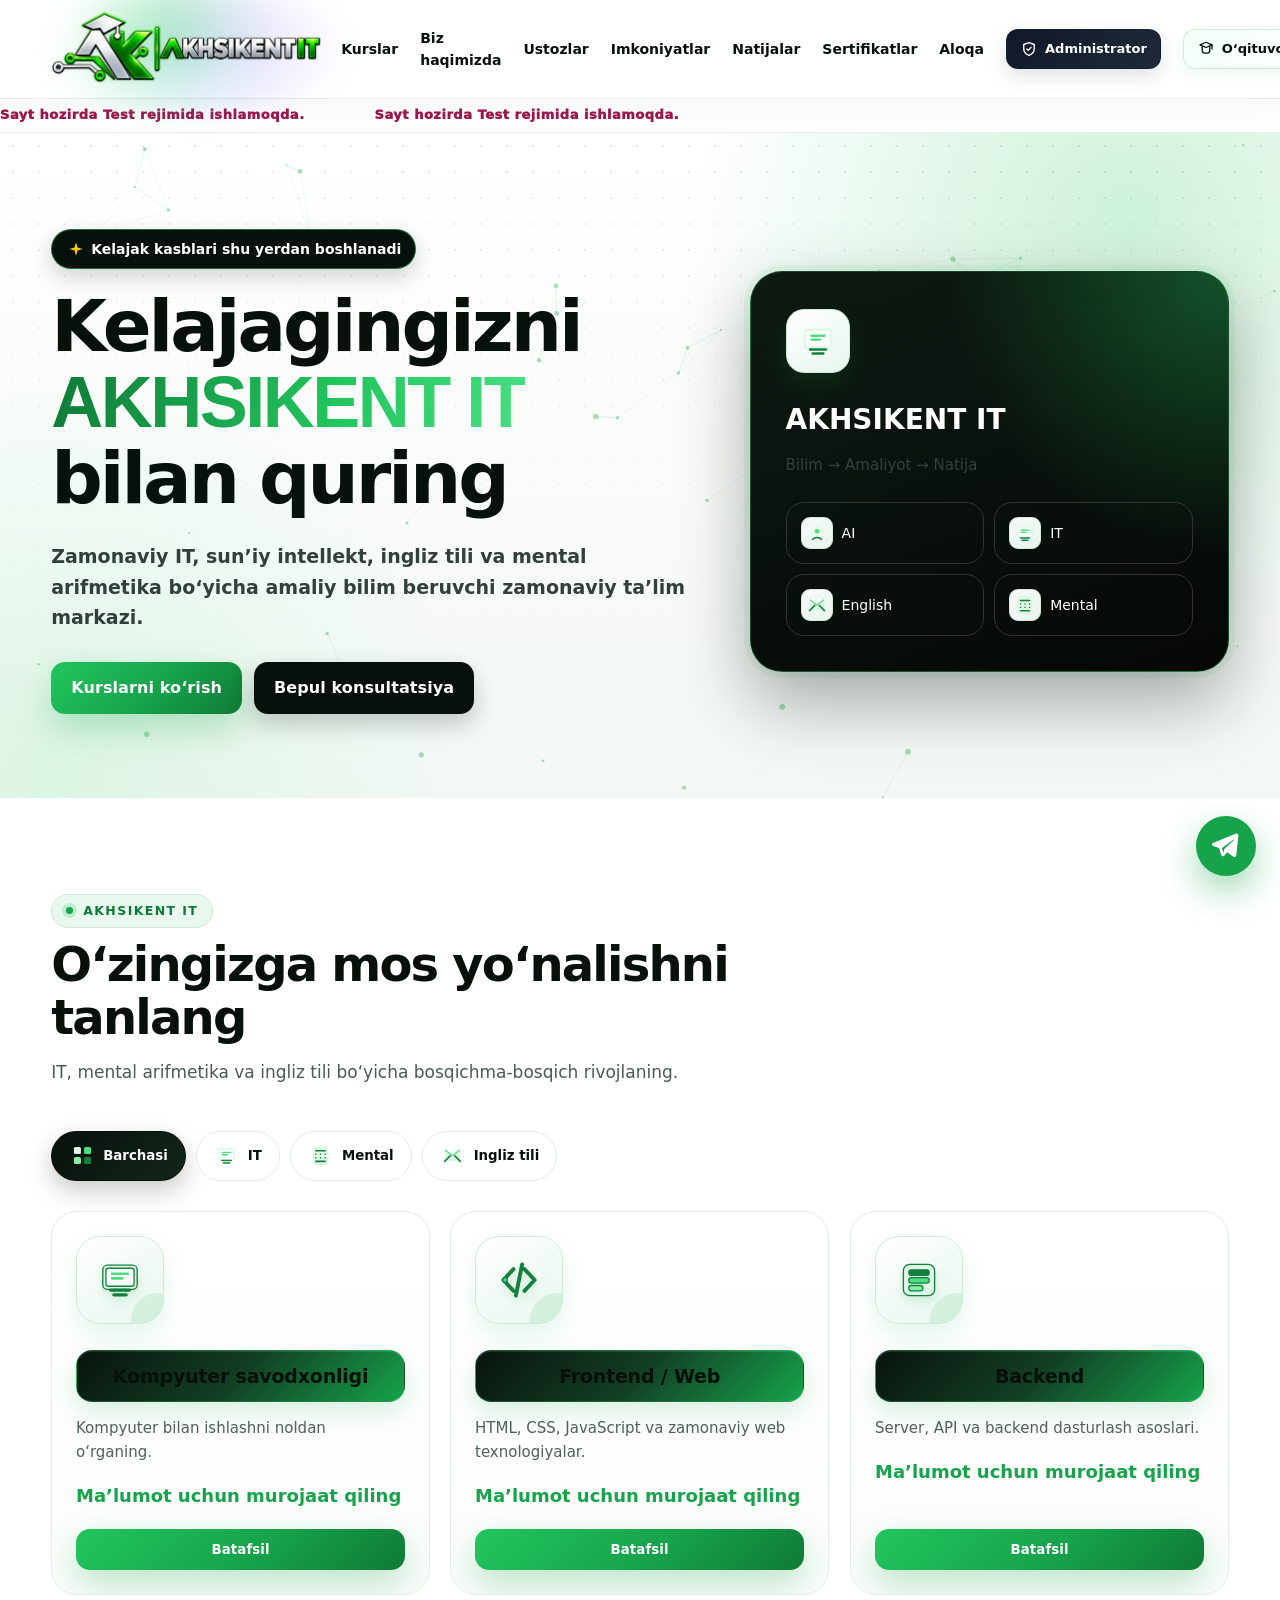
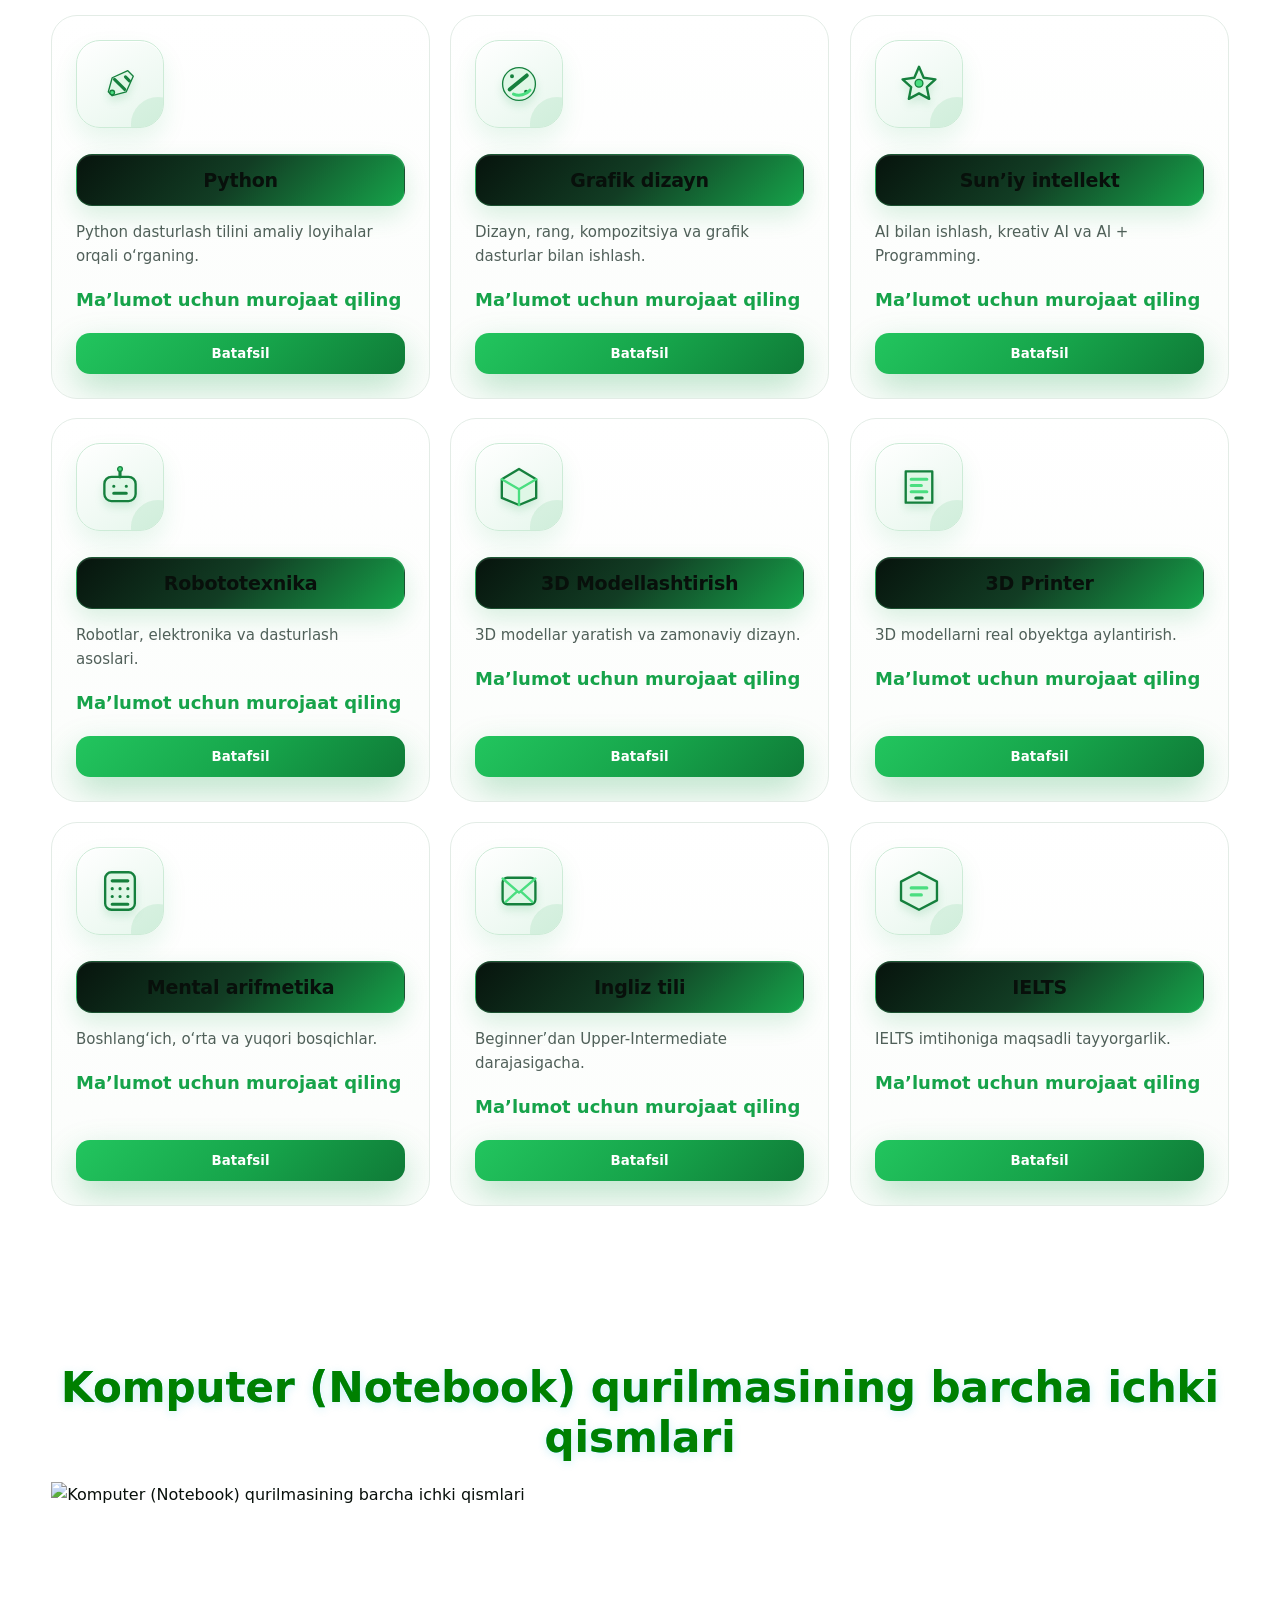
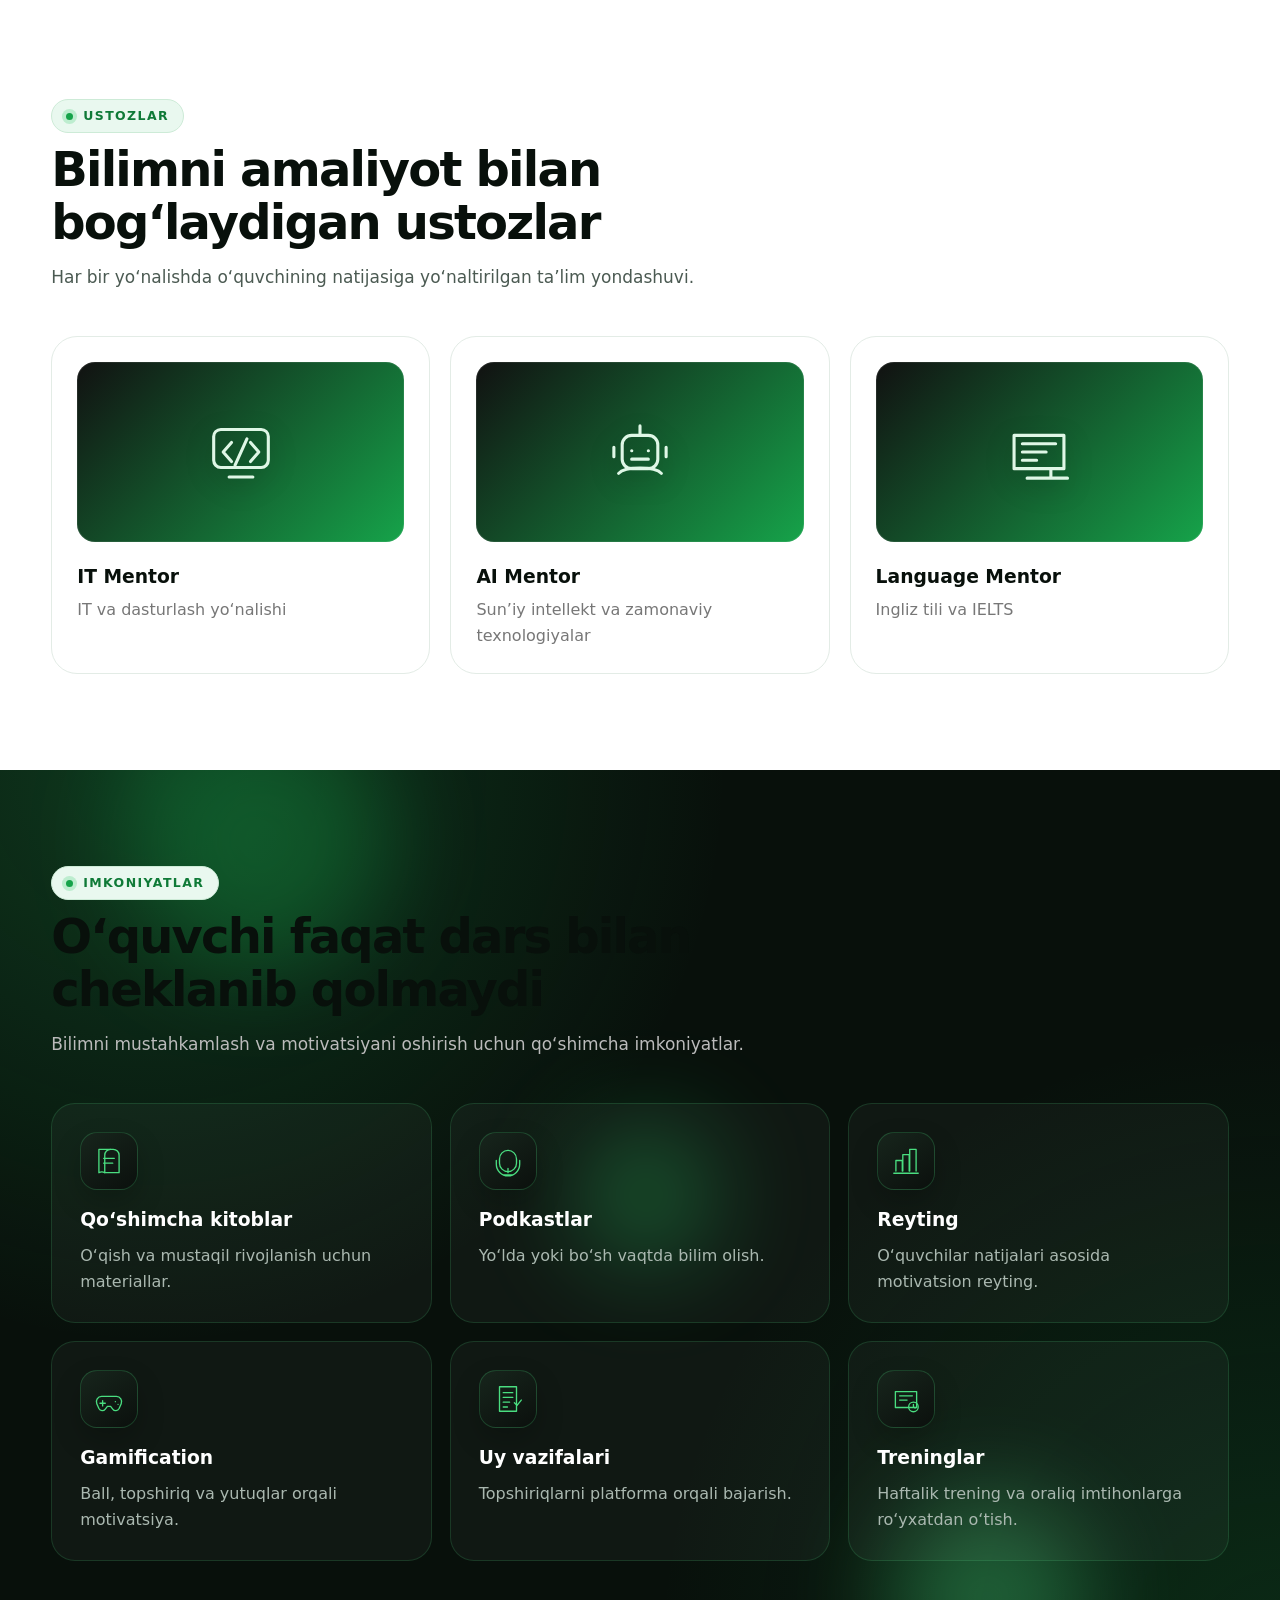
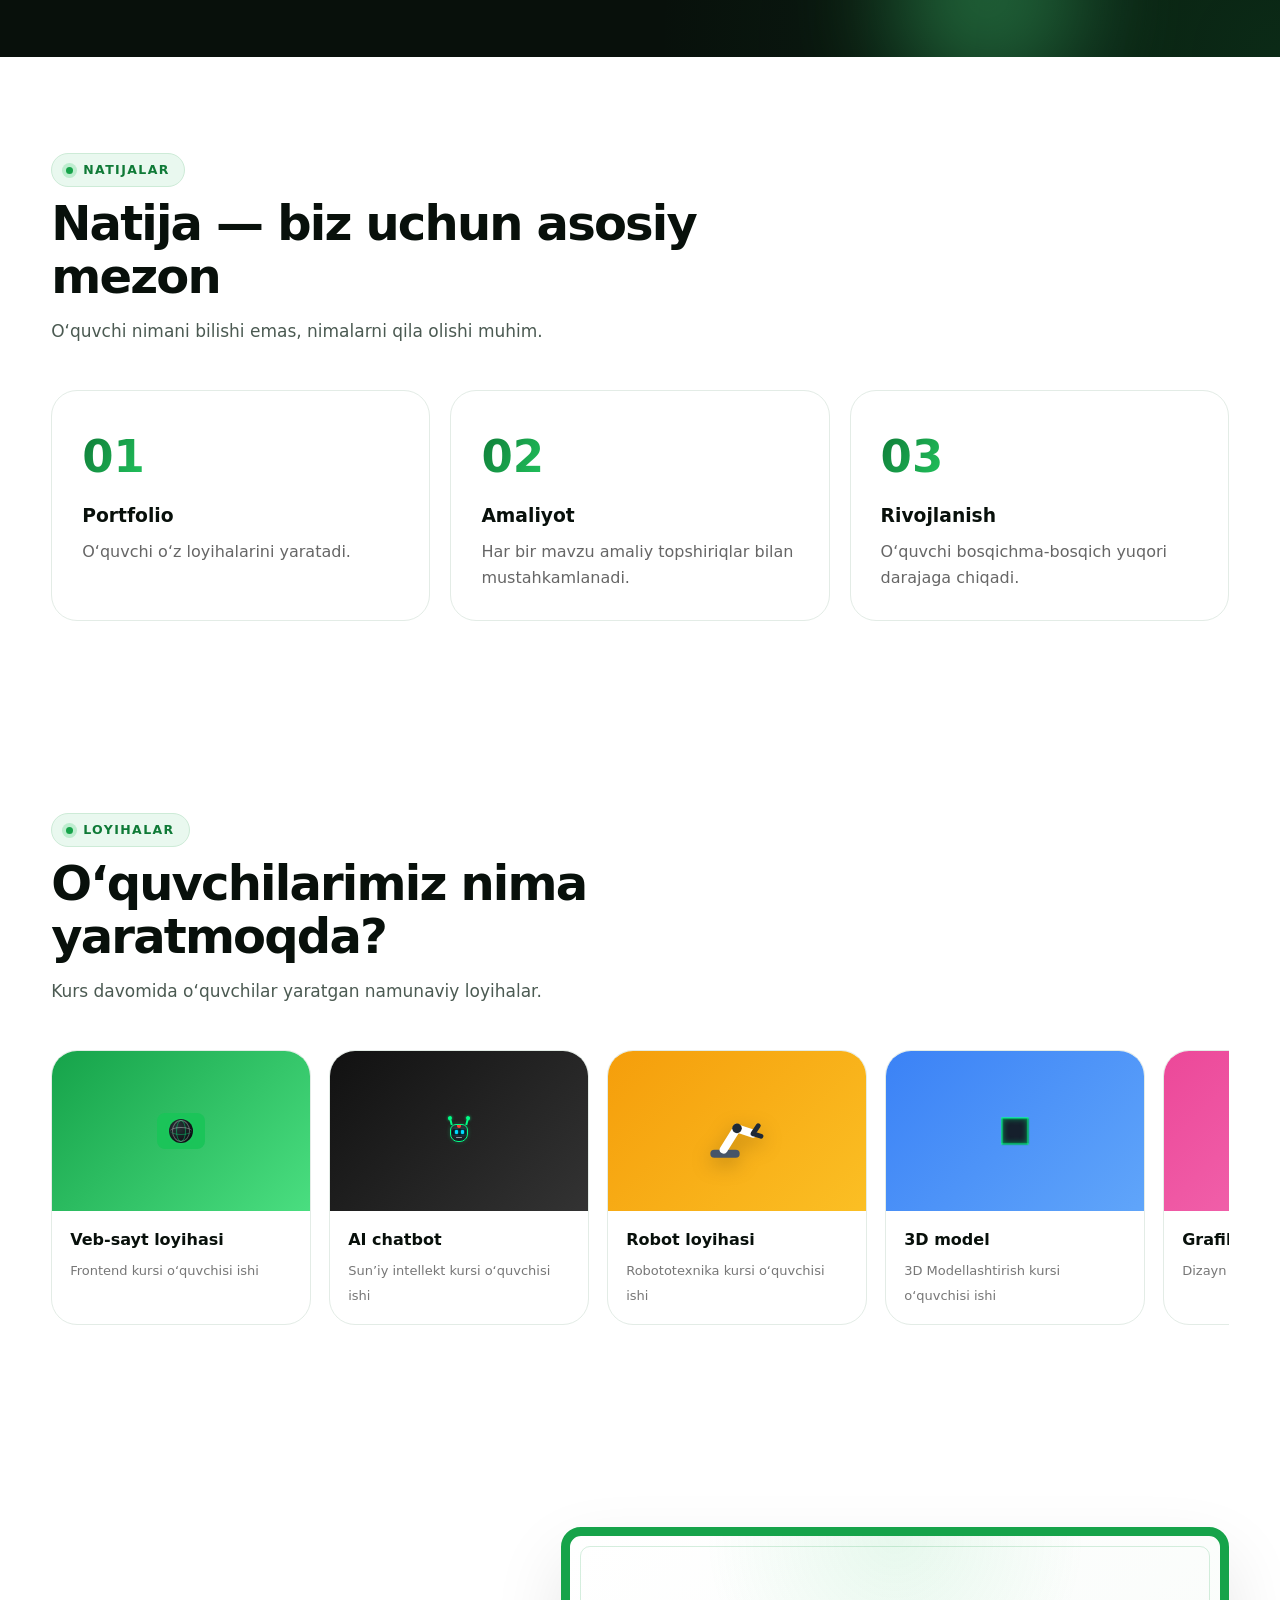
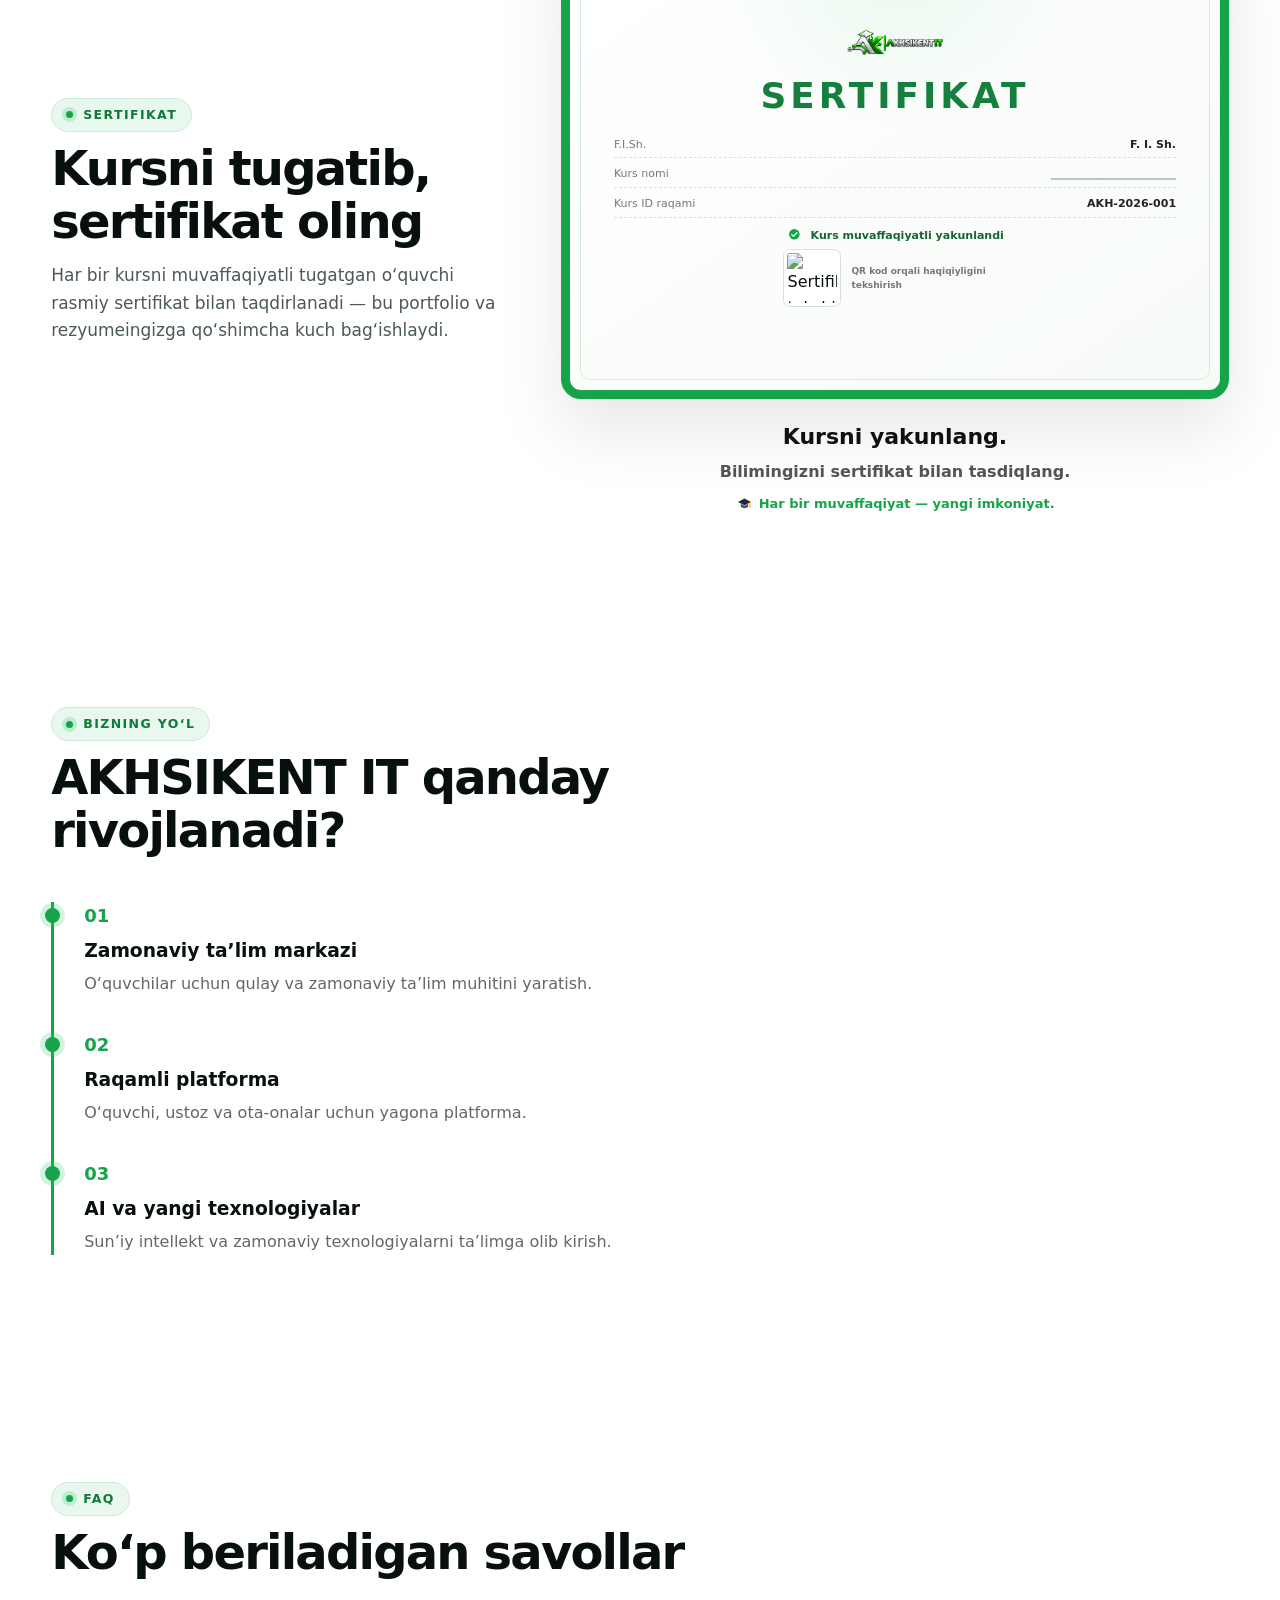
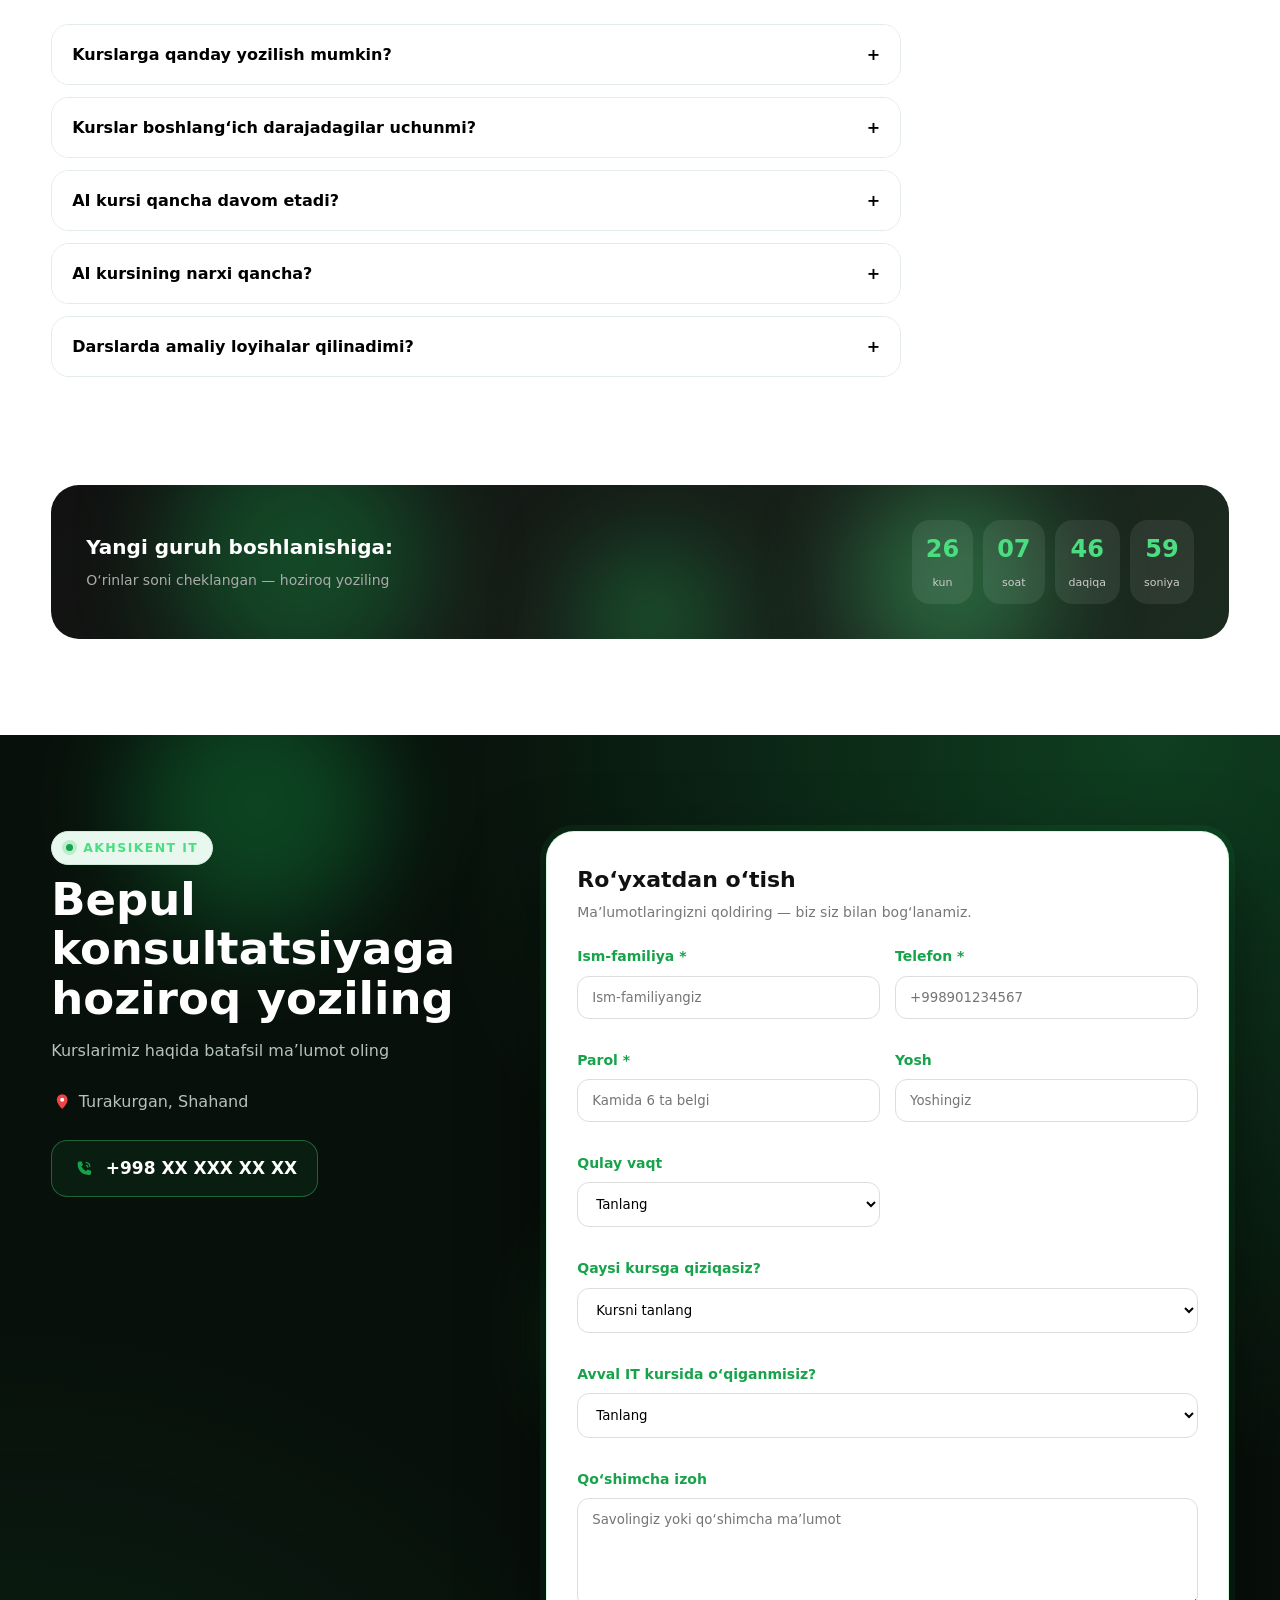
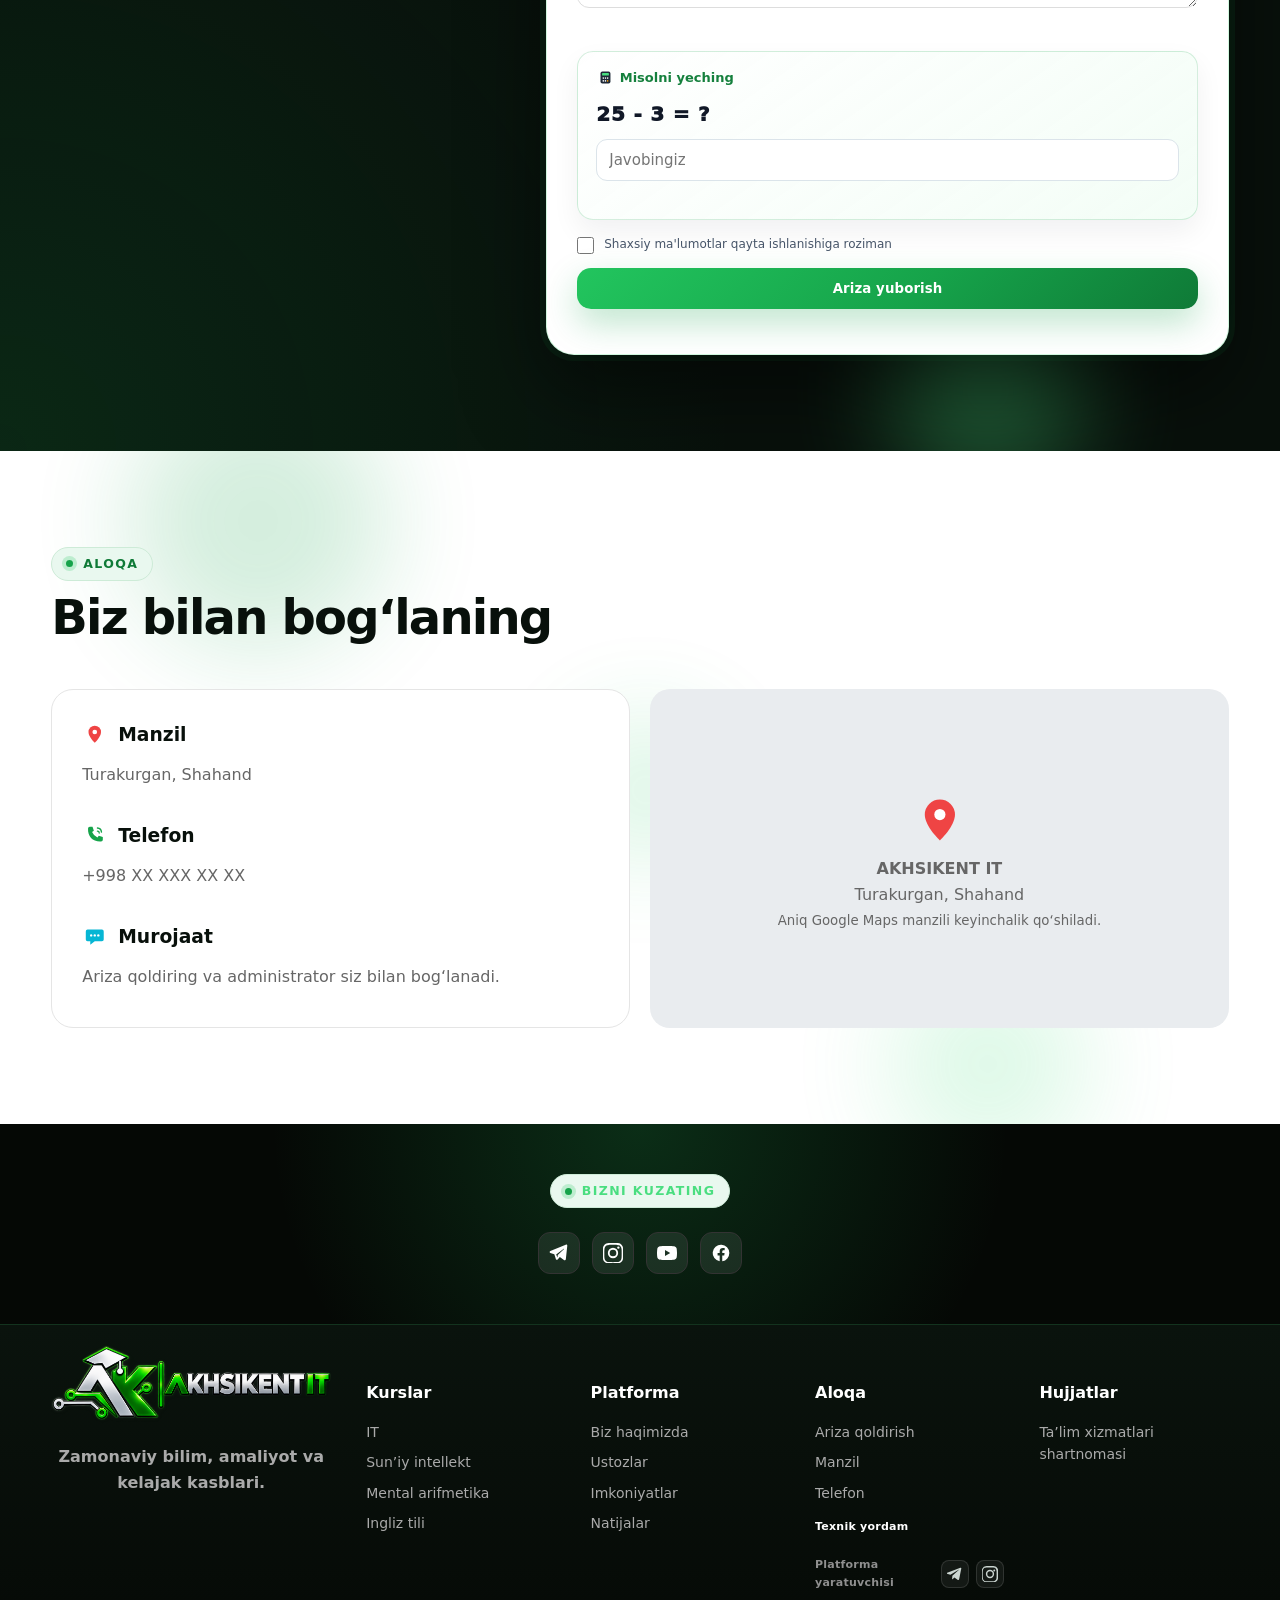
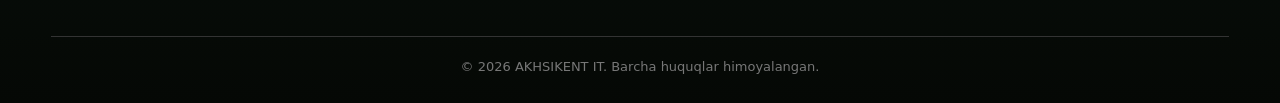
==== frontend/index.html @ efff83a0 "Add professional Ota-onalar navigation button after O‘qituvchilar" ====
<!DOCTYPE html>
<html lang="uz">
<head>
    <meta charset="UTF-8">
    <meta name="viewport" content="width=device-width, initial-scale=1.0">

    <title>AKHSIKENT IT — Zamonaviy ta'lim markazi</title>

    <meta
        name="description"
        content="AKHSIKENT IT — IT, sun’iy intellekt, ingliz tili va mental arifmetika bo‘yicha zamonaviy ta’lim markazi."
    >

    
    <style>

        .desktop-login-btn {
    display: inline-flex;
}

/* =========================
   STAFF ACCESS NAV BUTTONS
========================= */
.nav-role-link {
    display: inline-flex;
    align-items: center;
    justify-content: center;
    gap: 7px;
    min-height: 40px;
    padding: 9px 13px;
    border: 1px solid rgba(22,163,74,.20);
    border-radius: 12px;
    background: linear-gradient(135deg, #f4fff7, #ffffff);
    color: #14532d;
    font-size: 13px;
    font-weight: 800;
    box-shadow: 0 5px 16px rgba(22,163,74,.07);
    transition: transform .2s ease, border-color .2s ease, background .2s ease, box-shadow .2s ease, color .2s ease;
}
.nav-role-link:hover {
    transform: translateY(-1px);
    border-color: rgba(22,163,74,.42);
    background: linear-gradient(135deg, #eaf8ef, #ffffff);
    color: #15803d;
    box-shadow: 0 9px 22px rgba(22,163,74,.13);
}
.nav-role-link:active { transform: translateY(1px) scale(.985); }
.nav-role-link.parent{border-color:rgba(93,224,145,.2);background:rgba(39,184,103,.07)}
.nav-role-link.admin {
    border-color: rgba(17,24,39,.16);
    background: linear-gradient(135deg, #111827, #202a38);
    color: #fff;
    box-shadow: 0 7px 20px rgba(17,24,39,.13);
}
.nav-role-link.admin:hover {
    border-color: rgba(34,197,94,.42);
    background: linear-gradient(135deg, #0f172a, #17251b);
    color: #dcfce7;
}
.nav-role-icon {
    width: 18px;
    height: 18px;
    display: inline-flex;
    align-items: center;
    justify-content: center;
    flex: 0 0 18px;
}
.nav-role-icon svg { width: 18px; height: 18px; display: block; }
.mobile-nav-role {
    display: flex;
    align-items: center;
    gap: 9px;
    margin: 2px 0;
    padding: 12px 14px;
    border-radius: 11px;
    font-size: 15px;
    font-weight: 800;
    color: #14532d;
    border: 1px solid rgba(22,163,74,.14);
    background: #f7fff9;
}
.mobile-nav-role:hover { background: #eaf8ef; color: #15803d; }
.mobile-nav-role.admin {
    color: #fff;
    background: #111827;
    border-color: #111827;
}
.mobile-nav-role.admin:hover { background: #17251b; color: #dcfce7; }

@media (max-width: 1000px) {
    .desktop-login-btn { display: none; }
}
        * {
            margin: 0;
            padding: 0;
            box-sizing: border-box;
        }

        html {
            scroll-behavior: smooth;
        }

        body {
            font-family: Arial, Helvetica, sans-serif;
            background: #f7f8fc;
            color: #151515;
            line-height: 1.6;
        }

        a {
            text-decoration: none;
            color: inherit;
        }

        button,
        input,
        select,
        textarea {
            font-family: inherit;
        }

        .container {
            width: min(1180px, 92%);
            margin: auto;
        }

        /* =========================
           NAVBAR
        ========================= */

        header {
            position: sticky;
            top: 0;
            z-index: 1000;
            background: rgba(255,255,255,.88);
            backdrop-filter: blur(14px);
            border-bottom: 1px solid rgba(22,163,74,.10);
            overflow: visible;
        }

        header::before {
            content: "";
            position: absolute;
            width: 250px;
            height: 90px;
            left: max(2%, calc((100vw - 1180px) / 2));
            top: -18px;
            border-radius: 50%;
            background:
                radial-gradient(circle, rgba(34,197,94,.18) 0%, rgba(6,182,212,.10) 38%, rgba(124,58,237,.08) 58%, transparent 76%);
            filter: blur(13px);
            pointer-events: none;
            animation: headerLogoAura 7s ease-in-out infinite;
        }

        @keyframes headerLogoAura {
            0%,100% { transform: translate3d(-4px,0,0) scale(1); opacity:.72; }
            50% { transform: translate3d(24px,6px,0) scale(1.10); opacity:1; }
        }

        .navbar {
            min-height: 76px;
            display: flex;
            align-items: center;
            justify-content: space-between;
            gap: 20px;
            position: relative;
        }

        .logo {
            font-size: 24px;
            font-weight: 900;
            letter-spacing: -1px;
            color: #111;
        }

        .logo span {
            color: #16a34a;
        }

        .nav-links {
            display: flex;
            align-items: center;
            gap: 22px;
            font-size: 14px;
            font-weight: 600;
        }

        .nav-links a {
            transition: 0.2s;
        }

        .nav-links a:hover,
        .nav-certificate-link:hover {
            color: #16a34a;
        }

        .nav-certificate-link {
            border: none;
            background: transparent;
            padding: 0;
            color: inherit;
            font: inherit;
            font-weight: 600;
            cursor: pointer;
        }

        .mobile-nav-certificate {
            border: none;
            background: transparent;
            text-align: left;
            padding: 12px 14px;
            border-radius: 10px;
            font-weight: 700;
            font-size: 15px;
            color: #151515;
            cursor: pointer;
        }

        .mobile-nav-certificate:hover {
            background: #eaf8ef;
            color: #16a34a;
        }

        .nav-actions {
            display: flex;
            align-items: center;
            gap: 10px;
        }

        .language {
            border: 1px solid #ddd;
            border-radius: 10px;
            padding: 9px 10px;
            background: white;
            cursor: pointer;
        }

        .btn {
            display: inline-flex;
            align-items: center;
            justify-content: center;
            border: none;
            cursor: pointer;
            border-radius: 12px;
            padding: 13px 20px;
            font-weight: 700;
            transition: 0.2s;
            -webkit-tap-highlight-color: transparent;
        }

        button,
        a,
        .course-tab,
        .language-custom-btn,
        .language-custom-menu button {
            -webkit-tap-highlight-color: transparent;
        }

        .btn:focus,
        .btn:focus-visible,
        button:focus,
        button:focus-visible,
        .course-tab:focus,
        .course-tab:focus-visible,
        a:focus-visible {
            outline: none;
            box-shadow: 0 0 0 3px rgba(22,163,74,.18), 0 0 0 6px rgba(124,58,237,.10);
        }

        .btn:active {
            transform: translateY(1px) scale(.985);
            filter: brightness(.94);
        }

        .btn-primary:focus,
        .btn-primary:focus-visible {
            background: #16a34a;
        }

        .btn-dark:focus,
        .btn-dark:focus-visible {
            background: #111;
        }

        .btn-primary {
            background: #16a34a;
            color: white;
        }

        .btn-primary:hover {
            background: #12813c;
            transform: translateY(-1px);
        }

        .btn-dark {
            background: #111;
            color: white;
        }

        .btn-dark:hover {
            background: #222;
        }

        .mobile-menu {
            display: none;
            width: 48px;
            height: 48px;
            border: none;
            background: transparent;
            color: #111827;
            cursor: pointer;
            line-height: 1;
            padding: 0;
            border-radius: 20px;
            align-items: center;
            justify-content: center;
            box-shadow: none;
            transition: transform .2s ease;
            grid-template-columns: repeat(2, 9px);
            grid-template-rows: repeat(2, 9px);
            gap: 5px;
        }

        .mobile-menu:hover {
            background: transparent;
            color: #111827;
            box-shadow: none;
            transform: scale(1.06);
        }

        .mobile-menu:active {
            background: transparent;
            color: #111827;
            transform: scale(.96);
        }

        .mobile-menu {
            position: relative;
            isolation: isolate;
        }

        .mobile-menu::before {
            content: "";
            position: absolute;
            inset: -14px;
            border-radius: 50%;
            background: radial-gradient(circle, rgba(34,197,94,.20) 0%, rgba(6,182,212,.10) 35%, rgba(124,58,237,.07) 55%, transparent 74%);
            filter: blur(8px);
            z-index: -1;
            pointer-events: none;
            animation: gridMenuAura 7s ease-in-out infinite;
        }

        @keyframes gridMenuAura {
            0%,100% { transform: translate(-3px,0) scale(.96); opacity:.65; }
            50% { transform: translate(4px,2px) scale(1.08); opacity:1; }
        }

        .grid-menu-dot {
            width: 9px;
            height: 9px;
            display: block;
            background: linear-gradient(135deg, #22c55e, #4ade80 55%, #86efac);
            border-radius: 3.5px;
            position: relative;
            z-index: 1;
            box-shadow: 0 0 9px rgba(34,197,94,.42), 0 0 18px rgba(74,222,128,.18);
            transition: transform .2s ease, box-shadow .2s ease;
        }

        .mobile-menu:hover .grid-menu-dot {
            box-shadow: 0 0 10px rgba(34,197,94,.35);
        }

        .language-custom-btn {
            min-width: 48px;
            width: 48px;
            height: 48px;
            gap: 0;
            padding: 0;
            border: none;
            border-radius: 20px;
            background: transparent;
            color: #111827;
            box-shadow: none;
            transition: transform .2s ease, color .2s ease;
            justify-content: center;
            position: relative;
            font-size: 13px;
            font-weight: 900;
            letter-spacing: .3px;
        }

        .language-custom-btn:active,
        .language-custom-btn:hover,
        .language-custom.open .language-custom-btn {
            border-color: transparent;
            background: transparent;
            box-shadow: none;
            color: #16a34a;
            transform: scale(1.05);
        }

        .language-switch-icon {
            width: 34px;
            height: 34px;
            display: block;
            fill: none;
            stroke: currentColor;
            stroke-width: 2.8;
            stroke-linecap: round;
            stroke-linejoin: round;
            transition: transform .42s cubic-bezier(.22,.61,.36,1);
        }

        .language-switch-icon.is-spinning {
            transform: rotate(360deg);
        }

        .language-custom-label {
            position: static;
            width: auto;
            height: auto;
            overflow: visible;
            clip: auto;
            white-space: nowrap;
            display: inline-block;
            font-size: 13px;
            font-weight: 900;
            letter-spacing: .3px;
        }

        /* Mobile dropdown menu (opens under navbar, top-right, like najottalim.uz) */
        .mobile-nav-dropdown {
            display: none;
            position: absolute;
            top: calc(100% + 10px);
            right: 0;
            background: white;
            border: 1px solid #eee;
            border-radius: 16px;
            box-shadow: 0 20px 45px rgba(0,0,0,.12);
            padding: 10px;
            min-width: 230px;
            flex-direction: column;
            gap: 2px;
            z-index: 1001;
        }

        .mobile-nav-dropdown.active {
            display: flex;
        }

        .mobile-nav-dropdown a {
            padding: 12px 14px;
            border-radius: 10px;
            font-weight: 700;
            font-size: 15px;
            color: #151515;
        }

        .mobile-nav-dropdown a:hover {
            background: #eaf8ef;
            color: #16a34a;
        }

        .mobile-nav-dropdown .mobile-nav-divider {
            height: 1px;
            background: #eee;
            margin: 6px 4px;
        }

        .mobile-nav-dropdown .mobile-nav-apply {
            margin: 4px;
            text-align: center;
            background: #16a34a;
            color: white;
            border-radius: 10px;
        }

        .mobile-nav-dropdown .mobile-nav-apply:hover {
            background: #12813c;
            color: white;
        }

        /* =========================
           HERO
        ========================= */

        .hero {
            padding: 80px 0 70px;
            background:
                radial-gradient(circle at 85% 20%, rgba(22,163,74,.15), transparent 30%),
                linear-gradient(135deg, #ffffff, #f4f8f5);
        }

        .hero-grid {
            display: grid;
            grid-template-columns: 1.15fr .85fr;
            gap: 50px;
            align-items: center;
        }

        .hero-badge {
            display: inline-block;
            background: #e9f8ef;
            color: #12813c;
            padding: 8px 14px;
            border-radius: 30px;
            font-size: 14px;
            font-weight: 700;
            margin-bottom: 20px;
        }

        .hero h1 {
            font-size: clamp(42px, 6vw, 72px);
            line-height: 1.05;
            letter-spacing: -3px;
            margin-bottom: 25px;
            color: #16a34a;
        }

        .hero h1 span {
            color: #16a34a;
        }

        .footer-logo-image {
            width: 280px;
            height: auto;
            display: block;
            object-fit: contain;
            margin: -42px auto 0;
        }

        .footer-desc {
            color: #fff;
            font-weight: 700;
            text-align: center;
            margin: 8px auto 0;
        }

        .hero h1 .hero-title-brand {
            color: #2563eb;
            font-family: Arial, Helvetica, sans-serif;
            font-weight: 900;
            letter-spacing: -2.5px;
            text-transform: uppercase;
            -webkit-text-fill-color: #2563eb;
        }

        .hero p[data-i18n="hero_text"] {
            color: #111;
            font-weight: 600;
        }

        .hero p {
            max-width: 650px;
            color: #666;
            font-size: 19px;
            margin-bottom: 30px;
        }

        .hero-buttons {
            display: flex;
            gap: 12px;
            flex-wrap: wrap;
        }

        .hero-card {
            background: #111;
            color: white;
            border-radius: 28px;
            padding: 35px;
            box-shadow: 0 25px 60px rgba(0,0,0,.15);
        }

        .hero-card-top {
            font-size: 48px;
            margin-bottom: 15px;
        }

        .hero-course-icon {
            width: 64px;
            height: 64px;
            display: inline-flex;
            align-items: center;
            justify-content: center;
            border-radius: 18px;
            background: linear-gradient(145deg, #f8faf9, #e7f5eb);
            border: 1px solid #d8e9dc;
            box-shadow: 0 12px 24px rgba(22,163,74,.14);
        }

        .hero-course-icon svg {
            width: 42px;
            height: 42px;
        }

        .hero-mini {
            display: flex;
            align-items: center;
            gap: 9px;
        }

        .hero-mini-icon {
            width: 32px;
            height: 32px;
            min-width: 32px;
            display: inline-flex;
            align-items: center;
            justify-content: center;
            border-radius: 9px;
            background: linear-gradient(145deg, #f8faf9, #e7f5eb);
            border: 1px solid #d8e9dc;
        }

        .hero-mini-icon svg {
            width: 24px;
            height: 24px;
        }

        .tab-modern-icon {
            width: 26px;
            height: 26px;
            min-width: 26px;
            display: inline-flex;
            align-items: center;
            justify-content: center;
            vertical-align: middle;
            margin-right: 6px;
        }

        .tab-modern-icon svg {
            width: 25px;
            height: 25px;
            display: block;
        }

        .course-tab {
            display: inline-flex;
            align-items: center;
            gap: 2px;
        }

        .hero-card h3 {
            font-size: 28px;
            margin-bottom: 10px;
        }

        .hero-card p {
            color: #ccc;
            font-size: 15px;
            margin-bottom: 25px;
        }

        .hero-mini-grid {
            display: grid;
            grid-template-columns: repeat(2, 1fr);
            gap: 10px;
        }

        .hero-mini {
            padding: 14px;
            border: 1px solid #333;
            border-radius: 14px;
            font-size: 14px;
        }

        /* =========================
           STATS
        ========================= */

        .stats {
            padding: 25px 0;
            background: #111;
            color: white;
        }

        .stats-grid {
            display: grid;
            grid-template-columns: repeat(4, 1fr);
            gap: 20px;
        }

        .stat {
            text-align: center;
            padding: 15px;
        }

        .stat strong {
            display: block;
            font-size: 32px;
            color: #4ade80;
        }

        .stat span {
            color: #ccc;
            font-size: 14px;
        }

        /* =========================
           SECTION
        ========================= */

        section {
            padding: 90px 0;
        }

        .section-head {
            max-width: 720px;
            margin-bottom: 45px;
        }

        .section-label {
            color: #16a34a;
            font-weight: 800;
            font-size: 14px;
            text-transform: uppercase;
            letter-spacing: 1px;
            margin-bottom: 10px;
        }

        .section-title {
            font-size: clamp(32px, 5vw, 48px);
            line-height: 1.1;
            letter-spacing: -1.5px;
            margin-bottom: 15px;
        }

        .section-text {
            color: #666;
            font-size: 17px;
        }

        /* =========================
           ABOUT
        ========================= */

        .about-grid {
            display: grid;
            grid-template-columns: 1fr 1fr;
            gap: 50px;
            align-items: center;
        }

        .about-box {
            background: white;
            border-radius: 24px;
            padding: 35px;
            border: 1px solid #e8e8e8;
        }

        .about-box h3 {
            font-size: 26px;
            margin-bottom: 15px;
        }

        .about-box p {
            color: #666;
            margin-bottom: 20px;
        }

        .check-list {
            list-style: none;
        }

        .check-list li {
            margin: 12px 0;
            font-weight: 600;
        }

        .check-list li::before {
            content: "✓";
            color: #16a34a;
            font-weight: 900;
            margin-right: 10px;
        }

        .about-visual {
            background: #16a34a;
            color: white;
            min-height: 400px;
            border-radius: 30px;
            padding: 35px;
            display: flex;
            flex-direction: column;
            justify-content: space-between;
        }

        .about-visual .big-number {
            font-size: 100px;
            font-weight: 900;
            line-height: .9;        }

        /* =========================
           COURSES
        ========================= */

        .course-tabs {
            display: flex;
            flex-wrap: wrap;
            gap: 10px;
            margin-bottom: 30px;
        }

        .course-tab {
            border: 1px solid #ddd;
            background: white;
            border-radius: 12px;
            padding: 11px 17px;
            cursor: pointer;
            font-weight: 700;
        }

        .course-tab.active {
            background: #111;
            color: white;
            border-color: #111;
        }

        .courses-grid {
            display: grid;
            grid-template-columns: repeat(3, 1fr);
            gap: 20px;
        }

        .course-card {
            position: relative;
            background: #fff;
            border: 1px solid #e8ece9;
            border-radius: 24px;
            padding: 24px;
            display: flex;
            flex-direction: column;
            min-height: 330px;
            overflow: hidden;
            transition: transform .25s ease, box-shadow .25s ease, border-color .25s ease;
        }

        .course-card:hover {
            transform: translateY(-7px);
            border-color: #d5e8db;
            box-shadow: 0 20px 45px rgba(15, 23, 42, .10);
        }

        .course-icon {
            width: 88px;
            height: 88px;
            min-width: 88px;
            margin-bottom: 22px;
            border-radius: 24px;
            display: flex;
            align-items: center;
            justify-content: center;
            position: relative;
            overflow: hidden;
            background: linear-gradient(145deg, #f8faf9 0%, #e7f5eb 100%);
            border: 1px solid #d8e9dc;
            box-shadow: 0 12px 25px rgba(22, 163, 74, .10), inset 0 1px 0 rgba(255,255,255,.95);
            color: #15803d;
        }

        .course-icon::after {
            content: "";
            position: absolute;
            width: 54px;
            height: 54px;
            right: -22px;
            bottom: -24px;
            border-radius: 50%;
            background: rgba(22,163,74,.10);
        }

        .course-icon svg {
            width: 50px;
            height: 50px;
            fill: none;
            stroke: currentColor;
            stroke-width: 1.7;
            stroke-linecap: round;
            stroke-linejoin: round;
            filter: drop-shadow(0 5px 4px rgba(22,163,74,.15));
            position: relative;
            z-index: 1;
        }

        .course-card h3 {
            font-size: 22px;
            line-height: 1.2;
            margin-bottom: 10px;
        }

        .course-card p {
            color: #666;
            font-size: 15px;
            margin-bottom: 18px;
        }

        .course-price {
            color: #16a34a;
            font-weight: 800;
            margin-bottom: 18px;
        }

        .course-card .btn {
            margin-top: auto;
            width: 100%;
        }

        /* =========================
           TEACHERS
        ========================= */

        .teachers-grid {
            display: grid;
            grid-template-columns: repeat(3, 1fr);
            gap: 20px;
        }

        .teacher-card {
            background: white;
            border: 1px solid #e8e8e8;
            border-radius: 22px;
            padding: 25px;
        }

        .teacher-avatar {
            height: 180px;
            border-radius: 18px;
            background: linear-gradient(135deg, #0b1510, #16a34a);
            display: flex;
            align-items: center;
            justify-content: center;
            margin-bottom: 20px;
            overflow: hidden;
            box-shadow: inset 0 0 0 1px rgba(255,255,255,.08);
        }

        .teacher-avatar svg {
            width: 76px;
            height: 76px;
            fill: none;
            stroke: #dff7e6;
            stroke-width: 2.6;
            stroke-linecap: round;
            stroke-linejoin: round;
            filter: drop-shadow(0 8px 12px rgba(0,0,0,.25));
        }

        .teacher-avatar {
            height: 180px;
            border-radius: 18px;
            background: linear-gradient(135deg, #111, #16a34a);
            display: flex;
            align-items: center;
            justify-content: center;
            font-size: 60px;
            margin-bottom: 20px;
        }

        .teacher-card h3 {
            margin-bottom: 5px;
        }

        .teacher-card p {
            color: #777;
        }

        /* =========================
           OPPORTUNITIES
        ========================= */

        .opportunities {
            background: #111;
            color: white;
            position: relative;
            overflow: hidden;
        }

        .opportunities .container {
            position: relative;
            z-index: 1;
        }

        .opportunities .section-text {
            color: #bbb;
        }

        .opportunity-grid {
            display: grid;
            grid-template-columns: repeat(3, 1fr);
            gap: 18px;
        }

        .opportunity-card {
            border: 1px solid #333;
            border-radius: 20px;
            padding: 28px;
        }

        .opportunity-card .icon {
            width: 58px;
            height: 58px;
            margin-bottom: 15px;
            display: flex;
            align-items: center;
            justify-content: center;
            border-radius: 17px;
            background: linear-gradient(145deg, #17251c, #0b100d);
            border: 1px solid rgba(74,222,128,.22);
            box-shadow: 0 12px 28px rgba(0,0,0,.20);
        }

        .opportunity-card .icon svg {
            width: 34px;
            height: 34px;
            fill: none;
            stroke: #4ade80;
            stroke-width: 2.5;
            stroke-linecap: round;
            stroke-linejoin: round;
        }

        .opportunity-card p {
            color: #aaa;
            margin-top: 8px;
        }

        /* =========================
           RESULTS
        ========================= */

        .results-grid {
            display: grid;
            grid-template-columns: repeat(3, 1fr);
            gap: 20px;
        }

        .result-card {
            background: white;
            border-radius: 22px;
            border: 1px solid #e8e8e8;
            padding: 30px;
        }

        .result-card strong {
            font-size: 45px;
            color: #16a34a;
        }

        .result-card h3 {
            margin: 8px 0;
        }

        .result-card p {
            color: #666;
        }

        /* =========================
           HISTORY
        ========================= */

        .timeline {
            border-left: 3px solid #16a34a;
            padding-left: 30px;
        }

        .timeline-item {
            position: relative;
            margin-bottom: 35px;
        }

        .timeline-item::before {
            content: "";
            position: absolute;
            width: 15px;
            height: 15px;
            background: #16a34a;
            border-radius: 50%;
            left: -39px;
            top: 6px;
        }

        .timeline-item strong {
            font-size: 18px;
            color: #16a34a;
        }

        .timeline-item h3 {
            margin: 5px 0;
        }

        .timeline-item p {
            color: #666;
        }

        /* =========================
           FAQ
        ========================= */

        .faq {
            max-width: 850px;
        }

        .faq-item {
            background: white;
            border: 1px solid #e5e5e5;
            border-radius: 16px;
            margin-bottom: 12px;
            overflow: hidden;
        }

        .faq-question {
            width: 100%;
            border: none;
            background: white;
            padding: 20px;
            text-align: left;
            font-weight: 800;
            font-size: 16px;
            cursor: pointer;
            display: flex;
            justify-content: space-between;
            gap: 15px;
        }

        .faq-answer {
            display: none;
            padding: 0 20px 20px;
            color: #666;
        }

        .faq-item.open .faq-answer {
            display: block;
        }

        /* =========================
           APPLICATION
        ========================= */

        .application {
            background: #111;
            color: white;
        }

        .application .section-label {
            color: #4ade80;
        }

        .application-grid {
            display: grid;
            grid-template-columns: .8fr 1.2fr;
            gap: 40px;
            align-items: start;
        }

        .application-info h2 {
            font-size: 45px;
            line-height: 1.1;
            margin-bottom: 15px;
            color: white;
        }

        .application-info p {
            color: #bbb;
        }

        .application-phone {
            display: inline-flex;
            align-items: center;
            gap: 10px;
            margin-top: 25px;
            padding: 14px 20px;
            border: 1px solid #333;
            border-radius: 14px;
            font-weight: 800;
            font-size: 17px;
            color: white;
            transition: .2s;
        }

        .application-phone:hover {
            border-color: #16a34a;
            color: #4ade80;
        }

        .application-form {
            background: white;
            padding: 30px;
            border-radius: 25px;
            border: 1px solid #ddd;
            box-shadow: 0 30px 70px rgba(0,0,0,.35);
        }

        .application-form-title {
            font-size: 22px;
            font-weight: 900;
            margin-bottom: 4px;
            color: #111;
        }

        .application-form-subtitle {
            color: #777;
            font-size: 14px;
            margin-bottom: 22px;
        }

        .form-grid {
            display: grid;
            grid-template-columns: 1fr 1fr;
            gap: 15px;
        }

        .form-group {
            margin-bottom: 15px;
        }

        .form-group.full {
            grid-column: 1 / -1;
        }

        .form-group label {
            display: block;
            font-size: 14px;
            font-weight: 800;
            margin-bottom: 8px;
            color: #16a34a;
        }

        .form-group input,
        .form-group select,
        .form-group textarea {
            width: 100%;
            padding: 13px 14px;
            border: 1px solid #ddd;
            border-radius: 11px;
            outline: none;
            background: white;
        }

        .form-group textarea {
            min-height: 110px;
            resize: vertical;
        }

        .form-group input:focus,
        .form-group select:focus,
        .form-group textarea:focus {
            border-color: #16a34a;
        }

        .form-message {
            margin-top: 15px;
            font-weight: 700;
        }

        /* =========================
           CONTACT
        ========================= */

        .contact-grid {
            display: grid;
            grid-template-columns: 1fr 1fr;
            gap: 20px;
        }

        .contact-card {
            background: white;
            border: 1px solid #e5e5e5;
            border-radius: 22px;
            padding: 30px;
        }

        .contact-card h3 {
            margin-bottom: 12px;
        }

        .contact-card p {
            color: #666;
            margin-bottom: 8px;
        }

        .map-placeholder {
            min-height: 250px;
            background: #e9ecef;
            border-radius: 20px;
            display: flex;
            align-items: center;
            justify-content: center;
            text-align: center;
            color: #666;
            padding: 20px;        }


        /* =========================
           FOOTER SUPPORT
        ========================= */

        .footer-support-btn {
            border: 0;
            background: transparent;
            color: #fff;
            font: inherit;
            font-size: 11px;
            font-weight: 600;
            padding: 0;
            cursor: pointer;
            letter-spacing: .25px;
        }

        .footer-support-btn:hover {
            color: #4ade80;
        }

        .support-modal {
            position: fixed;
            inset: 0;
            z-index: 3000;
            display: none;
            align-items: center;
            justify-content: center;
            padding: 20px;
            background: rgba(0,0,0,.55);
            backdrop-filter: blur(6px);
        }

        .support-modal.active {
            display: flex;
        }

        .support-modal-card {
            width: min(360px, 100%);
            background: #111;
            color: #fff;
            border: 1px solid rgba(255,255,255,.14);
            border-radius: 18px;
            padding: 22px;
            box-shadow: 0 24px 70px rgba(0,0,0,.35);
        }

        .support-modal-card h3 {
            margin: 0 0 16px;
            color: #fff;
            font-size: 19px;
        }

        .support-contact {
            display: block;
            color: #fff;
            padding: 11px 12px;
            margin-bottom: 9px;
            border: 1px solid rgba(255,255,255,.10);
            border-radius: 11px;
            background: rgba(255,255,255,.045);
            font-size: 13px;
        }

        .support-contact:hover {
            border-color: rgba(74,222,128,.35);
            background: rgba(74,222,128,.08);
        }

        .support-close-btn {
            width: 100%;
            margin-top: 7px;
            padding: 10px 14px;
            border: 1px solid rgba(255,255,255,.14);
            border-radius: 10px;
            background: #fff;
            color: #111;
            font-weight: 700;
            cursor: pointer;
        }

        .support-close-btn:hover {
            background: #e8e8e8;
        }

        /* =========================
           BACK TO TOP
        ========================= */

        .back-to-top-btn {
            position: fixed;
            left: 18px;
            bottom: 18px;
            width: 44px;
            height: 44px;
            border: 1px solid rgba(22,163,74,.28);
            border-radius: 14px;
            background: #111;
            color: #4ade80;
            font-size: 24px;
            font-weight: 800;
            line-height: 1;
            display: none;
            align-items: center;
            justify-content: center;
            cursor: pointer;
            z-index: 1200;
            box-shadow: 0 12px 30px rgba(0,0,0,.20);
            transition: .2s ease;
        }

        .back-to-top-btn:hover {
            background: #16a34a;
            color: white;
            transform: translateY(-2px);
        }

        /* =========================
           FOOTER DEVELOPER
        ========================= */

        .footer-developer {
            display: flex;
            flex-direction: row;
            align-items: center;
            justify-content: flex-start;
            gap: 9px;
            margin: 14px 0 0;
            color: #8f8f8f;
            font-size: 11px;
            font-weight: 600;
            letter-spacing: .25px;
        }

        .footer-developer-links {
            display: flex;
            align-items: center;
            gap: 7px;
        }

        .footer-developer-links a {
            width: 28px;
            height: 28px;
            padding: 0;
            margin: 0;
            border-radius: 8px;
            display: inline-flex;
            align-items: center;
            justify-content: center;
            line-height: 0;
            background: rgba(255,255,255,.055);
            border: 1px solid rgba(255,255,255,.12);
            transition: .2s ease;
        }

        .footer-developer-links a:hover {
            background: rgba(34,197,94,.16);
            border-color: rgba(74,222,128,.35);
            transform: translateY(-2px);
        }

        .footer-developer-links a {
            position: relative;
        }

        .footer-developer-links svg {
            width: 16px;
            height: 16px;
            display: block;
            fill: #cbd5d1;
            position: absolute;
            left: 50%;
            top: 50%;
            transform: translate(-50%, -50%);
            margin: 0;
        }

        @media (max-width: 600px) {
            .footer-developer {
                margin-top: 14px;
                margin-bottom: 20px;
                font-size: 10px;
            }

            .footer-developer-links a {
                width: 27px;
                height: 27px;
                border-radius: 7px;
            }

            .footer-developer-links svg {
                width: 15px;
                height: 15px;
            }
        }

        /* =========================
           FOOTER
        ========================= */

        footer {
            background: #111;
            color: white;
            padding: 55px 0 25px;
        }

        .footer-grid {
            display: grid;
            grid-template-columns: 1.4fr repeat(4, 1fr);
            gap: 35px;
            margin-bottom: 40px;
        }

        .footer-brand p {
            color: #aaa;
            max-width: 330px;
            margin-top: 12px;
        }

        .footer-column h4 {
            margin-bottom: 15px;
        }

        .footer-column a {
            display: block;
            color: #aaa;
            margin: 8px 0;
            font-size: 14px;
        }

        .footer-column a:hover {
            color: white;
        }

        .footer-bottom {
            border-top: 1px solid #333;
            padding-top: 20px;
            color: #777;
            font-size: 13px;
            text-align: center;
        }

        /* =========================
           MODAL
        ========================= */

        .modal {
            display: none;
            position: fixed;
            inset: 0;
            background: rgba(0,0,0,.65);
            z-index: 2000;
            padding: 20px;
            overflow-y: auto;
        }

        .modal.active {
            display: flex;
            align-items: center;
            justify-content: center;
        }

        .modal-content {
            background: white;
            width: min(800px, 100%);
            max-height: 90vh;
            overflow-y: auto;
            border-radius: 25px;
            padding: 35px;
            position: relative;
        }

        .modal-close {
            position: absolute;
            right: 20px;
            top: 15px;
            border: none;
            background: #f1f1f1;
            width: 38px;
            height: 38px;
            border-radius: 50%;
            cursor: pointer;
            font-size: 20px;
        }

        .modal-course-heading {
            display: flex;
            align-items: center;
            gap: 16px;
            padding-right: 45px;
            margin-bottom: 10px;
        }

        .modal-course-icon {
            width: 76px;
            height: 76px;
            min-width: 76px;
            border-radius: 22px;
            display: flex;
            align-items: center;
            justify-content: center;
            position: relative;
            overflow: hidden;
            background: linear-gradient(145deg, #f8faf9 0%, #e7f5eb 100%);
            border: 1px solid #d8e9dc;
            box-shadow: 0 12px 25px rgba(22, 163, 74, .10), inset 0 1px 0 rgba(255,255,255,.95);
            color: #15803d;
        }

        .modal-course-icon::after {
            content: "";
            position: absolute;
            width: 48px;
            height: 48px;
            right: -18px;
            bottom: -20px;
            border-radius: 50%;
            background: rgba(22,163,74,.10);
        }

        .modal-course-icon svg {
            width: 46px;
            height: 46px;
            position: relative;
            z-index: 1;
        }

        .modal-content h2 {
            font-size: 34px;
            line-height: 1.1;
            margin: 0;
        }

        .modal-price {
            color: #16a34a;
            font-size: 21px;
            font-weight: 900;
            margin-bottom: 25px;
        }

        .course-info-grid {
            display: grid;
            grid-template-columns: repeat(3, 1fr);
            gap: 12px;
            margin: 25px 0;
        }

        .course-info-card {
            background: #f5f7f6;
            border-radius: 16px;
            padding: 18px;
            text-align: center;
        }

        .course-info-card span {
            display: block;
            font-size: 28px;
            margin-bottom: 5px;
        }

        .course-info-card strong {
            display: block;
            font-size: 18px;
        }

        .course-info-card small {
            color: #777;
        }

        .modal-content h3 {
            margin-top: 25px;
            margin-bottom: 7px;
            font-size: 22px;
        }

        .modal-content p {
            color: #666;
        }

        .modal-content ul {
            padding-left: 22px;
            margin-top: 10px;
            color: #555;
        }

        /* =========================
           RESPONSIVE
        ========================= */

        @media (max-width: 1000px) {
            .nav-links {
                display: none;
            }

            .mobile-menu {
                display: grid;
            }

            .hero-grid,
            .about-grid,
            .application-grid {
                grid-template-columns: 1fr;
            }

            .courses-grid,
            .teachers-grid,
            .opportunity-grid,
            .results-grid {
                grid-template-columns: repeat(2, 1fr);
            }

            .footer-grid {
                grid-template-columns: repeat(2, 1fr);
            }
        }

        @media (max-width: 650px) {
            section {
                padding: 65px 0;
            }

            .hero {
                padding: 55px 0;
            }

            .hero h1 {
                letter-spacing: -2px;
            }

            .hero p {
                font-size: 16px;
            }

            .stats-grid {
                grid-template-columns: repeat(2, 1fr);
            }

            .courses-grid,
            .teachers-grid,
            .opportunity-grid,
            .results-grid,
            .contact-grid,
            .footer-grid {
                grid-template-columns: 1fr;
            }

            .form-grid {
                grid-template-columns: 1fr;
            }

            .form-group.full {
                grid-column: auto;
            }

            .course-info-grid {
                grid-template-columns: 1fr;
            }

            .navbar {
                min-height: 65px;
            }

            .logo {
                font-size: 20px;
            }

            .nav-actions .btn {
                display: inline-flex;
            }
            

            .modal-content {
                padding: 25px 20px;
            }

            .mobile-nav-dropdown {
                min-width: 200px;
            }
        }
        /* =========================
           HERO — PARTICLES & 3D BADGES
        ========================= */

        .hero {
            position: relative;
            overflow: hidden;
        }

        #heroParticles {
            position: absolute;
            inset: 0;
            width: 100%;
            height: 100%;
            z-index: 0;
            pointer-events: none;
        }

        .hero .container.hero-grid {
            position: relative;
            z-index: 1;
        }

        .hero-3d-badges {
            position: absolute;
            inset: 0;
            z-index: 1;
            pointer-events: none;
        }

        .hero-3d-badge {
            position: absolute;
            width: 64px;
            height: 64px;
            border-radius: 18px;
            background: white;
            box-shadow: 0 20px 45px rgba(0,0,0,.12);
            display: flex;
            align-items: center;
            justify-content: center;
            font-size: 28px;
            animation: badgeFloat 6s ease-in-out infinite, badgeSpin 12s linear infinite;
            transform-style: preserve-3d;
        }

        .hero-3d-badge.b1 { top: 6%;  left: 46%; animation-delay: 0s, 0s; }
        .hero-3d-badge.b2 { top: 62%; left: 40%; animation-delay: 1.2s, .5s; }
        .hero-3d-badge.b3 { top: 30%; left: 6%;  animation-delay: 2.4s, 1s; }
        .hero-3d-badge.b4 { top: 78%; left: 12%; animation-delay: 3.6s, 1.5s; }

        @keyframes badgeFloat {
            0%, 100% { transform: translateY(0px); }
            50% { transform: translateY(-18px); }
        }

        @keyframes badgeSpin {
            0% { transform: rotateY(0deg); }
            100% { transform: rotateY(360deg); }
        }

        @media (max-width: 1000px) {
            .hero-3d-badges {
                display: none;
            }
        }

        /* =========================
           COURSE CARD TILT
        ========================= */

        .courses-grid {
            perspective: 1200px;
        }

        .course-card {
            will-change: transform;
        }

        /* =========================
           STAT COUNT ANIMATION
        ========================= */

        .stat strong {
            display: inline-block;
        }

        /* =========================
           QUIZ SECTION
        ========================= */

        .quiz-box {
            background: white;
            border: 1px solid #e8e8e8;
            border-radius: 28px;
            padding: 40px;
            box-shadow: 0 25px 60px rgba(0,0,0,.06);
            max-width: 780px;
            margin: 0 auto;
        }

        .quiz-progress {
            display: flex;
            gap: 6px;
            margin-bottom: 28px;
        }

        .quiz-progress-step {
            height: 6px;
            flex: 1;
            border-radius: 6px;
            background: #eee;
            transition: .3s;
        }

        .quiz-progress-step.done {
            background: #16a34a;
        }

        .quiz-question-title {
            font-size: 24px;
            font-weight: 800;
            margin-bottom: 22px;
            display: flex;
            align-items: center;
            gap: 12px;
        }

        .quiz-question-modern-icon {
            width: 48px;
            height: 48px;
            min-width: 48px;
            display: inline-flex;
            align-items: center;
            justify-content: center;
            border-radius: 14px;
            background: linear-gradient(145deg, #f5fff8, #dff7e6);
            border: 1px solid #ccebd5;
            box-shadow: 0 8px 18px rgba(22,163,74,.10);
        }

        .quiz-question-modern-icon svg {
            width: 30px;
            height: 30px;
            fill: none;
            stroke: #15803d;
            stroke-width: 1.8;
            stroke-linecap: round;
            stroke-linejoin: round;
        }

        @media (max-width: 600px) {
            .quiz-question-title {
                gap: 10px;
            }

            .quiz-question-modern-icon {
                width: 42px;
                height: 42px;
                min-width: 42px;
            }

            .quiz-question-modern-icon svg {
                width: 26px;
                height: 26px;
            }
        }

        .quiz-options {
            display: grid;
            gap: 12px;
        }

        .quiz-option {
            text-align: left;
            padding: 16px 20px;
            border: 2px solid #eee;
            border-radius: 14px;
            background: white;
            font-weight: 700;
            font-size: 15px;
            cursor: pointer;
            transition: .2s;
        }

        .quiz-option:hover {
            border-color: #16a34a;
            background: #f3fbf5;
        }

        .quiz-option {
            display: flex;
            align-items: center;
            gap: 12px;
        }

        .quiz-modern-icon {
            width: 48px !important;
            height: 48px !important;
            min-width: 48px !important;
            flex: 0 0 48px;
            display: inline-flex !important;
            align-items: center;
            justify-content: center;
            margin: 0 !important;
            border-radius: 14px;
            background: linear-gradient(145deg, #f5fff8, #dff7e6);
            border: 1px solid #ccebd5;
            box-shadow: 0 8px 18px rgba(22,163,74,.10);
            vertical-align: middle;
        }

        .quiz-modern-icon svg {
            width: 30px !important;
            height: 30px !important;
            display: block;
            fill: none;
            stroke: #15803d;
            stroke-width: 1.8;
            stroke-linecap: round;
            stroke-linejoin: round;
        }

        .quiz-result-icon {
            width: 76px;
            height: 76px;
            margin: 0 auto 14px;
            display: inline-flex;
            align-items: center;
            justify-content: center;
            border-radius: 22px;
            background: linear-gradient(145deg, #f5fff8, #dff7e6);
            border: 1px solid #bde5c8;
            box-shadow: 0 14px 30px rgba(22,163,74,.14);
        }

        .quiz-result-icon svg {
            width: 46px;
            height: 46px;
            fill: none;
            stroke: #15803d;
            stroke-width: 1.8;
            stroke-linecap: round;
            stroke-linejoin: round;
        }

        .quiz-option:hover .quiz-modern-icon {
            transform: translateY(-1px) scale(1.04);
            border-color: #86d69d;
            box-shadow: 0 10px 22px rgba(22,163,74,.16);
        }

        .quiz-result {
            display: none;
            text-align: center;
        }

        .quiz-result.active {
            display: block;        }

        .quiz-question.hidden {
            display: none;
        }

        .quiz-result-icon {
            font-size: 60px;
            margin-bottom: 10px;
        }

        .quiz-result-course {
            font-size: 28px;
            font-weight: 900;
            color: #16a34a;
            margin: 10px 0;
        }

        .quiz-restart {
            background: none;
            border: none;
            color: #888;
            font-weight: 700;
            cursor: pointer;
            margin-top: 14px;
            text-decoration: underline;
        }

        /* =========================
           PORTFOLIO / STUDENT PROJECTS
        ========================= */

        .portfolio-scroll {
            display: flex;
            gap: 18px;
            overflow-x: auto;
            padding-bottom: 10px;
            scroll-snap-type: x mandatory;
        }

        .portfolio-scroll::-webkit-scrollbar {
            height: 8px;
        }

        .portfolio-scroll::-webkit-scrollbar-thumb {
            background: #ddd;
            border-radius: 10px;
        }

        .portfolio-card {
            flex: 0 0 260px;
            scroll-snap-align: start;
            border-radius: 22px;
            overflow: hidden;
            border: 1px solid #e8e8e8;
            background: white;
        }

        .portfolio-thumb {
            height: 160px;
            display: flex;
            align-items: center;
            justify-content: center;
            font-size: 50px;
        }

        .portfolio-info {
            padding: 16px 18px;
        }

        .portfolio-info strong {
            display: block;
            margin-bottom: 4px;
        }

        .portfolio-info span {
            color: #777;
            font-size: 13px;
        }

        /* =========================
           TESTIMONIALS
        ========================= */

        .testimonials-grid {
            display: grid;
            grid-template-columns: repeat(3, 1fr);
            gap: 20px;
        }

        .testimonial-card {
            background: white;
            border: 1px solid #e8e8e8;
            border-radius: 22px;
            padding: 26px;
        }

        .testimonial-stars {
            color: #f5a623;
            font-size: 15px;
            margin-bottom: 12px;
        }

        .testimonial-text {
            color: #444;
            font-size: 15px;
            margin-bottom: 18px;
        }

        .testimonial-author {
            display: flex;
            align-items: center;
            gap: 12px;
        }

        .testimonial-avatar {
            width: 42px;
            height: 42px;
            border-radius: 50%;
            background: linear-gradient(135deg, #111, #16a34a);
            display: flex;
            align-items: center;
            justify-content: center;
            color: white;
            font-weight: 800;
        }

        .testimonial-author strong {
            display: block;
            font-size: 14px;
        }

        .testimonial-author span {
            color: #888;
            font-size: 12px;
        }

        /* =========================
           CERTIFICATE
        ========================= */

        .certificate-wrap {
            display: grid;
            grid-template-columns: .82fr 1.18fr;
            gap: 46px;
            align-items: center;
        }

        .certificate-showcase {
            width: 100%;
            max-width: 920px;
            margin: 0 auto;
        }

        .certificate-mockup {
            aspect-ratio: 1.414 / 1;
            width: 100%;
            min-height: 430px;
            background: radial-gradient(circle at 50% 0%, rgba(34,197,94,.10), transparent 34%), linear-gradient(145deg, #ffffff, #f7fbf8);
            border: 9px solid #16a34a;
            border-radius: 20px;
            padding: 30px 42px;
            box-shadow: 0 30px 70px rgba(0,0,0,.1);
            text-align: center;
            position: relative;
            overflow: hidden;
            display: flex;
            flex-direction: column;
            justify-content: center;
        }

        .certificate-mockup::after {
            content: "";
            position: absolute;
            inset: 10px;
            border: 1px solid rgba(22,163,74,.18);
            border-radius: 10px;
            pointer-events: none;
        }

        .certificate-logo {
            width: 116px;
            height: 58px;
            object-fit: contain;
            margin: 0 auto 4px;
            position: relative;
            z-index: 1;
        }

        .certificate-title {
            font-size: clamp(30px, 3.2vw, 44px);
            font-weight: 900;
            letter-spacing: 4px;
            color: #15803d;
            margin-bottom: 14px;
            position: relative;
            z-index: 1;
        }

        .certificate-fields {
            display: grid;
            gap: 9px;
            text-align: left;
            margin: 0 auto 12px;
            width: min(620px, 94%);
            position: relative;
            z-index: 1;
        }

        .certificate-field {
            display: flex;
            justify-content: space-between;
            align-items: center;
            gap: 24px;
            padding: 7px 0;
            border-bottom: 1px dashed #d8e2da;
            font-size: 14px;
        }

        .certificate-field span {
            color: #777;
        }

        .certificate-field strong {
            color: #222;
            text-align: right;
        }

        .certificate-field-sample {
            min-width: 190px;
            height: 16px;
            border-bottom: 2px solid #b8c6bb;
        }

        .certificate-complete {
            color: #166534;
            font-size: 15px;
            font-weight: 900;
            margin: 9px 0 11px;
            position: relative;
            z-index: 1;
        }

        .certificate-verification-row {
            display: flex;
            align-items: center;
            justify-content: center;
            gap: 20px;
            position: relative;
            z-index: 1;
        }

        .certificate-qr {
            width: 96px;
            height: 96px;
            padding: 5px;
            background: #fff;
            border: 1px solid #d8e2da;
            border-radius: 7px;
            object-fit: contain;
        }

        .certificate-qr-note {
            color: #777;
            font-size: 12px;
            font-weight: 700;
            text-align: left;
            max-width: 230px;
        }

        .certificate-caption {
            text-align: center;
            margin-top: 20px;
        }

        .certificate-caption strong {
            display: block;
            color: #111;
            font-size: 22px;
            margin-bottom: 5px;
        }

        .certificate-caption span {
            display: block;
            color: #555;
            font-size: 16px;
            font-weight: 600;
            margin-bottom: 5px;
        }

        .certificate-caption small {
            color: #16a34a;
            font-size: 13px;
            font-weight: 800;
        }

        .certificate-verify-modal {
            position: fixed;
            inset: 0;
            z-index: 5000;
            display: none;
            align-items: center;
            justify-content: center;
            padding: 22px;
            background: rgba(8,15,10,.62);
            backdrop-filter: blur(12px);
        }

        .certificate-verify-modal.active {
            display: flex;
        }

        .certificate-verify-card {
            width: min(560px, 100%);
            max-height: min(88vh, 760px);
            overflow: auto;
            background: rgba(255,255,255,.96);
            border: 1px solid rgba(22,163,74,.16);
            border-radius: 24px;
            padding: 30px;
            box-shadow: 0 35px 90px rgba(0,0,0,.25);
            position: relative;
        }

        .certificate-verify-logo {
            width: 110px;
            height: 55px;
            object-fit: contain;
            display: block;
            margin: 0 auto 12px;
        }

        .certificate-verify-card h3 {
            text-align: center;
            font-size: 25px;
            margin-bottom: 8px;
        }

        .certificate-verify-card > p {
            text-align: center;
            color: #666;
            margin-bottom: 22px;
        }

        .certificate-id-box {
            display: flex;
            gap: 10px;
            align-items: stretch;
            margin-bottom: 12px;
        }

        .certificate-id-box input {
            flex: 1;
            min-width: 0;
            border: 1px solid #d9e4dc;
            border-radius: 12px;
            padding: 13px 14px;
            font-size: 15px;
            font-weight: 700;
            outline: none;
        }

        .certificate-id-box input:focus {
            border-color: #16a34a;
            box-shadow: 0 0 0 4px rgba(22,163,74,.10);
        }

        .certificate-verify-btn {
            border: none;
            border-radius: 12px;
            padding: 0 18px;
            background: linear-gradient(135deg, #16a34a, #7c3aed);
            color: white;
            font-weight: 800;
            cursor: pointer;
            white-space: nowrap;
        }

        .certificate-verify-status {
            min-height: 22px;
            color: #777;
            font-size: 13px;
            margin-bottom: 12px;
        }

        .certificate-result {
            display: none;
            border: 1px solid #d9e8dd;
            border-radius: 18px;
            padding: 20px;
            background: #f8fcf9;
        }

        .certificate-result.active {
            display: block;
        }

        .certificate-result-head {
            display: flex;
            align-items: center;
            gap: 14px;
            margin-bottom: 15px;
        }

        .certificate-result-logo {
            width: 70px;
            height: 45px;
            object-fit: contain;
        }

        .certificate-result h4 {
            font-size: 18px;
            margin: 0;
        }

        .certificate-result-list {
            display: grid;
            gap: 8px;
        }

        .certificate-result-item {
            display: flex;
            justify-content: space-between;
            gap: 15px;
            padding: 9px 0;
            border-bottom: 1px solid #e4ece6;
            font-size: 14px;
        }

        .certificate-result-item span {
            color: #777;
        }

        .certificate-result-item strong {
            text-align: right;
        }

        .certificate-verify-close {
            position: absolute;
            top: 12px;
            right: 14px;
            width: 38px;
            height: 38px;
            border: none;
            border-radius: 50%;
            background: #f0f5f1;
            cursor: pointer;
            font-size: 22px;
            color: #222;
        }

        @media (max-width: 700px) {
            .certificate-mockup {
                padding: 18px;
                border-width: 6px;
            }

            .certificate-logo {
                width: 74px;
                height: 38px;
            }

            .certificate-title {
                font-size: 22px;
                letter-spacing: 2px;
                margin-bottom: 9px;
            }

            .certificate-field {
                font-size: 10px;
            }

            .certificate-field-sample {
                min-width: 80px;
            }

            .certificate-qr {
                width: 62px;
                height: 62px;
            }

            .certificate-qr-note {
                font-size: 9px;
            }

            .certificate-caption strong {
                font-size: 19px;
            }

            .certificate-caption span {
                font-size: 14px;
            }

            .certificate-id-box {
                flex-direction: column;
            }

            .certificate-verify-btn {
                min-height: 46px;
            }
        }

        /* =========================
           COUNTDOWN BANNER
        ========================= */

        .countdown-banner {
            background: linear-gradient(135deg, #111, #1c2b1f);
            color: white;
            border-radius: 28px;
            padding: 35px;
            display: flex;
            align-items: center;
            justify-content: space-between;
            flex-wrap: wrap;
            gap: 20px;
            position: relative;
            overflow: hidden;
        }

        .countdown-text,
        .countdown-timer {
            position: relative;
            z-index: 1;
        }

        .countdown-text strong {
            display: block;
            font-size: 20px;
            margin-bottom: 4px;
        }

        .countdown-text span {
            color: #aaa;
            font-size: 14px;
        }

        .countdown-timer {
            display: flex;
            gap: 10px;
        }

        .countdown-box {
            background: rgba(255,255,255,.08);
            border-radius: 12px;
            padding: 10px 14px;
            text-align: center;
            min-width: 60px;
        }

        .countdown-box strong {
            display: block;
            font-size: 24px;
            color: #4ade80;
        }

        .countdown-box small {
            color: #ccc;
            font-size: 11px;
        }

        /* =========================
           CTA FLOATING ORBS
        ========================= */

        .application {
            position: relative;
            overflow: hidden;
        }

        .application-orb {
            position: absolute;
            border-radius: 50%;
            filter: blur(50px);
            opacity: .35;
            pointer-events: none;            animation: orbDrift 14s ease-in-out infinite;
        }

        .application-orb.o1 {
            width: 260px;
            height: 260px;
            background: #16a34a;
            top: -60px;
            left: 10%;
        }

        .application-orb.o2 {
            width: 200px;
            height: 200px;
            background: #4ade80;
            bottom: -40px;
            right: 15%;
            animation-delay: 3s;
        }

        .application-orb.o3 {
            width: 140px;
            height: 140px;
            background: #22c55e;
            top: 40%;
            left: 45%;
            animation-delay: 6s;
        }

        @keyframes orbDrift {
            0%, 100% { transform: translate(0, 0) scale(1); }
            33% { transform: translate(30px, -25px) scale(1.1); }
            66% { transform: translate(-20px, 20px) scale(0.95); }
        }

        .application-orb.light {
            opacity: .18;
        }

        #contact {
            position: relative;
            overflow: hidden;
        }

        #contact .container {
            position: relative;
            z-index: 1;
        }

        .application-grid,
        .application .section-label,
        .application-info {
            position: relative;
            z-index: 1;
        }

        .application-form {
            position: relative;
            z-index: 1;
        }

        /* =========================
           SOCIAL ICONS
        ========================= */

        .social-icons {
            display: flex;
            gap: 12px;
            margin-top: 18px;
        }

        .social-icon {
            width: 42px;
            height: 42px;
            border-radius: 12px;
            background: rgba(255,255,255,.08);
            border: 1px solid #333;
            display: flex;
            align-items: center;
            justify-content: center;
            transition: .2s;
        }

        .social-icon svg {
            width: 20px;
            height: 20px;
            fill: white;
        }

        .social-icon:hover {
            background: #16a34a;
            border-color: #16a34a;
            transform: translateY(-3px);
        }

        /* =========================
           FLOATING TELEGRAM BUTTON
        ========================= */

        .floating-tg-btn {
            position: fixed;
            bottom: 24px;
            right: 24px;
            width: 60px;
            height: 60px;
            border-radius: 50%;
            background: #16a34a;
            display: flex;
            align-items: center;
            justify-content: center;
            box-shadow: 0 15px 35px rgba(22,163,74,.4);
            z-index: 1500;
            animation: tgPulse 2.5s ease-in-out infinite;
        }

        .floating-tg-btn svg {
            width: 30px;
            height: 30px;
            fill: white;
        }

        @keyframes tgPulse {
            0%, 100% { box-shadow: 0 15px 35px rgba(22,163,74,.4), 0 0 0 0 rgba(22,163,74,.5); }
            50% { box-shadow: 0 15px 35px rgba(22,163,74,.4), 0 0 0 12px rgba(22,163,74,0); }
        }

        @media (max-width: 650px) {
            .testimonials-grid {
                grid-template-columns: 1fr;
            }

            .certificate-wrap {
                grid-template-columns: 1fr;
                gap: 30px;
            }

            .certificate-mockup {
                min-height: 0;
                padding: 22px 18px;
                border-width: 7px;
            }

            .certificate-fields {
                width: 96%;
            }

            .certificate-field {
                gap: 10px;
                font-size: 11px;
            }

            .certificate-field-sample {
                min-width: 105px;
            }

            .countdown-banner {
                flex-direction: column;
                text-align: center;
            }

            .floating-tg-btn {
                width: 52px;
                height: 52px;
                bottom: 16px;
                right: 16px;
            }
        }

    .login-modal {
    display: none;
    position: fixed;
    inset: 0;
    z-index: 9999;
    background: rgba(0, 0, 0, 0.55);
    align-items: center;
    justify-content: center;
    padding: 20px;
}

.login-modal.active {
    display: flex;
}

.login-box {
    position: relative;
    width: 100%;
    max-width: 420px;
    background: white;
    border-radius: 20px;
    padding: 30px;
    box-shadow: 0 20px 60px rgba(0, 0, 0, 0.25);
}

.login-box h2 {
    margin: 0 0 8px;
}

.login-box p {
    margin-bottom: 22px;
    color: #666;
}

.login-box input {
    width: 100%;
    box-sizing: border-box;
    padding: 14px;
    margin-bottom: 12px;
    border: 1px solid #ddd;
    border-radius: 10px;
    font-size: 16px;
}

.login-submit {
    width: 100%;
}

.login-close {
    position: absolute;
    top: 12px;
    right: 15px;
    border: none;
    background: none;
    font-size: 28px;
    cursor: pointer;
    color: #666;
}

#loginMessage {
    margin-top: 15px;
    text-align: center;
}
        /* =========================
   STUDENT DASHBOARD
========================= */

.student-dashboard {
    display: none;
    background: #f5f7f6;
    padding: 70px 0;
    border-top: 1px solid #e5e7eb;
}

.dashboard-header {
    background: #111;
    color: white;
    border-radius: 28px;
    padding: 35px;
    margin-bottom: 25px;
    position: relative;
    overflow: hidden;
}

.dashboard-header::after {
    content: "";
    position: absolute;
    width: 220px;
    height: 220px;
    right: -70px;
    top: -90px;
    background: #16a34a;    border-radius: 50%;
    opacity: .25;
}

.dashboard-header-content {
    position: relative;
    z-index: 1;
}

.dashboard-label {
    color: #4ade80;
    font-size: 13px;
    font-weight: 800;
    text-transform: uppercase;
    letter-spacing: 1px;
    margin-bottom: 8px;
}

.dashboard-header h2 {
    font-size: 34px;
    margin-bottom: 8px;
}

.dashboard-header p {
    color: #bbb;
}

.dashboard-grid {
    display: grid;
    grid-template-columns: repeat(4, 1fr);
    gap: 18px;
    margin-bottom: 25px;
}

.dashboard-stat {
    background: white;
    border: 1px solid #e5e7eb;
    border-radius: 20px;
    padding: 25px;
}

.dashboard-stat-icon {
    font-size: 30px;
    margin-bottom: 10px;
}

.dashboard-stat strong {
    display: block;
    font-size: 28px;
    margin-bottom: 3px;
}

.dashboard-stat span {
    color: #777;
    font-size: 14px;
}

.dashboard-panels {
    display: grid;
    grid-template-columns: 1.4fr .6fr;
    gap: 20px;
}

.dashboard-panel {
    background: white;
    border: 1px solid #e5e7eb;
    border-radius: 22px;
    padding: 28px;
}

.dashboard-panel h3 {
    margin-bottom: 18px;
    font-size: 21px;
}

.dashboard-course {
    display: flex;
    align-items: center;
    gap: 15px;
    padding: 15px;
    border: 1px solid #eee;
    border-radius: 15px;
    margin-bottom: 10px;
}

.dashboard-course-icon {
    width: 48px;
    height: 48px;
    border-radius: 14px;
    background: #eaf8ef;
    display: flex;
    align-items: center;
    justify-content: center;
    font-size: 24px;
}

.dashboard-course-info {
    flex: 1;
}

.dashboard-course-info strong {
    display: block;
    margin-bottom: 3px;
}

.dashboard-course-info span {
    color: #777;
    font-size: 13px;
}

.dashboard-progress {
    width: 100%;
    height: 7px;
    background: #eee;
    border-radius: 20px;
    margin-top: 8px;
    overflow: hidden;
}

.dashboard-progress span {
    display: block;
    height: 100%;
    width: 65%;
    background: #16a34a;
    border-radius: 20px;
}

.dashboard-menu {
    display: grid;
    gap: 10px;
}

.dashboard-menu button {
    width: 100%;
    border: 1px solid #eee;
    background: white;
    border-radius: 14px;
    padding: 14px;
    text-align: left;
    cursor: pointer;
    font-weight: 700;
    transition: .2s;
}

.dashboard-menu button:hover {
    background: #eaf8ef;
    border-color: #16a34a;
    transform: translateX(3px);
}

.dashboard-logout {
    margin-top: 18px;
    width: 100%;
}

/* DASHBOARD MOBILE */

@media (max-width: 900px) {
    .dashboard-grid {
        grid-template-columns: repeat(2, 1fr);
    }

    .dashboard-panels {
        grid-template-columns: 1fr;
    }
}

@media (max-width: 600px) {
    .student-dashboard {
        padding: 45px 0;
    }

    .dashboard-header {
        padding: 25px;
        border-radius: 22px;
    }

    .dashboard-header h2 {
        font-size: 27px;
    }

    .dashboard-grid {
        grid-template-columns: 1fr 1fr;
        gap: 10px;
    }

    .dashboard-stat {
        padding: 18px;
    }

    .dashboard-stat strong {
        font-size: 23px;
    }

    .dashboard-panel {
        padding: 20px;
    }
}
        /* =========================================
   LOGIN → REGISTRATION
   ========================================= */

.login-register-box {
    margin: 14px 0 12px;
    text-align: center;
}

.login-register-text {
    color: #64748b;
    font-size: 12px;
    margin-bottom: 8px;
}

.login-register-btn {
    width: 100%;
    padding: 11px 15px;

    border-radius: 11px;

    border: 1px solid rgba(34,197,94,.35);

    background:
        linear-gradient(
            135deg,
            rgba(34,197,94,.08),
            rgba(34,197,94,.03)
        );

    color: #15803d;

    font-weight: 800;
    cursor: pointer;

    transition: .2s ease;
}

.login-register-btn:hover {
    background:
        linear-gradient(
            135deg,
            #22c55e,
            #15803d
        );

    color: white;

    transform: translateY(-1px);

    box-shadow:
        0 8px 22px rgba(34,197,94,.20);
}


/* =========================================
   TURNSTILE — REGISTRATION BOTTOM
   ========================================= */

.application-math-check{
    margin-top:20px;
    padding:16px 18px;
    border-radius:16px;
    background:linear-gradient(145deg,rgba(255,255,255,.86),rgba(240,253,244,.78));
    border:1px solid rgba(22,163,74,.18);
    box-shadow:0 12px 28px rgba(15,23,42,.06);
}
.application-math-title{font-size:13px;font-weight:900;color:#15803d;margin-bottom:9px}
.application-math-question{font-size:20px;font-weight:950;letter-spacing:.04em;color:#111827;margin-bottom:9px}
.application-math-input{width:100%;box-sizing:border-box;border:1px solid #dbe4ea;border-radius:11px;padding:11px 12px;background:#fff;color:#111827;font-size:15px;outline:none;transition:.2s}
.application-math-input:focus{border-color:#16a34a;box-shadow:0 0 0 3px rgba(22,163,74,.10)}
.application-math-hint{min-height:16px;margin-top:6px;font-size:11px;font-weight:800;color:#be185d}
.application-privacy-consent{display:flex;align-items:flex-start;gap:10px;margin:16px 0 14px;color:#475569;font-size:12px;line-height:1.45;cursor:pointer}
.application-privacy-consent input{width:17px;height:17px;min-width:17px;margin:1px 0 0;accent-color:#16a34a;cursor:pointer}

 /* ===== PREMIUM AXSikent IT LOGO ===== */

 .site-logo-image {
    width: 270px;
    height: 98px;
    object-fit: contain;
    display: block;
}

@media (max-width: 600px) {
    .navbar {
        position: relative;
    }

    .premium-brand {
        position: static;
        transform: none;
        margin-left: 0;
        z-index: 2;
        flex: 0 0 auto;
    }

    .site-logo-image {
        width: 215px;
        height: 84px;
    }

    .nav-actions {
        margin-left: auto;
        position: relative;
        z-index: 3;
        flex: 0 0 auto;
    }

    .premium-brand:hover .site-logo-image {
        transform: none;
    }
}

.premium-brand {
    display: flex;
    align-items: center;
    gap: 11px;
    margin-left: 0;
    padding: 0;
    background: transparent;
    border-radius: 0;
    text-decoration: none;
    user-select: none;
    flex: 0 0 auto;
    position: relative;
    z-index: 2;
}

.premium-brand::before {
    content: "";
    position: absolute;
    inset: -18px -24px;
    border-radius: 50%;
    background:
        radial-gradient(circle at 35% 50%, rgba(34,197,94,.18), transparent 42%),
        radial-gradient(circle at 70% 45%, rgba(124,58,237,.12), transparent 48%),
        radial-gradient(circle at 52% 70%, rgba(6,182,212,.10), transparent 58%);
    filter: blur(12px);
    pointer-events: none;
    z-index: -1;
    animation: logoAuraFloat 8s ease-in-out infinite;
}

@keyframes logoAuraFloat {
    0%,100% { transform: translate3d(-5px,0,0) scale(.98); opacity:.72; }
    50% { transform: translate3d(16px,-4px,0) scale(1.08); opacity:1; }
}

.premium-brand-icon {
    width: 42px;
    height: 42px;

    display: flex;
    align-items: center;
    justify-content: center;

    color: #16a34a;

    background:
        linear-gradient(
            145deg,
            rgba(34, 197, 94, 0.14),
            rgba(34, 197, 94, 0.03)
        );

    border: 1px solid rgba(34, 197, 94, 0.28);

    border-radius: 12px;

    box-shadow:
        0 8px 24px rgba(22, 163, 74, 0.12),
        inset 0 1px 0 rgba(255, 255, 255, 0.8);

    transition: 0.25s ease;
}

.premium-brand-icon svg {
    width: 27px;
    height: 27px;
    display: block;
}

.premium-brand-name {
    display: flex;
    align-items: baseline;
    gap: 5px;

    font-size: 21px;
    line-height: 1;
    font-weight: 900;
    letter-spacing: -0.8px;

    color: #111827;
}

.premium-brand-name span {
    color: #111827;
}

.premium-brand-name strong {
    color: #16a34a;
    font-weight: 950;
    letter-spacing: -0.5px;
}

.premium-brand:hover .premium-brand-icon {
    transform: translateY(-2px) scale(1.03);

    box-shadow:
        0 12px 30px rgba(22, 163, 74, 0.20),
        inset 0 1px 0 rgba(255, 255, 255, 0.9);
}

.premium-brand:hover .premium-brand-name {
    transform: translateX(1px);
}

@media (max-width: 600px) {

    .premium-brand {
        gap: 8px;
    }

    .premium-brand-icon {
        width: 37px;
        height: 37px;
        border-radius: 10px;
    }

    .premium-brand-icon svg {
        width: 24px;
        height: 24px;
    }

    .premium-brand-name {
        font-size: 18px;
    }
}
   .mobile-nav-login {
    width: 100%;
    margin-top: 10px;
    padding: 12px 16px;
    border: none;
    border-radius: 10px;
    background: #22c55e;
    color: #ffffff;
    font-size: 15px;
    font-weight: 800;
    cursor: pointer;
}

.mobile-nav-login:active {
    transform: scale(0.98);
}         
    
    
        .nav-apply-link {
            color: #16a34a;
            font-weight: 800;
        }

        .nav-login-link {
            border: 1px solid rgba(124,58,237,.20);
            background: linear-gradient(135deg,#16a34a 0%,#0f9f55 42%,#6d28d9 100%);
            color: #fff;
            border-radius: 13px;
            padding: 10px 17px;
            font-size: 14px;
            font-weight: 900;
            cursor: pointer;
            transition: .22s ease;
            box-shadow: 0 10px 28px rgba(22,163,74,.18), 0 5px 20px rgba(109,40,217,.10);
            -webkit-tap-highlight-color: transparent;
        }

        .nav-login-link:hover {
            transform: translateY(-2px);
            filter: brightness(1.06);
            box-shadow: 0 14px 34px rgba(22,163,74,.22), 0 8px 24px rgba(109,40,217,.14);
        }

        .nav-login-link:active {
            transform: translateY(0) scale(.98);
        }

        .mobile-nav-login {
            width: calc(100% - 8px);
            margin: 4px;
            border: 1px solid rgba(124,58,237,.20);
            background: linear-gradient(135deg,#16a34a 0%,#0f9f55 42%,#6d28d9 100%);
            color: #fff;
            border-radius: 10px;
            padding: 12px 14px;
            font-weight: 800;
            font-size: 15px;
            cursor: pointer;
            box-shadow: 0 10px 24px rgba(22,163,74,.16), 0 5px 18px rgba(109,40,217,.10);
        }

        .mobile-nav-login:hover {
            background: #16a34a;
            border-color: #16a34a;
        }

        .login-modal {
            display: none;
            position: fixed;
            inset: 0;
            background: rgba(0,0,0,.68);
            z-index: 2500;
            padding: 20px;
            align-items: center;
            justify-content: center;
        }

        .login-modal.active {
            display: flex;
        }

        .login-card {
            width: min(420px, 100%);
            background: #fff;
            border-radius: 22px;
            padding: 28px;
            position: relative;
            box-shadow: 0 28px 80px rgba(0,0,0,.35);
        }

        .login-card h2 {
            margin: 0 0 7px;
            font-size: 27px;
        }

        .login-card > p {
            margin: 0 0 22px;
            color: #777;
            font-size: 14px;
        }

        .login-close {
            position: absolute;
            right: 15px;
            top: 13px;
            width: 36px;
            height: 36px;
            border: 0;
            border-radius: 50%;
            background: #f1f1f1;
            font-size: 21px;
            cursor: pointer;
        }

        .login-field {
            margin-bottom: 14px;
        }

        .login-field label {
            display: block;
            margin-bottom: 6px;
            font-size: 13px;
            font-weight: 800;
        }

        .login-field input {
            width: 100%;
            border: 1px solid #ddd;
            border-radius: 11px;
            padding: 12px 13px;
            outline: none;
        }

        .login-field input:focus {
            border-color: #16a34a;
            box-shadow: 0 0 0 3px rgba(22,163,74,.10);
        }

        .login-submit {
            width: 100%;
            margin-top: 4px;
        }

        .login-message {
            min-height: 20px;
            margin-top: 10px;
            font-size: 13px;
            text-align: center;
            color: #dc2626;
        }

        .login-register {
            margin-top: 17px;
            padding-top: 16px;
            border-top: 1px solid #eee;
            text-align: center;
            font-size: 14px;
            color: #666;
        }

        .login-register button {
            border: 0;
            background: transparent;
            color: #16a34a;
            font-weight: 800;
            cursor: pointer;
            padding: 0;
        }

        @media (max-width: 1000px) {
            .nav-apply-link,
            .nav-login-link { display: none; }
        }
        /* =========================
           PREMIUM LOGIN / CERTIFICATE / TEST MODE
        ========================= */
        .login-password-wrap{position:relative}
        .login-password-wrap input{padding-right:52px!important}
        .login-password-eye{position:absolute;right:8px;top:50%;transform:translateY(-50%);width:38px;height:38px;border:0;border-radius:10px;background:linear-gradient(135deg,rgba(22,163,74,.08),rgba(109,40,217,.08));color:#5b21b6;display:grid;place-items:center;cursor:pointer;transition:.2s}
        .login-password-eye:hover{background:linear-gradient(135deg,rgba(22,163,74,.15),rgba(109,40,217,.15));color:#16a34a}
        .login-password-eye svg{width:20px;height:20px;fill:none;stroke:currentColor;stroke-width:1.8;stroke-linecap:round;stroke-linejoin:round}
         .login-submit{background:linear-gradient(135deg,#16a34a,#15803d 45%,#6d28d9)!important;box-shadow:0 14px 30px rgba(22,163,74,.16),0 7px 22px rgba(109,40,217,.10);font-weight:900!important}.login-message-loading{color:#7c3aed!important;font-weight:900!important}.login-message-success{color:#15803d!important;font-weight:900!important}.login-message-error{color:#be185d!important;font-weight:800!important}
        .login-submit:disabled{opacity:.82;cursor:wait;transform:none!important}
        .login-submit.is-loading{background:linear-gradient(135deg,#15803d,#6d28d9)!important}
        .login-message{font-weight:900!important;letter-spacing:.1px}
        .login-message-loading{color:#6d28d9!important}
        .login-message-success{color:#15803d!important}
        .login-message-error{color:#dc2626!important}
        .test-mode-banner{position:relative;width:100%;max-width:100%;height:34px;overflow:hidden;background:rgba(255,255,255,.72);border-bottom:1px solid rgba(15,23,42,.07);backdrop-filter:blur(10px);pointer-events:none}
        .test-mode-track{width:max-content;white-space:nowrap;display:flex;align-items:center;height:100%;animation:testModeMarquee 24s linear infinite;will-change:transform}
        .test-mode-text{font-size:13px;font-weight:950;color:#9d174d;letter-spacing:.04em;padding-right:70px}
        @keyframes testModeMarquee{from{transform:translateX(100vw)}to{transform:translateX(-100%)}}
        @media (max-width:700px){html,body{max-width:100%;overflow-x:hidden}.test-mode-banner{width:100%;max-width:100%}.test-mode-text{font-size:12px}}

        /* GRID MENU — aligned with UZ + premium glow */
        .nav-actions { align-items: center; }
        .mobile-menu {
            transform: translateY(7px);
        }
        .language-custom {
            transform: translateY(0);
        }
        .language-custom-btn {
            position: relative;
        }
        .language-custom-btn::before {
            content: ""; width: 18px; height: 18px; background: url("data:image/svg+xml,%3Csvg xmlns='http://www.w3.org/2000/svg' viewBox='0 0 24 24'%3E%3Ccircle cx='12' cy='12' r='9.5' fill='%2306b6d4'/%3E%3Cellipse cx='12' cy='12' rx='4.2' ry='9.5' fill='none' stroke='%23fff' stroke-width='1.4'/%3E%3Cpath d='M3 12h18M5 7h14M5 17h14' stroke='%23fff' stroke-width='1.2' fill='none'/%3E%3C/svg%3E") center/contain no-repeat; animation: aeFloat 3s ease-in-out infinite;
            display: inline-block;
            font-size: 16px;
            line-height: 1;
            margin-right: 6px;
            filter: drop-shadow(0 0 5px rgba(34,197,94,.28));
        }

        /* CERTIFICATE — keep all content comfortably inside the paper */
        .certificate-mockup {
            box-sizing: border-box;
            min-height: 0;
            height: auto;
            padding: 26px 38px 24px;
        }
        .certificate-logo { width: 108px; height: 52px; margin-bottom: 2px; }
        .certificate-title { font-size: clamp(28px, 3vw, 40px); margin-bottom: 10px; }
        .certificate-fields { gap: 5px; margin-bottom: 8px; width: min(590px, 96%); }
        .certificate-field { gap: 16px; padding: 5px 0; font-size: 12px; }
        .certificate-field-sample { min-width: 150px; }
        .certificate-complete { font-size: 12px; margin: 5px 0 7px; }
        .certificate-verification-row { gap: 14px; }
        .certificate-qr { width: 74px; height: 74px; }
        .certificate-qr-note { font-size: 10px; max-width: 190px; }

        @media (max-width: 650px) {
            .mobile-menu { transform: translateY(6px); }
            .certificate-mockup { padding: 20px 14px 18px; }
            .certificate-logo { width: 92px; height: 44px; }
            .certificate-title { font-size: 27px; margin-bottom: 8px; }
            .certificate-fields { width: 98%; gap: 4px; }
            .certificate-field { font-size: 10px; gap: 8px; padding: 4px 0; }
            .certificate-field-sample { min-width: 90px; }
            .certificate-complete { font-size: 11px; }
            .certificate-qr { width: 64px; height: 64px; }
            .certificate-qr-note { font-size: 9px; max-width: 155px; }
        }

</style>
<script>
function initLanguageSelector(){
 const root=document.getElementById("languageCustom"),btn=document.getElementById("languageCustomBtn"),menu=document.getElementById("languageCustomMenu"),select=document.getElementById("languageSelect"),label=document.getElementById("languageCustomLabel");
 if(!root||!btn||!menu||!select||!label)return;
 const setLanguage=(lang)=>{ select.value=lang; label.textContent=lang.toUpperCase(); menu.querySelectorAll("[data-language]").forEach(x=>x.classList.toggle("active",x.dataset.language===lang)); select.dispatchEvent(new Event("change",{bubbles:true})); root.classList.remove("open"); btn.setAttribute("aria-expanded","false"); };
 btn.addEventListener("click",(e)=>{e.stopPropagation();const open=!root.classList.contains("open");root.classList.toggle("open",open);btn.setAttribute("aria-expanded",String(open));});
 menu.querySelectorAll("[data-language]").forEach(x=>x.addEventListener("click",()=>setLanguage(x.dataset.language)));
 document.addEventListener("click",(e)=>{if(!root.contains(e.target)){root.classList.remove("open");btn.setAttribute("aria-expanded","false");}});
 setLanguage(select.value||"uz");
}
document.addEventListener("DOMContentLoaded", initLanguageSelector);
</script>

<style>
#studentApprovalBanner{
    position:relative;
    z-index:1000;
    width:100%;
    background:linear-gradient(135deg,#07140d,#0b2417);
    border-bottom:1px solid rgba(54,211,116,.28);
    box-shadow:0 12px 30px rgba(0,0,0,.18);
}
.student-approval-inner{
    max-width:1180px;
    margin:0 auto;
    min-height:72px;
    padding:12px 20px;
    display:flex;
    align-items:center;
    gap:14px;
}
.student-approval-icon{
    width:42px;height:42px;border-radius:50%;
    display:grid;place-items:center;
    background:#16a34a;color:#fff;font-weight:900;font-size:22px;
    flex:0 0 auto;
}
.student-approval-text{display:flex;flex-direction:column;gap:3px;flex:1;color:#dffbe9}
.student-approval-text strong{font-size:17px;color:#86efac}
.student-approval-text span{font-size:14px;color:#d1fae5}
#studentApprovalLoginBtn{
    border:0;border-radius:12px;padding:11px 16px;
    background:#16a34a;color:#fff;font-weight:800;cursor:pointer;
    box-shadow:0 8px 20px rgba(22,163,74,.25);
}
#studentApprovalCloseBtn{
    border:0;background:transparent;color:#9ca3af;
    font-size:25px;cursor:pointer;padding:6px 9px;
}
@media(max-width:700px){
    .student-approval-inner{align-items:flex-start;flex-wrap:wrap;padding:12px 14px}
    .student-approval-text{min-width:calc(100% - 58px)}
    #studentApprovalLoginBtn{width:100%}
}

        /* COURSE TITLE — premium gradient label inside each card */
        .course-card h3 {
            display: inline-flex;
            align-items: center;
            justify-content: center;
            width: 100%;
            min-height: 52px;
            box-sizing: border-box;
            margin: 4px 0 14px;
            padding: 10px 16px;
            border-radius: 16px;
            color: #ffffff;
            font-size: 19px;
            font-weight: 900;
            line-height: 1.2;
            text-align: center;
            letter-spacing: -.2px;
            background: linear-gradient(135deg, #07140d 0%, #123d24 48%, #16a34a 100%);
            border: 1px solid rgba(74,222,128,.28);
            box-shadow: 0 10px 24px rgba(22,163,74,.16), inset 0 1px 0 rgba(255,255,255,.10);
            position: relative;
            overflow: hidden;
        }

        .course-card h3::before {
            content: "";
            position: absolute;
            inset: 0;
            background: linear-gradient(110deg, transparent 20%, rgba(255,255,255,.13) 50%, transparent 80%);
            transform: translateX(-100%);
            transition: transform .5s ease;
        }

        .course-card:hover h3::before {
            transform: translateX(100%);
        }

        .course-card h3 span {
            position: relative;            z-index: 1;
        }

        .course-card:hover h3 {
            box-shadow: 0 14px 30px rgba(22,163,74,.23), inset 0 1px 0 rgba(255,255,255,.14);
        }

        /* COURSE ICONS — 3D-inspired Najot-style presentation */
        .course-icon svg{width:50px;height:50px}
        @media(max-width:650px){
            .course-icon{width:72px;height:72px;min-width:72px;border-radius:20px;margin-bottom:18px}
            .course-icon svg{width:42px;height:42px}
            .course-card h3 {
                min-height: 48px;
                margin-top: 2px;
                margin-bottom: 12px;
                padding: 9px 12px;
                border-radius: 14px;
                font-size: 17px;
            }
            .course-card{min-height:315px;padding:20px;border-radius:21px}
            .course-card h3{font-size:20px}
        }
        /* RESTORED MODERN LANGUAGE SELECTOR */
        .language-custom { position: relative; display: inline-flex; align-items: center; }
        .language-native { position: absolute; width: 1px; height: 1px; opacity: 0; pointer-events: none; }
        .language-custom-btn {
            min-width: 48px; width: 48px; height: 48px;
            display: inline-flex; align-items: center; justify-content: center;
            gap: 0; padding: 0; border: none; border-radius: 20px;
            background: transparent; color: #15803d; font-size: 13px; font-weight: 900;
            letter-spacing: .3px; cursor: pointer; transition: transform .2s ease, color .2s ease;
            box-shadow: none;
        }
        .language-custom-btn:hover, .language-custom.open .language-custom-btn { border-color: transparent; background: transparent; box-shadow: none; color: #16a34a; transform: scale(1.05); }
        .language-custom-label { color: inherit; text-shadow: 0 0 10px rgba(34,197,94,.22); }
        .language-chevron { font-size: 15px; line-height: 1; color: #64748b; transition: transform .2s ease; }
        .language-custom.open .language-chevron { transform: rotate(180deg); }
        .language-custom-menu {
            position: absolute; top: calc(100% + 8px); right: 0; width: 170px; padding: 7px; display: none;
            flex-direction: column; gap: 3px; background: rgba(255,255,255,.98); border: 1px solid #e5e7eb;
            border-radius: 14px; box-shadow: 0 18px 45px rgba(15,23,42,.14); backdrop-filter: blur(12px); z-index: 3000;
        }
        .language-custom.open .language-custom-menu { display: flex; }
        .language-custom-menu button {
            width: 100%; border: 0; background: transparent; border-radius: 10px; padding: 10px 11px;
            text-align: left; color: #1f2937; font-size: 13px; font-weight: 700; cursor: pointer;
        }
        .language-custom-menu button:hover, .language-custom-menu button.active { background: #edf8f1; color: #15803d; }
        @media (max-width: 650px) {
            .course-icon { width: 72px; height: 72px; min-width: 72px; border-radius: 20px; margin-bottom: 18px; }
            .course-icon svg { width: 42px; height: 42px; }
        }

/* FINAL NAV + CERTIFICATE FIT */
.mobile-menu {
    transform: translateY(8px);
}
.mobile-menu:hover {
    transform: translateY(8px) scale(1.06);
}
.mobile-menu:active {
    transform: translateY(8px) scale(.96);
}
.language-custom-btn {
    transform: none !important;
}
.language-custom-btn:hover,
.language-custom.open .language-custom-btn,
.language-custom-btn:active {
    transform: none !important;
}
.language-custom-btn::before {
    content: ""; width: 18px; height: 18px; background: url("data:image/svg+xml,%3Csvg xmlns='http://www.w3.org/2000/svg' viewBox='0 0 24 24'%3E%3Ccircle cx='12' cy='12' r='9.5' fill='%2306b6d4'/%3E%3Cellipse cx='12' cy='12' rx='4.2' ry='9.5' fill='none' stroke='%23fff' stroke-width='1.4'/%3E%3Cpath d='M3 12h18M5 7h14M5 17h14' stroke='%23fff' stroke-width='1.2' fill='none'/%3E%3C/svg%3E") center/contain no-repeat; animation: aeFloat 3s ease-in-out infinite;
    display: inline-block;
    font-size: 16px;
    line-height: 1;
    margin-right: 5px;
    filter: drop-shadow(0 0 5px rgba(34,197,94,.28));
}
.certificate-mockup {
    box-sizing: border-box;
    min-height: 0;
    height: auto;
    padding: 22px 32px 20px;
}
.certificate-logo {
    width: 96px;
    height: 46px;
    margin-bottom: 1px;
}
.certificate-title {
    font-size: clamp(25px, 2.8vw, 36px);
    margin-bottom: 7px;
}
.certificate-fields {
    gap: 3px;
    margin-bottom: 5px;
    width: min(570px, 96%);
}
.certificate-field {
    gap: 12px;
    padding: 4px 0;
    font-size: 11px;
}
.certificate-field-sample {
    min-width: 125px;
    height: 12px;
}
.certificate-complete {
    font-size: 11px;
    margin: 4px 0 5px;
}
.certificate-verification-row {
    gap: 10px;
}
.certificate-qr {
    width: 58px;
    height: 58px;
    padding: 3px;
}
.certificate-qr-note {
    font-size: 9px;
    max-width: 155px;
}
@media (max-width: 650px) {
    .mobile-menu {
        transform: translateY(7px);
    }
    .mobile-menu:hover,
    .mobile-menu:active {
        transform: translateY(7px);
    }
    .certificate-mockup {
        padding: 16px 12px 14px;
    }
    .certificate-logo {
        width: 82px;
        height: 40px;
    }
    .certificate-title {
        font-size: 24px;
        margin-bottom: 6px;
        letter-spacing: 2px;
    }
    .certificate-fields {
        width: 98%;
        gap: 2px;
    }
    .certificate-field {
        font-size: 9px;
        gap: 7px;
        padding: 3px 0;
    }
    .certificate-field-sample {
        min-width: 82px;
        height: 9px;
    }
    .certificate-complete {
        font-size: 9px;
        margin: 3px 0 4px;
    }
    .certificate-verification-row {
        gap: 7px;
    }
    .certificate-qr {
        width: 48px;
        height: 48px;
    }
    .certificate-qr-note {
        font-size: 8px;
        max-width: 130px;
    }
}

.lang-btn {
  background-color: #1bc459;
  
  border-radius: 8px;
  padding: 6px 12px;
  display: inline-flex;
  align-items: center;
  gap: 8px;
  color: #e6edf3;
  font-size: 14px;
  font-weight: 600;
  cursor: pointer;
  transition: border-color 0.2s ease, background-color 0.2s ease;
}



.lang-emoji {
  display: inline-block;
  width: 24px;
  height: 24px;
  position: relative;
  border-radius: 50%;
  background: radial-gradient(circle at 35% 35%, #2a3439 0%, #11161a 60%, #050709 100%);
  
  box-shadow: 0 0 4px rgba(0, 255, 135, 0.2);
  box-sizing: border-box;
  overflow: hidden;
  flex-shrink: 0;
}


.lang-emoji .line {
  position: absolute;
  top: 50%;
  left: 50%;
  transform: translate(-50%, -50%);
  border-radius: 50%;
  border: 1px solid rgba(255, 255, 255, 0.3);
  box-sizing: border-box;
}

.lang-emoji .v1 {
  width: 10px;
  height: 22px;
  border-color: rgba(0, 255, 135, 0.4);
  animation: spin 4s linear infinite;
}

.lang-emoji .v2 {
  width: 18px;
  height: 22px;
  animation: spin 4s linear infinite -2s;
}

.lang-emoji .h1 {
  width: 22px;
  height: 8px;
  border-left: none;
  border-right: none;
  border-top-color: rgba(255, 255, 255, 0.35);
  border-bottom-color: rgba(0, 255, 135, 0.35);
}


.lang-emoji .badge {
  position: absolute;
  bottom: 1px;
  right: 1px;
  font-size: 6px;
  line-height: 1;
  font-weight: 900;
  color: #00ff87;
  letter-spacing: -0.5px;
  opacity: 0.85;
}


@keyframes spin {
  0% {
    transform: translate(-50%, -50%) rotateY(0deg) scaleX(1);
  }
  50% {
    transform: translate(-50%, -50%) rotateY(90deg) scaleX(0.15);
  }
  100% {
    transform: translate(-50%, -50%) rotateY(180deg) scaleX(1);
  }
}



/* Oddiy <p> tegi uchun stil */
.text-with-emoji {
  font-size: 18px;
  line-height: 1.5;
  display: flex;
  align-items: center;
  gap: 6px;
}

/* Bot Emoji idish-konteyneri (24px hajmda, transparent fon) */
.bot-emoji {
  display: inline-block;
  width: 24px;
  height: 24px;
  position: relative;
  vertical-align: middle;
  background: transparent; /* Orqa foni yo'q */
  flex-shrink: 0;
}

/* Robot boshi */
.bot-emoji .head {
  position: absolute;
  bottom: 1px;
  left: 3px;
  width: 18px;
  height: 18px;
  background: linear-gradient(180deg, #2a3439 0%, #161b22 100%);
  border: 1.5px solid #00ff87; /* Kamroq yashil neon urg'u */
  border-radius: 6px 6px 8px 8px;
  box-sizing: border-box;
  box-shadow: 0 0 4px rgba(0, 255, 135, 0.25);
  display: flex;
  flex-direction: column;
  align-items: center;
  overflow: hidden;
}

/* Antennalar */
.bot-emoji .antenna {
  position: absolute;
  top: 0px;
  width: 2px;
  height: 6px;
  background-color: #00ff87;
  border-radius: 2px 2px 0 0;
}

.bot-emoji .antenna::before {
  content: '';
  position: absolute;
  top: -3px;
  left: -1px;
  width: 4px;
  height: 4px;
  background-color: #00ff87;
  border-radius: 50%;
  box-shadow: 0 0 3px rgba(0, 255, 135, 0.8);
}

.bot-emoji .antenna.left {
  left: 3px;
  transform: rotate(-15deg);
}

.bot-emoji .antenna.right {
  right: 3px;
  transform: rotate(15deg);
}

/* Boshining yuqori qismidagi qizil chiziq (rasmdagidek) */
.bot-emoji .stripe {
  width: 4px;
  height: 3px;
  background-color: #ff3b30;
  border-radius: 0 0 2px 2px;
}

/* Ko'zlar paneli (Visor) */
.bot-emoji .visor {
  width: 14px;
  height: 6px;
  background-color: #050709;
  border-radius: 3px;
  margin-top: 1px;
  display: flex;
  justify-content: space-around;
  align-items: center;
  padding: 0 1px;
  box-sizing: border-box;
}

/* Ko'zlar (rasmdagidek ko'k tusda va miltillaydi) */
.bot-emoji .eye {
  width: 3px;
  height: 4px;
  background-color: #00d8ff;
  border-radius: 1px;
  box-shadow: 0 0 3px #00d8ff;
  animation: blink 4s infinite;
}

/* Og'iz chizig'i */
.bot-emoji .mouth {
  width: 6px;
  height: 1.5px;
  background-color: #8b949e;
  margin-top: 2px;
  border-radius: 1px;
}

/* Ko'z miltillashi animasiyasi */
@keyframes blink {
  0%, 96%, 100% {
    transform: scaleY(1);
  }
  98% {
    transform: scaleY(0.1);
  }
}



/* Matn va emoji joylashuvi */
.text-with-emoji {
  font-size: 22px;
  font-weight: 500;
  display: flex;
  align-items: center;
  gap: 12px;
}

/* 3D Emoji konteyneri (48px - ko'rinishi juda aniq va ko'rkam) */
.model3d-emoji {
  display: inline-block;
  width: 48px;
  height: 48px;
  position: relative;
  vertical-align: middle;
  background: transparent; /* Shaffof fon */
  perspective: 300px;
  flex-shrink: 0;
}

/* 3D Kubik ob'ekti va uning aylanish animatsiyasi */
.model3d-emoji .cube {
  width: 100%;
  height: 100%;
  position: absolute;
  transform-style: preserve-3d;
  /* Animatsiya yoqildi: 4 soniyada doimiy 360 daraja aylanadi */
  animation: spin3D 4s infinite linear;
}

/* Kubikning har bir yuzi (3D Polygon / Wireframe mesh) */
.model3d-emoji .face {
  position: absolute;
  width: 26px;
  height: 26px;
  top: 11px;
  left: 11px;
  background: rgba(18, 24, 31, 0.75);
  border: 1.5px solid #00ff87; /* Yashil polygon chiziqlari */
  box-shadow: inset 0 0 6px rgba(0, 255, 135, 0.4);
  box-sizing: border-box;
  backface-visibility: visible;
}

/* 3D fazodagi yuzlar o'rni (13px offset) */
.model3d-emoji .front  { transform: translateZ(13px); }
.model3d-emoji .back   { transform: rotateY(180deg) translateZ(13px); }
.model3d-emoji .right  { transform: rotateY(90deg) translateZ(13px); border-color: rgba(255, 255, 255, 0.6); }
.model3d-emoji .left   { transform: rotateY(-90deg) translateZ(13px); border-color: rgba(255, 255, 255, 0.6); }
.model3d-emoji .top    { transform: rotateX(90deg) translateZ(13px); background: rgba(0, 255, 135, 0.25); }
.model3d-emoji .bottom { transform: rotateX(-90deg) translateZ(13px); }

/* --- ANIMATSIYA --- */

/* Aniqlik bilan 3D o'qlar bo mezonida aylantirish */
@keyframes spin3D {
  0% {
    transform: rotateX(-25deg) rotateY(0deg);
  }
  50% {
    transform: rotateX(25deg) rotateY(180deg);
  }
  100% {
    transform: rotateX(-25deg) rotateY(360deg);
  }
}


/* Matn va emoji joylashuvi */
.text-with-emoji {
  font-size: 22px;
  font-weight: 500;
  display: flex;
  align-items: center;
  gap: 12px;
}

/* Dizayner Emoji konteyneri (48px, shaffof fon) */
.designer-emoji {
  display: inline-block;
  width: 48px;
  height: 48px;
  position: relative;
  vertical-align: middle;
  background: transparent;
  flex-shrink: 0;
}

/* Umumiy tebranish animatsiyasi */
.designer-emoji .pen-wrapper {
  width: 100%;
  height: 100%;
  position: relative;
  animation: floatPen 3.5s ease-in-out infinite;
}

/* Vektor chizig'i (Path) */
.designer-emoji .vector-line {
  position: absolute;
  top: 12px;
  left: 8px;
  width: 30px;
  height: 24px;
  border: 1.5px dashed rgba(255, 255, 255, 0.35);
  border-bottom: none;
  border-right: none;
  border-radius: 12px 0 0 0;
  box-sizing: border-box;
}

/* Vektor nuqtalari (Anchor Points) */
.designer-emoji .anchor-point {
  position: absolute;
  width: 6px;
  height: 6px;
  background-color: #0b0e14;
  border: 1.5px solid #00ff87;
  box-shadow: 0 0 5px #00ff87;
  box-sizing: border-box;
}

.designer-emoji .anchor-point.p1 {
  top: 9px;
  left: 20px;
}

.designer-emoji .anchor-point.p2 {
  top: 22px;
  left: 5px;
}

/* Qalam korpusi */
.designer-emoji .pen-body {
  position: absolute;
  top: 12px;
  left: 18px;
  width: 12px;
  height: 22px;
  background: linear-gradient(135deg, #2a3439 0%, #11161a 100%);
  border: 1.5px solid #1f2933;
  border-radius: 3px 3px 1px 1px;
  transform: rotate(-35deg);
  box-shadow: 0 4px 8px rgba(0, 0, 0, 0.5);
  box-sizing: border-box;
}

/* Qalam uchi (Pen Nib) */
.designer-emoji .pen-nib {
  position: absolute;
  bottom: -7px;
  left: 1px;
  width: 0;
  height: 0;
  border-left: 3.5px solid transparent;
  border-right: 3.5px solid transparent;
  border-top: 7px solid #2a3439;
}

/* Qalam uchidagi neon-yashil nur (Miltillaydi) */
.designer-emoji .pen-glow {
  position: absolute;
  bottom: -9px;
  left: 3px;
  width: 3px;
  height: 3px;
  background-color: #00ff87;
  border-radius: 50%;
  box-shadow: 0 0 6px #00ff87;
  animation: pulseGlow 1.8s ease-in-out infinite alternate;
}

/* --- ANIMATSIYALAR --- */

/* Qalamning sekin va silliq tebranishi */
@keyframes floatPen {
  0%, 100% {
    transform: translateY(0px) rotate(0deg);
  }
  50% {
    transform: translateY(-3px) rotate(2deg);
  }
}

/* Neon nuqtaning miltillashi */
@keyframes pulseGlow {
  0% {
    opacity: 0.5;
    box-shadow: 0 0 3px #00ff87;
  }
  100% {
    opacity: 1;
    box-shadow: 0 0 8px #00ff87, 0 0 12px rgba(0, 255, 135, 0.8);
  }
}




/* Mətn və emoji düzülüşü */
.text-with-emoji {
  font-size: 22px;
  font-weight: 500;
  display: flex;
  align-items: center;
  gap: 12px;
}

/* Backend Emoji konteyneri (48px, şəffaf fon) */
.backend-emoji {
  display: inline-block;
  width: 48px;
  height: 48px;
  position: relative;
  vertical-align: middle;
  background: transparent;
  flex-shrink: 0;
}

/* Server rəfi */
.backend-emoji .server-rack {
  width: 100%;
  height: 100%;
  position: relative;
  display: flex;
  flex-direction: column;
  justify-content: center;
  align-items: center;
  gap: 6px;
}

/* Server blokları (Server units) */
.backend-emoji .server-unit {
  width: 36px;
  height: 14px;
  background: linear-gradient(180deg, #2a3439 0%, #11161a 100%);
  border: 1.5px solid #1f2933;
  border-radius: 4px;
  position: relative;
  display: flex;
  align-items: center;
  padding: 0 4px;
  box-sizing: border-box;
  box-shadow: 0 3px 6px rgba(0, 0, 0, 0.4);
}

/* Server LED indikatoru */
.backend-emoji .led-light {
  width: 4px;
  height: 4px;
  background-color: #00ff87;
  border-radius: 50%;
  box-shadow: 0 0 5px #00ff87;
  animation: blinkLED 1.5s infinite alternate;
}

.backend-emoji .bottom-unit .led-light {
  animation-delay: 0.75s; /* İkinci blok üçün fərqli yanıb-sönmə vaxtı */
}

/* Serverdəki məlumat xətti (Data slot) */
.backend-emoji .data-line {
  width: 18px;
  height: 2px;
  background-color: #2f3b47;
  border-radius: 1px;
  margin-left: auto;
  position: relative;
  overflow: hidden;
}

/* Məlumat xəttində hərəkət edən işıq (Pulse) */
.backend-emoji .data-line::after {
  content: '';
  position: absolute;
  top: 0;
  left: -100%;
  width: 100%;
  height: 100%;
  background: linear-gradient(90deg, transparent, #00ff87, transparent);
  animation: dataPulse 2s infinite linear;
}

/* Bloklar arası bağlantı xətti (API Connection) */
.backend-emoji .connection-line {
  position: absolute;
  right: 10px;
  top: 15px;
  width: 2px;
  height: 18px;
  background-color: rgba(0, 255, 135, 0.3);
  z-index: -1;
}

/* --- ANIMASIYALAR --- */

/* Indikatorun mütəmadi yanıb-sönməsi */
@keyframes blinkLED {
  0% {
    opacity: 0.3;
    box-shadow: 0 0 1px #00ff87;
  }
  100% {
    opacity: 1;
    box-shadow: 0 0 6px #00ff87, 0 0 10px rgba(0, 255, 135, 0.8);
  }
}

/* Server içindəki məlumat axını */
@keyframes dataPulse {
  0% {
    left: -100%;
  }
  100% {
    left: 100%;
  }
}

/* =====================================================
   ANIMATSION IKONKALAR (CSS + SVG orqali yasalgan emojilar)
   Oddiy emojilar o'rniga professional animatsion ikonkalar
===================================================== */

.ae {
    display: inline-block;
    width: 1.15em;
    height: 1.15em;
    vertical-align: -0.22em;
    flex-shrink: 0;
    overflow: visible;
    margin: 0 2px;
}

.ae * {
    transform-box: fill-box;
    transform-origin: center;
}

.ae-f {
    width: 1.5em;
    height: 1em;
    vertical-align: -0.15em;
    border-radius: 3px;
    overflow: hidden;
    box-shadow: 0 0 0 1px rgba(0, 0, 0, .14);
    animation: aeWave 2.6s ease-in-out infinite;
}

.portfolio-thumb .ae {
    width: 64px;
    height: 64px;
    filter: drop-shadow(0 6px 10px rgba(0, 0, 0, .25));
}

.back-to-top-btn .ae,
.language-menu .ae {
    margin: 0 4px 0 0;
}

/* ---------- Umumiy keyframes ---------- */

@keyframes aeFloat {
    0%, 100% { transform: translateY(0); }
    50% { transform: translateY(-9%); }
}

@keyframes aeSpin {
    to { transform: rotate(360deg); }
}

@keyframes aePulse {
    0%, 100% { transform: scale(1); opacity: 1; }
    50% { transform: scale(1.22); opacity: .78; }
}

@keyframes aeShake {
    0%, 55%, 100% { transform: rotate(0); }
    10%, 30% { transform: rotate(-13deg); }
    20%, 40% { transform: rotate(13deg); }
}

@keyframes aeBlink {
    0%, 92%, 100% { transform: scaleY(1); }
    96% { transform: scaleY(.1); }
}

@keyframes aeBounce {
    0%, 100% { transform: translateY(0); }
    40% { transform: translateY(-14%); }
    60% { transform: translateY(0); }
}

@keyframes aeWave {
    0%, 100% { transform: skewY(0); }
    50% { transform: skewY(-3deg); }
}

@keyframes aeFlip {
    0%, 70% { transform: rotate(0); }
    100% { transform: rotate(180deg); }
}

@keyframes aeDraw {
    0% { stroke-dasharray: 0 1; }
    60%, 100% { stroke-dasharray: 1 1; }
}

@keyframes aeFlame {
    0%, 100% { transform: scaleY(1); }
    50% { transform: scaleY(1.45); }
}

@keyframes aeMeridian {
    0%, 100% { transform: scaleX(1); }
    50% { transform: scaleX(.12); }
}

@keyframes aeLift {
    0%, 55%, 100% { transform: translateY(0); }
    70%, 85% { transform: translateY(-14%); }
}

@keyframes aeSlide {
    0%, 100% { transform: translateY(0); }
    50% { transform: translateY(18%); }
}

@keyframes aeWrite {
    0%, 100% { transform: translate(0, 0); }
    50% { transform: translate(-12%, 12%); }
}

@keyframes aeArm {
    0%, 100% { transform: rotate(-8deg); }
    50% { transform: rotate(10deg); }
}

/* ---------- Har bir ikonka animatsiyasi ---------- */

.ae-globe .m { animation: aeMeridian 3.2s ease-in-out infinite; }
.ae-gear { animation: aeSpin 7s linear infinite; }
.ae-timer .h { transform-box: view-box; transform-origin: 12px 13.5px; animation: aeSpin 4s linear infinite; }
.ae-hourglass { animation: aeFlip 2.6s ease-in-out infinite; }
.ae-rocket { animation: aeFloat 2s ease-in-out infinite; }
.ae-rocket .f { transform-origin: top; animation: aeFlame .45s ease-in-out infinite; }
.ae-cube { animation: aeFloat 3s ease-in-out infinite; }
.ae-pin { animation: aeBounce 1.7s ease-in-out infinite; }
.ae-phone { animation: aeShake 2.2s ease-in-out infinite; }
.ae-mail .fl { animation: aePulse 2.4s ease-in-out infinite; }
.ae-lock .sh { animation: aeLift 3s ease-in-out infinite; }
.ae-party .s { animation: aePulse 1s ease-in-out infinite; }
.ae-laptop .c { animation: aeBlink 1.1s steps(2, jump-none) infinite; }
.ae-snake { animation: aeFloat 2.8s ease-in-out infinite; }
.ae-palette .d { animation: aePulse 1.6s ease-in-out infinite; }
.ae-cal .p { animation: aeFloat 1.8s ease-in-out infinite; }
.ae-book { animation: aeShake 4s ease-in-out infinite; }
.ae-printer .pp { animation: aeSlide 2s ease-in-out infinite; }
.ae-calc .k { animation: aePulse 1.5s ease-in-out infinite; }
.ae-cap .t { transform-origin: top; animation: aeShake 2.6s ease-in-out infinite; }
.ae-check .ck { stroke-dasharray: 1 1; animation: aeDraw 2.4s ease-out infinite; }
.ae-cross .x { animation: aeShake 1.6s ease-in-out infinite; }
.ae-note .pn { animation: aeWrite 1.4s ease-in-out infinite; }
.ae-star { animation: aePulse 1.8s ease-in-out infinite; }
.ae-spark { animation: aePulse 1.4s ease-in-out infinite; }
.ae-chat .d { animation: aeBounce 1.2s ease-in-out infinite; }
.ae-robot .e { animation: aeBlink 4s infinite; }
.ae-robot .a { animation: aePulse 1.6s ease-in-out infinite; }
.ae-rarm .ar { transform-origin: 20% 100%; animation: aeArm 2.2s ease-in-out infinite; }
.ae-up { animation: aeFloat 1.6s ease-in-out infinite; }

/* Ketma-ket kechikish */
.ae .d2 { animation-delay: .2s; }
.ae .d3 { animation-delay: .4s; }

/* Katta ko'rinishdagi ikonkalar */
.student-approval-icon .ae {
    width: 1em;
    height: 1em;
    margin: 0;
}

.certificate-complete .ae,
.contact-card .ae {
    margin-right: 6px;
}

@media (prefers-reduced-motion: reduce) {
    .ae,
    .ae *,
    .language-custom-btn::before {
        animation: none !important;
    }
}

</style>
<!-- ===== YANGI DIZAYN: Yashil • Qora • Oq (faqat vizual qatlam) ===== -->
<style id="akh-redesign">
:root{--g:#16a34a;--g2:#22c55e;--g3:#4ade80;--gd:#0f7a37;--ink:#08100b;--ink2:#0e1a12;--mist:#f3f8f4;--line:#e3ece6;--glow:0 14px 34px rgba(22,163,74,.28)}
body{font-family:"Inter","Segoe UI",system-ui,-apple-system,Arial,sans-serif;background:#fff;color:var(--ink);-webkit-font-smoothing:antialiased}
::selection{background:var(--g);color:#fff}
::-webkit-scrollbar{width:10px}::-webkit-scrollbar-track{background:#fff}::-webkit-scrollbar-thumb{background:linear-gradient(var(--g2),var(--gd));border-radius:10px;border:2px solid #fff}
section{padding:96px 0}

/* NAVBAR */
header{background:rgba(255,255,255,.82);border-bottom:1px solid var(--line);box-shadow:0 8px 30px rgba(8,16,11,.04)}
header::before{background:radial-gradient(circle,rgba(34,197,94,.22) 0%,rgba(74,222,128,.10) 45%,transparent 75%)}
.logo{color:var(--ink)}.logo span{color:var(--g)}
.nav-links a,.nav-certificate-link{position:relative;color:var(--ink);font-weight:600}
.nav-links a::after{content:"";position:absolute;left:0;bottom:-6px;height:2px;width:0;background:linear-gradient(90deg,var(--g),var(--g3));border-radius:2px;transition:width .25s}
.nav-links a:hover::after{width:100%}
.language{border-color:var(--line);border-radius:12px}

/* TUGMALAR */
.btn{border-radius:14px;letter-spacing:.1px}
.btn-primary{background:linear-gradient(135deg,var(--g2),var(--g) 55%,var(--gd));color:#fff;box-shadow:var(--glow)}
.btn-primary:hover,.btn-primary:focus,.btn-primary:focus-visible{background:linear-gradient(135deg,var(--g),var(--gd));box-shadow:0 18px 40px rgba(22,163,74,.38);transform:translateY(-2px)}
.btn-dark{background:var(--ink);color:#fff;box-shadow:0 10px 24px rgba(8,16,11,.22)}
.btn-dark:hover,.btn-dark:focus,.btn-dark:focus-visible{background:#000;box-shadow:0 0 0 2px var(--g) inset,0 14px 30px rgba(8,16,11,.3)}
.btn:focus,.btn:focus-visible,button:focus-visible,.course-tab:focus-visible,a:focus-visible{box-shadow:0 0 0 3px rgba(34,197,94,.35)}

/* HERO */
.hero{position:relative;overflow:hidden;padding:96px 0 84px;background:
 radial-gradient(circle at 88% 12%,rgba(34,197,94,.22),transparent 34%),
 radial-gradient(circle at 4% 96%,rgba(74,222,128,.14),transparent 30%),
 linear-gradient(#fff,#f3f8f4)}
.hero::before{content:"";position:absolute;inset:0;pointer-events:none;background-image:radial-gradient(rgba(8,16,11,.09) 1px,transparent 1.2px);background-size:26px 26px;-webkit-mask-image:linear-gradient(180deg,#000 0%,transparent 80%);mask-image:linear-gradient(180deg,#000 0%,transparent 80%)}
.hero .container{position:relative;z-index:1}
.hero-badge{background:var(--ink);color:#fff;border:1px solid rgba(74,222,128,.45);box-shadow:0 8px 22px rgba(8,16,11,.18)}
.hero h1,.hero h1 span{color:var(--ink);-webkit-text-fill-color:var(--ink)}
.hero h1 .hero-title-brand{background:linear-gradient(100deg,var(--gd),var(--g2) 60%,var(--g3));-webkit-background-clip:text;background-clip:text;color:transparent;-webkit-text-fill-color:transparent}
.hero p,.hero p[data-i18n="hero_text"]{color:#33403a}
.hero-card{position:relative;background:radial-gradient(circle at 100% 0,rgba(34,197,94,.35),transparent 45%),linear-gradient(160deg,#0e1a12,#050805);border:1px solid rgba(74,222,128,.28);border-radius:32px;box-shadow:0 30px 70px rgba(8,16,11,.35),0 0 0 6px rgba(34,197,94,.07)}
.hero-course-icon,.course-icon{background:linear-gradient(145deg,#fff,#e6f6ec);border:1px solid #cdebd7}

/* BO'LIM SARLAVHALARI */
.section-label{display:inline-flex;align-items:center;gap:10px;color:var(--gd);background:#e9f8ef;border:1px solid #cdebd7;padding:6px 14px;border-radius:30px;font-size:12.5px;letter-spacing:1.4px}
.section-label::before{content:"";width:7px;height:7px;border-radius:50%;background:var(--g);box-shadow:0 0 0 4px rgba(34,197,94,.22)}
.section-title{color:var(--ink);letter-spacing:-1.8px}
.section-text{color:#4b5a52}

/* KURSLAR */
#courses{background:#fff}
.course-tab{border:1px solid var(--line);border-radius:30px;color:var(--ink);transition:.2s}
.course-tab:hover{border-color:var(--g);color:var(--g)}
.course-tab.active{background:linear-gradient(135deg,var(--ink),#13261a);border-color:var(--ink);color:#fff;box-shadow:0 10px 24px rgba(8,16,11,.22)}
.course-card{border:1px solid var(--line);border-radius:26px;background:linear-gradient(#fff,#fbfdfb)}
.course-card::before{content:"";position:absolute;left:0;right:0;top:0;height:4px;background:linear-gradient(90deg,var(--g),var(--g3));transform:scaleX(0);transform-origin:left;transition:transform .35s}
.course-card:hover{border-color:var(--g);box-shadow:0 26px 50px rgba(22,163,74,.16)}
.course-card:hover::before{transform:scaleX(1)}
.course-card h3{color:var(--ink)}.course-card p{color:#51605a}
.course-price{color:var(--g);font-size:18px}

/* USTOZLAR / NATIJALAR / PORTFOLIO */
.teacher-card,.portfolio-card,.result-card{border:1px solid var(--line);border-radius:26px;background:#fff;transition:transform .25s,box-shadow .25s,border-color .25s}
.teacher-card:hover,.portfolio-card:hover,.result-card:hover{transform:translateY(-6px);border-color:var(--g);box-shadow:0 24px 48px rgba(22,163,74,.14)}
.result-card strong{background:linear-gradient(120deg,var(--gd),var(--g2));-webkit-background-clip:text;background-clip:text;color:transparent;-webkit-text-fill-color:transparent}
.timeline{border-left:3px solid var(--g)}
.timeline-item::before{box-shadow:0 0 0 5px rgba(34,197,94,.2)}

/* IMKONIYATLAR (qora bo'lim) */
.opportunities{background:radial-gradient(circle at 12% 0,rgba(34,197,94,.22),transparent 40%),radial-gradient(circle at 100% 100%,rgba(22,163,74,.18),transparent 40%),var(--ink)}
.opportunity-card{background:rgba(255,255,255,.035);border:1px solid rgba(74,222,128,.16);border-radius:24px;transition:.25s}
.opportunity-card:hover{transform:translateY(-6px);border-color:var(--g3);background:rgba(34,197,94,.08);box-shadow:0 20px 44px rgba(0,0,0,.4)}
.opportunity-card p{color:#aab8b0}

/* FAQ */
.faq-item{border:1px solid var(--line);border-radius:18px;background:#fff;transition:.2s}
.faq-item:hover,.faq-item.open{border-color:var(--g);box-shadow:0 12px 28px rgba(22,163,74,.10)}

/* ARIZA (qora) */
.application{background:radial-gradient(circle at 90% 0,rgba(34,197,94,.26),transparent 42%),radial-gradient(circle at 0 100%,rgba(22,163,74,.16),transparent 40%),var(--ink)}
.application-info h2{color:#fff}.application-info p{color:#b5c3bb}
.application-phone{border:1px solid rgba(74,222,128,.35);background:rgba(34,197,94,.08);border-radius:16px}
.application-phone:hover{background:var(--g);border-color:var(--g);color:#fff}
.application-form{border:1px solid rgba(74,222,128,.25);border-radius:28px;box-shadow:0 34px 80px rgba(0,0,0,.5),0 0 0 6px rgba(34,197,94,.08)}
.form-group input,.form-group select,.form-group textarea,.login-field input{border-radius:12px;transition:.2s}
.form-group input:focus,.form-group select:focus,.form-group textarea:focus,.login-field input:focus{outline:none;border-color:var(--g);box-shadow:0 0 0 4px rgba(34,197,94,.16)}

/* KUZATING / FOOTER */
section[style*="#111"]{background:radial-gradient(circle at 50% 0,rgba(34,197,94,.2),transparent 55%),#050805!important}
.social-icon:hover{background:var(--g);border-color:var(--g);box-shadow:var(--glow)}
footer{background:linear-gradient(180deg,#0a130d,#050805);border-top:1px solid rgba(74,222,128,.2)}
.footer-column a:hover{color:var(--g3)}

/* MODAL / LOGIN */
.login-card,.modal-content,.support-modal-card,.certificate-verify-card{border-radius:28px;box-shadow:0 40px 90px rgba(8,16,11,.4),0 0 0 1px rgba(34,197,94,.18)}
.login-submit,.certificate-verify-btn{background:linear-gradient(135deg,var(--g2),var(--g),var(--gd))!important;box-shadow:var(--glow)}

/* Binafsha/ko'k aksentlarni yashilga */
.hero-mini,.countdown-box{border-radius:18px}
@media(max-width:700px){section{padding:68px 0}.hero{padding:70px 0 60px}}
</style>

</head>

<body>


<div id="studentApprovalBanner" style="display:none;" role="status" aria-live="polite">
    <div class="student-approval-inner">
        <div class="student-approval-icon"><svg class='ae ae-check' viewBox='0 0 24 24' aria-hidden='true'><circle cx='12' cy='12' r='10' fill='#16a34a'/><path class='ck' d='M7 12.5l3.2 3.2L17 9' fill='none' stroke='#fff' stroke-width='2.4' stroke-linecap='round' stroke-linejoin='round' pathLength='1'/></svg></div>
        <div class="student-approval-text">
            <strong><svg class='ae ae-party' viewBox='0 0 24 24' aria-hidden='true'><path d='M3 21l5-13 8 8z' fill='#f59e0b'/><path d='M6 15l3 3' stroke='#fff' stroke-width='1.3'/><circle class='s' cx='14' cy='6' r='1.6' fill='#ec4899'/><circle class='s d2' cx='19' cy='11' r='1.5' fill='#06b6d4'/><path class='s d3' d='M18 4l.7 1.6 1.6.7-1.6.7L18 8.6l-.7-1.6-1.6-.7 1.6-.7z' fill='#facc15'/></svg> Tabriklaymiz!</strong>
            <span id="studentApprovalMessage">Sizning arizangiz tasdiqlandi. Endi Student panelga kirishingiz mumkin.</span>
        </div>
        <button type="button" id="studentApprovalLoginBtn"><svg class='ae ae-lock' viewBox='0 0 24 24' aria-hidden='true'><path class='sh' d='M7.5 11V8a4.5 4.5 0 019 0v3' fill='none' stroke='#475569' stroke-width='2.2'/><rect x='5' y='11' width='14' height='10' rx='3' fill='#16a34a'/><circle cx='12' cy='16' r='1.7' fill='#fff'/></svg> Student panelga kirish</button>
        <button type="button" id="studentApprovalCloseBtn" aria-label="Yopish">×</button>
    </div>
</div>

<!-- =========================
     NAVBAR
========================= -->

<header>
    <div class="container navbar">

        <a href="#home" class="premium-brand" aria-label="AKHSIKENT IT">
            <img
                class="site-logo-image"
                src="assets/Sayt%20logo3.png?v=20261002-02"
                alt="AKHSIKENT IT"
            >
        </a>

        <nav class="nav-links">
            <a href="#courses" data-i18n="nav_courses">Kurslar</a>
            <a href="#about" data-i18n="nav_about">Biz haqimizda</a>
            <a href="#teachers" data-i18n="nav_teachers">Ustozlar</a>
            <a href="#opportunities" data-i18n="nav_opportunities">Imkoniyatlar</a>
            <a href="#results" data-i18n="nav_results">Natijalar</a>
            <button type="button" class="nav-certificate-link" onclick="openCertificateVerifyModal()">Sertifikatlar</button>
            <a href="#contact" data-i18n="nav_contact">Aloqa</a>
            <a href="admin/login.html" class="nav-role-link admin" aria-label="Administrator paneliga kirish">
                <span class="nav-role-icon" aria-hidden="true">
                    <svg viewBox="0 0 24 24" fill="none">
                        <path d="M12 3.5 19 6v5.2c0 4.5-2.8 7.7-7 9.3-4.2-1.6-7-4.8-7-9.3V6l7-2.5Z" stroke="currentColor" stroke-width="1.8" stroke-linejoin="round"/>
                        <path d="m9.2 12 1.8 1.8 3.8-4" stroke="currentColor" stroke-width="1.8" stroke-linecap="round" stroke-linejoin="round"/>
                    </svg>
                </span>
                Administrator
            </a>
<a href="teacher-login.html" class="nav-role-link" aria-label="O‘qituvchilar paneliga kirish">
                <span class="nav-role-icon" aria-hidden="true">
                    <svg viewBox="0 0 24 24" fill="none">
                        <path d="M4 6.5 12 3l8 3.5L12 10 4 6.5Z" stroke="currentColor" stroke-width="1.8" stroke-linejoin="round"/>
                        <path d="M7 9v5.2c0 1.8 2.2 3.3 5 3.3s5-1.5 5-3.3V9" stroke="currentColor" stroke-width="1.8" stroke-linecap="round"/>
                        <path d="M20 7v5" stroke="currentColor" stroke-width="1.8" stroke-linecap="round"/>
                    </svg>
                </span>
                O‘qituvchilar
            </a>
<a href="parent-login.html" class="nav-role-link parent" aria-label="Ota-ona paneliga kirish"><span class="nav-role-icon" aria-hidden="true"><svg viewBox="0 0 24 24" fill="none" stroke="currentColor" stroke-width="1.9"><circle cx="9" cy="8" r="3"/><circle cx="17" cy="9" r="2.4"/><path d="M3.5 19c.5-3.2 2.2-5 5.5-5s5 1.8 5.5 5"/><path d="M14.5 15.3c2.7-.1 4.5 1.2 5 3.7"/></svg></span><span>Ota-onalar</span></a>
            <a href="#application" class="nav-apply-link">Ariza qoldirish</a>
            <button type="button" class="nav-login-link" onclick="openLoginModal()">Kirish</button>
        </nav>

        <div class="nav-actions">

            <div class="language-custom" id="languageCustom">
                <select id="languageSelect" class="language-native" aria-hidden="true" tabindex="-1">
                    <option value="uz">UZ</option>
                    <option value="ru">RU</option>
                    <option value="en">EN</option>
                </select>
                <button type="button" class="language-custom-btn" id="languageCustomBtn" aria-expanded="false" aria-label="Tilni o‘zgartirish">
                    <svg class="language-switch-icon" viewBox="0 0 64 64" aria-hidden="true">

                    </svg>
                    <span class="language-custom-label" id="languageCustomLabel">UZ</span>
                </button>
                <div class="language-custom-menu" id="languageCustomMenu">
                    <button type="button" data-language="uz"><svg class='ae ae-f ae-fuz' viewBox='0 5 24 14' aria-hidden='true'><rect y='5' width='24' height='4.7' fill='#1d9bf0'/><rect y='9.7' width='24' height='4.6' fill='#fff'/><rect y='14.3' width='24' height='4.7' fill='#16a34a'/><path d='M0 9.7h24M0 14.3h24' stroke='#ef4444' stroke-width='.7'/></svg> O‘zbek</button>
                    <button type="button" data-language="ru"><svg class='ae ae-f ae-fru' viewBox='0 5 24 14' aria-hidden='true'><rect y='5' width='24' height='4.7' fill='#fff'/><rect y='9.7' width='24' height='4.6' fill='#2563eb'/><rect y='14.3' width='24' height='4.7' fill='#ef4444'/></svg> Русский</button>
                    <button type="button" data-language="en"><svg class='ae ae-f ae-fgb' viewBox='0 5 24 14' aria-hidden='true'><rect y='5' width='24' height='14' fill='#1e3a8a'/><path d='M0 5l24 14M24 5L0 19' stroke='#fff' stroke-width='3'/><path d='M0 5l24 14M24 5L0 19' stroke='#ef4444' stroke-width='1'/><path d='M12 5v14M0 12h24' stroke='#fff' stroke-width='5'/><path d='M12 5v14M0 12h24' stroke='#ef4444' stroke-width='3'/></svg> English</button>
                </div>
            </div>


            <button class="mobile-menu" id="mobileMenuBtn" onclick="toggleMobileMenu()" aria-label="Bo‘limlar" title="Bo‘limlar">
                <span class="grid-menu-dot"></span>
                <span class="grid-menu-dot"></span>
                <span class="grid-menu-dot"></span>
                <span class="grid-menu-dot"></span>
            </button>

            <nav class="mobile-nav-dropdown" id="mobileNavDropdown">
                <a href="#courses" onclick="closeMobileMenu()">Kurslar</a>
                <a href="#about" onclick="closeMobileMenu()">Biz haqimizda</a>
                <a href="#teachers" onclick="closeMobileMenu()">Ustozlar</a>
                <a href="#opportunities" onclick="closeMobileMenu()">Imkoniyatlar</a>
                <a href="#results" onclick="closeMobileMenu()">Natijalar</a>
                <button type="button" class="mobile-nav-certificate" onclick="closeMobileMenu(); openCertificateVerifyModal()">Sertifikatlar</button>
                <a href="#contact" onclick="closeMobileMenu()">Aloqa</a>
                <div class="mobile-nav-divider"></div>
                <a href="admin/login.html" class="mobile-nav-role admin">🛡️ Administrator</a>
                <a href="teacher-login.html" class="mobile-nav-role">O‘qituvchilar</a>
                <a href="parent-login.html" class="mobile-nav-role parent">
                    <span class="nav-role-icon" aria-hidden="true">
                        <svg viewBox="0 0 24 24" fill="none">
                            <circle cx="9" cy="8" r="3" stroke="currentColor" stroke-width="1.8"/>
                            <circle cx="17" cy="9" r="2.4" stroke="currentColor" stroke-width="1.8"/>
                            <path d="M3.5 19c.5-3.2 2.2-5 5.5-5s5 1.8 5.5 5" stroke="currentColor" stroke-width="1.8" stroke-linecap="round"/>
                            <path d="M14.5 15.3c2.7-.1 4.5 1.2 5 3.7" stroke="currentColor" stroke-width="1.8" stroke-linecap="round"/>
                        </svg>
                    </span>
                    Ota-onalar
                </a>
                <a href="#application" class="mobile-nav-apply" onclick="closeMobileMenu()">Ariza qoldirish</a>
                <button type="button" class="mobile-nav-login" onclick="closeMobileMenu(); openLoginModal()">Kirish</button>

            </nav>

        </div>

    </div>
</header>

<div class="test-mode-banner" aria-label="Test rejimi"><div class="test-mode-track"><span class="test-mode-text">Sayt hozirda Test rejimida ishlamoqda.</span><span class="test-mode-text">Sayt hozirda Test rejimida ishlamoqda.</span></div></div>

<!-- =========================
     HERO
========================= -->

<main>

<section class="hero" id="home">

    <canvas id="heroParticles"></canvas>

    <div class="container hero-grid">

        <div>

            <div class="hero-badge">
                <span class="hero-badge-icon"><svg class='ae ae-spark' viewBox='0 0 24 24' aria-hidden='true'><path d='M12 2l2.2 7.8L22 12l-7.8 2.2L12 22l-2.2-7.8L2 12l7.8-2.2z' fill='#facc15'/></svg></span>
                <span data-i18n="hero_badge">Kelajak kasblari shu yerdan boshlanadi</span>
            </div>

            <h1 class="hero-title">
                <span data-i18n="hero_title_prefix">Kelajagingizni</span>
                <span class="hero-title-brand" data-i18n="hero_title_brand">AKHSIKENT IT</span>
                <span data-i18n="hero_title_suffix">bilan quring</span>
            </h1>

            <p data-i18n="hero_text">
                Zamonaviy IT, sun’iy intellekt, ingliz tili va mental arifmetika
                bo‘yicha amaliy bilim beruvchi zamonaviy ta’lim markazi.
            </p>

            <div class="hero-buttons">

                <a href="#courses" class="btn btn-primary" data-i18n="view_courses">
                    Kurslarni ko‘rish
                </a>

                <a href="#application" class="btn btn-dark" data-i18n="free_consult">
                    Bepul konsultatsiya
                </a>

            </div>

        </div>


        <div class="hero-card">

            <div class="hero-card-top">
                <span class="hero-course-icon hero-course-icon-main">
                    <svg viewBox="0 0 64 64" aria-hidden="true"><rect x="10" y="13" width="44" height="31" rx="6" fill="#dff7e6"></rect><rect x="14" y="17" width="36" height="23" rx="3" fill="#fff"></rect><path d="M24 51h16M20 45h24" stroke="#15803d" stroke-width="4" stroke-linecap="round"></path><path d="M22 24h20M22 30h13" stroke="#4ade80" stroke-width="3.5" stroke-linecap="round"></path></svg>
                </span>
            </div>

            <h3>AKHSIKENT IT</h3>

            <p data-i18n="hero_card_text">
                Bilim → Amaliyot → Natija
            </p>

            <div class="hero-mini-grid">

                <div class="hero-mini">
                    <span class="hero-mini-icon"><svg viewBox="0 0 64 64" aria-hidden="true"><path d="M32 9l5.5 12.5L50 27l-12.5 5.5L32 45l-5.5-12.5L14 27l12.5-5.5L32 9z" fill="#dff7e6"></path><circle cx="32" cy="27" r="6" fill="#4ade80"></circle><path d="M20 49c5-7 19-7 24 0" fill="none" stroke="#15803d" stroke-width="4" stroke-linecap="round"></path></svg></span>
                    <span>AI</span>
                </div>

                <div class="hero-mini">
                    <span class="hero-mini-icon"><svg viewBox="0 0 64 64" aria-hidden="true"><rect x="10" y="13" width="44" height="31" rx="6" fill="#dff7e6"></rect><rect x="14" y="17" width="36" height="23" rx="3" fill="#fff"></rect><path d="M24 51h16M20 45h24" stroke="#15803d" stroke-width="4" stroke-linecap="round"></path><path d="M22 24h20M22 30h13" stroke="#4ade80" stroke-width="3.5" stroke-linecap="round"></path></svg></span>
                    <span>IT</span>
                </div>

                <div class="hero-mini">
                    <span class="hero-mini-icon"><svg viewBox="0 0 64 64" aria-hidden="true"><path d="M12 17h40v30H12z" fill="#dff7e6"></path><path d="M12 17l20 15 20-15" fill="#fff"></path><path d="M12 47l14-14M52 47L38 33" fill="none" stroke="#15803d" stroke-width="4" stroke-linecap="round"></path><path d="M13 18l19 14 19-14" fill="none" stroke="#4ade80" stroke-width="3" stroke-linejoin="round"></path></svg></span>
                    <span>English</span>
                </div>

                <div class="hero-mini">
                    <span class="hero-mini-icon"><svg viewBox="0 0 64 64" aria-hidden="true"><rect x="12" y="8" width="40" height="48" rx="6" fill="#dff7e6"></rect><path d="M20 20h24M20 29h.1M32 29h.1M44 29h.1M20 38h.1M32 38h.1M44 38h.1M20 47h24" fill="none" stroke="#15803d" stroke-width="4" stroke-linecap="round"></path></svg></span>
                    <span>Mental</span>
                </div>

            </div>

        </div>

    </div>

</section>


<!-- =========================
     STATS
========================= -->


  <!-- =========================
     COURSES
========================= -->

<section id="courses">

    <div class="container">

        <div class="section-head premium-gradient-blog">

            <div class="section-label">
                AKHSIKENT IT
            </div>

            <h2 class="section-title" data-i18n="courses_title">
                O‘zingizga mos yo‘nalishni tanlang
            </h2>

            <p class="section-text" data-i18n="courses_text">
                IT, mental arifmetika va ingliz tili bo‘yicha
                bosqichma-bosqich rivojlaning.
            </p>

        </div>


        <div class="course-tabs">

            <button class="course-tab active" data-filter="all">
                <span class="tab-modern-icon tab-all-icon"><svg viewBox="0 0 64 64" aria-hidden="true"><rect x="10" y="10" width="18" height="18" rx="4" fill="#dff7e6"></rect><rect x="36" y="10" width="18" height="18" rx="4" fill="#4ade80"></rect><rect x="10" y="36" width="18" height="18" rx="4" fill="#86efac"></rect><rect x="36" y="36" width="18" height="18" rx="4" fill="#15803d"></rect></svg></span>
                <span data-i18n="tab_all">Barchasi</span>
            </button>

            <button class="course-tab" data-filter="it"><span class="tab-modern-icon"><svg viewBox="0 0 64 64" aria-hidden="true"><rect x="10" y="13" width="44" height="31" rx="6" fill="#dff7e6"></rect><rect x="14" y="17" width="36" height="23" rx="3" fill="#fff"></rect><path d="M24 51h16M20 45h24" stroke="#15803d" stroke-width="4" stroke-linecap="round"></path><path d="M22 24h20M22 30h13" stroke="#4ade80" stroke-width="3.5" stroke-linecap="round"></path></svg></span><span data-i18n="tab_it">IT</span></button>

            <button class="course-tab" data-filter="mental"><span class="tab-modern-icon"><svg viewBox="0 0 64 64" aria-hidden="true"><rect x="12" y="8" width="40" height="48" rx="6" fill="#dff7e6"></rect><path d="M20 20h24M20 29h.1M32 29h.1M44 29h.1M20 38h.1M32 38h.1M44 38h.1M20 47h24" fill="none" stroke="#15803d" stroke-width="4" stroke-linecap="round"></path></svg></span><span data-i18n="tab_mental">Mental</span></button>

            <button class="course-tab" data-filter="english"><span class="tab-modern-icon"><svg viewBox="0 0 64 64" aria-hidden="true"><path d="M12 17h40v30H12z" fill="#dff7e6"></path><path d="M12 17l20 15 20-15" fill="#fff"></path><path d="M12 47l14-14M52 47L38 33" fill="none" stroke="#15803d" stroke-width="4" stroke-linecap="round"></path><path d="M13 18l19 14 19-14" fill="none" stroke="#4ade80" stroke-width="3" stroke-linejoin="round"></path></svg></span><span data-i18n="tab_english">Ingliz tili</span></button>

        </div>


        <div class="courses-grid">


            <!-- COMPUTER -->

            <article class="course-card" data-category="it">

                <div class="course-icon"><svg viewBox="0 0 64 64" aria-hidden="true"><rect x="10" y="13" width="44" height="31" rx="6" fill="#dff7e6"></rect><rect x="14" y="17" width="36" height="23" rx="3" fill="#fff"></rect><path d="M24 51h16M20 45h24" stroke="#15803d" stroke-width="4" stroke-linecap="round"></path><path d="M22 24h20M22 30h13" stroke="#4ade80" stroke-width="3.5" stroke-linecap="round"></path></svg></div>

                <h3><span data-i18n="course_computer_title">Kompyuter savodxonligi</span></h3>

                <p>
                    <span data-i18n="course_computer_desc">Kompyuter bilan ishlashni noldan o‘rganing.</span>
                </p>

                <div class="course-price">
                    <span data-i18n="price_contact">Ma’lumot uchun murojaat qiling</span>
                </div>

                <button
                    class="btn btn-primary"
                    onclick="openCourse('computer')"
                >
                    <span data-i18n="details_btn">Batafsil</span>
                </button>

            </article>


            <!-- FRONTEND -->

            <article class="course-card" data-category="it">

                <div class="course-icon"><svg viewBox="0 0 64 64" aria-hidden="true"><path d="M25 18L12 32l13 14M39 18l13 14-13 14M36 12L28 52" fill="none" stroke="#15803d" stroke-width="5" stroke-linecap="round" stroke-linejoin="round"></path><circle cx="14" cy="32" r="3" fill="#4ade80"></circle></svg></div>

                <h3><span data-i18n="course_frontend_title">Frontend / Web</span></h3>

                <p>
                    <span data-i18n="course_frontend_desc">HTML, CSS, JavaScript va zamonaviy web texnologiyalar.</span>
                </p>

                <div class="course-price">
                    <span data-i18n="price_contact">Ma’lumot uchun murojaat qiling</span>
                </div>

                <button
                    class="btn btn-primary"
                    onclick="openCourse('frontend')"
                >
                    <span data-i18n="details_btn">Batafsil</span>
                </button>

            </article>


            <!-- BACKEND -->

            <article class="course-card" data-category="it">

                <div class="course-icon"><svg viewBox="0 0 64 64" aria-hidden="true"><rect x="12" y="12" width="40" height="40" rx="8" fill="#dff7e6"></rect><rect x="19" y="19" width="26" height="7" rx="3" fill="#15803d"></rect><rect x="19" y="29" width="26" height="7" rx="3" fill="#4ade80"></rect><rect x="19" y="39" width="18" height="7" rx="3" fill="#86efac"></rect></svg></div>

                <h3><span data-i18n="course_backend_title">Backend</span></h3>

                <p>
                    <span data-i18n="course_backend_desc">Server, API va backend dasturlash asoslari.</span>
                </p>

                <div class="course-price">
                    <span data-i18n="price_contact">Ma’lumot uchun murojaat qiling</span>
                </div>

                <button
                    class="btn btn-primary"
                    onclick="openCourse('backend')"
                >
                    <span data-i18n="details_btn">Batafsil</span>
                </button>

            </article>


            <!-- PYTHON -->

            <article class="course-card" data-category="it">

                <div class="course-icon"><svg viewBox="0 0 64 64" aria-hidden="true"><path d="M17 42l5-18 20-9 7 7-9 20-18 5z" fill="#dff7e6"></path><path d="M25 26l13 13M39 23l5 5" fill="none" stroke="#15803d" stroke-width="4" stroke-linecap="round"></path><circle cx="22" cy="43" r="3" fill="#4ade80"></circle></svg></div>

                <h3><span data-i18n="course_python_title">Python</span></h3>

                <p>
                    <span data-i18n="course_python_desc">Python dasturlash tilini amaliy loyihalar orqali o‘rganing.</span>
                </p>

                <div class="course-price">
                    <span data-i18n="price_contact">Ma’lumot uchun murojaat qiling</span>
                </div>

                <button
                    class="btn btn-primary"
                    onclick="openCourse('python')"
                >
                    <span data-i18n="details_btn">Batafsil</span>
                </button>

            </article>


            <!-- GRAPHIC DESIGN -->

            <article class="course-card" data-category="it">

                <div class="course-icon"><svg viewBox="0 0 64 64" aria-hidden="true"><circle cx="32" cy="32" r="21" fill="#dff7e6"></circle><path d="M20 39l22-18M23 22h.1M41 42h.1" stroke="#15803d" stroke-width="5" stroke-linecap="round"></path><path d="M25 45c7 3 16 1 21-5" fill="none" stroke="#4ade80" stroke-width="4" stroke-linecap="round"></path></svg></div>

                <h3><span data-i18n="course_design_title">Grafik dizayn</span></h3>

                <p>
                    <span data-i18n="course_design_desc">Dizayn, rang, kompozitsiya va grafik dasturlar bilan ishlash.</span>
                </p>

                <div class="course-price">
                    <span data-i18n="price_contact">Ma’lumot uchun murojaat qiling</span>
                </div>

                <button
                    class="btn btn-primary"
                    onclick="openCourse('design')"
                >
                    <span data-i18n="details_btn">Batafsil</span>
                </button>

            </article>


            <!-- AI -->

            <article class="course-card" data-category="it">

                <div class="course-icon"><svg viewBox="0 0 64 64" aria-hidden="true"><path d="M32 10l6 14 15 2-11 10 3 15-13-7-13 7 3-15-11-10 15-2z" fill="#dff7e6" stroke="#15803d" stroke-width="3" stroke-linejoin="round"></path><circle cx="32" cy="31" r="5" fill="#4ade80"></circle></svg></div>

                <h3><span data-i18n="course_ai_title">Sun’iy intellekt</span></h3>

                <p>
                    <span data-i18n="course_ai_desc">AI bilan ishlash, kreativ AI va AI + Programming.</span>
                </p>

                <div class="course-price">
                    <span data-i18n="price_contact">Ma’lumot uchun murojaat qiling</span>
                </div>

                <button
                    class="btn btn-primary"
                    onclick="openCourse('ai')"
                >
                    <span data-i18n="details_btn">Batafsil</span>
                </button>

            </article>


            <!-- ROBOT -->

            <article class="course-card" data-category="it">

                <div class="course-icon"><svg viewBox="0 0 64 64" aria-hidden="true"><rect x="12" y="19" width="40" height="31" rx="9" fill="#dff7e6" stroke="#15803d" stroke-width="3"></rect><path d="M32 12v7M24 31h.1M40 31h.1M24 40h16" stroke="#15803d" stroke-width="4" stroke-linecap="round"></path><circle cx="32" cy="9" r="3" fill="#4ade80"></circle></svg></div>

                <h3><span data-i18n="course_robot_title">Robototexnika</span></h3>

                <p>
                    <span data-i18n="course_robot_desc">Robotlar, elektronika va dasturlash asoslari.</span>
                </p>

                <div class="course-price">
                    <span data-i18n="price_contact">Ma’lumot uchun murojaat qiling</span>
                </div>

                <button
                    class="btn btn-primary"
                    onclick="openCourse('robot')"
                >
                    <span data-i18n="details_btn">Batafsil</span>
                </button>

            </article>


            <!-- 3D -->
            <article class="course-card" data-category="it">

                <div class="course-icon"><svg viewBox="0 0 64 64" aria-hidden="true"><path d="M32 9l22 13v24L32 55 10 46V22z" fill="#dff7e6" stroke="#15803d" stroke-width="3" stroke-linejoin="round"></path><path d="M10 22l22 13 22-13M32 35v20" fill="none" stroke="#4ade80" stroke-width="3"></path></svg></div>

                <h3><span data-i18n="course_3d_title">3D Modellashtirish</span></h3>

                <p>
                    <span data-i18n="course_3d_desc">3D modellar yaratish va zamonaviy dizayn.</span>
                </p>

                <div class="course-price">
                    <span data-i18n="price_contact">Ma’lumot uchun murojaat qiling</span>
                </div>

                <button
                    class="btn btn-primary"
                    onclick="openCourse('3d')"
                >
                    <span data-i18n="details_btn">Batafsil</span>
                </button>

            </article>


            <!-- 3D PRINTER -->

            <article class="course-card" data-category="it">

                <div class="course-icon"><svg viewBox="0 0 64 64" aria-hidden="true"><path d="M15 12h34v40H15z" fill="#dff7e6" stroke="#15803d" stroke-width="3" stroke-linejoin="round"></path><path d="M22 22h20M22 30h13M22 38h20" stroke="#4ade80" stroke-width="4" stroke-linecap="round"></path><path d="M28 46h8" stroke="#15803d" stroke-width="4" stroke-linecap="round"></path></svg></div>

                <h3><span data-i18n="course_printer_title">3D Printer</span></h3>

                <p>
                    <span data-i18n="course_printer_desc">3D modellarni real obyektga aylantirish.</span>
                </p>

                <div class="course-price">
                    <span data-i18n="price_contact">Ma’lumot uchun murojaat qiling</span>
                </div>

                <button
                    class="btn btn-primary"
                    onclick="openCourse('printer')"
                >
                    <span data-i18n="details_btn">Batafsil</span>
                </button>

            </article>


            <!-- MENTAL -->

            <article class="course-card" data-category="mental">

                <div class="course-icon"><svg viewBox="0 0 64 64" aria-hidden="true"><rect x="13" y="8" width="38" height="48" rx="8" fill="#dff7e6" stroke="#15803d" stroke-width="3"></rect><path d="M22 19h20M22 29h.1M32 29h.1M42 29h.1M22 39h.1M32 39h.1M42 39h.1M22 49h20" stroke="#15803d" stroke-width="4" stroke-linecap="round"></path></svg></div>

                <h3><span data-i18n="course_mental_title">Mental arifmetika</span></h3>

                <p>
                    <span data-i18n="course_mental_desc">Boshlang‘ich, o‘rta va yuqori bosqichlar.</span>
                </p>

                <div class="course-price">
                    <span data-i18n="price_contact">Ma’lumot uchun murojaat qiling</span>
                </div>

                <button
                    class="btn btn-primary"
                    onclick="openCourse('mental')"
                >
                    <span data-i18n="details_btn">Batafsil</span>
                </button>

            </article>


            <!-- ENGLISH -->

            <article class="course-card" data-category="english">

                <div class="course-icon"><svg viewBox="0 0 64 64" aria-hidden="true"><rect x="11" y="15" width="42" height="34" rx="6" fill="#dff7e6" stroke="#15803d" stroke-width="3"></rect><path d="M11 16l21 18 21-18M15 46l14-13M49 46L35 33" fill="none" stroke="#4ade80" stroke-width="3"></path></svg></div>

                <h3><span data-i18n="course_english_title">Ingliz tili</span></h3>

                <p>
                    <span data-i18n="course_english_desc">Beginner’dan Upper-Intermediate darajasigacha.</span>
                </p>

                <div class="course-price">
                    <span data-i18n="price_contact">Ma’lumot uchun murojaat qiling</span>
                </div>

                <button
                    class="btn btn-primary"
                    onclick="openCourse('english')"
                >
                    <span data-i18n="details_btn">Batafsil</span>
                </button>

            </article>


            <!-- IELTS -->

            <article class="course-card" data-category="english">

                <div class="course-icon"><svg viewBox="0 0 64 64" aria-hidden="true"><path d="M32 8l23 12v24L32 56 9 44V20z" fill="#dff7e6" stroke="#15803d" stroke-width="3" stroke-linejoin="round"></path><path d="M22 28h20M22 37h13" stroke="#4ade80" stroke-width="4" stroke-linecap="round"></path></svg></div>

                <h3><span data-i18n="course_ielts_title">IELTS</span></h3>

                <p>
                    <span data-i18n="course_ielts_desc">IELTS imtihoniga maqsadli tayyorgarlik.</span>
                </p>

                <div class="course-price">
                    <span data-i18n="price_contact">Ma’lumot uchun murojaat qiling</span>
                </div>

                <button
                    class="btn btn-primary"
                    onclick="openCourse('ielts')"
                >
                    <span data-i18n="details_btn">Batafsil</span>
                </button>

            </article>


        </div>

    </div>

</section>



<!-- =========================
     QUIZ IMAGE
========================= -->

<section id="quiz">

    <div class="container">

        <h2 style="margin:-35px 0 18px;text-align:center;font-size:clamp(24px,4vw,42px);font-weight:900;line-height:1.2;background:linear-gradient(90deg,#059669,#06b6d4,#14b8a6);-webkit-background-clip:text;background-clip:text;color:green;text-shadow:0 2px 10px rgba(6,182,212,.20);">
            Komputer (Notebook) qurilmasining barcha ichki qismlari
        </h2>

        <img
            src="https://akhsikent-it-school-vyd7.onrender.com/assets/Rasm.png"
            alt="Komputer (Notebook) qurilmasining barcha ichki qismlari"
            style="display:block;width:100%;max-width:none;height:auto;margin:0 auto;"
        >

    </div>

</section>


<!-- =========================
     TEACHERS
========================= -->

<section id="teachers">

    <div class="container">

        <div class="section-head">

            <div class="section-label" data-i18n="teachers_label">
                Ustozlar
            </div>

            <h2 class="section-title" data-i18n="teachers_title">
                Bilimni amaliyot bilan bog‘laydigan ustozlar
            </h2>

            <p class="section-text" data-i18n="teachers_text">
                Har bir yo‘nalishda o‘quvchining natijasiga yo‘naltirilgan
                ta’lim yondashuvi.
            </p>

        </div>


        <div class="teachers-grid">

            <div class="teacher-card">

                <div class="teacher-avatar"><svg viewBox="0 0 64 64" aria-hidden="true"><rect x="9" y="13" width="46" height="32" rx="6"></rect><path d="M22 53h20M18 45h28M24 24l-7 8 7 8M40 24l7 8-7 8M37 21l-10 22"></path></svg></div>

                <h3>IT Mentor</h3>

                <p data-i18n="teacher1_role">
                    IT va dasturlash yo‘nalishi
                </p>

            </div>


            <div class="teacher-card">

                <div class="teacher-avatar"><svg viewBox="0 0 64 64" aria-hidden="true"><rect x="17" y="18" width="30" height="28" rx="8"></rect><path d="M32 10v8M25 31h.1M39 31h.1M25 38h14M10 28v8M54 28v8"></path><path d="M14 50c5-6 31-6 36 0"></path></svg></div>

                <h3>AI Mentor</h3>

                <p data-i18n="teacher2_role">
                    Sun’iy intellekt va zamonaviy texnologiyalar
                </p>

            </div>


            <div class="teacher-card">

                <div class="teacher-avatar"><svg viewBox="0 0 64 64" aria-hidden="true"><path d="M11 18h42v28H11z"></path><path d="M18 25h28M18 32h20M18 39h12"></path><path d="M42 46v8M22 54h34"></path></svg></div>

                <h3>Language Mentor</h3>

                <p data-i18n="teacher3_role">
                    Ingliz tili va IELTS
                </p>

            </div>

        </div>

    </div>

</section>


<!-- =========================
     OPPORTUNITIES
========================= -->

<section id="opportunities" class="opportunities">

    <div class="application-orb o1"></div>
    <div class="application-orb o2"></div>
    <div class="application-orb o3"></div>

    <div class="container">

        <div class="section-head premium-gradient-blog">

            <div class="section-label" data-i18n="opp_label">
                Imkoniyatlar
            </div>

            <h2 class="section-title" data-i18n="opp_title">
                O‘quvchi faqat dars bilan cheklanib qolmaydi
            </h2>

            <p class="section-text" data-i18n="opp_text">
                Bilimni mustahkamlash va motivatsiyani oshirish uchun
                qo‘shimcha imkoniyatlar.
            </p>

        </div>


        <div class="opportunity-grid">

            <div class="opportunity-card">
                <div class="icon modern-opportunity-icon" data-opportunity="book"><svg viewBox="0 0 64 64" aria-hidden="true"><path d="M13 10h27a11 11 0 0 1 11 11v33H24a11 11 0 0 0-11 0z"></path><path d="M24 54V21a11 11 0 0 1 11-11M22 27h20M22 36h17"></path></svg></div>
                <h3 data-i18n="opp1_title">Qo‘shimcha kitoblar</h3>
                <p data-i18n="opp1_desc">
                    O‘qish va mustaqil rivojlanish uchun materiallar.
                </p>
            </div>

            <div class="opportunity-card">
                <div class="icon modern-opportunity-icon" data-opportunity="podcast"><svg viewBox="0 0 64 64" aria-hidden="true"><path d="M32 12a16 16 0 0 0-16 16v8a16 16 0 0 0 32 0v-8A16 16 0 0 0 32 12z"></path><path d="M10 31v7a22 22 0 0 0 44 0v-7M32 54v-8M24 58h16"></path></svg></div>
                <h3 data-i18n="opp2_title">Podkastlar</h3>
                <p data-i18n="opp2_desc">
                    Yo‘lda yoki bo‘sh vaqtda bilim olish.
                </p>
            </div>

            <div class="opportunity-card">
                <div class="icon modern-opportunity-icon" data-opportunity="rank"><svg viewBox="0 0 64 64" aria-hidden="true"><path d="M13 51V31h12v20M26 51V20h12v31M39 51V10h12v41"></path><path d="M9 55h46"></path></svg></div>
                <h3 data-i18n="opp3_title">Reyting</h3>
                <p data-i18n="opp3_desc">
                    O‘quvchilar natijalari asosida motivatsion reyting.
                </p>
            </div>

            <div class="opportunity-card">
                <div class="icon modern-opportunity-icon" data-opportunity="game"><svg viewBox="0 0 64 64" aria-hidden="true"><path d="M18 27h28a10 10 0 0 1 9 14l-4 9a7 7 0 0 1-12 1l-4-5H29l-4 5a7 7 0 0 1-12-1l-4-9a10 10 0 0 1 9-14z"></path><path d="M20 35v10M15 40h10M44 37h.1M49 42h.1"></path></svg></div>
                <h3 data-i18n="opp4_title">Gamification</h3>
                <p data-i18n="opp4_desc">
                    Ball, topshiriq va yutuqlar orqali motivatsiya.
                </p>
            </div>

            <div class="opportunity-card">
                <div class="icon modern-opportunity-icon" data-opportunity="homework"><svg viewBox="0 0 64 64" aria-hidden="true"><path d="M16 9h32v46H16z"></path><path d="M23 20h18M23 29h18M23 38h12M23 47h8"></path><path d="M44 39l5 5 8-10"></path></svg></div>
                <h3 data-i18n="opp5_title">Uy vazifalari</h3>
                <p data-i18n="opp5_desc">
                    Topshiriqlarni platforma orqali bajarish.
                </p>
            </div>

            <div class="opportunity-card">
                <div class="icon modern-opportunity-icon" data-opportunity="training"><svg viewBox="0 0 64 64" aria-hidden="true"><path d="M12 18h40v30H12z"></path><path d="M20 26h24M20 34h14"></path><circle cx="46" cy="47" r="9"></circle><path d="M46 42v5l3 2"></path></svg></div>
                <h3 data-i18n="opp6_title">Treninglar</h3>
                <p data-i18n="opp6_desc">
                    Haftalik trening va oraliq imtihonlarga ro‘yxatdan o‘tish.
                </p>
            </div>

        </div>

    </div>

</section>


<!-- =========================
     RESULTS
========================= -->

<section id="results">

    <div class="container">

        <div class="section-head">

            <div class="section-label" data-i18n="results_label">
                Natijalar
            </div>

            <h2 class="section-title" data-i18n="results_title">
                Natija — biz uchun asosiy mezon
            </h2>

            <p class="section-text" data-i18n="results_text">
                O‘quvchi nimani bilishi emas, nimalarni qila olishi muhim.
            </p>

        </div>


        <div class="results-grid">

            <div class="result-card">
                <strong>01</strong>
                <h3 data-i18n="result1_title">Portfolio</h3>
                <p data-i18n="result1_desc">
                    O‘quvchi o‘z loyihalarini yaratadi.
                </p>
            </div>

            <div class="result-card">
                <strong>02</strong>
                <h3 data-i18n="result2_title">Amaliyot</h3>
                <p data-i18n="result2_desc">
                    Har bir mavzu amaliy topshiriqlar bilan mustahkamlanadi.
                </p>
            </div>

            <div class="result-card">
                <strong>03</strong>
                <h3 data-i18n="result3_title">Rivojlanish</h3>
                <p data-i18n="result3_desc">
                    O‘quvchi bosqichma-bosqich yuqori darajaga chiqadi.
                </p>
            </div>

        </div>

    </div>

</section>


<!-- =========================
     PORTFOLIO / STUDENT PROJECTS
========================= -->

<section id="portfolio">

    <div class="container">

        <div class="section-head">

            <div class="section-label" data-i18n="portfolio_label">
                Loyihalar
            </div>

            <h2 class="section-title" data-i18n="portfolio_title">
                O‘quvchilarimiz nima yaratmoqda?
            </h2>

            <p class="section-text" data-i18n="portfolio_text">
                Kurs davomida o‘quvchilar yaratgan namunaviy loyihalar.
            </p>

        </div>


        <div class="portfolio-scroll">

            <div class="portfolio-card">
                <div class="portfolio-thumb" style="background:linear-gradient(135deg,#16a34a,#4ade80);">  <p class="lang-btn" aria-label="Выбрать язык">
    <span class="lang-emoji">
      <span class="line v1"></span>
      <span class="line v2"></span>
      <span class="line h1"></span>
      
    </span>
   
  </p></div>
                <div class="portfolio-info">
                    <strong data-i18n="portfolio1_title">Veb-sayt loyihasi</strong>
                    <span data-i18n="portfolio1_desc">Frontend kursi o‘quvchisi ishi</span>
                </div>
            </div>

            <div class="portfolio-card">
                <div class="portfolio-thumb" style="background:linear-gradient(135deg,#111,#333);"><p class="text-with-emoji">

    <span class="bot-emoji" title="Bot Emoji">
      <!-- Antennalar -->
      <span class="antenna left"></span>
      <span class="antenna right"></span>
      <!-- Bosh qismi -->
      <span class="head">
        <span class="stripe"></span>
        <span class="visor">
          <span class="eye left"></span>
          <span class="eye right"></span>
        </span>
        <span class="mouth"></span>
      </span>
    </span>
   
  </p></div>
                <div class="portfolio-info">                    <strong data-i18n="portfolio2_title">AI chatbot</strong>
                    <span data-i18n="portfolio2_desc">Sun’iy intellekt kursi o‘quvchisi ishi</span>
                </div>
            </div>

            <div class="portfolio-card">
                <div class="portfolio-thumb" style="background:linear-gradient(135deg,#f59e0b,#fbbf24);"><svg class='ae ae-rarm' viewBox='0 0 24 24' aria-hidden='true'><rect x='2' y='19' width='11' height='3' rx='1.5' fill='#475569'/><g class='ar'><path d='M7 19l5-8 6 2' stroke='#fff' stroke-width='3' stroke-linecap='round' fill='none'/><path d='M18 13l2-3M18 13l3 1' stroke='#1f2937' stroke-width='1.8' stroke-linecap='round'/></g><circle cx='12' cy='11' r='1.8' fill='#1f2937'/></svg></div>
                <div class="portfolio-info">
                    <strong data-i18n="portfolio3_title">Robot loyihasi</strong>
                    <span data-i18n="portfolio3_desc">Robototexnika kursi o‘quvchisi ishi</span>
                </div>
            </div>

            <div class="portfolio-card">
                <div class="portfolio-thumb" style="background:linear-gradient(135deg,#3b82f6,#60a5fa);">

<p class="text-with-emoji">
    
    <span class="model3d-emoji" title="3D Modeling">
      <span class="cube">
        <span class="face front"></span>
        <span class="face back"></span>
        <span class="face right"></span>
        <span class="face left"></span>
        <span class="face top"></span>
        <span class="face bottom"></span>
      </span>
    </span>
    
  </p>
                  
                </div>
                <div class="portfolio-info">
                    <strong data-i18n="portfolio4_title">3D model</strong>
                    <span data-i18n="portfolio4_desc">3D Modellashtirish kursi o‘quvchisi ishi</span>
                </div>
            </div>

            <div class="portfolio-card">
                <div class="portfolio-thumb" style="background:linear-gradient(135deg,#ec4899,#f472b6);">

<p class="text-with-emoji">
   
    <span class="designer-emoji" title="Design Pen Tool">
      <span class="pen-wrapper">
        <!-- Vektor chiziq va tugunlar -->
        <span class="vector-line"></span>
        <span class="anchor-point p1"></span>
        <span class="anchor-point p2"></span>
        
        <!-- Qalam (Pen Tool) -->
        <span class="pen-body">
          <span class="pen-nib"></span>
          <span class="pen-glow"></span>
        </span>
      </span>
    </span>
    
  </p>

                </div>
                <div class="portfolio-info">
                    <strong data-i18n="portfolio5_title">Grafik dizayn</strong>
                    <span data-i18n="portfolio5_desc">Dizayn kursi o‘quvchisi ishi</span>
                </div>
            </div>

            <div class="portfolio-card">
                <div class="portfolio-thumb" style="background:linear-gradient(135deg,#8b5cf6,#a78bfa);">

<p class="text-with-emoji">
    
    <span class="backend-emoji" title="Backend Server">
      <span class="server-rack">
        <!-- Yuxarı server bloku -->
        <span class="server-unit top-unit">
          <span class="led-light"></span>
          <span class="data-line"></span>
        </span>
        <!-- Aşağı server bloku -->
        <span class="server-unit bottom-unit">
          <span class="led-light"></span>
          <span class="data-line"></span>
        </span>
        <!-- Məlumat bağlantısı/pulse -->
        <span class="connection-line"></span>
      </span>
    </span>
    
  </p>

                </div>
                <div class="portfolio-info">
                    <strong data-i18n="portfolio6_title">Ilova prototipi</strong>
                    <span data-i18n="portfolio6_desc">Backend kursi o‘quvchisi ishi</span>
                </div>
            </div>

        </div>

    </div>

</section>


<!-- =========================
     CERTIFICATE
========================= -->

<section id="certificate">

    <div class="container">

        <div class="certificate-wrap">

            <div>

                <div class="section-label" data-i18n="certificate_label">
                    Sertifikat
                </div>

                <h2 class="section-title" data-i18n="certificate_title">
                    Kursni tugatib, sertifikat oling                </h2>

                <p class="section-text" data-i18n="certificate_text">
                    Har bir kursni muvaffaqiyatli tugatgan o‘quvchi rasmiy sertifikat bilan taqdirlanadi — bu portfolio va rezyumeingizga qo‘shimcha kuch bag‘ishlaydi.
                </p>

            </div>

            <div class="certificate-showcase">
                <div class="certificate-mockup">
                <img class="certificate-logo" src="assets/Sayt%20logo3.png?v=20261002-02" alt="AKHSIKENT IT">
                <div class="certificate-title">SERTIFIKAT</div>

                <div class="certificate-fields">
                    <div class="certificate-field">
                        <span>F.I.Sh.</span>
                        <strong>F. I. Sh.</strong>
                    </div>
                    <div class="certificate-field">
                        <span>Kurs nomi</span>
                        <span class="certificate-field-sample" aria-label="Namuna"></span>
                    </div>
                    <div class="certificate-field">
                        <span>Kurs ID raqami</span>
                        <strong>AKH-2026-001</strong>
                    </div>
                </div>

                <div class="certificate-complete"><svg class='ae ae-check' viewBox='0 0 24 24' aria-hidden='true'><circle cx='12' cy='12' r='10' fill='#16a34a'/><path class='ck' d='M7 12.5l3.2 3.2L17 9' fill='none' stroke='#fff' stroke-width='2.4' stroke-linecap='round' stroke-linejoin='round' pathLength='1'/></svg> Kurs muvaffaqiyatli yakunlandi</div>

                <div class="certificate-verification-row">
                    <img class="certificate-qr" src="https://api.qrserver.com/v1/create-qr-code/?size=180x180&data=https%3A%2F%2Fakhsikent-it-school-vyd7.onrender.com%2F%3Fcertificate%3DID-AKH26" alt="Sertifikatni tekshirish QR kodi">
                    <div class="certificate-qr-note">QR kod orqali haqiqiyligini tekshirish</div>
                </div>
            </div>

            <div class="certificate-caption">
                <strong>Kursni yakunlang.</strong>
                <span>Bilimingizni sertifikat bilan tasdiqlang.</span>
                <small><svg class='ae ae-cap' viewBox='0 0 24 24' aria-hidden='true'><path d='M12 4L1.5 9.5 12 15l10.5-5.5z' fill='#1f2937'/><path d='M6 12.5v4c0 1.5 3 3 6 3s6-1.5 6-3v-4l-6 3z' fill='#475569'/><g class='t'><path d='M21 10v6' stroke='#f59e0b' stroke-width='1.5'/><circle cx='21' cy='17' r='1.4' fill='#f59e0b'/></g></svg> Har bir muvaffaqiyat — yangi imkoniyat.</small>
            </div>

        </div>

    </div>

    </div>

</section>


<!-- =========================
     HISTORY
========================= -->

<section>

    <div class="container">

        <div class="section-head history-gradient-blog">

            <div class="section-label" data-i18n="history_label">
                Bizning yo‘l
            </div>

            <h2 class="section-title history-gradient-title" data-i18n="history_title">
                AKHSIKENT IT qanday rivojlanadi?
            </h2>

        </div>


        <div class="timeline">

            <div class="timeline-item">

                <strong>01</strong>

                <h3 data-i18n="timeline1_title">
                    Zamonaviy ta’lim markazi
                </h3>

                <p data-i18n="timeline1_desc">
                    O‘quvchilar uchun qulay va zamonaviy ta’lim muhitini yaratish.
                </p>

            </div>


            <div class="timeline-item">

                <strong>02</strong>

                <h3 data-i18n="timeline2_title">
                    Raqamli platforma
                </h3>

                <p data-i18n="timeline2_desc">
                    O‘quvchi, ustoz va ota-onalar uchun yagona platforma.
                </p>

            </div>


            <div class="timeline-item">

                <strong>03</strong>

                <h3 data-i18n="timeline3_title">
                    AI va yangi texnologiyalar
                </h3>

                <p data-i18n="timeline3_desc">
                    Sun’iy intellekt va zamonaviy texnologiyalarni ta’limga olib kirish.
                </p>

            </div>

        </div>

    </div>

</section>


<!-- =========================
     FAQ
========================= -->

<section>

    <div class="container">

        <div class="section-head">

            <div class="section-label" data-i18n="faq_label">
                FAQ
            </div>

            <h2 class="section-title" data-i18n="faq_title">
                Ko‘p beriladigan savollar
            </h2>

        </div>


        <div class="faq">

            <div class="faq-item">

                <button class="faq-question">
                    <span data-i18n="faq1_q">Kurslarga qanday yozilish mumkin?</span>
                    <span class="faq-toggle-icon">+</span>
                </button>

                <div class="faq-answer" data-i18n="faq1_a">
                    Ariza formasini to‘ldiring. Administrator siz bilan bog‘lanadi.
                </div>

            </div>


            <div class="faq-item">

                <button class="faq-question">
                    <span data-i18n="faq2_q">Kurslar boshlang‘ich darajadagilar uchunmi?</span>
                    <span class="faq-toggle-icon">+</span>
                </button>

                <div class="faq-answer" data-i18n="faq2_a">
                    Ha. Ko‘plab yo‘nalishlar boshlang‘ich darajadan boshlanadi.
                </div>

            </div>


            <div class="faq-item">

                <button class="faq-question">
                    <span data-i18n="faq3_q">AI kursi qancha davom etadi?</span>
                    <span class="faq-toggle-icon">+</span>
                </button>

                <div class="faq-answer" data-i18n="faq3_a">
                    AI kursi 3 oy davom etadi. Haftasiga 3 ta dars,
                    har bir dars 90 daqiqadan.
                </div>

            </div>


            <div class="faq-item">

                <button class="faq-question">
                    <span data-i18n="faq4_q">AI kursining narxi qancha?</span>
                    <span class="faq-toggle-icon">+</span>
                </button>

                <div class="faq-answer" data-i18n="faq4_a">
                    AI kursining narxi 350 ming so‘m / oy.
                </div>

            </div>


            <div class="faq-item">

                <button class="faq-question">
                    <span data-i18n="faq5_q">Darslarda amaliy loyihalar qilinadimi?</span>
                    <span class="faq-toggle-icon">+</span>
                </button>

                <div class="faq-answer" data-i18n="faq5_a">
                    Ha. Ta’lim jarayonida amaliy topshiriqlar va loyihalarga
                    alohida e’tibor beriladi.
                </div>

            </div>

        </div>

    </div>

</section>


<!-- =========================
     COUNTDOWN BANNER
========================= -->

<section style="padding-top: 0;">

    <div class="container">

        <div class="countdown-banner">

            <div class="application-orb o1"></div>
            <div class="application-orb o2"></div>
            <div class="application-orb o3"></div>

            <div class="countdown-text">
                <strong data-i18n="countdown_title">Yangi guruh boshlanishiga:</strong>
                <span data-i18n="countdown_subtitle">O‘rinlar soni cheklangan — hoziroq yoziling</span>
            </div>

            <div class="countdown-timer" id="countdownTimer">
                <div class="countdown-box">
                    <strong id="cdDays">00</strong>
                    <small data-i18n="countdown_days">kun</small>
                </div>
                <div class="countdown-box">
                    <strong id="cdHours">00</strong>
                    <small data-i18n="countdown_hours">soat</small>
                </div>
                <div class="countdown-box">
                    <strong id="cdMinutes">00</strong>
                    <small data-i18n="countdown_minutes">daqiqa</small>
                </div>
                <div class="countdown-box">
                    <strong id="cdSeconds">00</strong>
                    <small data-i18n="countdown_seconds">soniya</small>
                </div>
            </div>

        </div>

    </div>

</section>


<!-- =========================
     APPLICATION
========================= -->

<section id="application" class="application">

    <div class="application-orb o1"></div>
    <div class="application-orb o2"></div>
    <div class="application-orb o3"></div>

    <div class="container application-grid">

        <div class="application-info">

            <div class="section-label">
                AKHSIKENT IT
            </div>

            <h2 data-i18n="app_heading">
                Bepul konsultatsiyaga hoziroq yoziling
            </h2>

            <p data-i18n="app_subtext">
                Kurslarimiz haqida batafsil ma’lumot oling
            </p>

            <br>

            <p>
                <svg class='ae ae-pin' viewBox='0 0 24 24' aria-hidden='true'><path d='M12 22s7-6.5 7-12a7 7 0 10-14 0c0 5.5 7 12 7 12z' fill='#ef4444'/><circle cx='12' cy='10' r='2.6' fill='#fff'/></svg> Turakurgan, Shahand
            </p>

            <a href="tel:+998000000000" class="application-phone">
                <svg class='ae ae-phone' viewBox='0 0 24 24' aria-hidden='true'><path d='M6.5 3h3l1.5 4.5-2 1.5a11 11 0 006 6l1.5-2 4.5 1.5v3a2 2 0 01-2 2C10 20 4 14 4.5 5a2 2 0 012-2z' fill='#16a34a'/><path class='w' d='M15 4.5a5 5 0 014.5 4.5M15 8a2 2 0 012 2' fill='none' stroke='#16a34a' stroke-width='1.5' stroke-linecap='round'/></svg> +998 XX XXX XX XX
            </a>

        </div>


        <form class="application-form" id="applicationForm">

            <div class="application-form-title" data-i18n="form_title">
                Ro‘yxatdan o‘tish
            </div>


            <div class="application-form-subtitle" data-i18n="form_subtitle">
                Ma’lumotlaringizni qoldiring — biz siz bilan bog‘lanamiz.
                Arizangiz administrator tomonidan tasdiqlangandan keyin o‘quvchi akkauntingiz faollashadi.
            </div>

            <div class="form-grid">

                <div class="form-group">

                    <label data-i18n="label_fullname">
                        Ism-familiya *
                    </label>

                    <input
                        type="text"
                        id="full_name"
                        placeholder="Ism-familiyangiz"
                        data-i18n-placeholder="placeholder_fullname"
                        required
                    >

                </div>


                <div class="form-group">

                    <label data-i18n="label_phone">
                        Telefon *
                    </label>

                    <input
                        type="tel"
                        id="phone"
                        placeholder="+998901234567"
                        required
                    >

                </div>


                <div class="form-group">

                    <label>
                        Parol *
                    </label>

                    <input
                        type="password"
                        id="registration_password"
                        placeholder="Kamida 6 ta belgi"
                        minlength="6"
                        required
                    >

                </div>


                <div class="form-group">

                    <label data-i18n="label_age">
                        Yosh
                    </label>

                    <input
                        type="number"
                        id="age"
                        placeholder="Yoshingiz"
                        data-i18n-placeholder="placeholder_age"
                        required
                    >

                </div>


                <div class="form-group">

                    <label data-i18n="label_time">
                        Qulay vaqt
                    </label>

                    <select id="preferred_time" required>

                        <option value="" data-i18n="select_choose">
                            Tanlang
                        </option>

                        <option value="09:00-12:00">
                            09:00 — 12:00
                        </option>

                        <option value="12:00-15:00">
                            12:00 — 15:00
                        </option>

                        <option value="15:00-18:00">
                            15:00 — 18:00
                        </option>

                        <option value="18:00-21:00">
                            18:00 — 21:00
                        </option>

                    </select>

                </div>


                <div class="form-group full">

                    <label data-i18n="label_course">
                        Qaysi kursga qiziqasiz?
                    </label>

                    <select id="interested_course" required>

                        <option value="" data-i18n="select_course_placeholder">
                            Kursni tanlang
                        </option>

                        <option value="Kompyuter savodxonligi" data-i18n="course_computer_title">
                            Kompyuter savodxonligi
                        </option>

                        <option value="Frontend" data-i18n="course_frontend_title">
                            Frontend / Web
                        </option>

                        <option value="Backend" data-i18n="course_backend_title">
                            Backend
                        </option>

                        <option value="Python" data-i18n="course_python_title">
                            Python
                        </option>

                        <option value="Grafik dizayn" data-i18n="course_design_title">
                            Grafik dizayn
                        </option>

                        <option value="Sun’iy intellekt" data-i18n="course_ai_title">
                            Sun’iy intellekt
                        </option>

                        <option value="Robototexnika" data-i18n="course_robot_title">
                            Robototexnika
                        </option>

                        <option value="3D Modellashtirish" data-i18n="course_3d_title">
                            3D Modellashtirish
                        </option>
                        <option value="3D Printer" data-i18n="course_printer_title">
                            3D Printer
                        </option>

                        <option value="Mental arifmetika" data-i18n="course_mental_title">
                            Mental arifmetika
                        </option>

                        <option value="Ingliz tili" data-i18n="course_english_title">
                            Ingliz tili
                        </option>

                        <option value="IELTS" data-i18n="course_ielts_title">
                            IELTS
                        </option>

                    </select>

                </div>


                <div class="form-group full">

                    <label data-i18n="label_prev_course">
                        Avval IT kursida o‘qiganmisiz?
                    </label>

                    <select id="previous_it_course" required>

                        <option value="" data-i18n="select_choose">
                            Tanlang
                        </option>

                        <option value="Yo‘q" data-i18n="option_no">
                            Yo‘q
                        </option>

                        <option value="Ha" data-i18n="option_yes">
                            Ha
                        </option>

                    </select>

                </div>


                <div class="form-group full">

                    <label data-i18n="label_comment">
                        Qo‘shimcha izoh
                    </label>

                    <textarea
                        id="comment"
                        placeholder="Savolingiz yoki qo‘shimcha ma’lumot"
                        data-i18n-placeholder="placeholder_comment"
                    ></textarea>

                </div>

            </div>


            <div class="application-math-check">
                <div class="application-math-title"><svg class='ae ae-calc' viewBox='0 0 24 24' aria-hidden='true'><rect x='4' y='2.5' width='16' height='19' rx='3' fill='#1f2937'/><rect x='6.5' y='5' width='11' height='4' rx='1' fill='#4ade80'/><circle class='k' cx='8.5' cy='13' r='1.3' fill='#fff'/><circle class='k d2' cx='12' cy='13' r='1.3' fill='#fff'/><circle class='k d3' cx='15.5' cy='13' r='1.3' fill='#fff'/><circle class='k d2' cx='8.5' cy='17.5' r='1.3' fill='#fff'/><circle class='k d3' cx='12' cy='17.5' r='1.3' fill='#fff'/><circle class='k' cx='15.5' cy='17.5' r='1.3' fill='#f59e0b'/></svg> Misolni yeching</div>
                <div class="application-math-question" id="applicationMathQuestion" aria-live="polite"></div>
                <input
                    type="number"
                    id="applicationMathAnswer"
                    class="application-math-input"
                    placeholder="Javobingiz"
                    inputmode="numeric"
                    required
                >
                <div class="application-math-hint" id="applicationMathHint"></div>
            </div>

            <label class="application-privacy-consent">
                <input type="checkbox" id="applicationPrivacyConsent" required>
                <span>Shaxsiy ma'lumotlar qayta ishlanishiga roziman</span>
            </label>

            <button
                type="submit"
                class="btn btn-primary"
                style="width:100%;"
                data-i18n="submit_btn"
            >
                Ariza yuborish
            </button>
            
            <div
                class="form-message"
                id="formMessage"
            ></div>

        </form>

    </div>

</section>


<!-- =========================
     CONTACT
========================= -->

<section id="contact">

    <div class="application-orb o1 light"></div>
    <div class="application-orb o2 light"></div>
    <div class="application-orb o3 light"></div>

    <div class="container">

        <div class="section-head">

            <div class="section-label" data-i18n="nav_contact">
                Aloqa
            </div>

            <h2 class="section-title" data-i18n="contact_title">
                Biz bilan bog‘laning
            </h2>

        </div>


        <div class="contact-grid">

            <div class="contact-card">

                <h3><svg class='ae ae-pin' viewBox='0 0 24 24' aria-hidden='true'><path d='M12 22s7-6.5 7-12a7 7 0 10-14 0c0 5.5 7 12 7 12z' fill='#ef4444'/><circle cx='12' cy='10' r='2.6' fill='#fff'/></svg> <span data-i18n="contact_address_label">Manzil</span></h3>

                <p>
                    Turakurgan, Shahand
                </p>

                <br>

                <h3><svg class='ae ae-phone' viewBox='0 0 24 24' aria-hidden='true'><path d='M6.5 3h3l1.5 4.5-2 1.5a11 11 0 006 6l1.5-2 4.5 1.5v3a2 2 0 01-2 2C10 20 4 14 4.5 5a2 2 0 012-2z' fill='#16a34a'/><path class='w' d='M15 4.5a5 5 0 014.5 4.5M15 8a2 2 0 012 2' fill='none' stroke='#16a34a' stroke-width='1.5' stroke-linecap='round'/></svg> <span data-i18n="contact_phone_label">Telefon</span></h3>

                <p>
                    +998 XX XXX XX XX
                </p>

                <br>

                <h3><svg class='ae ae-chat' viewBox='0 0 24 24' aria-hidden='true'><path d='M4 4h16a2 2 0 012 2v9a2 2 0 01-2 2h-8l-5 4v-4H4a2 2 0 01-2-2V6a2 2 0 012-2z' fill='#06b6d4'/><circle class='d' cx='8' cy='10.5' r='1.3' fill='#fff'/><circle class='d d2' cx='12' cy='10.5' r='1.3' fill='#fff'/><circle class='d d3' cx='16' cy='10.5' r='1.3' fill='#fff'/></svg> <span data-i18n="contact_msg_label">Murojaat</span></h3>

                <p data-i18n="contact_msg_text">
                    Ariza qoldiring va administrator siz bilan bog‘lanadi.
                </p>

            </div>


            <div class="map-placeholder">

                <div>

                    <div style="font-size:45px;">
                        <svg class='ae ae-pin' viewBox='0 0 24 24' aria-hidden='true'><path d='M12 22s7-6.5 7-12a7 7 0 10-14 0c0 5.5 7 12 7 12z' fill='#ef4444'/><circle cx='12' cy='10' r='2.6' fill='#fff'/></svg>
                    </div>

                    <strong>
                        AKHSIKENT IT
                    </strong>

                    <p>
                        Turakurgan, Shahand
                    </p>

                    <small data-i18n="map_note">
                        Aniq Google Maps manzili keyinchalik qo‘shiladi.
                    </small>

                </div>

            </div>

        </div>

    </div>

</section>

</main>


<!-- =========================
     SOCIAL FOLLOW
========================= -->

<section style="background:#111; padding: 50px 0;">

    <div class="container" style="text-align:center;">

        <div class="section-label" style="color:#4ade80; justify-content:center;" data-i18n="follow_us">
            Bizni kuzating
        </div>

        <div class="social-icons" style="justify-content:center; margin-top:14px;">

            <a href="https://t.me/akhsikent_edu" target="_blank" rel="noopener" class="social-icon" aria-label="Telegram">
                <svg viewBox="0 0 24 24"><path d="M21.9 3.6c.3-1.1-.7-2-1.8-1.6L1.6 9.6c-1.1.4-1.1 1.9 0 2.3l4.8 1.6 1.9 5.9c.3.9 1.5 1.1 2.1.4l2.6-2.9 4.9 3.6c.9.6 2.1.1 2.3-1L21.9 3.6zM8.6 13.8l9.1-6.9c.3-.2.6.2.4.4l-7.6 7.2-.3 3-1.6-3.7z"/></svg>
            </a>

            <a href="https://instagram.com/akhsikent_edu" target="_blank" rel="noopener" class="social-icon" aria-label="Instagram">
                <svg viewBox="0 0 24 24"><path d="M12 2.2c3.2 0 3.6 0 4.9.1 1.2.1 2 .3 2.4.5.6.2 1 .5 1.5 1 .4.4.7.8 1 1.5.2.5.4 1.2.5 2.4.1 1.3.1 1.7.1 4.9s0 3.6-.1 4.9c-.1 1.2-.3 2-.5 2.4-.2.6-.5 1-1 1.5-.4.4-.8.7-1.5 1-.5.2-1.2.4-2.4.5-1.3.1-1.7.1-4.9.1s-3.6 0-4.9-.1c-1.2-.1-2-.3-2.4-.5-.6-.2-1-.5-1.5-1-.4-.4-.7-.8-1-1.5-.2-.5-.4-1.2-.5-2.4-.1-1.3-.1-1.7-.1-4.9s0-3.6.1-4.9c.1-1.2.3-2 .5-2.4.2-.6.5-1 1-1.5.4-.4.8-.7 1.5-1 .5-.2 1.2-.4 2.4-.5 1.3-.1 1.7-.1 4.9-.1zM12 0C8.7 0 8.3 0 7 .1c-1.3.1-2.2.3-3 .6-.8.3-1.5.7-2.2 1.4C1.1 2.8.7 3.5.4 4.3c-.3.8-.5 1.7-.6 3C-.3 8.6-.3 9 -.3 12.3s0 3.7.1 5c.1 1.3.3 2.2.6 3 .3.8.7 1.5 1.4 2.2.7.7 1.4 1.1 2.2 1.4.8.3 1.7.5 3 .6 1.3.1 1.7.1 5 .1s3.7 0 5-.1c1.3-.1 2.2-.3 3-.6.8-.3 1.5-.7 2.2-1.4.7-.7 1.1-1.4 1.4-2.2.3-.8.5-1.7.6-3 .1-1.3.1-1.7.1-5s0-3.7-.1-5c-.1-1.3-.3-2.2-.6-3-.3-.8-.7-1.5-1.4-2.2C21.2 1.1 20.5.7 19.7.4c-.8-.3-1.7-.5-3-.6C15.4 0 15 0 12 0zm0 5.8a6.2 6.2 0 1 0 0 12.4 6.2 6.2 0 0 0 0-12.4zm0 10.2a4 4 0 1 1 0-8 4 4 0 0 1 0 8zm7.9-10.5a1.4 1.4 0 1 1-2.9 0 1.4 1.4 0 0 1 2.9 0z"/></svg>
            </a>

            <a href="https://youtube.com/@akhsikent_edu" target="_blank" rel="noopener" class="social-icon" aria-label="YouTube">
                <svg viewBox="0 0 24 24"><path d="M23.5 6.2a3 3 0 0 0-2.1-2.1C19.5 3.5 12 3.5 12 3.5s-7.5 0-9.4.6A3 3 0 0 0 .5 6.2 31 31 0 0 0 0 12a31 31 0 0 0 .5 5.8 3 3 0 0 0 2.1 2.1c1.9.6 9.4.6 9.4.6s7.5 0 9.4-.6a3 3 0 0 0 2.1-2.1A31 31 0 0 0 24 12a31 31 0 0 0-.5-5.8zM9.6 15.6V8.4l6.3 3.6-6.3 3.6z"/></svg>
            </a>

            <a href="https://facebook.com/akhsikent_edu" target="_blank" rel="noopener" class="social-icon" aria-label="Facebook">
                <svg viewBox="0 0 24 24"><path d="M22 12a10 10 0 1 0-11.6 9.9v-7H7.9V12h2.5V9.8c0-2.5 1.5-3.9 3.8-3.9 1.1 0 2.2.2 2.2.2v2.5h-1.3c-1.2 0-1.6.8-1.6 1.6V12h2.8l-.4 2.9h-2.4v7A10 10 0 0 0 22 12z"/></svg>
            </a>

        </div>

    </div>

</section>


<!-- =========================
     FOOTER
========================= -->

<footer>

    <div class="container">

        <div class="footer-grid">

            <div class="footer-brand">

                <div class="logo" style="color:white;">
                    <img src="assets/Sayt%20logo3.png?v=20261002-02" alt="AKHSIKENT IT" class="footer-logo-image">
                </div>

                <p data-i18n="footer_tagline" class="footer-desc">
                    Zamonaviy bilim, amaliyot va kelajak kasblari.
                </p>

            </div>


            <div class="footer-column">

                <h4 data-i18n="nav_courses">Kurslar</h4>

                <a href="#courses" data-i18n="tab_it">
                    IT
                </a>

                <a href="#courses" data-i18n="course_ai_title">
                    Sun’iy intellekt
                </a>

                <a href="#courses" data-i18n="course_mental_title">
                    Mental arifmetika
                </a>

                <a href="#courses" data-i18n="course_english_title">
                    Ingliz tili
                </a>

            </div>


            <div class="footer-column">

                <h4 data-i18n="footer_platform_header">Platforma</h4>

                <a href="#about" data-i18n="nav_about">
                    Biz haqimizda
                </a>

                <a href="#teachers" data-i18n="nav_teachers">
                    Ustozlar
                </a>

                <a href="#opportunities" data-i18n="nav_opportunities">
                    Imkoniyatlar
                </a>

                <a href="#results" data-i18n="nav_results">
                    Natijalar
                </a>

            </div>


            <div class="footer-column">

                <h4 data-i18n="nav_contact">Aloqa</h4>

                <a href="#application" data-i18n="apply">
                    Ariza qoldirish
                </a>

                <a href="#contact" data-i18n="contact_address_label">
                    Manzil
                </a>

                <a href="#contact" data-i18n="contact_phone_label">
                    Telefon
                </a>

                <button type="button" class="footer-support-btn" onclick="openSupportModal()">
                    Texnik yordam
                </button>

                <div class="footer-developer">
                    <span>Platforma yaratuvchisi</span>
                    <div class="footer-developer-links" style="gap:7px;">
                        <a href="https://t.me/Mister_A_01" target="_blank" rel="noopener" aria-label="Telegram"><svg viewBox="0 0 24 24" aria-hidden="true"><path d="M21.5 3.5 18.2 20c-.25 1.17-.91 1.46-1.85.91l-5.15-3.8-2.49 2.4c-.28.28-.52.52-1.07.52l.38-5.24 9.54-8.62c.41-.37-.09-.58-.64-.21L5.12 13.2.08 11.63c-1.1-.35-1.12-1.1.23-1.6L20.02 2.6c.91-.34 1.71.21 1.48.9Z"/></svg></a>
                        <a href="https://www.instagram.com/adiiik_01?stkn=eGxrbDF0amhxc3Fz" target="_blank" rel="noopener" aria-label="Instagram"><svg viewBox="0 0 24 24"><path d="M12 2.2c3.2 0 3.6 0 4.9.1 1.2.1 2 .3 2.4.5.6.2 1 .5 1 1 .4.4.7.8 1 1.5.2.5.4 1.2.5 2.4.1 1.3.1 1.7.1 4.9s0 3.6-.1 4.9c-.1 1.2-.3 2-.5 2.4-.2.6-.5 1-1 1.5-.4.4-.8.7-1.5 1-.5.2-1.2.4-2.4.5-1.3.1-1.7.1-4.9.1s-3.6 0-4.9-.1c-1.2-.1-2-.3-2.4-.5-.6-.2-1-.5-1.5-1-.4-.4-.7-.8-1-1.5-.2-.5-.4-1.2-.5-2.4-.1-1.3-.1-1.7-.1-4.9s0-3.6.1-4.9c.1-1.2.3-2 .5-2.4.2-.6.5-1 1-1.5.4-.4.8-.7 1.5-1 .5-.2 1.2-.4 2.4-.5 1.3-.1 1.7-.1 4.9-.1zM12 0C8.7 0 8.3 0 7 .1c-1.3.1-2.2.3-3 .6-.8.3-1.5.7-2.2 1.4C1.1 2.8.7 3.5.4 4.3c-.3.8-.5 1.7-.6 3C-.3 8.6-.3 9-.3 12.3s0 3.7.1 5c.1 1.3.3 2.2.6 3 .3.8.7 1.5 1.4 2.2.7.7 1.4 1.1 2.2 1.4.8.3 1.7.5 3 .6 1.3.1 1.7.1 5 .1s3.7 0 5-.1c1.3-.1 2.2-.3 3-.6.8-.3 1.5-.7 2.2-1.4.7-.7 1.1-1.4 1.4-2.2.3-.8.5-1.7.6-3 .1-1.3.1-1.7.1-5s0-3.7-.1-5c-.1-1.3-.3-2.2-.6-3-.3-.8-.7-1.5-1.4-2.2-.7-.7-1.4-1.1-2.2-1.4-.8-.3-1.7-.5-3-.6C15.7 0 15.3 0 12 0zM12 5.8A6.2 6.2 0 1 0 12 18.2 6.2 6.2 0 0 0 12 5.8zm0 10.2A4 4 0 1 1 12 8a4 4 0 0 1 0 8zm6.4-10.8a1.45 1.45 0 1 0 0 2.9 1.45 1.45 0 0 0 0-2.9z"/></svg></a>
                    </div>
                </div>

            </div>


            <div class="footer-column">

                <h4>Hujjatlar</h4>

                <a href="shartnoma.html">Ta’lim xizmatlari shartnomasi</a>

            </div>

        </div>

        <div class="footer-bottom">

            © 2026 AKHSIKENT IT. <span data-i18n="footer_rights">Barcha huquqlar himoyalangan.</span>

        </div>

    </div>

</footer>

    <button type="button" id="backToTopBtn" class="back-to-top-btn" aria-label="Bosh sahifaga qaytish" title="Boshiga qaytish"><svg class='ae ae-up' viewBox='0 0 24 24' aria-hidden='true'><path d='M12 20V5M5.5 11.5L12 5l6.5 6.5' fill='none' stroke='currentColor' stroke-width='2.6' stroke-linecap='round' stroke-linejoin='round'/></svg></button>

    <div id="loginModal" class="login-modal" role="dialog" aria-modal="true" aria-labelledby="loginModalTitle" onclick="if(event.target===this) closeLoginModal()">
        <div class="login-card" onclick="event.stopPropagation()">
            <button type="button" class="login-close" onclick="closeLoginModal()" aria-label="Yopish">×</button>
            <h2 id="loginModalTitle">Kirish</h2>
            <p>Student akkauntingizga kirish uchun login va parolingizni kiriting.</p>
            <form id="loginForm">
                <div class="login-field">
                    <label for="loginPhone">Telefon raqam</label>
                    <input type="tel" id="loginPhone" placeholder="+998901234567" autocomplete="username" required>
                </div>
                <div class="login-field">
                    <label for="loginPassword">Parol</label>
                    <div class="login-password-wrap">
                        <input type="password" id="loginPassword" placeholder="Parolingiz" autocomplete="current-password" required>
                        <button type="button" class="login-password-eye" id="loginPasswordEye" aria-label="Parolni ko‘rsatish" title="Parolni ko‘rsatish">
                            <svg viewBox="0 0 24 24" aria-hidden="true"><path d="M2.5 12s3.4-6 9.5-6 9.5 6 9.5 6-3.4 6-9.5 6-9.5-6-9.5-6Z"/><circle cx="12" cy="12" r="2.5"/></svg>
                        </button>
                    </div>
                </div>
                <button type="submit" class="btn btn-primary login-submit" id="loginSubmitBtn">Kirish</button>
                <div id="loginMessage" class="login-message"></div>
            </form>
            <div class="login-register">
                Akkountingiz yo‘qmi?
                <button type="button" onclick="closeLoginModal(); document.getElementById('application').scrollIntoView({behavior:'smooth'});">Ro‘yxatdan o‘ting</button>
            </div>
        </div>
    </div>

    <div id="supportModal" class="support-modal" role="dialog" aria-modal="true" aria-labelledby="supportModalTitle">
        <div class="support-modal-card" onclick="event.stopPropagation()">
            <h3 id="supportModalTitle">Texnik yordam</h3>
            <a class="support-contact" href="tel:+998973739399"><svg class='ae ae-phone' viewBox='0 0 24 24' aria-hidden='true'><path d='M6.5 3h3l1.5 4.5-2 1.5a11 11 0 006 6l1.5-2 4.5 1.5v3a2 2 0 01-2 2C10 20 4 14 4.5 5a2 2 0 012-2z' fill='#16a34a'/><path class='w' d='M15 4.5a5 5 0 014.5 4.5M15 8a2 2 0 012 2' fill='none' stroke='#16a34a' stroke-width='1.5' stroke-linecap='round'/></svg> +998 97 373 93 99</a>
            <a class="support-contact" href="mailto:adxamjonai99@gmail.com"><svg class='ae ae-mail' viewBox='0 0 24 24' aria-hidden='true'><rect x='2.5' y='5' width='19' height='14' rx='3' fill='#3b82f6'/><path class='fl' d='M3.5 7.5l8.5 6 8.5-6' fill='none' stroke='#fff' stroke-width='1.8' stroke-linecap='round' stroke-linejoin='round'/></svg> adxamjonai99@gmail.com</a>
            <button type="button" class="support-close-btn" onclick="closeSupportModal()">Qaytish</button>
        </div>
    </div>




<!-- =========================
     COURSE MODAL
========================= -->

<a href="https://t.me/akhsikent_edu" target="_blank" rel="noopener" class="floating-tg-btn" aria-label="Telegram">
    <svg viewBox="0 0 24 24"><path d="M21.9 3.6c.3-1.1-.7-2-1.8-1.6L1.6 9.6c-1.1.4-1.1 1.9 0 2.3l4.8 1.6 1.9 5.9c.3.9 1.5 1.1 2.1.4l2.6-2.9 4.9 3.6c.9.6 2.1.1 2.3-1L21.9 3.6zM8.6 13.8l9.1-6.9c.3-.2.6.2.4.4l-7.6 7.2-.3 3-1.6-3.7z"/></svg>
</a>


<div class="modal" id="courseModal">

    <div class="modal-content">

        <button
            class="modal-close"
            onclick="closeCourse()"
        >
            ×
        </button>

        <div class="modal-course-heading">
            <div class="modal-course-icon" id="modalCourseIcon"></div>
            <h2 id="modalTitle">
                Kurs
            </h2>
        </div>

        <div
            class="modal-price"
            id="modalPrice"
        >
        </div>

        <div id="modalBody">
        </div>

        <br>

        <button
            class="btn btn-primary"
            style="width:100%;"
            onclick="enrollFromModal()"
        >
            Kursga yozilish
        </button>

    </div>

</div>


<script>
    /* Animatsion ikonkalar (CSS/SVG orqali yasalgan emojilar) */
    const AE = {"globe": "<svg class='ae ae-globe' viewBox='0 0 24 24' aria-hidden='true'><circle cx='12' cy='12' r='9.5' fill='#06b6d4'/><ellipse class='m' cx='12' cy='12' rx='4.2' ry='9.5' fill='none' stroke='#fff' stroke-width='1.4'/><path d='M3 12h18M5 7h14M5 17h14' stroke='#fff' stroke-width='1.2' fill='none'/></svg>", "party": "<svg class='ae ae-party' viewBox='0 0 24 24' aria-hidden='true'><path d='M3 21l5-13 8 8z' fill='#f59e0b'/><path d='M6 15l3 3' stroke='#fff' stroke-width='1.3'/><circle class='s' cx='14' cy='6' r='1.6' fill='#ec4899'/><circle class='s d2' cx='19' cy='11' r='1.5' fill='#06b6d4'/><path class='s d3' d='M18 4l.7 1.6 1.6.7-1.6.7L18 8.6l-.7-1.6-1.6-.7 1.6-.7z' fill='#facc15'/></svg>", "lock": "<svg class='ae ae-lock' viewBox='0 0 24 24' aria-hidden='true'><path class='sh' d='M7.5 11V8a4.5 4.5 0 019 0v3' fill='none' stroke='#475569' stroke-width='2.2'/><rect x='5' y='11' width='14' height='10' rx='3' fill='#16a34a'/><circle cx='12' cy='16' r='1.7' fill='#fff'/></svg>", "robot": "<svg class='ae ae-robot' viewBox='0 0 24 24' aria-hidden='true'><path class='a' d='M12 2.5v3' stroke='#00ff87' stroke-width='1.6'/><circle class='a' cx='12' cy='2.3' r='1.4' fill='#00ff87'/><rect x='4' y='5.5' width='16' height='14' rx='5' fill='#161b22' stroke='#00ff87' stroke-width='1.6'/><rect class='e' x='7.5' y='10.5' width='3' height='4' rx='1' fill='#00d8ff'/><rect class='e' x='13.5' y='10.5' width='3' height='4' rx='1' fill='#00d8ff'/><path d='M9.5 17h5' stroke='#8b949e' stroke-width='1.2'/></svg>", "rarm": "<svg class='ae ae-rarm' viewBox='0 0 24 24' aria-hidden='true'><rect x='2' y='19' width='11' height='3' rx='1.5' fill='#475569'/><g class='ar'><path d='M7 19l5-8 6 2' stroke='#fff' stroke-width='3' stroke-linecap='round' fill='none'/><path d='M18 13l2-3M18 13l3 1' stroke='#1f2937' stroke-width='1.8' stroke-linecap='round'/></g><circle cx='12' cy='11' r='1.8' fill='#1f2937'/></svg>", "pin": "<svg class='ae ae-pin' viewBox='0 0 24 24' aria-hidden='true'><path d='M12 22s7-6.5 7-12a7 7 0 10-14 0c0 5.5 7 12 7 12z' fill='#ef4444'/><circle cx='12' cy='10' r='2.6' fill='#fff'/></svg>", "phone": "<svg class='ae ae-phone' viewBox='0 0 24 24' aria-hidden='true'><path d='M6.5 3h3l1.5 4.5-2 1.5a11 11 0 006 6l1.5-2 4.5 1.5v3a2 2 0 01-2 2C10 20 4 14 4.5 5a2 2 0 012-2z' fill='#16a34a'/><path class='w' d='M15 4.5a5 5 0 014.5 4.5M15 8a2 2 0 012 2' fill='none' stroke='#16a34a' stroke-width='1.5' stroke-linecap='round'/></svg>", "mail": "<svg class='ae ae-mail' viewBox='0 0 24 24' aria-hidden='true'><rect x='2.5' y='5' width='19' height='14' rx='3' fill='#3b82f6'/><path class='fl' d='M3.5 7.5l8.5 6 8.5-6' fill='none' stroke='#fff' stroke-width='1.8' stroke-linecap='round' stroke-linejoin='round'/></svg>", "laptop": "<svg class='ae ae-laptop' viewBox='0 0 24 24' aria-hidden='true'><rect x='4' y='4' width='16' height='11' rx='2' fill='#1f2937'/><path d='M7.5 8l-2 2 2 2' fill='none' stroke='#4ade80' stroke-width='1.4' stroke-linecap='round'/><rect class='c' x='11' y='11' width='4' height='1.4' fill='#06b6d4'/><path d='M2 18.5h20l-1.5 2h-17z' fill='#94a3b8'/></svg>", "gear": "<svg class='ae ae-gear' viewBox='0 0 24 24' aria-hidden='true'><circle cx='12' cy='12' r='7' fill='#64748b'/><circle cx='12' cy='12' r='9.5' fill='none' stroke='#64748b' stroke-width='3.4' stroke-dasharray='3.1 3.1'/><circle cx='12' cy='12' r='3' fill='#fff'/></svg>", "snake": "<svg class='ae ae-snake' viewBox='0 0 24 24' aria-hidden='true'><path d='M12 2.5c-4 0-4 1.7-4 3V8h4.5v1H6a3 3 0 00-3 3v1a3 3 0 003 3h1.5v-2.7A2.8 2.8 0 0110.3 10H14a2 2 0 002-2V5.5c0-1.8-1.8-3-4-3z' fill='#3b82f6'/><path d='M12 21.5c4 0 4-1.7 4-3V16h-4.5v-1H18a3 3 0 003-3v-1a3 3 0 00-3-3h-1.5v2.7A2.8 2.8 0 0113.7 14H10a2 2 0 00-2 2v2.5c0 1.8 1.8 3 4 3z' fill='#facc15'/><circle cx='10' cy='5' r='.9' fill='#fff'/><circle cx='14' cy='19' r='.9' fill='#fff'/></svg>", "palette": "<svg class='ae ae-palette' viewBox='0 0 24 24' aria-hidden='true'><path d='M12 2.5a9.5 9.5 0 100 19c1.6 0 2-1.2 1.4-2.2-.7-1.2.1-2.6 1.6-2.6H18a3.5 3.5 0 003.5-3.5C21.5 6.5 17.2 2.5 12 2.5z' fill='#f59e0b'/><circle class='d' cx='7.5' cy='11' r='1.6' fill='#ef4444'/><circle class='d d2' cx='10' cy='6.8' r='1.6' fill='#3b82f6'/><circle class='d d3' cx='15' cy='7' r='1.6' fill='#16a34a'/></svg>", "cal": "<svg class='ae ae-cal' viewBox='0 0 24 24' aria-hidden='true'><rect x='3' y='4.5' width='18' height='17' rx='3' fill='#fff' stroke='#ef4444' stroke-width='1.6'/><path d='M3 10h18' stroke='#ef4444' stroke-width='3'/><path d='M8 2.5v4M16 2.5v4' stroke='#475569' stroke-width='1.8' stroke-linecap='round'/><rect class='p' x='9' y='13' width='6' height='5' rx='1' fill='#ef4444'/></svg>", "book": "<svg class='ae ae-book' viewBox='0 0 24 24' aria-hidden='true'><rect x='3' y='4' width='5' height='16' rx='1' fill='#3b82f6'/><rect x='9' y='3' width='5' height='17' rx='1' fill='#16a34a'/><rect x='15' y='5' width='5' height='15' rx='1' fill='#f59e0b'/></svg>", "timer": "<svg class='ae ae-timer' viewBox='0 0 24 24' aria-hidden='true'><circle cx='12' cy='13.5' r='8' fill='#fff' stroke='#475569' stroke-width='2'/><path d='M9.5 2h5M12 2v3.5' stroke='#475569' stroke-width='2' stroke-linecap='round'/><path class='h' d='M12 13.5V8.5' stroke='#ef4444' stroke-width='2' stroke-linecap='round'/></svg>", "rocket": "<svg class='ae ae-rocket' viewBox='0 0 24 24' aria-hidden='true'><path class='f' d='M9.5 17l2.5 5 2.5-5z' fill='#f59e0b'/><path d='M12 2c4 3 5 8 4 14H8c-1-6 0-11 4-14z' fill='#e5e7eb'/><circle cx='12' cy='9.5' r='2' fill='#06b6d4'/><path d='M8 12l-3 4 3 1zM16 12l3 4-3 1z' fill='#ef4444'/></svg>", "cube": "<svg class='ae ae-cube' viewBox='0 0 24 24' aria-hidden='true'><path d='M12 2l9 5v10l-9 5-9-5V7z' fill='#60a5fa'/><path d='M12 2l9 5-9 5-9-5z' fill='#93c5fd'/><path d='M12 12v10M3 7l9 5 9-5' stroke='#fff' stroke-width='1.3' fill='none'/></svg>", "printer": "<svg class='ae ae-printer' viewBox='0 0 24 24' aria-hidden='true'><rect x='7' y='3' width='10' height='6' rx='1' fill='#fff' stroke='#94a3b8' stroke-width='1.3'/><rect x='3' y='9' width='18' height='8' rx='2.5' fill='#475569'/><rect class='pp' x='7' y='13' width='10' height='8' rx='1' fill='#fff' stroke='#94a3b8' stroke-width='1.3'/><circle cx='18' cy='11.5' r='.9' fill='#4ade80'/></svg>", "calc": "<svg class='ae ae-calc' viewBox='0 0 24 24' aria-hidden='true'><rect x='4' y='2.5' width='16' height='19' rx='3' fill='#1f2937'/><rect x='6.5' y='5' width='11' height='4' rx='1' fill='#4ade80'/><circle class='k' cx='8.5' cy='13' r='1.3' fill='#fff'/><circle class='k d2' cx='12' cy='13' r='1.3' fill='#fff'/><circle class='k d3' cx='15.5' cy='13' r='1.3' fill='#fff'/><circle class='k d2' cx='8.5' cy='17.5' r='1.3' fill='#fff'/><circle class='k d3' cx='12' cy='17.5' r='1.3' fill='#fff'/><circle class='k' cx='15.5' cy='17.5' r='1.3' fill='#f59e0b'/></svg>", "cap": "<svg class='ae ae-cap' viewBox='0 0 24 24' aria-hidden='true'><path d='M12 4L1.5 9.5 12 15l10.5-5.5z' fill='#1f2937'/><path d='M6 12.5v4c0 1.5 3 3 6 3s6-1.5 6-3v-4l-6 3z' fill='#475569'/><g class='t'><path d='M21 10v6' stroke='#f59e0b' stroke-width='1.5'/><circle cx='21' cy='17' r='1.4' fill='#f59e0b'/></g></svg>", "hourglass": "<svg class='ae ae-hourglass' viewBox='0 0 24 24' aria-hidden='true'><path d='M6 2.5h12M6 21.5h12' stroke='#475569' stroke-width='2' stroke-linecap='round'/><path d='M7 2.5c0 5 5 6 5 9.5s-5 4.5-5 9.5h10c0-5-5-6-5-9.5s5-4.5 5-9.5z' fill='#fde68a' stroke='#f59e0b' stroke-width='1.3'/></svg>", "check": "<svg class='ae ae-check' viewBox='0 0 24 24' aria-hidden='true'><circle cx='12' cy='12' r='10' fill='#16a34a'/><path class='ck' d='M7 12.5l3.2 3.2L17 9' fill='none' stroke='#fff' stroke-width='2.4' stroke-linecap='round' stroke-linejoin='round' pathLength='1'/></svg>", "cross": "<svg class='ae ae-cross' viewBox='0 0 24 24' aria-hidden='true'><circle cx='12' cy='12' r='10' fill='#ef4444'/><path class='x' d='M8 8l8 8M16 8l-8 8' stroke='#fff' stroke-width='2.4' stroke-linecap='round'/></svg>", "note": "<svg class='ae ae-note' viewBox='0 0 24 24' aria-hidden='true'><rect x='4' y='3' width='14' height='18' rx='2.5' fill='#fff' stroke='#64748b' stroke-width='1.5'/><path d='M7.5 8h7M7.5 12h5' stroke='#94a3b8' stroke-width='1.5' stroke-linecap='round'/><path class='pn' d='M20 8l1.8 1.8-7 7-2.6.8.8-2.6z' fill='#f59e0b'/></svg>", "star": "<svg class='ae ae-star' viewBox='0 0 24 24' aria-hidden='true'><path d='M12 2l3 6.5 7 .9-5.2 4.8 1.4 7L12 17.7 5.8 21.2l1.4-7L2 9.4l7-.9z' fill='#facc15' stroke='#f59e0b' stroke-width='1'/></svg>", "chat": "<svg class='ae ae-chat' viewBox='0 0 24 24' aria-hidden='true'><path d='M4 4h16a2 2 0 012 2v9a2 2 0 01-2 2h-8l-5 4v-4H4a2 2 0 01-2-2V6a2 2 0 012-2z' fill='#06b6d4'/><circle class='d' cx='8' cy='10.5' r='1.3' fill='#fff'/><circle class='d d2' cx='12' cy='10.5' r='1.3' fill='#fff'/><circle class='d d3' cx='16' cy='10.5' r='1.3' fill='#fff'/></svg>", "spark": "<svg class='ae ae-spark' viewBox='0 0 24 24' aria-hidden='true'><path d='M12 2l2.2 7.8L22 12l-7.8 2.2L12 22l-2.2-7.8L2 12l7.8-2.2z' fill='#facc15'/></svg>", "up": "<svg class='ae ae-up' viewBox='0 0 24 24' aria-hidden='true'><path d='M12 20V5M5.5 11.5L12 5l6.5 6.5' fill='none' stroke='currentColor' stroke-width='2.6' stroke-linecap='round' stroke-linejoin='round'/></svg>", "fuz": "<svg class='ae ae-f ae-fuz' viewBox='0 5 24 14' aria-hidden='true'><rect y='5' width='24' height='4.7' fill='#1d9bf0'/><rect y='9.7' width='24' height='4.6' fill='#fff'/><rect y='14.3' width='24' height='4.7' fill='#16a34a'/><path d='M0 9.7h24M0 14.3h24' stroke='#ef4444' stroke-width='.7'/></svg>", "fru": "<svg class='ae ae-f ae-fru' viewBox='0 5 24 14' aria-hidden='true'><rect y='5' width='24' height='4.7' fill='#fff'/><rect y='9.7' width='24' height='4.6' fill='#2563eb'/><rect y='14.3' width='24' height='4.7' fill='#ef4444'/></svg>", "fgb": "<svg class='ae ae-f ae-fgb' viewBox='0 5 24 14' aria-hidden='true'><rect y='5' width='24' height='14' fill='#1e3a8a'/><path d='M0 5l24 14M24 5L0 19' stroke='#fff' stroke-width='3'/><path d='M0 5l24 14M24 5L0 19' stroke='#ef4444' stroke-width='1'/><path d='M12 5v14M0 12h24' stroke='#fff' stroke-width='5'/><path d='M12 5v14M0 12h24' stroke='#ef4444' stroke-width='3'/></svg>"};


function goToRegistration() {

    closeLoginModal();

    setTimeout(() => {

        const registration =
            document.getElementById("application");

        if (registration) {

            registration.scrollIntoView({
                behavior: "smooth",
                block: "start"
            });

        }

    }, 150);

}

    /* =========================
       API
    ========================= */

    const API_URL = "https://axsikent-it-backend.onrender.com";

    let currentLang = "uz";


    /* =========================
       COURSE DATA
    ========================= */

    const courseDetails = {

        computer: {
            uz: {
                title: "Kompyuter savodxonligi",
                price: "Ma’lumot uchun murojaat qiling",
                content: `
                    <p>Kompyuterdan foydalanishni noldan o‘rganish uchun mo‘ljallangan yo‘nalish.</p>
                    <ul>
                        <li>Kompyuter asoslari</li>
                        <li>Windows bilan ishlash</li>
                        <li>Internetdan foydalanish</li>
                        <li>Microsoft Office</li>
                        <li>Amaliy topshiriqlar</li>
                    </ul>
                `
            },
            ru: {
                title: "Компьютерная грамотность",
                price: "Цена по запросу",
                content: `
                    <p>Изучите основы работы с компьютером с нуля.</p>
                    <ul>
                        <li>Основы компьютера</li>
                        <li>Работа с Windows</li>
                        <li>Использование интернета</li>
                        <li>Microsoft Office</li>
                        <li>Практические задания</li>
                    </ul>
                `
            },
            en: {
                title: "Computer Literacy",
                price: "Contact for pricing",
                content: `
                    <p>Learn to use a computer from scratch.</p>
                    <ul>
                        <li>Computer basics</li>
                        <li>Working with Windows</li>
                        <li>Using the internet</li>
                        <li>Microsoft Office</li>
                        <li>Practical assignments</li>
                    </ul>
                `
            }
        },

        frontend: {
            uz: {
                title: "Frontend / Web",
                price: "Ma’lumot uchun murojaat qiling",
                content: `
                    <p>Zamonaviy web-saytlar yaratish uchun frontend dasturlash.</p>
                    <ul>
                        <li>HTML</li>
                        <li>CSS</li>
                        <li>JavaScript</li>
                        <li>Responsive design</li>
                        <li>Amaliy web loyihalar</li>
                    </ul>
                `
            },
            ru: {
                title: "Frontend / Web",
                price: "Цена по запросу",
                content: `
                    <p>Frontend-разработка для создания современных веб-сайтов.</p>
                    <ul>
                        <li>HTML</li>
                        <li>CSS</li>
                        <li>JavaScript</li>
                        <li>Адаптивный дизайн</li>
                        <li>Практические веб-проекты</li>
                    </ul>
                `
            },
            en: {
                title: "Frontend / Web",
                price: "Contact for pricing",
                content: `                    <p>Frontend development for building modern websites.</p>
                    <ul>
                        <li>HTML</li>
                        <li>CSS</li>
                        <li>JavaScript</li>
                        <li>Responsive design</li>
                        <li>Practical web projects</li>
                    </ul>
                `
            }
        },

        backend: {
            uz: {
                title: "Backend",
                price: "Ma’lumot uchun murojaat qiling",
                content: `
                    <p>Web-ilovalarning server qismi va API yaratish asoslari.</p>
                    <ul>
                        <li>Backend asoslari</li>
                        <li>API</li>
                        <li>Database</li>
                        <li>Server bilan ishlash</li>
                        <li>Amaliy loyihalar</li>
                    </ul>
                `
            },
            ru: {
                title: "Backend",
                price: "Цена по запросу",
                content: `
                    <p>Основы серверной части веб-приложений и создания API.</p>
                    <ul>
                        <li>Основы Backend</li>
                        <li>API</li>
                        <li>База данных</li>
                        <li>Работа с сервером</li>
                        <li>Практические проекты</li>
                    </ul>
                `
            },
            en: {
                title: "Backend",
                price: "Contact for pricing",
                content: `
                    <p>Fundamentals of the server side of web apps and building APIs.</p>
                    <ul>
                        <li>Backend basics</li>
                        <li>API</li>
                        <li>Database</li>
                        <li>Working with servers</li>
                        <li>Practical projects</li>
                    </ul>
                `
            }
        },

        python: {
            uz: {
                title: "Python",
                price: "Ma’lumot uchun murojaat qiling",
                content: `
                    <p>Python dasturlash tilini noldan o‘rganish.</p>
                    <ul>
                        <li>Python sintaksisi</li>
                        <li>O‘zgaruvchilar</li>
                        <li>Shartlar</li>
                        <li>Sikllar</li>
                        <li>Funksiyalar</li>
                        <li>Amaliy loyihalar</li>
                    </ul>
                `
            },
            ru: {
                title: "Python",
                price: "Цена по запросу",
                content: `
                    <p>Изучите язык программирования Python с нуля.</p>
                    <ul>
                        <li>Синтаксис Python</li>
                        <li>Переменные</li>
                        <li>Условия</li>
                        <li>Циклы</li>
                        <li>Функции</li>
                        <li>Практические проекты</li>
                    </ul>
                `
            },
            en: {
                title: "Python",
                price: "Contact for pricing",
                content: `
                    <p>Learn the Python programming language from scratch.</p>
                    <ul>
                        <li>Python syntax</li>
                        <li>Variables</li>
                        <li>Conditions</li>
                        <li>Loops</li>
                        <li>Functions</li>
                        <li>Practical projects</li>
                    </ul>
                `
            }
        },

        design: {
            uz: {
                title: "Grafik dizayn",
                price: "Ma’lumot uchun murojaat qiling",
                content: `
                    <p>Grafik dizayn va kreativ kontent yaratish asoslari.</p>
                    <ul>
                        <li>Dizayn asoslari</li>
                        <li>Rang va kompozitsiya</li>
                        <li>Grafik dasturlar</li>
                        <li>Logo va bannerlar</li>
                        <li>Amaliy dizayn loyihalari</li>
                    </ul>
                `
            },
            ru: {
                title: "Графический дизайн",
                price: "Цена по запросу",
                content: `
                    <p>Основы графического дизайна и создания креативного контента.</p>
                    <ul>
                        <li>Основы дизайна</li>
                        <li>Цвет и композиция</li>
                        <li>Графические программы</li>
                        <li>Логотипы и баннеры</li>
                        <li>Практические проекты по дизайну</li>
                    </ul>
                `
            },
            en: {
                title: "Graphic Design",
                price: "Contact for pricing",
                content: `
                    <p>Fundamentals of graphic design and creative content creation.</p>
                    <ul>
                        <li>Design basics</li>
                        <li>Color and composition</li>
                        <li>Graphic software</li>
                        <li>Logos and banners</li>
                        <li>Practical design projects</li>
                    </ul>
                `
            }
        },

        /* ===================================
           AI — TO‘LIQ YANGILANGAN MA’LUMOT
        =================================== */

        ai: {
            uz: {
                title: "Sun’iy intellekt",
                price: "Ma’lumot uchun murojaat qiling",
                content: `
                    <div class="course-info-grid">
                        <div class="course-info-card">
                            <span><svg class='ae ae-cal' viewBox='0 0 24 24' aria-hidden='true'><rect x='3' y='4.5' width='18' height='17' rx='3' fill='#fff' stroke='#ef4444' stroke-width='1.6'/><path d='M3 10h18' stroke='#ef4444' stroke-width='3'/><path d='M8 2.5v4M16 2.5v4' stroke='#475569' stroke-width='1.8' stroke-linecap='round'/><rect class='p' x='9' y='13' width='6' height='5' rx='1' fill='#ef4444'/></svg></span>
                            <strong>3 oy</strong>
                            <small>Davomiyligi</small>
                        </div>
                        <div class="course-info-card">
                            <span><svg class='ae ae-book' viewBox='0 0 24 24' aria-hidden='true'><rect x='3' y='4' width='5' height='16' rx='1' fill='#3b82f6'/><rect x='9' y='3' width='5' height='17' rx='1' fill='#16a34a'/><rect x='15' y='5' width='5' height='15' rx='1' fill='#f59e0b'/></svg></span>
                            <strong>3 ta dars</strong>
                            <small>Haftasiga</small>
                        </div>
                        <div class="course-info-card">
                            <span><svg class='ae ae-timer' viewBox='0 0 24 24' aria-hidden='true'><circle cx='12' cy='13.5' r='8' fill='#fff' stroke='#475569' stroke-width='2'/><path d='M9.5 2h5M12 2v3.5' stroke='#475569' stroke-width='2' stroke-linecap='round'/><path class='h' d='M12 13.5V8.5' stroke='#ef4444' stroke-width='2' stroke-linecap='round'/></svg></span>
                            <strong>90 daqiqa</strong>
                            <small>Bir dars</small>
                        </div>
                    </div>
                    <h3><svg class='ae ae-rocket' viewBox='0 0 24 24' aria-hidden='true'><path class='f' d='M9.5 17l2.5 5 2.5-5z' fill='#f59e0b'/><path d='M12 2c4 3 5 8 4 14H8c-1-6 0-11 4-14z' fill='#e5e7eb'/><circle cx='12' cy='9.5' r='2' fill='#06b6d4'/><path d='M8 12l-3 4 3 1zM16 12l3 4-3 1z' fill='#ef4444'/></svg> AI STARTER</h3>
                    <p><b>1-oy: AI Fundamentals</b></p>
                    <h3><svg class='ae ae-palette' viewBox='0 0 24 24' aria-hidden='true'><path d='M12 2.5a9.5 9.5 0 100 19c1.6 0 2-1.2 1.4-2.2-.7-1.2.1-2.6 1.6-2.6H18a3.5 3.5 0 003.5-3.5C21.5 6.5 17.2 2.5 12 2.5z' fill='#f59e0b'/><circle class='d' cx='7.5' cy='11' r='1.6' fill='#ef4444'/><circle class='d d2' cx='10' cy='6.8' r='1.6' fill='#3b82f6'/><circle class='d d3' cx='15' cy='7' r='1.6' fill='#16a34a'/></svg> AI CREATOR</h3>
                    <p><b>2-oy: Creative AI</b></p>
                    <h3><svg class='ae ae-laptop' viewBox='0 0 24 24' aria-hidden='true'><rect x='4' y='4' width='16' height='11' rx='2' fill='#1f2937'/><path d='M7.5 8l-2 2 2 2' fill='none' stroke='#4ade80' stroke-width='1.4' stroke-linecap='round'/><rect class='c' x='11' y='11' width='4' height='1.4' fill='#06b6d4'/><path d='M2 18.5h20l-1.5 2h-17z' fill='#94a3b8'/></svg> AI DEVELOPER</h3>
                    <p><b>3-oy: AI + Programming</b></p>
                `
            },
            ru: {
                title: "Искусственный интеллект",
                price: "Цена по запросу",
                content: `
                    <div class="course-info-grid">
                        <div class="course-info-card">
                            <span><svg class='ae ae-cal' viewBox='0 0 24 24' aria-hidden='true'><rect x='3' y='4.5' width='18' height='17' rx='3' fill='#fff' stroke='#ef4444' stroke-width='1.6'/><path d='M3 10h18' stroke='#ef4444' stroke-width='3'/><path d='M8 2.5v4M16 2.5v4' stroke='#475569' stroke-width='1.8' stroke-linecap='round'/><rect class='p' x='9' y='13' width='6' height='5' rx='1' fill='#ef4444'/></svg></span>
                            <strong>3 месяца</strong>
                            <small>Длительность</small>
                        </div>
                        <div class="course-info-card">
                            <span><svg class='ae ae-book' viewBox='0 0 24 24' aria-hidden='true'><rect x='3' y='4' width='5' height='16' rx='1' fill='#3b82f6'/><rect x='9' y='3' width='5' height='17' rx='1' fill='#16a34a'/><rect x='15' y='5' width='5' height='15' rx='1' fill='#f59e0b'/></svg></span>
                            <strong>3 занятия</strong>
                            <small>В неделю</small>
                        </div>
                        <div class="course-info-card">
                            <span><svg class='ae ae-timer' viewBox='0 0 24 24' aria-hidden='true'><circle cx='12' cy='13.5' r='8' fill='#fff' stroke='#475569' stroke-width='2'/><path d='M9.5 2h5M12 2v3.5' stroke='#475569' stroke-width='2' stroke-linecap='round'/><path class='h' d='M12 13.5V8.5' stroke='#ef4444' stroke-width='2' stroke-linecap='round'/></svg></span>
                            <strong>90 минут</strong>
                            <small>1 занятие</small>
                        </div>
                    </div>
                    <h3><svg class='ae ae-rocket' viewBox='0 0 24 24' aria-hidden='true'><path class='f' d='M9.5 17l2.5 5 2.5-5z' fill='#f59e0b'/><path d='M12 2c4 3 5 8 4 14H8c-1-6 0-11 4-14z' fill='#e5e7eb'/><circle cx='12' cy='9.5' r='2' fill='#06b6d4'/><path d='M8 12l-3 4 3 1zM16 12l3 4-3 1z' fill='#ef4444'/></svg> AI STARTER</h3>
                    <p><b>1-й месяц: Основы ИИ</b></p>
                    <h3><svg class='ae ae-palette' viewBox='0 0 24 24' aria-hidden='true'><path d='M12 2.5a9.5 9.5 0 100 19c1.6 0 2-1.2 1.4-2.2-.7-1.2.1-2.6 1.6-2.6H18a3.5 3.5 0 003.5-3.5C21.5 6.5 17.2 2.5 12 2.5z' fill='#f59e0b'/><circle class='d' cx='7.5' cy='11' r='1.6' fill='#ef4444'/><circle class='d d2' cx='10' cy='6.8' r='1.6' fill='#3b82f6'/><circle class='d d3' cx='15' cy='7' r='1.6' fill='#16a34a'/></svg> AI CREATOR</h3>
                    <p><b>2-й месяц: Креативный ИИ</b></p>
                    <h3><svg class='ae ae-laptop' viewBox='0 0 24 24' aria-hidden='true'><rect x='4' y='4' width='16' height='11' rx='2' fill='#1f2937'/><path d='M7.5 8l-2 2 2 2' fill='none' stroke='#4ade80' stroke-width='1.4' stroke-linecap='round'/><rect class='c' x='11' y='11' width='4' height='1.4' fill='#06b6d4'/><path d='M2 18.5h20l-1.5 2h-17z' fill='#94a3b8'/></svg> AI DEVELOPER</h3>
                    <p><b>3-й месяц: ИИ + Программирование</b></p>
                `
            },
            en: {
                title: "Artificial Intelligence",
                price: "Contact for pricing",
                content: `
                    <div class="course-info-grid">
                        <div class="course-info-card">
                            <span><svg class='ae ae-cal' viewBox='0 0 24 24' aria-hidden='true'><rect x='3' y='4.5' width='18' height='17' rx='3' fill='#fff' stroke='#ef4444' stroke-width='1.6'/><path d='M3 10h18' stroke='#ef4444' stroke-width='3'/><path d='M8 2.5v4M16 2.5v4' stroke='#475569' stroke-width='1.8' stroke-linecap='round'/><rect class='p' x='9' y='13' width='6' height='5' rx='1' fill='#ef4444'/></svg></span>
                            <strong>3 months</strong>
                            <small>Duration</small>
                        </div>
                        <div class="course-info-card">
                            <span><svg class='ae ae-book' viewBox='0 0 24 24' aria-hidden='true'><rect x='3' y='4' width='5' height='16' rx='1' fill='#3b82f6'/><rect x='9' y='3' width='5' height='17' rx='1' fill='#16a34a'/><rect x='15' y='5' width='5' height='15' rx='1' fill='#f59e0b'/></svg></span>
                            <strong>3 classes</strong>
                            <small>Per week</small>
                        </div>
                        <div class="course-info-card">
                            <span><svg class='ae ae-timer' viewBox='0 0 24 24' aria-hidden='true'><circle cx='12' cy='13.5' r='8' fill='#fff' stroke='#475569' stroke-width='2'/><path d='M9.5 2h5M12 2v3.5' stroke='#475569' stroke-width='2' stroke-linecap='round'/><path class='h' d='M12 13.5V8.5' stroke='#ef4444' stroke-width='2' stroke-linecap='round'/></svg></span>
                            <strong>90 minutes</strong>
                            <small>Per class</small>
                        </div>
                    </div>
                    <h3><svg class='ae ae-rocket' viewBox='0 0 24 24' aria-hidden='true'><path class='f' d='M9.5 17l2.5 5 2.5-5z' fill='#f59e0b'/><path d='M12 2c4 3 5 8 4 14H8c-1-6 0-11 4-14z' fill='#e5e7eb'/><circle cx='12' cy='9.5' r='2' fill='#06b6d4'/><path d='M8 12l-3 4 3 1zM16 12l3 4-3 1z' fill='#ef4444'/></svg> AI STARTER</h3>
                    <p><b>Month 1: AI Fundamentals</b></p>
                    <h3><svg class='ae ae-palette' viewBox='0 0 24 24' aria-hidden='true'><path d='M12 2.5a9.5 9.5 0 100 19c1.6 0 2-1.2 1.4-2.2-.7-1.2.1-2.6 1.6-2.6H18a3.5 3.5 0 003.5-3.5C21.5 6.5 17.2 2.5 12 2.5z' fill='#f59e0b'/><circle class='d' cx='7.5' cy='11' r='1.6' fill='#ef4444'/><circle class='d d2' cx='10' cy='6.8' r='1.6' fill='#3b82f6'/><circle class='d d3' cx='15' cy='7' r='1.6' fill='#16a34a'/></svg> AI CREATOR</h3>
                    <p><b>Month 2: Creative AI</b></p>
                    <h3><svg class='ae ae-laptop' viewBox='0 0 24 24' aria-hidden='true'><rect x='4' y='4' width='16' height='11' rx='2' fill='#1f2937'/><path d='M7.5 8l-2 2 2 2' fill='none' stroke='#4ade80' stroke-width='1.4' stroke-linecap='round'/><rect class='c' x='11' y='11' width='4' height='1.4' fill='#06b6d4'/><path d='M2 18.5h20l-1.5 2h-17z' fill='#94a3b8'/></svg> AI DEVELOPER</h3>
                    <p><b>Month 3: AI + Programming</b></p>
                `
            }
        },

        robot: {
            uz: {
                title: "Robototexnika",
                price: "Ma’lumot uchun murojaat qiling",
                content: `
                    <p>Robotlar va elektronika bilan ishlash.</p>
                    <ul>
                        <li>Robototexnika asoslari</li>
                        <li>Elektronika</li>
                        <li>Sensorlar</li>
                        <li>Dasturlash</li>
                        <li>Amaliy robot loyihalari</li>
                    </ul>
                `
            },
            ru: {
                title: "Робототехника",
                price: "Цена по запросу",
                content: `
                    <p>Работа с роботами и электроникой.</p>
                    <ul>
                        <li>Основы робототехники</li>
                        <li>Электроника</li>
                        <li>Датчики</li>
                        <li>Программирование</li>
                        <li>Практические проекты роботов</li>
                    </ul>
                `
            },
            en: {
                title: "Robotics",
                price: "Contact for pricing",
                content: `
                    <p>Working with robots and electronics.</p>
                    <ul>
                        <li>Robotics basics</li>
                        <li>Electronics</li>
                        <li>Sensors</li>
                        <li>Programming</li>
                        <li>Practical robot projects</li>
                    </ul>
                `
            }
        },

        "3d": {
            uz: {
                title: "3D Modellashtirish",
                price: "Ma’lumot uchun murojaat qiling",
                content: `
                    <p>Uch o‘lchamli modellar yaratish va dizayn qilish.</p>
                    <ul>
                        <li>3D asoslari</li>
                        <li>Modellashtirish</li>
                        <li>Materiallar</li>
                        <li>Render</li>
                        <li>Amaliy loyihalar</li>
                    </ul>
                `
            },
            ru: {
                title: "3D-моделирование",
                price: "Цена по запросу",
                content: `
                    <p>Создание трёхмерных моделей и дизайн.</p>
                    <ul>
                        <li>Основы 3D</li>
                        <li>Моделирование</li>
                        <li>Материалы</li>
                        <li>Рендеринг</li>
                        <li>Практические проекты</li>
                    </ul>
                `
            },
            en: {
                title: "3D Modeling",
                price: "Contact for pricing",
                content: `
                    <p>Creating three-dimensional models and design.</p>
                    <ul>
                        <li>3D basics</li>
                        <li>Modeling</li>
                        <li>Materials</li>
                        <li>Rendering</li>
                        <li>Practical projects</li>
                    </ul>
                `
            }
        },

        printer: {
            uz: {
                title: "3D Printer",
                price: "Ma’lumot uchun murojaat qiling",
                content: `
                    <p>3D printer texnologiyasini amaliy o‘rganish.</p>
                    <ul>
                        <li>3D printer asoslari</li>
                        <li>Modelni tayyorlash</li>
                        <li>Print sozlamalari</li>
                        <li>Materiallar</li>
                        <li>Amaliy chop etish</li>
                    </ul>
                `
            },
            ru: {
                title: "3D-принтер",
                price: "Цена по запросу",
                content: `
                    <p>Практическое изучение технологии 3D-печати.</p>
                    <ul>
                        <li>Основы 3D-принтера</li>
                        <li>Подготовка модели</li>
                        <li>Настройки печати</li>
                        <li>Материалы</li>
                        <li>Практическая печать</li>
                    </ul>
                `
            },
            en: {
                title: "3D Printer",
                price: "Contact for pricing",
                content: `
                    <p>Hands-on study of 3D printing technology.</p>
                    <ul>
                        <li>3D printer basics</li>
                        <li>Model preparation</li>
                        <li>Print settings</li>
                        <li>Materials</li>
                        <li>Hands-on printing</li>
                    </ul>
                `
            }
        },

        mental: {
            uz: {
                title: "Mental arifmetika",
                price: "Ma’lumot uchun murojaat qiling",
                content: `
                    <p>Bolalarning hisoblash tezligi va mantiqiy fikrlashini rivojlantirish.</p>
                    <ul>
                        <li>Boshlang‘ich bosqich</li>
                        <li>O‘rta bosqich</li>
                        <li>Yuqori bosqich</li>
                        <li>Tezkor hisoblash</li>
                        <li>Mantiqiy mashqlar</li>
                    </ul>
                `
            },
            ru: {
                title: "Ментальная арифметика",
                price: "Цена по запросу",
                content: `
                    <p>Развитие скорости счёта и логического мышления у детей.</p>
                    <ul>
                        <li>Начальный уровень</li>
                        <li>Средний уровень</li>
                        <li>Высокий уровень</li>
                        <li>Быстрый счёт</li>
                        <li>Логические упражнения</li>
                    </ul>
                `
            },
            en: {
                title: "Mental Arithmetic",
                price: "Contact for pricing",
                content: `
                    <p>Developing children's calculation speed and logical thinking.</p>
                    <ul>
                        <li>Beginner level</li>
                        <li>Intermediate level</li>
                        <li>Advanced level</li>
                        <li>Fast calculation</li>
                        <li>Logic exercises</li>
                    </ul>
                `
            }
        },

        english: {
            uz: {
                title: "Ingliz tili",
                price: "Ma’lumot uchun murojaat qiling",
                content: `
                    <p>Bosqichma-bosqich ingliz tili o‘rganish.</p>
                    <ul>
                        <li>Beginner</li>
                        <li>Elementary</li>
                        <li>Pre-Intermediate</li>
                        <li>Intermediate</li>
                        <li>Upper-Intermediate</li>
                    </ul>
                `
            },
            ru: {
                title: "Английский язык",
                price: "Цена по запросу",
                content: `
                    <p>Постепенное изучение английского языка.</p>
                    <ul>
                        <li>Beginner</li>
                        <li>Elementary</li>
                        <li>Pre-Intermediate</li>
                        <li>Intermediate</li>
                        <li>Upper-Intermediate</li>
                    </ul>
                `
            },
            en: {
                title: "English",
                price: "Contact for pricing",
                content: `
                    <p>Step-by-step English learning.</p>
                    <ul>
                        <li>Beginner</li>
                        <li>Elementary</li>
                        <li>Pre-Intermediate</li>
                        <li>Intermediate</li>
                        <li>Upper-Intermediate</li>
                    </ul>
                `
            }
        },

        ielts: {
            uz: {
                title: "IELTS",
                price: "Ma’lumot uchun murojaat qiling",
                content: `
                    <p>IELTS imtihoniga maqsadli tayyorgarlik.</p>
                    <ul>
                        <li>Listening</li>
                        <li>Reading</li>
                        <li>Writing</li>
                        <li>Speaking</li>
                        <li>Mock testlar</li>
                    </ul>
                `
            },
            ru: {
                title: "IELTS",
                price: "Цена по запросу",
                content: `
                    <p>Целевая подготовка к экзамену IELTS.</p>
                    <ul>
                        <li>Listening</li>
                        <li>Reading</li>
                        <li>Writing</li>
                        <li>Speaking</li>
                        <li>Пробные тесты</li>
                    </ul>
                `
            },
            en: {
                title: "IELTS",                price: "Contact for pricing",
                content: `
                    <p>Targeted preparation for the IELTS exam.</p>
                    <ul>
                        <li>Listening</li>
                        <li>Reading</li>
                        <li>Writing</li>
                        <li>Speaking</li>
                        <li>Mock tests</li>
                    </ul>
                `
            }
        }

    };


    /* =========================
       MODAL
    ========================= */

    let selectedCourseKey = null;


    function openCourse(courseKey) {

        const courseAllLangs = courseDetails[courseKey];

        if (!courseAllLangs) {
            return;
        }

        const course = courseAllLangs[currentLang] || courseAllLangs.uz;

        selectedCourseKey = courseKey;

        const modalIcons = {
            computer: '<svg viewBox="0 0 64 64" aria-hidden="true"><rect x="10" y="13" width="44" height="31" rx="6" fill="#dff7e6"></rect><rect x="14" y="17" width="36" height="23" rx="3" fill="#fff"></rect><path d="M24 51h16M20 45h24" stroke="#15803d" stroke-width="4" stroke-linecap="round"></path><path d="M22 24h20M22 30h13" stroke="#4ade80" stroke-width="3.5" stroke-linecap="round"></path></svg>',
            frontend: '<svg viewBox="0 0 64 64" aria-hidden="true"><path d="M25 18L12 32l13 14M39 18l13 14-13 14M36 12L28 52" fill="none" stroke="#15803d" stroke-width="5" stroke-linecap="round" stroke-linejoin="round"></path><circle cx="14" cy="32" r="3" fill="#4ade80"></circle></svg>',
            backend: '<svg viewBox="0 0 64 64" aria-hidden="true"><rect x="12" y="12" width="40" height="40" rx="8" fill="#dff7e6"></rect><rect x="19" y="19" width="26" height="7" rx="3" fill="#15803d"></rect><rect x="19" y="29" width="26" height="7" rx="3" fill="#4ade80"></rect><rect x="19" y="39" width="18" height="7" rx="3" fill="#86efac"></rect></svg>',
            python: '<svg viewBox="0 0 64 64" aria-hidden="true"><path d="M17 42l5-18 20-9 7 7-9 20-18 5z" fill="#dff7e6"></path><path d="M25 26l13 13M39 23l5 5" fill="none" stroke="#15803d" stroke-width="4" stroke-linecap="round"></path><circle cx="22" cy="43" r="3" fill="#4ade80"></circle></svg>',
            design: '<svg viewBox="0 0 64 64" aria-hidden="true"><circle cx="32" cy="32" r="21" fill="#dff7e6"></circle><path d="M20 39l22-18M23 22h.1M41 42h.1" stroke="#15803d" stroke-width="5" stroke-linecap="round"></path><path d="M25 45c7 3 16 1 21-5" fill="none" stroke="#4ade80" stroke-width="4" stroke-linecap="round"></path></svg>',
            ai: '<svg viewBox="0 0 64 64" aria-hidden="true"><path d="M32 10l6 14 15 2-11 10 3 15-13-7-13 7 3-15-11-10 15-2z" fill="#dff7e6" stroke="#15803d" stroke-width="3" stroke-linejoin="round"></path><circle cx="32" cy="31" r="5" fill="#4ade80"></circle></svg>',
            robot: '<svg viewBox="0 0 64 64" aria-hidden="true"><rect x="12" y="19" width="40" height="31" rx="9" fill="#dff7e6" stroke="#15803d" stroke-width="3"></rect><path d="M32 12v7M24 31h.1M40 31h.1M24 40h16" stroke="#15803d" stroke-width="4" stroke-linecap="round"></path><circle cx="32" cy="9" r="3" fill="#4ade80"></circle></svg>',
            "3d": '<svg viewBox="0 0 64 64" aria-hidden="true"><path d="M32 9l22 13v24L32 55 10 46V22z" fill="#dff7e6" stroke="#15803d" stroke-width="3" stroke-linejoin="round"></path><path d="M10 22l22 13 22-13M32 35v20" fill="none" stroke="#4ade80" stroke-width="3"></path></svg>',
            printer: '<svg viewBox="0 0 64 64" aria-hidden="true"><path d="M15 12h34v40H15z" fill="#dff7e6" stroke="#15803d" stroke-width="3" stroke-linejoin="round"></path><path d="M22 22h20M22 30h13M22 38h20" stroke="#4ade80" stroke-width="4" stroke-linecap="round"></path><path d="M28 46h8" stroke="#15803d" stroke-width="4" stroke-linecap="round"></path></svg>',
            mental: '<svg viewBox="0 0 64 64" aria-hidden="true"><rect x="13" y="8" width="38" height="48" rx="8" fill="#dff7e6" stroke="#15803d" stroke-width="3"></rect><path d="M22 19h20M22 29h.1M32 29h.1M42 29h.1M22 39h.1M32 39h.1M42 39h.1M22 49h20" stroke="#15803d" stroke-width="4" stroke-linecap="round"></path></svg>',
            english: '<svg viewBox="0 0 64 64" aria-hidden="true"><rect x="11" y="15" width="42" height="34" rx="6" fill="#dff7e6" stroke="#15803d" stroke-width="3"></rect><path d="M11 16l21 18 21-18M15 46l14-13M49 46L35 33" fill="none" stroke="#4ade80" stroke-width="3"></path></svg>',
            ielts: '<svg viewBox="0 0 64 64" aria-hidden="true"><path d="M32 8l23 12v24L32 56 9 44V20z" fill="#dff7e6" stroke="#15803d" stroke-width="3" stroke-linejoin="round"></path><path d="M22 28h20M22 37h13" stroke="#4ade80" stroke-width="4" stroke-linecap="round"></path></svg>'
        };

        document.getElementById("modalCourseIcon").innerHTML =
            modalIcons[courseKey] || "";

        document.getElementById("modalTitle").textContent =
            course.title.replace(/^[^A-Za-zА-Яа-яЁё0-9]+\s*/u, "");

        document.getElementById("modalPrice").textContent =
            course.price;

        document.getElementById("modalBody").innerHTML =
            course.content;

        document
            .getElementById("courseModal")
            .classList.add("active");

        document.body.style.overflow = "hidden";
    }


    function closeCourse() {

        document
            .getElementById("courseModal")
            .classList.remove("active");

        document.body.style.overflow = "";

    }


    function enrollFromModal() {

        closeCourse();

        document
            .getElementById("application")
            .scrollIntoView({
                behavior: "smooth"
            });


        setTimeout(() => {

            const select =
                document.getElementById("interested_course");

            if (selectedCourseKey === "ai") {

                select.value = "Sun’iy intellekt";

            } else if (selectedCourseKey === "python") {

                select.value = "Python";

            } else if (selectedCourseKey === "frontend") {

                select.value = "Frontend";

            } else if (selectedCourseKey === "backend") {

                select.value = "Backend";

            } else if (selectedCourseKey === "computer") {

                select.value = "Kompyuter savodxonligi";

            } else if (selectedCourseKey === "design") {

                select.value = "Grafik dizayn";

            } else if (selectedCourseKey === "robot") {

                select.value = "Robototexnika";

            } else if (selectedCourseKey === "3d") {

                select.value = "3D Modellashtirish";

            } else if (selectedCourseKey === "printer") {

                select.value = "3D Printer";

            } else if (selectedCourseKey === "mental") {

                select.value = "Mental arifmetika";

            } else if (selectedCourseKey === "english") {

                select.value = "Ingliz tili";

            } else if (selectedCourseKey === "ielts") {

                select.value = "IELTS";

            }

        }, 500);

    }


    /* =========================
       CLOSE MODAL
    ========================= */

    document
        .getElementById("courseModal")
        .addEventListener("click", function(event) {

            if (event.target === this) {
                closeCourse();
            }

        });


    /* =========================
       COURSE FILTER
    ========================= */

    const courseTabs =
        document.querySelectorAll(".course-tab");

    const courseCards =
        document.querySelectorAll(".course-card");


    courseTabs.forEach(tab => {

        tab.addEventListener("click", function() {

            courseTabs.forEach(item => {
                item.classList.remove("active");
            });

            this.classList.add("active");

            const filter =
                this.dataset.filter;

            courseCards.forEach(card => {

                if (
                    filter === "all" ||
                    card.dataset.category === filter
                ) {

                    card.style.display = "flex";

                } else {

                    card.style.display = "none";

                }

            });

        });

    });


    /* =========================
       FAQ
    ========================= */

    document
        .querySelectorAll(".faq-question")
        .forEach(button => {

            button.addEventListener("click", function() {

                const item =
                    this.parentElement;

                item.classList.toggle("open");

                const symbol =
                    this.querySelector(".faq-toggle-icon");

                symbol.textContent =
                    item.classList.contains("open")
                        ? "−"
                        : "+";

            });

        });


    /* =========================
       MOBILE MENU
    ========================= */

    const mobileNavDropdown =
        document.getElementById("mobileNavDropdown");

    const mobileMenuBtn =
        document.getElementById("mobileMenuBtn");


    function toggleMobileMenu() {

        mobileNavDropdown.classList.toggle("active");

    }


    function closeMobileMenu() {

        mobileNavDropdown.classList.remove("active");

    }


    document.addEventListener("click", function(event) {

        const clickedInsideDropdown =
            mobileNavDropdown.contains(event.target);

        const clickedButton =
            mobileMenuBtn.contains(event.target);

        if (!clickedInsideDropdown && !clickedButton) {
            closeMobileMenu();
        }

    });


    /* =========================
   APPLICATION FORM
========================= */

document
    .getElementById("applicationForm")
    .addEventListener("submit", async function(event) {

        event.preventDefault();

        const message =
            document.getElementById("formMessage");


        message.innerHTML = AE.hourglass + " " + translations[currentLang].formMsgSending;

        message.style.color =
            "#555";


        const mathAnswerInput = document.getElementById("applicationMathAnswer");
        const privacyConsent = document.getElementById("applicationPrivacyConsent");

        if (!window.applicationMath || Number(mathAnswerInput.value) !== window.applicationMath.answer) {
            message.textContent = "Noto‘g‘ri javob. Yangi misol berildi.";
            message.style.color = "#be185d";
            generateApplicationMath();
            mathAnswerInput.value = "";
            mathAnswerInput.focus();
            return;
        }

        if (!privacyConsent.checked) {
            message.textContent = "Shaxsiy ma'lumotlar qayta ishlanishiga rozilik berishingiz kerak.";
            message.style.color = "#be185d";
            privacyConsent.focus();
            return;
        }

        const params =
            new URLSearchParams({

                full_name:
                    document.getElementById("full_name").value,

                phone:
                    document.getElementById("phone").value,

                password:
                    document.getElementById("registration_password").value,

                age:
                    document.getElementById("age").value,

                preferred_time:
                    document.getElementById("preferred_time").value,

                interested_course:
                    document.getElementById("interested_course").value,

                previous_it_course:
                    document.getElementById("previous_it_course").value,

                comment:
                    document.getElementById("comment").value,

                math_a:
                    window.applicationMath.a,

                math_b:
                    window.applicationMath.b,

                math_operator:
                    window.applicationMath.operator,

                math_answer:
                    mathAnswerInput.value,

                privacy_consent:
                    "true"

            });


        try {

            const response =
                await fetch(
                    `${API_URL}/leads/?${params.toString()}`,
                    {
                        method: "POST"
                    }
                );


            const responseData = await response.json().catch(() => ({}));

            if (!response.ok) {
                throw new Error(
                    responseData.detail || "Server xatosi"
                );
            }


            message.innerHTML = AE.check + " " + translations[currentLang].formMsgSuccess;

            message.style.color =
                "#16a34a";


            localStorage.setItem(
                "axsikent_lead_id",
                String(responseData.lead_id || "")
            );
            localStorage.setItem(                "axsikent_lead_phone",
                document.getElementById("phone").value.trim()
            );

            document
                .getElementById("applicationForm")
                .reset();



        } catch (error) {

            console.error(error);

            message.innerHTML = AE.cross + " " + translations[currentLang].formMsgError;

            message.style.color =
                "#dc2626";

        }

    });

    /* =========================
       APPLICATION MATH CHECK
    ========================= */

    window.applicationMath = null;

    function generateApplicationMath() {
        const operations = ["+", "-", "×"];
        const operator = operations[Math.floor(Math.random() * operations.length)];
        let a, b, answer;

        if (operator === "+") {
            a = Math.floor(Math.random() * 40) + 2;
            b = Math.floor(Math.random() * 40) + 2;
            answer = a + b;
        } else if (operator === "-") {
            a = Math.floor(Math.random() * 40) + 10;
            b = Math.floor(Math.random() * a);
            answer = a - b;
        } else {
            a = Math.floor(Math.random() * 12) + 2;
            b = Math.floor(Math.random() * 10) + 2;
            answer = a * b;
        }

        window.applicationMath = { a, b, operator, answer };

        const question = document.getElementById("applicationMathQuestion");
        const hint = document.getElementById("applicationMathHint");
        if (question) question.textContent = a + " " + operator + " " + b + " = ?";
        if (hint) hint.textContent = "";
    }

    document.addEventListener("DOMContentLoaded", generateApplicationMath);

    /* =========================
       TRANSLATIONS
    ========================= */

    const translations = {

        uz: {
            nav_courses: "Kurslar",
            nav_about: "Biz haqimizda",
            nav_teachers: "Ustozlar",
            nav_opportunities: "Imkoniyatlar",
            nav_results: "Natijalar",
            nav_contact: "Aloqa",
            apply: "Ariza qoldirish",
            login: "Kirish",

            hero_badge: "Kelajak kasblari shu yerdan boshlanadi",
            hero_title_prefix: "Kelajagingizni",
            hero_title_brand: "AKHSIKENT IT",
            hero_title_suffix: "bilan quring",
            hero_text: "Zamonaviy IT, sun’iy intellekt, ingliz tili va mental arifmetika bo‘yicha amaliy bilim beruvchi zamonaviy ta’lim markazi.",
            view_courses: "Kurslarni ko‘rish",
            free_consult: "Bepul konsultatsiya",
            hero_card_text: "Bilim → Amaliyot → Natija",

            stat_courses: "Yo‘nalish",
            stat_languages: "Til",
            stat_practice: "Amaliy yondashuv",
            stat_future: "Imkoniyat",

            about_label: "Biz haqimizda",
            about_title: "Oddiy kurs emas. Kelajak uchun muhit.",
            about_text: "AKHSIKENT IT o‘quvchilarga zamonaviy texnologiyalarni o‘rganish, amalda qo‘llash va o‘z loyihalarini yaratish imkoniyatini beruvchi ta’lim platformasidir.",
            about_check1: "Amaliy mashg‘ulotlar",
            about_check2: "Zamonaviy texnologiyalar",
            about_check3: "Individual yondashuv",
            about_check4: "O‘quvchi natijasiga e’tibor",
            about_visual_title: "O‘rganing.",
            about_visual_title2: "Yarating.",
            about_visual_title3: "Natijaga erishing.",

            courses_title: "O‘zingizga mos yo‘nalishni tanlang",
            courses_text: "IT, mental arifmetika va ingliz tili bo‘yicha bosqichma-bosqich rivojlaning.",

            tab_all: "Barchasi",
            tab_it: "IT",
            tab_mental: "Mental",
            tab_english: "Ingliz tili",

            price_contact: "Ma’lumot uchun murojaat qiling",
            ai_price: "Ma’lumot uchun murojaat qiling",
            details_btn: "Batafsil",

            course_computer_title: "Kompyuter savodxonligi",
            course_computer_desc: "Kompyuter bilan ishlashni noldan o‘rganing.",
            course_frontend_title: "Frontend / Web",
            course_frontend_desc: "HTML, CSS, JavaScript va zamonaviy web texnologiyalar.",
            course_backend_title: "Backend",
            course_backend_desc: "Server, API va backend dasturlash asoslari.",
            course_python_title: "Python",
            course_python_desc: "Python dasturlash tilini amaliy loyihalar orqali o‘rganing.",
            course_design_title: "Grafik dizayn",
            course_design_desc: "Dizayn, rang, kompozitsiya va grafik dasturlar bilan ishlash.",
            course_ai_title: "Sun’iy intellekt",
            course_ai_desc: "AI bilan ishlash, kreativ AI va AI + Programming.",
            course_robot_title: "Robototexnika",
            course_robot_desc: "Robotlar, elektronika va dasturlash asoslari.",
            course_3d_title: "3D Modellashtirish",
            course_3d_desc: "3D modellar yaratish va zamonaviy dizayn.",
            course_printer_title: "3D Printer",
            course_printer_desc: "3D modellarni real obyektga aylantirish.",
            course_mental_title: "Mental arifmetika",
            course_mental_desc: "Boshlang‘ich, o‘rta va yuqori bosqichlar.",
            course_english_title: "Ingliz tili",
            course_english_desc: "Beginner’dan Upper-Intermediate darajasigacha.",
            course_ielts_title: "IELTS",
            course_ielts_desc: "IELTS imtihoniga maqsadli tayyorgarlik.",

            teachers_label: "Ustozlar",
            teachers_title: "Bilimni amaliyot bilan bog‘laydigan ustozlar",
            teachers_text: "Har bir yo‘nalishda o‘quvchining natijasiga yo‘naltirilgan ta’lim yondashuvi.",
            teacher1_role: "IT va dasturlash yo‘nalishi",
            teacher2_role: "Sun’iy intellekt va zamonaviy texnologiyalar",
            teacher3_role: "Ingliz tili va IELTS",

            opp_label: "Imkoniyatlar",
            opp_title: "O‘quvchi faqat dars bilan cheklanib qolmaydi",
            opp_text: "Bilimni mustahkamlash va motivatsiyani oshirish uchun qo‘shimcha imkoniyatlar.",
            opp1_title: "Qo‘shimcha kitoblar",
            opp1_desc: "O‘qish va mustaqil rivojlanish uchun materiallar.",
            opp2_title: "Podkastlar",
            opp2_desc: "Yo‘lda yoki bo‘sh vaqtda bilim olish.",
            opp3_title: "Reyting",
            opp3_desc: "O‘quvchilar natijalari asosida motivatsion reyting.",
            opp4_title: "Gamification",
            opp4_desc: "Ball, topshiriq va yutuqlar orqali motivatsiya.",
            opp5_title: "Uy vazifalari",
            opp5_desc: "Topshiriqlarni platforma orqali bajarish.",
            opp6_title: "Treninglar",
            opp6_desc: "Haftalik trening va oraliq imtihonlarga ro‘yxatdan o‘tish.",

            results_label: "Natijalar",
            results_title: "Natija — biz uchun asosiy mezon",
            results_text: "O‘quvchi nimani bilishi emas, nimalarni qila olishi muhim.",
            result1_title: "Portfolio",
            result1_desc: "O‘quvchi o‘z loyihalarini yaratadi.",
            result2_title: "Amaliyot",
            result2_desc: "Har bir mavzu amaliy topshiriqlar bilan mustahkamlanadi.",
            result3_title: "Rivojlanish",
            result3_desc: "O‘quvchi bosqichma-bosqich yuqori darajaga chiqadi.",
            history_label: "Bizning yo‘l",
            history_title: "AKHSIKENT IT qanday rivojlanadi?",
            timeline1_title: "Zamonaviy ta’lim markazi",
            timeline1_desc: "O‘quvchilar uchun qulay va zamonaviy ta’lim muhitini yaratish.",
            timeline2_title: "Raqamli platforma",
            timeline2_desc: "O‘quvchi, ustoz va ota-onalar uchun yagona platforma.",
            timeline3_title: "AI va yangi texnologiyalar",
            timeline3_desc: "Sun’iy intellekt va zamonaviy texnologiyalarni ta’limga olib kirish.",

            faq_label: "FAQ",
            faq_title: "Ko‘p beriladigan savollar",
            faq1_q: "Kurslarga qanday yozilish mumkin?",
            faq1_a: "Ariza formasini to‘ldiring. Administrator siz bilan bog‘lanadi.",
            faq2_q: "Kurslar boshlang‘ich darajadagilar uchunmi?",
            faq2_a: "Ha. Ko‘plab yo‘nalishlar boshlang‘ich darajadan boshlanadi.",
            faq3_q: "AI kursi qancha davom etadi?",
            faq3_a: "AI kursi 3 oy davom etadi. Haftasiga 3 ta dars, har bir dars 90 daqiqadan.",
            faq4_q: "AI kursining narxi qancha?",
            faq4_a: "AI kursining narxi 350 ming so‘m / oy.",
            faq5_q: "Darslarda amaliy loyihalar qilinadimi?",
            faq5_a: "Ha. Ta’lim jarayonida amaliy topshiriqlar va loyihalarga alohida e’tibor beriladi.",

            app_heading: "Bepul konsultatsiyaga hoziroq yoziling",
            app_subtext: "Kurslarimiz haqida batafsil ma’lumot oling",
            form_title: "Ro‘yxatdan o‘tish",
            form_subtitle: "Ma’lumotlaringizni qoldiring — biz siz bilan bog‘lanamiz.",
            label_fullname: "Ism-familiya *",
            placeholder_fullname: "Ism-familiyangiz",
            label_phone: "Telefon *",
            label_age: "Yosh",
            placeholder_age: "Yoshingiz",
            label_time: "Qulay vaqt",
            select_choose: "Tanlang",
            label_course: "Qaysi kursga qiziqasiz?",
            select_course_placeholder: "Kursni tanlang",
            label_prev_course: "Avval IT kursida o‘qiganmisiz?",
            option_no: "Yo‘q",
            option_yes: "Ha",
            label_comment: "Qo‘shimcha izoh",
            placeholder_comment: "Savolingiz yoki qo‘shimcha ma’lumot",
            submit_btn: "Ariza yuborish",

            formMsgSending: "Arizangiz yuborilmoqda...",
            formMsgSuccess: "Arizangiz qabul qilindi! Administrator 15 daqiqa ichida arizangizni ko‘rib chiqadi. Tasdiqlangach, telefon raqam va parolingiz bilan Student sahifasiga kirasiz.",
            formMsgError: "Ariza yuborilmadi. Iltimos, qayta urinib ko‘ring.",

            contact_title: "Biz bilan bog‘laning",
            contact_address_label: "Manzil",
            contact_phone_label: "Telefon",
            contact_msg_label: "Murojaat",
            contact_msg_text: "Ariza qoldiring va administrator siz bilan bog‘lanadi.",
            map_note: "Aniq Google Maps manzili keyinchalik qo‘shiladi.",

            footer_tagline: "Zamonaviy bilim, amaliyot va kelajak kasblari.",
            footer_platform_header: "Platforma",
            footer_rights: "Barcha huquqlar himoyalangan.",

            quiz_label: "Test",
            quiz_title: "Qaysi kurs senga mos?",
            quiz_subtitle: "2 ta savolga javob bering — sizga mos yo‘nalishni taklif qilamiz.",
            quiz_q1: "Nimalar sizni ko‘proq qiziqtiradi?",
            quiz_q1_opt1: "Sayt va ilovalar yaratish",
            quiz_q1_opt2: "Sun’iy intellekt va robotlar",
            quiz_q1_opt3: "Tez va aniq hisoblash",
            quiz_q1_opt4: "Xorijiy til va muloqot",
            quiz_q2: "Qaysi natija sizga muhimroq?",
            quiz_q2_opt1: "Zamonaviy kasb egallash",
            quiz_q2_opt2: "Kelajak texnologiyalarida ilg‘or bo‘lish",
            quiz_q2_opt3: "Miya faoliyatini rivojlantirish",
            quiz_q2_opt4: "Xalqaro sertifikat va til bilimi",
            quiz_result_title: "Sizga mos kurs:",
            quiz_cta: "Ariza qoldirish",
            quiz_restart: "Qayta boshlash",

            portfolio_label: "Loyihalar",
            portfolio_title: "O‘quvchilarimiz nima yaratmoqda?",
            portfolio_text: "Kurs davomida o‘quvchilar yaratgan namunaviy loyihalar.",
            portfolio1_title: "Veb-sayt loyihasi",
            portfolio1_desc: "Frontend kursi o‘quvchisi ishi",
            portfolio2_title: "AI chatbot",
            portfolio2_desc: "Sun’iy intellekt kursi o‘quvchisi ishi",
            portfolio3_title: "Robot loyihasi",
            portfolio3_desc: "Robototexnika kursi o‘quvchisi ishi",
            portfolio4_title: "3D model",
            portfolio4_desc: "3D Modellashtirish kursi o‘quvchisi ishi",
            portfolio5_title: "Grafik dizayn",
            portfolio5_desc: "Dizayn kursi o‘quvchisi ishi",
            portfolio6_title: "Ilova prototipi",
            portfolio6_desc: "Backend kursi o‘quvchisi ishi",

            testimonials_label: "Fikrlar",
            testimonials_title: "O‘quvchi va ota-onalar fikri",
            testimonial1_text: "“Farzandim mental arifmetika darslariga qatnab, hisoblashni ancha tezlashtirdi. Ustozlar juda e’tiborli.”",
            testimonial1_name: "Dilnoza (ona)",
            testimonial1_role: "O‘quvchi ota-onasi",
            testimonial2_text: "“Frontend kursida noldan boshlab, hozir o‘zimning birinchi web-saytimni yaratdim. Amaliyot juda ko‘p edi.”",
            testimonial2_name: "Jasur",
            testimonial2_role: "Frontend kursi bitiruvchisi",
            testimonial3_text: "“AI kursi menga zamonaviy texnologiyalarni chuqur tushunishga yordam berdi. Ustozlar amaliyotchi mutaxassislar.”",
            testimonial3_name: "Muslima",
            testimonial3_role: "Sun’iy intellekt kursi o‘quvchisi",

            certificate_label: "Sertifikat",
            certificate_title: "Kursni tugatib, sertifikat oling",
            certificate_text: "Har bir kursni muvaffaqiyatli tugatgan o‘quvchi rasmiy sertifikat bilan taqdirlanadi — bu portfolio va rezyumeingizga qo‘shimcha kuch bag‘ishlaydi.",
            certificate_mockup_label: "Sertifikat",
            certificate_mockup_name: "F. I. Sh.",
            certificate_mockup_sub: "AKHSIKENT IT — kursni muvaffaqiyatli tamomlagani uchun",

            countdown_title: "Yangi guruh boshlanishiga:",
            countdown_subtitle: "O‘rinlar soni cheklangan — hoziroq yoziling",
            countdown_days: "kun",
            countdown_hours: "soat",
            countdown_minutes: "daqiqa",
            countdown_seconds: "soniya",

            follow_us: "Bizni kuzating"
        },


        ru: {
            nav_courses: "Курсы",
            nav_about: "О нас",
            nav_teachers: "Преподаватели",
            nav_opportunities: "Возможности",
            nav_results: "Результаты",
            nav_contact: "Контакты",
            apply: "Оставить заявку",
            login: "Войти",

            hero_badge: "Профессии будущего начинаются здесь",
            hero_title_prefix: "Стройте своё будущее вместе с",
            hero_title_brand: "AKHSIKENT IT",
            hero_title_suffix: "",
            hero_text: "Современный образовательный центр по IT, искусственному интеллекту, английскому языку и ментальной арифметике.",
            view_courses: "Смотреть курсы",
            free_consult: "Бесплатная консультация",
            hero_card_text: "Знания → Практика → Результат",

            stat_courses: "Направлений",
            stat_languages: "Языка",
            stat_practice: "Практический подход",
            stat_future: "Возможности",

            about_label: "О нас",
            about_title: "Не просто курс. Среда для будущего.",
            about_text: "AKHSIKENT IT помогает ученикам изучать современные технологии, применять знания на практике и создавать собственные проекты.",
            about_check1: "Практические занятия",
            about_check2: "Современные технологии",
            about_check3: "Индивидуальный подход",
            about_check4: "Фокус на результате",
            about_visual_title: "Учитесь.",
            about_visual_title2: "Создавайте.",
            about_visual_title3: "Достигайте результата.",

            courses_title: "Выберите подходящее направление",
            courses_text: "Развивайтесь постепенно в IT, ментальной арифметике и английском языке.",

            tab_all: "Все",
            tab_it: "IT",
            tab_mental: "Ментал",
            tab_english: "Английский",

            price_contact: "Цена по запросу",
            ai_price: "Цена по запросу",
            details_btn: "Подробнее",

            course_computer_title: "Компьютерная грамотность",
            course_computer_desc: "Изучите работу с компьютером с нуля.",
            course_frontend_title: "Frontend / Web",
            course_frontend_desc: "HTML, CSS, JavaScript и современные веб-технологии.",
            course_backend_title: "Backend",
            course_backend_desc: "Сервер, API и основы backend-разработки.",
            course_python_title: "Python",
            course_python_desc: "Изучите Python через практические проекты.",
            course_design_title: "Графический дизайн",
            course_design_desc: "Дизайн, цвет, композиция и работа с графическими программами.",
            course_ai_title: "Искусственный интеллект",
            course_ai_desc: "Работа с ИИ, креативный ИИ и ИИ + программирование.",
            course_robot_title: "Робототехника",
            course_robot_desc: "Роботы, электроника и основы программирования.",
            course_3d_title: "3D-моделирование",
            course_3d_desc: "Создание 3D-моделей и современный дизайн.",
            course_printer_title: "3D-принтер",
            course_printer_desc: "Превращение 3D-моделей в реальные объекты.",
            course_mental_title: "Ментальная арифметика",
            course_mental_desc: "Начальный, средний и продвинутый уровни.",
            course_english_title: "Английский язык",
            course_english_desc: "От уровня Beginner до Upper-Intermediate.",
            course_ielts_title: "IELTS",
            course_ielts_desc: "Целевая подготовка к экзамену IELTS.",

            teachers_label: "Преподаватели",
            teachers_title: "Преподаватели, соединяющие знания с практикой",
            teachers_text: "Подход к обучению, ориентированный на результат ученика в каждом направлении.",
            teacher1_role: "Направление IT и программирования",
            teacher2_role: "Искусственный интеллект и современные технологии",
            teacher3_role: "Английский язык и IELTS",

            opp_label: "Возможности",
            opp_title: "Ученик не ограничивается только уроками",
            opp_text: "Дополнительные возможности для закрепления знаний и повышения мотивации.",
            opp1_title: "Дополнительные книги",
            opp1_desc: "Материалы для чтения и самостоятельного развития.",
            opp2_title: "Подкасты",
            opp2_desc: "Получайте знания в пути или в свободное время.",
            opp3_title: "Рейтинг",
            opp3_desc: "Мотивационный рейтинг на основе результатов учеников.",
            opp4_title: "Геймификация",
            opp4_desc: "Мотивация через баллы, задания и достижения.",
            opp5_title: "Домашние задания",
            opp5_desc: "Выполнение заданий через платформу.",
            opp6_title: "Тренинги",
            opp6_desc: "Регистрация на еженедельные тренинги и промежуточные экзамены.",

            results_label: "Результаты",
            results_title: "Результат — наш главный критерий",
            results_text: "Важно не то, что знает ученик, а что он умеет делать.",
            result1_title: "Портфолио",
            result1_desc: "Ученик создаёт собственные проекты.",
            result2_title: "Практика",
            result2_desc: "Каждая тема закрепляется практическими заданиями.",
            result3_title: "Развитие",
            result3_desc: "Ученик постепенно выходит на более высокий уровень.",

            history_label: "Наш путь",
            history_title: "Как развивается AKHSIKENT IT?",
            timeline1_title: "Современный образовательный центр",
            timeline1_desc: "Создание удобной и современной образовательной среды для учеников.",
            timeline2_title: "Цифровая платформа",
            timeline2_desc: "Единая платформа для учеников, преподавателей и родителей.",
            timeline3_title: "ИИ и новые технологии",
            timeline3_desc: "Внедрение искусственного интеллекта и современных технологий в обучение.",

            faq_label: "FAQ",
            faq_title: "Часто задаваемые вопросы",
            faq1_q: "Как записаться на курсы?",
            faq1_a: "Заполните форму заявки. Администратор свяжется с вами.",
            faq2_q: "Курсы подходят для начинающих?",
            faq2_a: "Да. Многие направления начинаются с начального уровня.",
            faq3_q: "Сколько длится курс ИИ?",
            faq3_a: "Курс ИИ длится 3 месяца. 3 занятия в неделю по 90 минут.",
            faq4_q: "Сколько стоит курс ИИ?",
            faq4_a: "Стоимость курса ИИ — 350 тыс. сум в месяц.",
            faq5_q: "Есть ли практические проекты на занятиях?",
            faq5_a: "Да. В процессе обучения особое внимание уделяется практическим заданиям и проектам.",

            app_heading: "Записывайтесь на бесплатную консультацию прямо сейчас",
            app_subtext: "Получите подробную информацию о наших курсах",
            form_title: "Регистрация",
            form_subtitle: "Оставьте свои данные — мы свяжемся с вами.",
            label_fullname: "Имя-фамилия *",
            placeholder_fullname: "Ваше имя и фамилия",
            label_phone: "Телефон *",
            label_age: "Возраст",
            placeholder_age: "Ваш возраст",
            label_time: "Удобное время",
            select_choose: "Выберите",
            label_course: "Какой курс вас интересует?",
            select_course_placeholder: "Выберите курс",
            label_prev_course: "Учились ли вы ранее на IT-курсах?",
            option_no: "Нет",
            option_yes: "Да",
            label_comment: "Дополнительный комментарий",
            placeholder_comment: "Ваш вопрос или дополнительная информация",
            submit_btn: "Отправить заявку",

            formMsgSending: "Ваша заявка отправляется...",
            formMsgSuccess: "Ваша заявка успешно отправлена! Мы скоро свяжемся с вами.",
            formMsgError: "Заявка не отправлена. Проверьте номер телефона или попробуйте снова.",

            contact_title: "Свяжитесь с нами",
            contact_address_label: "Адрес",
            contact_phone_label: "Телефон",
            contact_msg_label: "Обращение",
            contact_msg_text: "Оставьте заявку, и администратор свяжется с вами.",
            map_note: "Точный адрес на Google Maps будет добавлен позже.",

            footer_tagline: "Современные знания, практика и профессии будущего.",
            footer_platform_header: "Платформа",
            footer_rights: "Все права защищены.",

            quiz_label: "Тест",
            quiz_title: "Какой курс вам подходит?",
            quiz_subtitle: "Ответьте на 2 вопроса — мы подберём подходящее направление.",
            quiz_q1: "Что вас больше всего интересует?",
            quiz_q1_opt1: "Создание сайтов и приложений",
            quiz_q1_opt2: "Искусственный интеллект и роботы",
            quiz_q1_opt3: "Быстрый и точный счёт",
            quiz_q1_opt4: "Иностранный язык и общение",
            quiz_q2: "Какой результат для вас важнее?",
            quiz_q2_opt1: "Освоить современную профессию",
            quiz_q2_opt2: "Быть впереди в технологиях будущего",
            quiz_q2_opt3: "Развить работу мозга",
            quiz_q2_opt4: "Международный сертификат и язык",
            quiz_result_title: "Вам подходит курс:",
            quiz_cta: "Оставить заявку",
            quiz_restart: "Начать заново",

            portfolio_label: "Проекты",
            portfolio_title: "Что создают наши ученики?",
            portfolio_text: "Примеры проектов, созданных учениками во время курса.",
            portfolio1_title: "Веб-сайт проект",
            portfolio1_desc: "Работа ученика курса Frontend",
            portfolio2_title: "AI чат-бот",
            portfolio2_desc: "Работа ученика курса ИИ",
            portfolio3_title: "Проект робота",
            portfolio3_desc: "Работа ученика курса Робототехники",
            portfolio4_title: "3D модель",
            portfolio4_desc: "Работа ученика курса 3D-моделирования",
            portfolio5_title: "Графический дизайн",
            portfolio5_desc: "Работа ученика курса дизайна",
            portfolio6_title: "Прототип приложения",
            portfolio6_desc: "Работа ученика курса Backend",

            testimonials_label: "Отзывы",
            testimonials_title: "Мнение учеников и родителей",
            testimonial1_text: "«Мой ребёнок посещает занятия по ментальной арифметике и стал считать намного быстрее. Преподаватели очень внимательные».",
            testimonial1_name: "Дилноза (мама)",
            testimonial1_role: "Родитель ученика",
            testimonial2_text: "«Начал с нуля на курсе Frontend, а сейчас создал свой первый веб-сайт. Практики было очень много».",
            testimonial2_name: "Жасур",
            testimonial2_role: "Выпускник курса Frontend",
            testimonial3_text: "«Курс ИИ помог мне глубоко понять современные технологии. Преподаватели — практикующие специалисты».",
            testimonial3_name: "Муслима",
            testimonial3_role: "Ученица курса ИИ",

            certificate_label: "Сертификат",
            certificate_title: "Завершите курс и получите сертификат",
            certificate_text: "Каждый ученик, успешно завершивший курс, получает официальный сертификат — это дополнительная сила для вашего портфолио и резюме.",
            certificate_mockup_label: "Сертификат",
            certificate_mockup_name: "Ф. И. О.",
            certificate_mockup_sub: "AKHSIKENT IT — за успешное завершение курса",

            countdown_title: "До начала новой группы:",
            countdown_subtitle: "Количество мест ограничено — записывайтесь прямо сейчас",
            countdown_days: "дн.",
            countdown_hours: "ч.",
            countdown_minutes: "мин.",
            countdown_seconds: "сек.",

            follow_us: "Мы в соцсетях"
        },


        en: {
            nav_courses: "Courses",
            nav_about: "About us",
            nav_teachers: "Teachers",
            nav_opportunities: "Opportunities",
            nav_results: "Results",
            nav_contact: "Contact",
            apply: "Apply now",
            login: "Login",

            hero_badge: "Future careers start here",
            hero_title_prefix: "Build your future with",
            hero_title_brand: "AKHSIKENT IT",
            hero_title_suffix: "",
            hero_text: "A modern education center focused on IT, artificial intelligence, English and mental arithmetic.",
            view_courses: "View courses",
            free_consult: "Free consultation",
            hero_card_text: "Knowledge → Practice → Results",

            stat_courses: "Directions",
            stat_languages: "Languages",
            stat_practice: "Practical approach",
            stat_future: "Opportunities",

            about_label: "About us",
            about_title: "Not just a course. An environment for the future.",
            about_text: "AKHSIKENT IT helps students learn modern technologies, apply their knowledge and create their own projects.",
            about_check1: "Practical lessons",
            about_check2: "Modern technologies",
            about_check3: "Individual approach",
            about_check4: "Focus on results",
            about_visual_title: "Learn.",
            about_visual_title2: "Create.",
            about_visual_title3: "Achieve results.",

            courses_title: "Choose the right direction",
            courses_text: "Develop step by step in IT, mental arithmetic and English.",

            tab_all: "All",
            tab_it: "IT",
            tab_mental: "Mental",
            tab_english: "English",

            price_contact: "Contact for pricing",
            ai_price: "Contact for pricing",
            details_btn: "Details",

            course_computer_title: "Computer Literacy",
            course_computer_desc: "Learn to use a computer from scratch.",
            course_frontend_title: "Frontend / Web",
            course_frontend_desc: "HTML, CSS, JavaScript and modern web technologies.",
            course_backend_title: "Backend",
            course_backend_desc: "Server, API and backend development basics.",
            course_python_title: "Python",
            course_python_desc: "Learn Python through practical projects.",
            course_design_title: "Graphic Design",
            course_design_desc: "Design, color, composition and working with graphic software.",
            course_ai_title: "Artificial Intelligence",
            course_ai_desc: "Working with AI, creative AI, and AI + programming.",
            course_robot_title: "Robotics",
            course_robot_desc: "Robots, electronics and programming basics.",
            course_3d_title: "3D Modeling",
            course_3d_desc: "Creating 3D models and modern design.",
            course_printer_title: "3D Printer",
            course_printer_desc: "Turning 3D models into real objects.",
            course_mental_title: "Mental Arithmetic",
            course_mental_desc: "Beginner, intermediate and advanced levels.",
            course_english_title: "English",
            course_english_desc: "From Beginner to Upper-Intermediate level.",
            course_ielts_title: "IELTS",
            course_ielts_desc: "Targeted preparation for the IELTS exam.",

            teachers_label: "Teachers",
            teachers_title: "Teachers who connect knowledge with practice",
            teachers_text: "A results-oriented teaching approach in every field.",
            teacher1_role: "IT and programming direction",
            teacher2_role: "Artificial intelligence and modern technologies",
            teacher3_role: "English and IELTS",

            opp_label: "Opportunities",
            opp_title: "Students aren't limited to just lessons",
            opp_text: "Extra opportunities to reinforce knowledge and boost motivation.",
            opp1_title: "Extra books",
            opp1_desc: "Materials for reading and self-development.",
            opp2_title: "Podcasts",
            opp2_desc: "Gain knowledge on the go or in your free time.",
            opp3_title: "Rating",
            opp3_desc: "A motivational rating based on students' results.",
            opp4_title: "Gamification",
            opp4_desc: "Motivation through points, tasks and achievements.",
            opp5_title: "Homework",
            opp5_desc: "Completing assignments through the platform.",
            opp6_title: "Trainings",
            opp6_desc: "Sign up for weekly trainings and interim exams.",

            results_label: "Results",
            results_title: "Results are our main criterion",
            results_text: "What matters is not what a student knows, but what they can do.",
            result1_title: "Portfolio",
            result1_desc: "Students create their own projects.",
            result2_title: "Practice",
            result2_desc: "Every topic is reinforced with practical assignments.",
            result3_title: "Growth",
            result3_desc: "Students progress step by step to a higher level.",

            history_label: "Our journey",
            history_title: "How does AKHSIKENT IT grow?",
            timeline1_title: "A modern education center",
            timeline1_desc: "Creating a convenient, modern learning environment for students.",
            timeline2_title: "Digital platform",
            timeline2_desc: "A single platform for students, teachers and parents.",
            timeline3_title: "AI and new technologies",
            timeline3_desc: "Bringing artificial intelligence and modern technology into education.",

            faq_label: "FAQ",
            faq_title: "Frequently asked questions",
            faq1_q: "How can I enroll in a course?",
            faq1_a: "Fill out the application form. An administrator will contact you.",
            faq2_q: "Are the courses suitable for beginners?",
            faq2_a: "Yes. Many programs start from a beginner level.",
            faq3_q: "How long is the AI course?",
            faq3_a: "The AI course lasts 3 months. 3 classes a week, 90 minutes each.",
            faq4_q: "How much does the AI course cost?",
            faq4_a: "The AI course costs 350,000 UZS per month.",
            faq5_q: "Are there practical projects in the lessons?",
            faq5_a: "Yes. Special attention is given to practical assignments and projects throughout the course.",

            app_heading: "Sign up for a free consultation right now",
            app_subtext: "Get detailed information about our courses",
            form_title: "Register",
            form_subtitle: "Leave your details — we'll contact you.",
            label_fullname: "Full name *",
            placeholder_fullname: "Your full name",
            label_phone: "Phone *",
            label_age: "Age",
            placeholder_age: "Your age",
            label_time: "Preferred time",
            select_choose: "Choose",
            label_course: "Which course are you interested in?",
            select_course_placeholder: "Select a course",
            label_prev_course: "Have you studied an IT course before?",
            option_no: "No",
            option_yes: "Yes",
            label_comment: "Additional comment",
            placeholder_comment: "Your question or additional info",
            submit_btn: "Submit application",

            formMsgSending: "Submitting your application...",
            formMsgSuccess: "Your application has been submitted successfully! We'll contact you soon.",
            formMsgError: "Application not sent. Please check your phone number or try again.",

            contact_title: "Get in touch",
            contact_address_label: "Address",
            contact_phone_label: "Phone",
            contact_msg_label: "Inquiry",            contact_msg_text: "Leave an application and an administrator will contact you.",
            map_note: "The exact Google Maps location will be added later.",

            footer_tagline: "Modern knowledge, practice and future careers.",
            footer_platform_header: "Platform",
            footer_rights: "All rights reserved.",

            quiz_label: "Quiz",
            quiz_title: "Which course fits you?",
            quiz_subtitle: "Answer 2 questions — we'll suggest the right direction for you.",
            quiz_q1: "What interests you the most?",
            quiz_q1_opt1: "Building websites and apps",
            quiz_q1_opt2: "Artificial intelligence and robots",
            quiz_q1_opt3: "Fast and accurate calculation",
            quiz_q1_opt4: "Foreign language and communication",
            quiz_q2: "Which outcome matters more to you?",
            quiz_q2_opt1: "Gaining a modern profession",
            quiz_q2_opt2: "Staying ahead in future technology",
            quiz_q2_opt3: "Developing brain performance",
            quiz_q2_opt4: "International certificate and language skills",
            quiz_result_title: "The course for you:",
            quiz_cta: "Apply now",
            quiz_restart: "Start over",

            portfolio_label: "Projects",
            portfolio_title: "What are our students building?",
            portfolio_text: "Sample projects created by students during the course.",
            portfolio1_title: "Website project",
            portfolio1_desc: "Work by a Frontend course student",
            portfolio2_title: "AI chatbot",
            portfolio2_desc: "Work by an AI course student",
            portfolio3_title: "Robot project",
            portfolio3_desc: "Work by a Robotics course student",
            portfolio4_title: "3D model",
            portfolio4_desc: "Work by a 3D Modeling course student",
            portfolio5_title: "Graphic design",
            portfolio5_desc: "Work by a Design course student",
            portfolio6_title: "App prototype",
            portfolio6_desc: "Work by a Backend course student",

            testimonials_label: "Testimonials",
            testimonials_title: "What students and parents say",
            testimonial1_text: "\"My child attends the mental arithmetic classes and calculates much faster now. The teachers are very attentive.\"",
            testimonial1_name: "Dilnoza (parent)",
            testimonial1_role: "Parent of a student",
            testimonial2_text: "\"I started from scratch in the Frontend course, and now I've built my first website. There was a lot of practice.\"",
            testimonial2_name: "Jasur",
            testimonial2_role: "Frontend course graduate",
            testimonial3_text: "\"The AI course helped me deeply understand modern technology. The teachers are practicing specialists.\"",
            testimonial3_name: "Muslima",
            testimonial3_role: "AI course student",

            certificate_label: "Certificate",
            certificate_title: "Finish the course and get a certificate",
            certificate_text: "Every student who successfully completes a course receives an official certificate — an extra boost for your portfolio and resume.",
            certificate_mockup_label: "Certificate",
            certificate_mockup_name: "Full Name",
            certificate_mockup_sub: "AKHSIKENT IT — for successfully completing the course",

            countdown_title: "New group starts in:",
            countdown_subtitle: "Limited seats available — sign up now",
            countdown_days: "days",
            countdown_hours: "hrs",
            countdown_minutes: "min",
            countdown_seconds: "sec",

            follow_us: "Follow us"
        }

    };


    /* =========================
       LANGUAGE SWITCH
    ========================= */

    const languageSelect =
        document.getElementById("languageSelect");


    function setLanguage(language) {

        const data =
            translations[language];

        if (!data) {
            return;
        }

        currentLang = language;


        document
            .querySelectorAll("[data-i18n]")
            .forEach(element => {

                const key =
                    element.dataset.i18n;

                if (data[key]) {
                    element.textContent =
                        data[key];
                }

            });


        document
            .querySelectorAll("[data-i18n-placeholder]")
            .forEach(element => {

                const key =
                    element.dataset.i18nPlaceholder;

                if (data[key]) {
                    element.setAttribute(
                        "placeholder",
                        data[key]
                    );
                }

            });


        document.documentElement.lang = language;


        // Agar kurs modali ochiq bo'lsa, uni ham joriy tilga yangilaymiz
        if (
            selectedCourseKey &&
            document.getElementById("courseModal").classList.contains("active")
        ) {
            openCourse(selectedCourseKey);
        }


        localStorage.setItem(
            "akhsikent_language",
            language
        );

    }


    languageSelect.addEventListener(
        "change",
        function() {
            setLanguage(this.value);
        }
    );

    const languageCustom = document.getElementById("languageCustom");
    const languageCustomBtn = document.getElementById("languageCustomBtn");
    const languageCustomLabel = document.getElementById("languageCustomLabel");

    function syncLanguageCustom(language) {
        if (languageCustomLabel) languageCustomLabel.textContent = String(language || "uz").toUpperCase();
    }


    const savedLanguage =
        localStorage.getItem(
            "akhsikent_language"
        );


    if (savedLanguage) {
        languageSelect.value = savedLanguage;
        setLanguage(savedLanguage);
        syncLanguageCustom(savedLanguage);
    } else {
        syncLanguageCustom(languageSelect.value || "uz");
    }


    /* =========================
       HERO PARTICLES (canvas)
    ========================= */

    (function initHeroParticles() {

        const canvas = document.getElementById("heroParticles");

        if (!canvas) return;

        const ctx = canvas.getContext("2d");

        let particles = [];
        let width, height;

        function resize() {
            const hero = canvas.closest(".hero");
            width = canvas.width = hero.offsetWidth;
            height = canvas.height = hero.offsetHeight;
        }

        function createParticles() {
            const count = Math.min(60, Math.floor((width * height) / 18000));
            particles = [];
            for (let i = 0; i < count; i++) {
                particles.push({
                    x: Math.random() * width,
                    y: Math.random() * height,
                    vx: (Math.random() - 0.5) * 0.4,
                    vy: (Math.random() - 0.5) * 0.4,
                    r: Math.random() * 2 + 1
                });
            }
        }

        function tick() {

            ctx.clearRect(0, 0, width, height);

            for (let i = 0; i < particles.length; i++) {

                const p = particles[i];

                p.x += p.vx;
                p.y += p.vy;

                if (p.x < 0 || p.x > width) p.vx *= -1;
                if (p.y < 0 || p.y > height) p.vy *= -1;

                ctx.beginPath();
                ctx.arc(p.x, p.y, p.r, 0, Math.PI * 2);
                ctx.fillStyle = "rgba(22,163,74,0.35)";
                ctx.fill();

                for (let j = i + 1; j < particles.length; j++) {
                    const q = particles[j];
                    const dx = p.x - q.x;
                    const dy = p.y - q.y;
                    const dist = Math.sqrt(dx * dx + dy * dy);

                    if (dist < 120) {
                        ctx.beginPath();
                        ctx.moveTo(p.x, p.y);
                        ctx.lineTo(q.x, q.y);
                        ctx.strokeStyle = "rgba(22,163,74," + (0.15 * (1 - dist / 120)) + ")";
                        ctx.lineWidth = 1;
                        ctx.stroke();
                    }
                }
            }

            requestAnimationFrame(tick);
        }

        resize();
        createParticles();
        tick();

        window.addEventListener("resize", function() {
            resize();
            createParticles();
        });

    })();


    /* =========================
       COURSE CARD 3D TILT
    ========================= */

    document.querySelectorAll(".course-card").forEach(card => {

        card.addEventListener("mousemove", function(e) {

            const rect = card.getBoundingClientRect();
            const x = e.clientX - rect.left;
            const y = e.clientY - rect.top;

            const rotateX = ((y / rect.height) - 0.5) * -10;
            const rotateY = ((x / rect.width) - 0.5) * 10;

            card.style.transform =
                `translateY(-5px) perspective(800px) rotateX(${rotateX}deg) rotateY(${rotateY}deg)`;

        });

        card.addEventListener("mouseleave", function() {
            card.style.transform = "";
        });

    });


    /* =========================
       ANIMATED STAT COUNTERS
    ========================= */

    (function initStatCounters() {

        const statEls = document.querySelectorAll(".stat strong");

        const observer = new IntersectionObserver(function(entries) {

            entries.forEach(entry => {

                if (!entry.isIntersecting) return;

                const el = entry.target;

                if (el.dataset.counted) return;
                el.dataset.counted = "1";

                const raw = el.textContent.trim();
                const match = raw.match(/[\d.]+/);

                if (!match) return; // e.g. "∞" — leave as-is

                const target = parseFloat(match[0]);
                const prefix = raw.slice(0, match.index);
                const suffix = raw.slice(match.index + match[0].length);

                let current = 0;
                const duration = 1200;
                const startTime = performance.now();

                function step(now) {
                    const progress = Math.min((now - startTime) / duration, 1);
                    current = Math.floor(progress * target);
                    el.textContent = prefix + current + suffix;
                    if (progress < 1) {
                        requestAnimationFrame(step);
                    } else {
                        el.textContent = prefix + target + suffix;
                    }
                }

                requestAnimationFrame(step);

                observer.unobserve(el);

            });

        }, { threshold: 0.4 });

        statEls.forEach(el => observer.observe(el));

    })();


    /* =========================
       QUIZ — QAYSI KURS SENGA MOS?
    ========================= */

    (function initQuiz() {

        const quizScores = { frontend: 0, ai: 0, mental: 0, english: 0 };
        const quizIcons = {
            frontend: '<svg viewBox="0 0 24 24" aria-hidden="true"><rect x="3" y="4" width="18" height="15" rx="3"></rect><path d="M3 9h18M8 14l-2 2 2 2M11 18h4"></path></svg>',
            ai: '<svg viewBox="0 0 24 24" aria-hidden="true"><rect x="5" y="6" width="14" height="13" rx="3"></rect><path d="M12 3v3M9 11h.01M15 11h.01M9 15h6M3 10v4M21 10v4"></path></svg>',
            mental: '<svg viewBox="0 0 24 24" aria-hidden="true"><rect x="4" y="3" width="16" height="18" rx="3"></rect><path d="M7 7h10M7 11h10M8 15h2M12 15h2M16 15h1M8 18h9"></path></svg>',
            english: '<svg viewBox="0 0 24 24" aria-hidden="true"><path d="M4 5h16v11H4z"></path><path d="M8 20h8M12 16v4M7 9h5M7 12h8"></path></svg>'
        };
        const quizSelectValue = {
            frontend: "Frontend",
            ai: "Sun’iy intellekt",
            mental: "Mental arifmetika",
            english: "Ingliz tili"
        };

        const q1 = document.getElementById("quizQuestion1");
        const q2 = document.getElementById("quizQuestion2");
        const resultBox = document.getElementById("quizResult");
        const step1 = document.getElementById("quizStep1");
        const step2 = document.getElementById("quizStep2");

        if (!q1 || !q2) return;

        document.querySelectorAll('.quiz-option[data-quiz="1"]').forEach(btn => {
            btn.addEventListener("click", function() {
                quizScores[this.dataset.course]++;
                q1.classList.add("hidden");
                q2.classList.remove("hidden");
                step2.classList.add("done");
            });
        });

        document.querySelectorAll('.quiz-option[data-quiz="2"]').forEach(btn => {
            btn.addEventListener("click", function() {
                quizScores[this.dataset.course]++;
                q2.classList.add("hidden");
                showQuizResult();
            });
        });

        function showQuizResult() {

            let bestKey = "frontend";
            let bestScore = -1;

            Object.keys(quizScores).forEach(key => {
                if (quizScores[key] > bestScore) {
                    bestScore = quizScores[key];
                    bestKey = key;
                }
            });

            const data = translations[currentLang] || translations.uz;

            document.getElementById("quizResultIcon").innerHTML = quizIcons[bestKey];
            document.getElementById("quizResultCourse").textContent = data["course_" + bestKey + "_title"];

            resultBox.classList.add("active");
            resultBox.dataset.selectedCourse = bestKey;

        }

        const ctaBtn = document.getElementById("quizCtaBtn");

        if (ctaBtn) {
            ctaBtn.addEventListener("click", function() {

                const bestKey = resultBox.dataset.selectedCourse || "frontend";

                document.getElementById("application")
                    .scrollIntoView({ behavior: "smooth" });

                setTimeout(() => {
                    const select = document.getElementById("interested_course");
                    if (select) {
                        select.value = quizSelectValue[bestKey];
                    }
                }, 500);

            });
        }

        const restartBtn = document.getElementById("quizRestartBtn");

        if (restartBtn) {
            restartBtn.addEventListener("click", function() {

                Object.keys(quizScores).forEach(k => quizScores[k] = 0);

                resultBox.classList.remove("active");
                q2.classList.add("hidden");
                q1.classList.remove("hidden");
                step2.classList.remove("done");

            });
        }

    })();


    /* =========================
       COUNTDOWN — YANGI GURUH
    ========================= */

    (function initCountdown() {

        const dEl = document.getElementById("cdDays");
        const hEl = document.getElementById("cdHours");
        const mEl = document.getElementById("cdMinutes");
        const sEl = document.getElementById("cdSeconds");

        if (!dEl) return;

        function getNextTarget() {
            // Har doim "keyingi oyning 1-kuni, 09:00" ga sanaydi
            const now = new Date();
            const target = new Date(now.getFullYear(), now.getMonth() + 1, 1, 9, 0, 0);
            return target;
        }

        let target = getNextTarget();

        function pad(n) {
            return String(n).padStart(2, "0");
        }

        function tick() {

            const now = new Date();
            let diff = target - now;

            if (diff <= 0) {
                target = getNextTarget();
                diff = target - now;
            }

            const days = Math.floor(diff / (1000 * 60 * 60 * 24));
            const hours = Math.floor((diff / (1000 * 60 * 60)) % 24);
            const minutes = Math.floor((diff / (1000 * 60)) % 60);
            const seconds = Math.floor((diff / 1000) % 60);

            dEl.textContent = pad(days);
            hEl.textContent = pad(hours);
            mEl.textContent = pad(minutes);
            sEl.textContent = pad(seconds);

        }

        tick();
        setInterval(tick, 1000);

    })();

    function initStudentApprovalNotice() {
        const banner = document.getElementById("studentApprovalBanner");
        const loginButton = document.getElementById("studentApprovalLoginBtn");
        const closeButton = document.getElementById("studentApprovalCloseBtn");
        const leadId = localStorage.getItem("axsikent_lead_id");
        const phone = localStorage.getItem("axsikent_lead_phone");

        if (!banner || !leadId || !phone) return;

        const API = "https://axsikent-it-backend.onrender.com";

        const check = async () => {
            try {
                const response = await fetch(
                    API + "/leads/status/" + encodeURIComponent(leadId) +
                    "?phone=" + encodeURIComponent(phone)
                );
                if (!response.ok) return;

                const data = await response.json();

                if (data.status === "enrolled") {
                    banner.style.display = "block";
                    document.body.classList.add("has-student-approval");
                }
            } catch (error) {
                console.debug("Approval status check:", error);
            }
        };

        loginButton?.addEventListener("click", () => {
            openLoginModal();
        });

        closeButton?.addEventListener("click", () => {
            banner.style.display = "none";
            document.body.classList.remove("has-student-approval");
        });

        check();
        window.setInterval(check, 15000);
    }

    initStudentApprovalNotice();

        function openLoginModal() {
    document.getElementById("loginModal").classList.add("active");
}

function closeLoginModal() {
    document.getElementById("loginModal").classList.remove("active");
}
function goToRegistration() {

    closeLoginModal();

    setTimeout(() => {

        const registration =
            document.getElementById("application");

        if (registration) {

            registration.scrollIntoView({
                behavior: "smooth",
                block: "start"
            });

        }

    }, 150);
}
async function loginUser() {
    const phone = document.getElementById("loginPhone").value.trim();
    const password = document.getElementById("loginPassword").value;
    const message = document.getElementById("loginMessage");
    const submitButton = document.getElementById("loginSubmitBtn");

    if (!phone || !password) {
        message.textContent = "Telefon raqam va parolni kiriting.";
        message.className = "login-message login-message-error";
        return;
    }

    submitButton.disabled = true;
    submitButton.classList.add("is-loading");
    submitButton.textContent = "Kirilmoqda...";
    message.textContent = "";
    message.className = "login-message login-message-loading";

    const controller = new AbortController();
    const timeout = setTimeout(() => controller.abort(), 60000);

    try {
        const response = await fetch(
            "https://axsikent-it-backend.onrender.com/students/login",
            {
                method: "POST",
                headers: {
                    "Content-Type": "application/json",
                    "Accept": "application/json"
                },
                body: JSON.stringify({
                    phone: phone,
                    password: password
                }),
                signal: controller.signal,
                cache: "no-store"
            }
        );

        const data = await response.json().catch(() => ({}));

        if (!response.ok) {
            message.textContent =
                data.detail || "Login yoki parol noto‘g‘ri.";
            return;
        }

        if (!data.access_token) {
            message.textContent = "Server token qaytarmadi. Qayta urinib ko‘ring.";
            return;
        }

        localStorage.setItem("access_token", data.access_token);
        localStorage.setItem("user_role", data.role || "student");

        message.textContent = "Muvaffaqiyatli kirildi!";
        message.className = "login-message login-message-success";
        submitButton.textContent = "Kirish";

        setTimeout(() => {
            closeLoginModal();
            window.location.href = "student.html?v=20260924-04";
        }, 300);

    } catch (error) {
        message.textContent = error?.name === "AbortError"
            ? "Server 60 soniya ichida javob bermadi. Qayta urinib ko‘ring."
            : "Kirishni amalga oshirib bo‘lmadi. Qayta urinib ko‘ring.";
        message.className = "login-message login-message-error";
        submitButton.disabled = false;
        submitButton.classList.remove("is-loading");
        submitButton.textContent = "Kirish";
    } finally {
        clearTimeout(timeout);
    }
}
async function loadStudentHomeworkResults() {

    const token = localStorage.getItem("access_token");

    if (!token) {
        return;
    }

    const container =
        document.getElementById("studentHomeworkResults");

    if (!container) {
        return;
    }

    container.innerHTML = `
        <div style="padding:20px;text-align:center;color:#777;">
            <svg class='ae ae-note' viewBox='0 0 24 24' aria-hidden='true'><rect x='4' y='3' width='14' height='18' rx='2.5' fill='#fff' stroke='#64748b' stroke-width='1.5'/><path d='M7.5 8h7M7.5 12h5' stroke='#94a3b8' stroke-width='1.5' stroke-linecap='round'/><path class='pn' d='M20 8l1.8 1.8-7 7-2.6.8.8-2.6z' fill='#f59e0b'/></svg> Uy vazifalari yuklanmoqda...
        </div>
    `;

    try {

        const response = await fetch(
            `${API_URL}/homework/student/submissions`,
            {
                method: "GET",
                headers: {
                    "Authorization": `Bearer ${token}`
                }
            }
        );

        const data = await response.json();

        if (!response.ok) {
            container.innerHTML = `
                <div style="
                    padding:20px;
                    background:#fff1f2;
                    border-radius:15px;
                    color:#b91c1c;
                ">
                    ${data.detail || "Uy vazifalarini yuklab bo‘lmadi."}
                </div>
            `;
            return;
        }

        if (!data.length) {
            container.innerHTML = `
                <div style="
                    padding:25px;
                    background:white;
                    border:1px solid #e5e7eb;
                    border-radius:18px;
                    text-align:center;
                    color:#777;
                ">
                    <svg class='ae ae-note' viewBox='0 0 24 24' aria-hidden='true'><rect x='4' y='3' width='14' height='18' rx='2.5' fill='#fff' stroke='#64748b' stroke-width='1.5'/><path d='M7.5 8h7M7.5 12h5' stroke='#94a3b8' stroke-width='1.5' stroke-linecap='round'/><path class='pn' d='M20 8l1.8 1.8-7 7-2.6.8.8-2.6z' fill='#f59e0b'/></svg> Hozircha topshirilgan uy vazifalari yo‘q.
                </div>
            `;
            return;
        }

        container.innerHTML = data.map(item => {

            const checked = item.status === "checked";

            return `
                <div style="
                    background:white;
                    border:1px solid #e5e7eb;
                    border-radius:20px;
                    padding:22px;
                    margin-bottom:15px;
                ">

                    <div style="
                        display:flex;
                        justify-content:space-between;
                        gap:15px;
                        flex-wrap:wrap;
                        margin-bottom:15px;
                    ">

                        <strong style="font-size:18px;">
                            <svg class='ae ae-note' viewBox='0 0 24 24' aria-hidden='true'><rect x='4' y='3' width='14' height='18' rx='2.5' fill='#fff' stroke='#64748b' stroke-width='1.5'/><path d='M7.5 8h7M7.5 12h5' stroke='#94a3b8' stroke-width='1.5' stroke-linecap='round'/><path class='pn' d='M20 8l1.8 1.8-7 7-2.6.8.8-2.6z' fill='#f59e0b'/></svg> Uy vazifasi #${item.homework_id}
                        </strong>

                        <span style="
                            padding:6px 12px;
                            border-radius:20px;
                            background:${checked ? "#dcfce7" : "#fef3c7"};
                            color:${checked ? "#166534" : "#92400e"};
                            font-weight:700;
                        ">
                            ${checked ? "<svg class='ae ae-check' viewBox='0 0 24 24' aria-hidden='true'><circle cx='12' cy='12' r='10' fill='#16a34a'/><path class='ck' d='M7 12.5l3.2 3.2L17 9' fill='none' stroke='#fff' stroke-width='2.4' stroke-linecap='round' stroke-linejoin='round' pathLength='1'/></svg> Tekshirildi" : "<svg class='ae ae-hourglass' viewBox='0 0 24 24' aria-hidden='true'><path d='M6 2.5h12M6 21.5h12' stroke='#475569' stroke-width='2' stroke-linecap='round'/><path d='M7 2.5c0 5 5 6 5 9.5s-5 4.5-5 9.5h10c0-5-5-6-5-9.5s5-4.5 5-9.5z' fill='#fde68a' stroke='#f59e0b' stroke-width='1.3'/></svg> Tekshirilmoqda"}
                        </span>

                    </div>

                    <div style="
                        background:#f7f8fc;
                        border-radius:14px;
                        padding:15px;
                        margin-bottom:15px;
                    ">
                        <strong>Javobingiz:</strong>
                        <p style="margin-top:8px;color:#555;">
                            ${item.answer || "Javob yo‘q"}
                        </p>
                    </div>

                    ${
                        checked
                        ? `
                            <div style="
                                display:grid;
                                grid-template-columns:120px 1fr;
                                gap:15px;
                                align-items:start;
                            ">

                                <div style="
                                    background:#111;
                                    color:white;
                                    border-radius:15px;
                                    padding:18px;
                                    text-align:center;
                                ">
                                    <div style="font-size:30px;">
                                        <svg class='ae ae-star' viewBox='0 0 24 24' aria-hidden='true'><path d='M12 2l3 6.5 7 .9-5.2 4.8 1.4 7L12 17.7 5.8 21.2l1.4-7L2 9.4l7-.9z' fill='#facc15' stroke='#f59e0b' stroke-width='1'/></svg>
                                    </div>

                                    <strong style="font-size:28px;">
                                        ${item.score ?? 0}
                                    </strong>

                                    <div style="color:#bbb;">
                                        / 100
                                    </div>
                                </div>

                                <div style="
                                    background:#eaf8ef;
                                    border-radius:15px;
                                    padding:18px;
                                ">
                                    <strong style="color:#166534;">
                                        <svg class='ae ae-chat' viewBox='0 0 24 24' aria-hidden='true'><path d='M4 4h16a2 2 0 012 2v9a2 2 0 01-2 2h-8l-5 4v-4H4a2 2 0 01-2-2V6a2 2 0 012-2z' fill='#06b6d4'/><circle class='d' cx='8' cy='10.5' r='1.3' fill='#fff'/><circle class='d d2' cx='12' cy='10.5' r='1.3' fill='#fff'/><circle class='d d3' cx='16' cy='10.5' r='1.3' fill='#fff'/></svg> Ustoz izohi
                                    </strong>

                                    <p style="
                                        margin-top:8px;
                                        color:#444;
                                    ">
                                        ${item.teacher_comment || "Izoh qoldirilmagan."}
                                    </p>
                                </div>

                            </div>
                        `
                        : `
                            <div style="
                                padding:15px;
                                background:#fff7ed;
                                border-radius:14px;
                                color:#9a3412;
                            ">
                                <svg class='ae ae-hourglass' viewBox='0 0 24 24' aria-hidden='true'><path d='M6 2.5h12M6 21.5h12' stroke='#475569' stroke-width='2' stroke-linecap='round'/><path d='M7 2.5c0 5 5 6 5 9.5s-5 4.5-5 9.5h10c0-5-5-6-5-9.5s5-4.5 5-9.5z' fill='#fde68a' stroke='#f59e0b' stroke-width='1.3'/></svg> Ustoz hali bu vazifani tekshirmagan.
                            </div>
                        `
                    }

                </div>
            `;

        }).join("");

    } catch (error) {

        container.innerHTML = `
            <div style="
                padding:20px;
                background:#fff1f2;
                border-radius:15px;
                color:#b91c1c;
            ">
                Uy vazifalari natijasini yuklab bo‘lmadi. Qayta urinib ko‘ring.
            </div>
        `;
    }
}
    

    (function initBackToTop() {
        const button = document.getElementById("backToTopBtn");
        const application = document.getElementById("application");

        if (!button || !application) return;

        function updateButton() {
            const showFrom = application.offsetTop - window.innerHeight * 0.55;
            button.style.display = window.scrollY >= showFrom ? "flex" : "none";
        }

        button.addEventListener("click", function() {
            window.scrollTo({ top: 0, behavior: "smooth" });
        });

        window.addEventListener("scroll", updateButton, { passive: true });
        window.addEventListener("resize", updateButton);
        updateButton();
    })();

    function openSupportModal() {
        const modal = document.getElementById("supportModal");
        if (modal) modal.classList.add("active");
    }

    function closeSupportModal() {
        const modal = document.getElementById("supportModal");
        if (modal) modal.classList.remove("active");
    }

    document.getElementById("supportModal")?.addEventListener("click", function() {
        closeSupportModal();
    });

    function logoutStudent() {

    localStorage.removeItem("access_token");
    localStorage.removeItem("user_role");

    const dashboard = document.getElementById("studentDashboard");

    if (dashboard) {
        dashboard.style.display = "none";
    }

    window.scrollTo({
        top: 0,
        behavior: "smooth"
    });
}



</script>

<script>
function openLoginModal() {
    const modal = document.getElementById("loginModal");
    if (modal) {
        modal.classList.add("active");
        setTimeout(() => document.getElementById("loginPhone")?.focus(), 80);
    }
}

function closeLoginModal() {
    document.getElementById("loginModal")?.classList.remove("active");
}

document.addEventListener("keydown", function(event) {
    if (event.key === "Escape") closeLoginModal();
});

document.getElementById("loginForm")?.addEventListener("submit", async function(event) {
    event.preventDefault();
    await loginUser();
});

document.getElementById("loginPasswordEye")?.addEventListener("click", function () {
    const input = document.getElementById("loginPassword");
    if (!input) return;
    const visible = input.type === "text";
    input.type = visible ? "password" : "text";
    this.classList.toggle("active", !visible);
    this.setAttribute("aria-label", visible ? "Parolni ko‘rsatish" : "Parolni yashirish");
    this.setAttribute("title", visible ? "Parolni ko‘rsatish" : "Parolni yashirish");
});
 
function openCertificateVerifyModal(prefillId = "") {
    const modal = document.getElementById("certificateVerifyModal");
    if (!modal) return;
    modal.classList.add("active");
    modal.setAttribute("aria-hidden", "false");
    const input = document.getElementById("certificateVerifyId");
    const result = document.getElementById("certificateVerifyResult");
    const status = document.getElementById("certificateVerifyStatus");
    if (input) input.value = prefillId || "ID-AKH26";
    if (result) result.classList.remove("active");
    if (status) status.textContent = "";
    setTimeout(() => input?.focus(), 80);
}

function closeCertificateVerifyModal() {
    const modal = document.getElementById("certificateVerifyModal");
    if (!modal) return;
    modal.classList.remove("active");
    modal.setAttribute("aria-hidden", "true");
}

async function verifyCertificate() {
    const input = document.getElementById("certificateVerifyId");
    const status = document.getElementById("certificateVerifyStatus");
    const result = document.getElementById("certificateVerifyResult");
    const list = document.getElementById("certificateResultList");
    const id = input?.value.trim().toUpperCase();

    if (!id) {
        if (status) status.textContent = "Sertifikat ID raqamini kiriting.";
        if (result) result.classList.remove("active");
        return;
    }

    if (id === "ID-AKH26") {
        if (status) status.textContent = "Bu namuna ID. Haqiqiy sertifikat ID raqami AKH-2026-XXXX ko‘rinishida bo‘ladi.";
        if (result) result.classList.remove("active");
        return;
    }

    if (status) status.textContent = "Sertifikat tekshirilmoqda...";
    if (result) result.classList.remove("active");

    try {
        const response = await fetch(
            "https://axsikent-it-backend.onrender.com/certificates/verify/" + encodeURIComponent(id),
            { headers: { "Accept": "application/json" }, cache: "no-store" }
        );
        const data = await response.json().catch(() => ({}));

        if (!response.ok) {
            if (status) status.textContent = data.detail || "Sertifikat topilmadi yoki haqiqiy emas.";
            return;
        }

        list.innerHTML =
            '<div class="certificate-result-item"><span>Sertifikat ID</span><strong>' + data.certificate_id + '</strong></div>' +
            '<div class="certificate-result-item"><span>O‘quvchi</span><strong>' + data.full_name + '</strong></div>' +
            '<div class="certificate-result-item"><span>Yo‘nalish</span><strong>' + data.course_name + '</strong></div>' +
            '<div class="certificate-result-item"><span>Kurs holati</span><strong>' + data.status + '</strong></div>' +
            '<div class="certificate-result-item"><span>Kurs progressi</span><strong>' + data.progress + '%</strong></div>';
        if (status) status.textContent = "Sertifikat ma’lumotlari tasdiqlandi.";
        if (result) result.classList.add("active");
    } catch (error) {
        if (status) status.textContent = "Server bilan bog‘lanib bo‘lmadi. Qayta urinib ko‘ring.";
    }
}

document.getElementById("certificateVerifyModal")?.addEventListener("click", function(event) {
    if (event.target === this) closeCertificateVerifyModal();
});

document.addEventListener("keydown", function(event) {
    if (event.key === "Escape") closeCertificateVerifyModal();
});

(function openCertificateFromQuery() {
    const params = new URLSearchParams(window.location.search);
    const certificateId = params.get("certificate");
    if (certificateId) setTimeout(() => openCertificateVerifyModal(certificateId), 250);
})();
</script>
<!-- =========================
     CERTIFICATE VERIFICATION
========================= -->
<div class="certificate-verify-modal" id="certificateVerifyModal" aria-hidden="true">
    <div class="certificate-verify-card" role="dialog" aria-modal="true" aria-labelledby="certificateVerifyTitle">
        <button type="button" class="certificate-verify-close" onclick="closeCertificateVerifyModal()" aria-label="Yopish">×</button>
        <img class="certificate-verify-logo" src="https://akhsikent-it-school-vyd7.onrender.com/assets/Sayt%20logo2.png?v=20261002-01" alt="AKHSIKENT IT">
        <h3 id="certificateVerifyTitle">Sertifikatlar</h3>
        <p>AKHSIKENT IT Ta’limdan olgan Sertifikatingizni tez va oson tekshiring.</p>

        <div class="certificate-id-box">
            <input id="certificateVerifyId" type="text" value="ID-AKH26" placeholder="ID-AKH26" autocomplete="off">
            <button type="button" class="certificate-verify-btn" onclick="verifyCertificate()">Tekshirish</button>
        </div>

        <div class="certificate-verify-status" id="certificateVerifyStatus"></div>

        <div class="certificate-result" id="certificateVerifyResult">
            <div class="certificate-result-head">
                <img class="certificate-result-logo" src="https://akhsikent-it-school-vyd7.onrender.com/assets/Sayt%20logo2.png?v=20261002-01" alt="AKHSIKENT IT">
                <div>
                    <h4><svg class='ae ae-check' viewBox='0 0 24 24' aria-hidden='true'><circle cx='12' cy='12' r='10' fill='#16a34a'/><path class='ck' d='M7 12.5l3.2 3.2L17 9' fill='none' stroke='#fff' stroke-width='2.4' stroke-linecap='round' stroke-linejoin='round' pathLength='1'/></svg> Sertifikat haqiqiy</h4>
                    <span style="color:#666;font-size:13px;">AKHSIKENT IT ta’lim markazi</span>
                </div>
            </div>
            <div class="certificate-result-list" id="certificateResultList"></div>
        </div>
    </div>
</div>
</body>
</html>
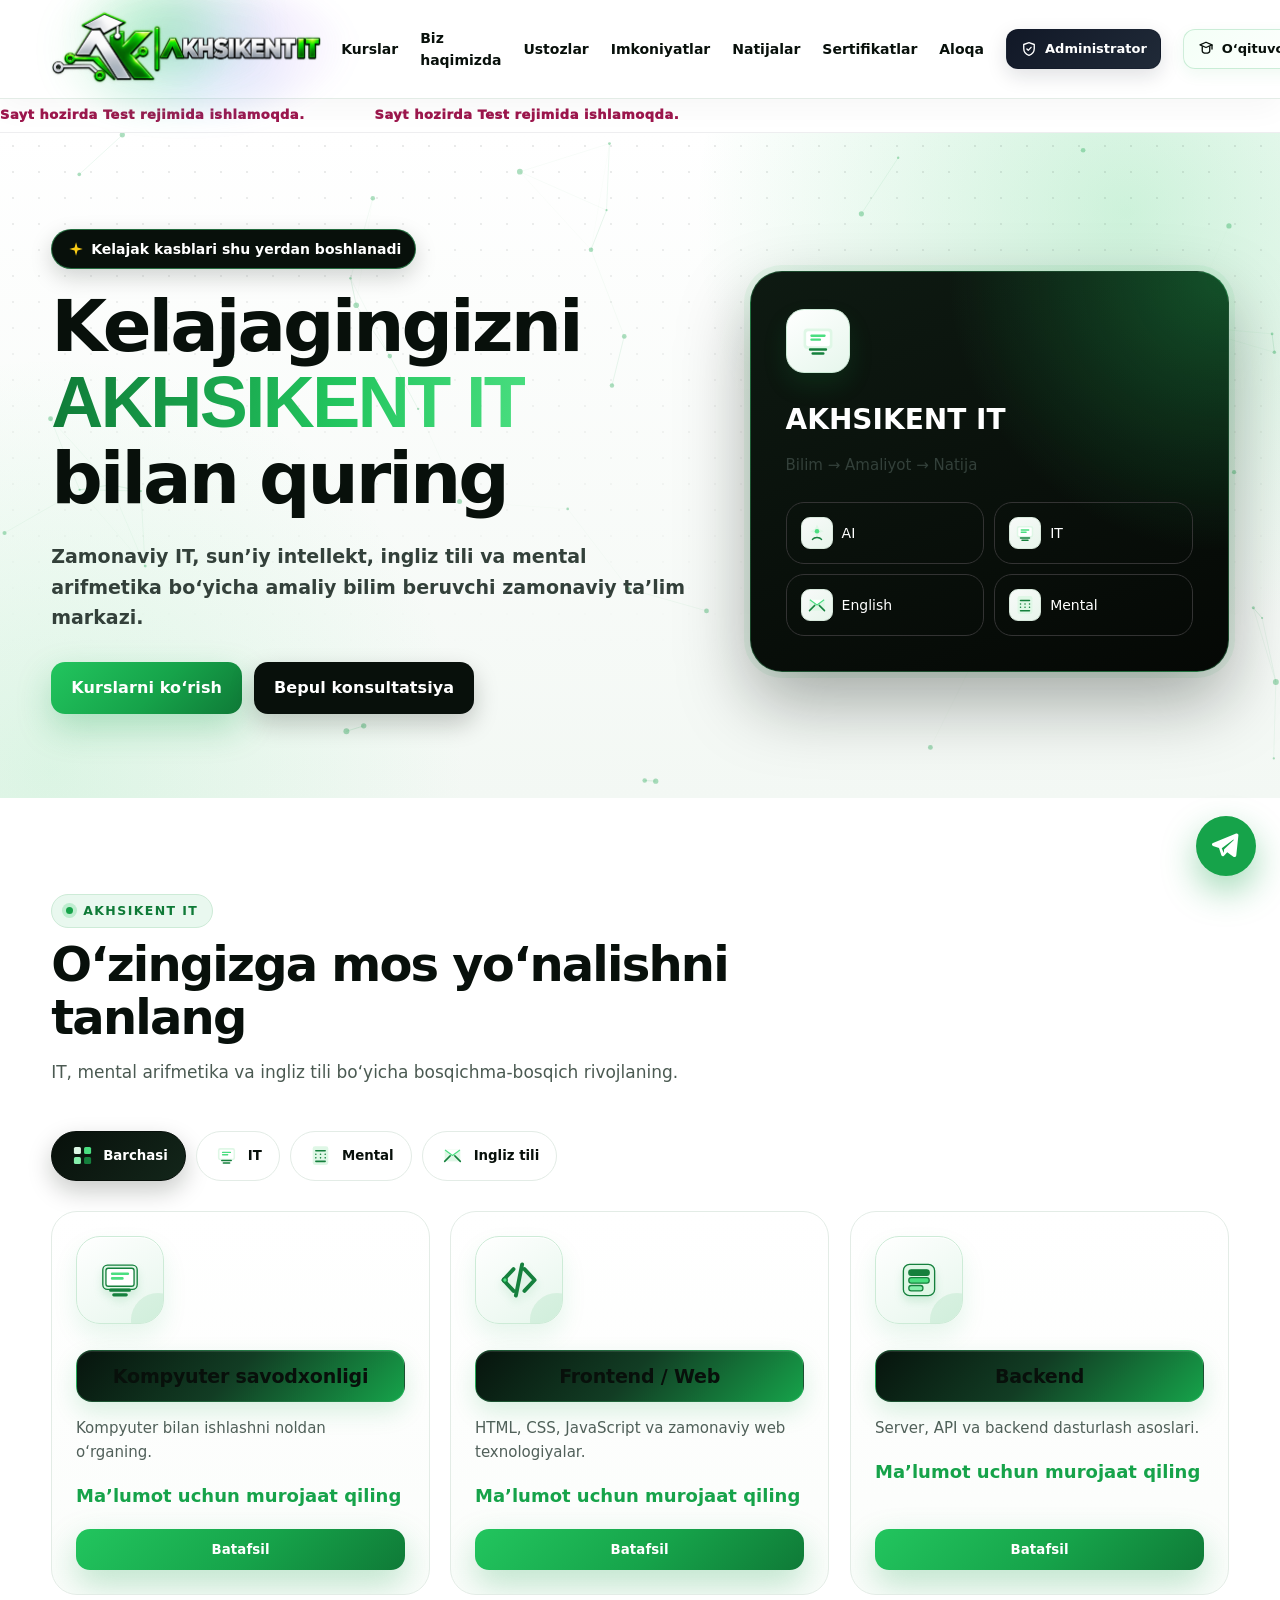
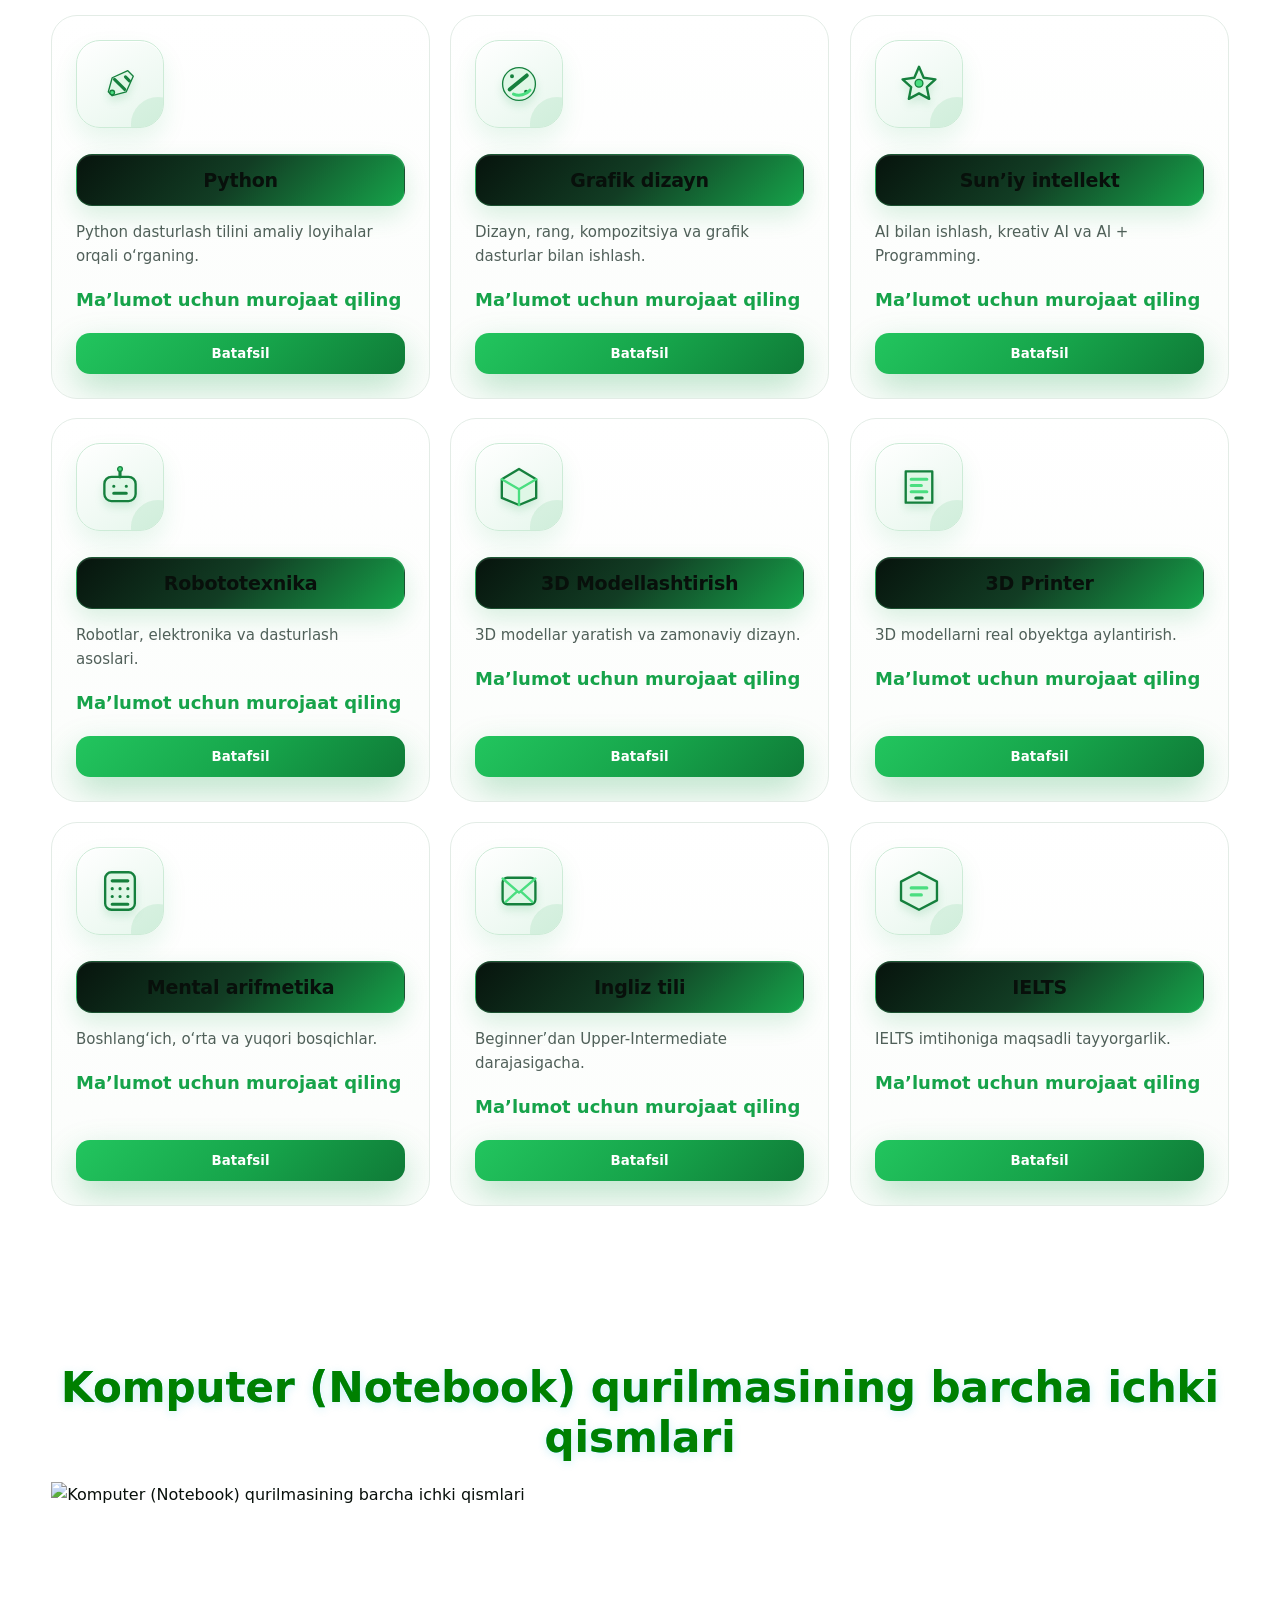
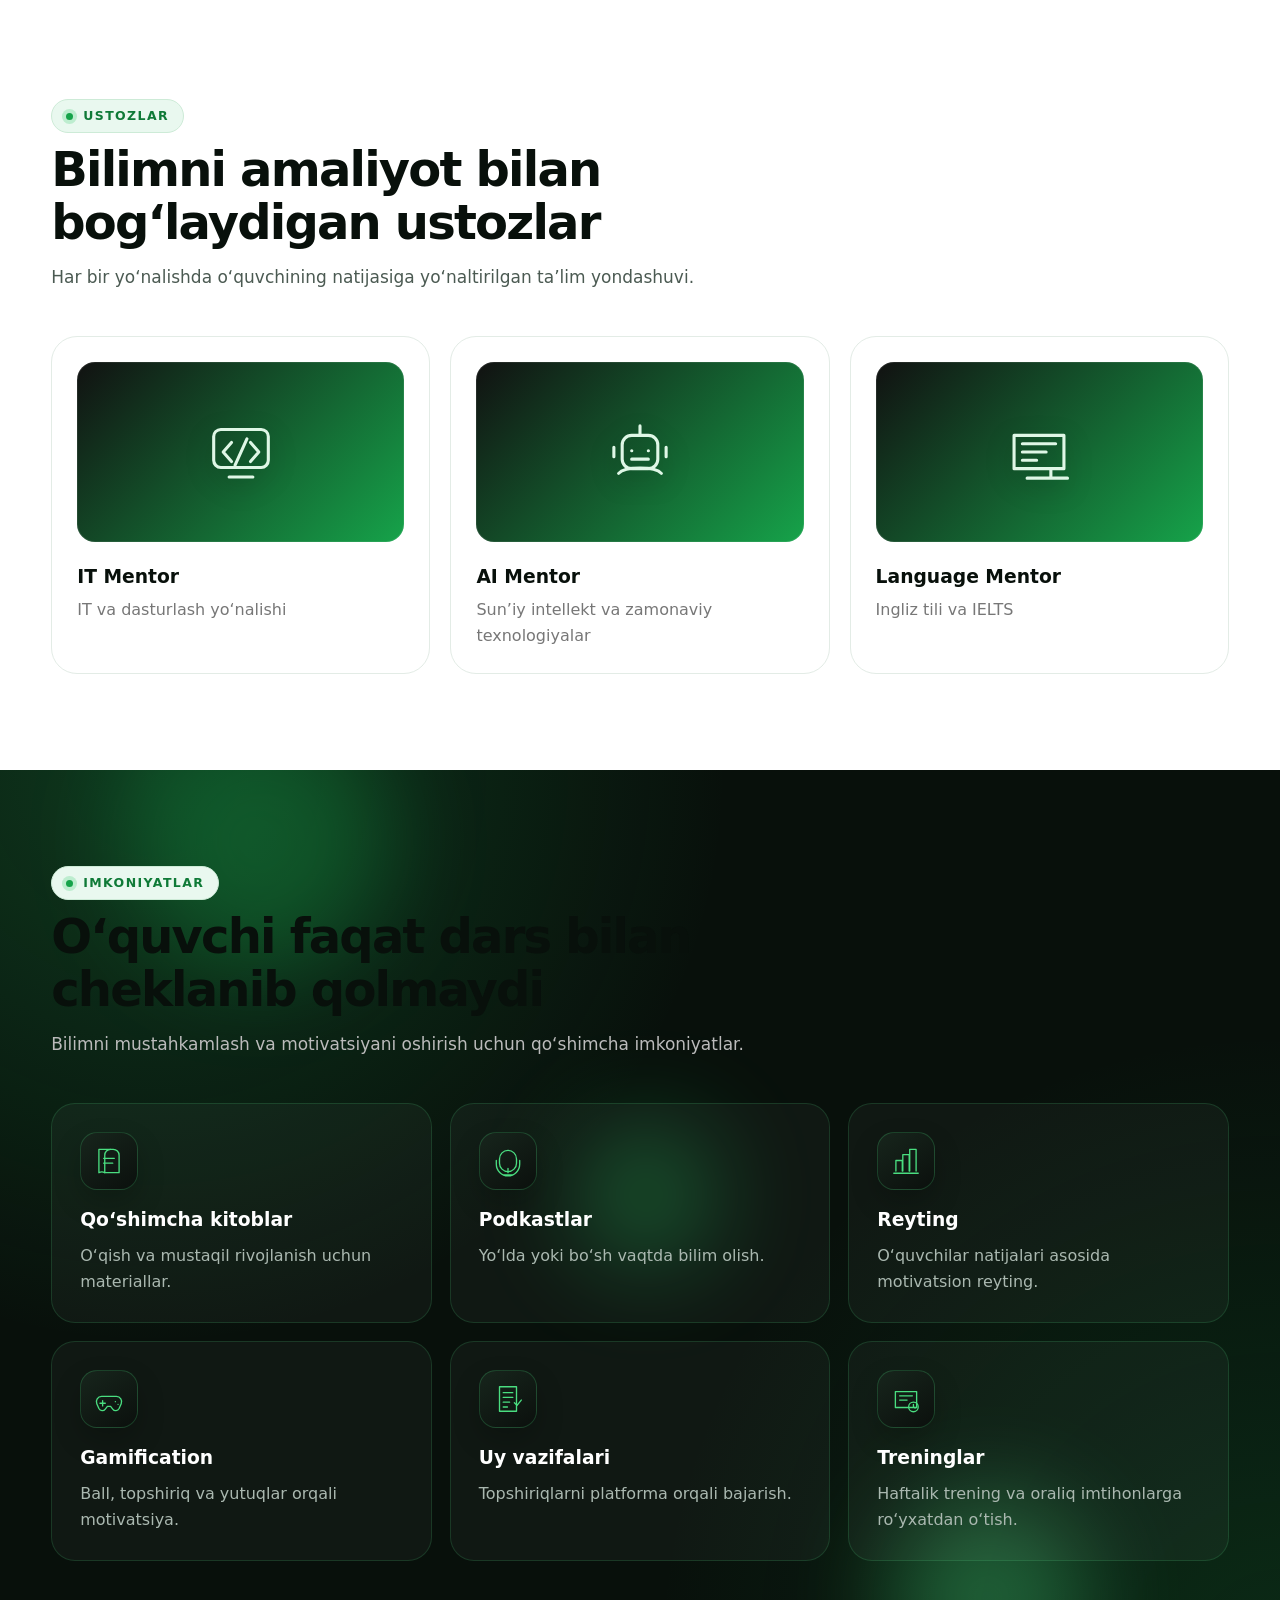
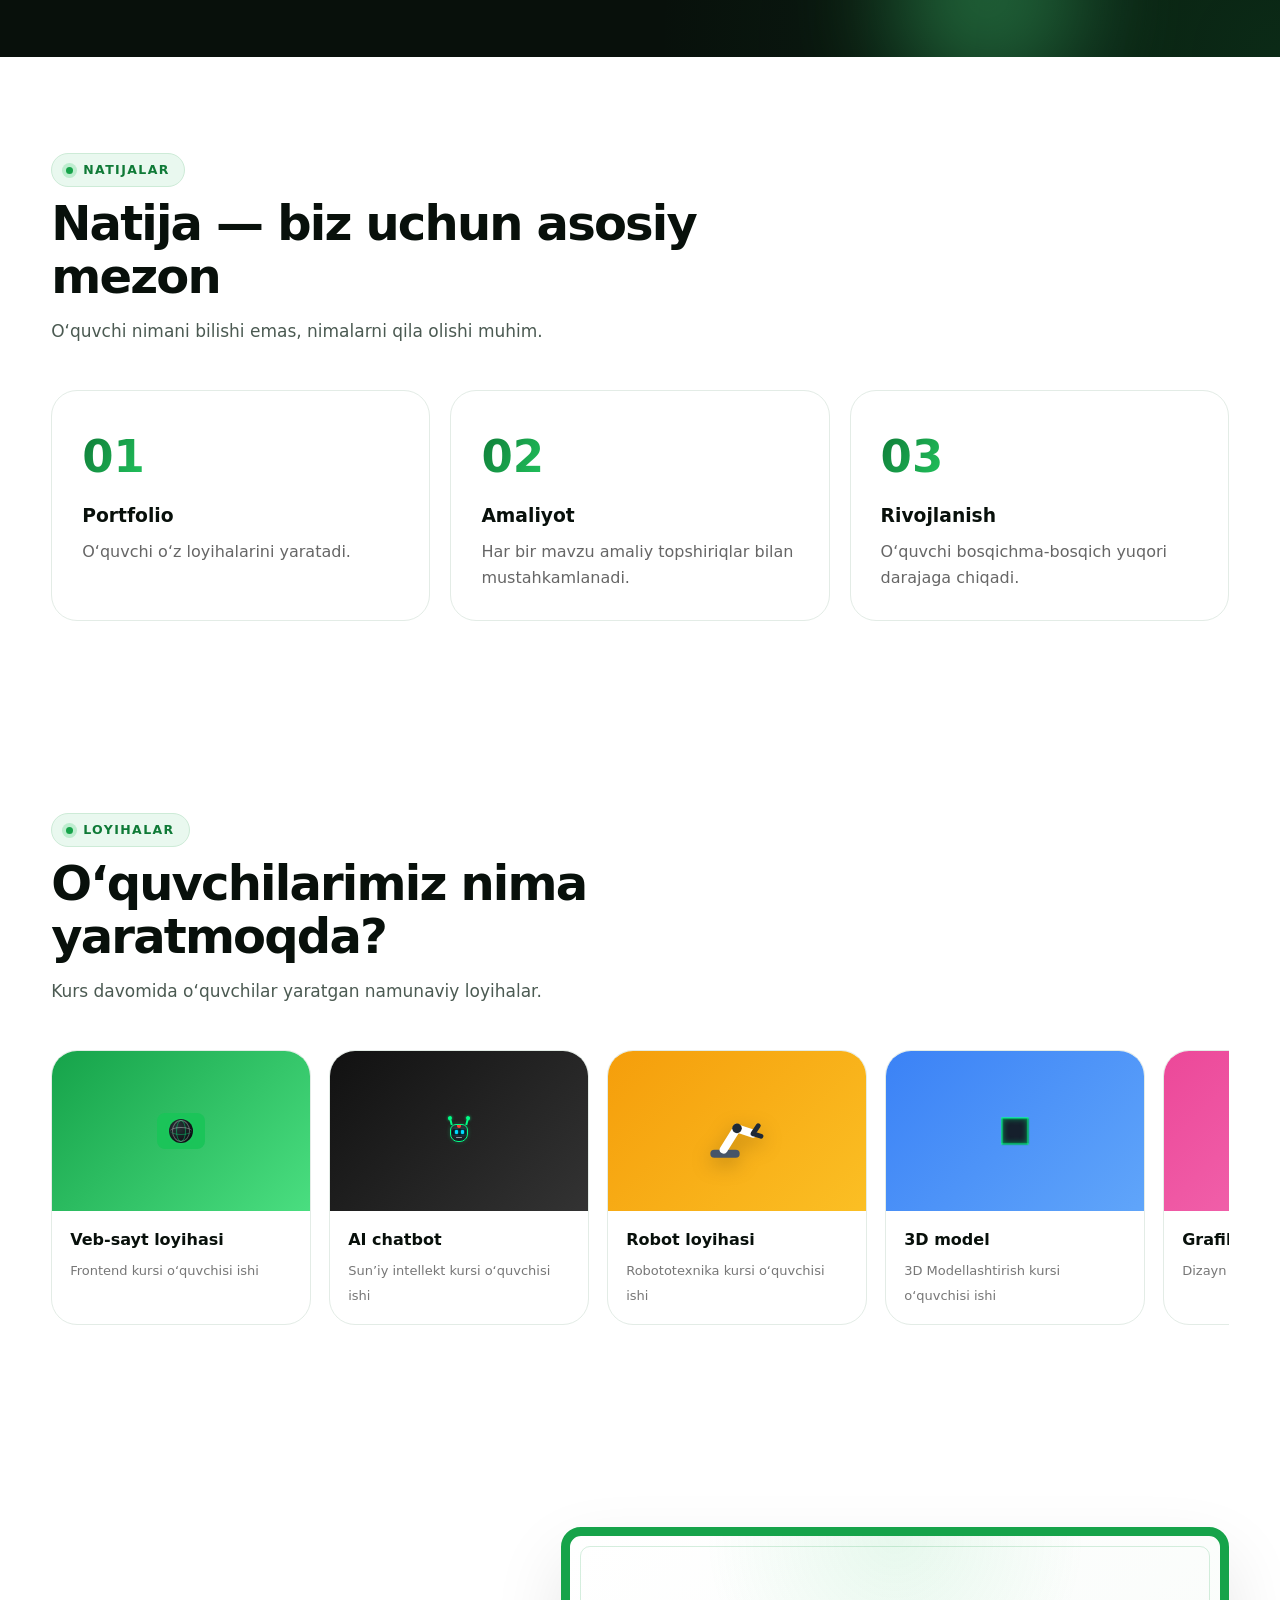
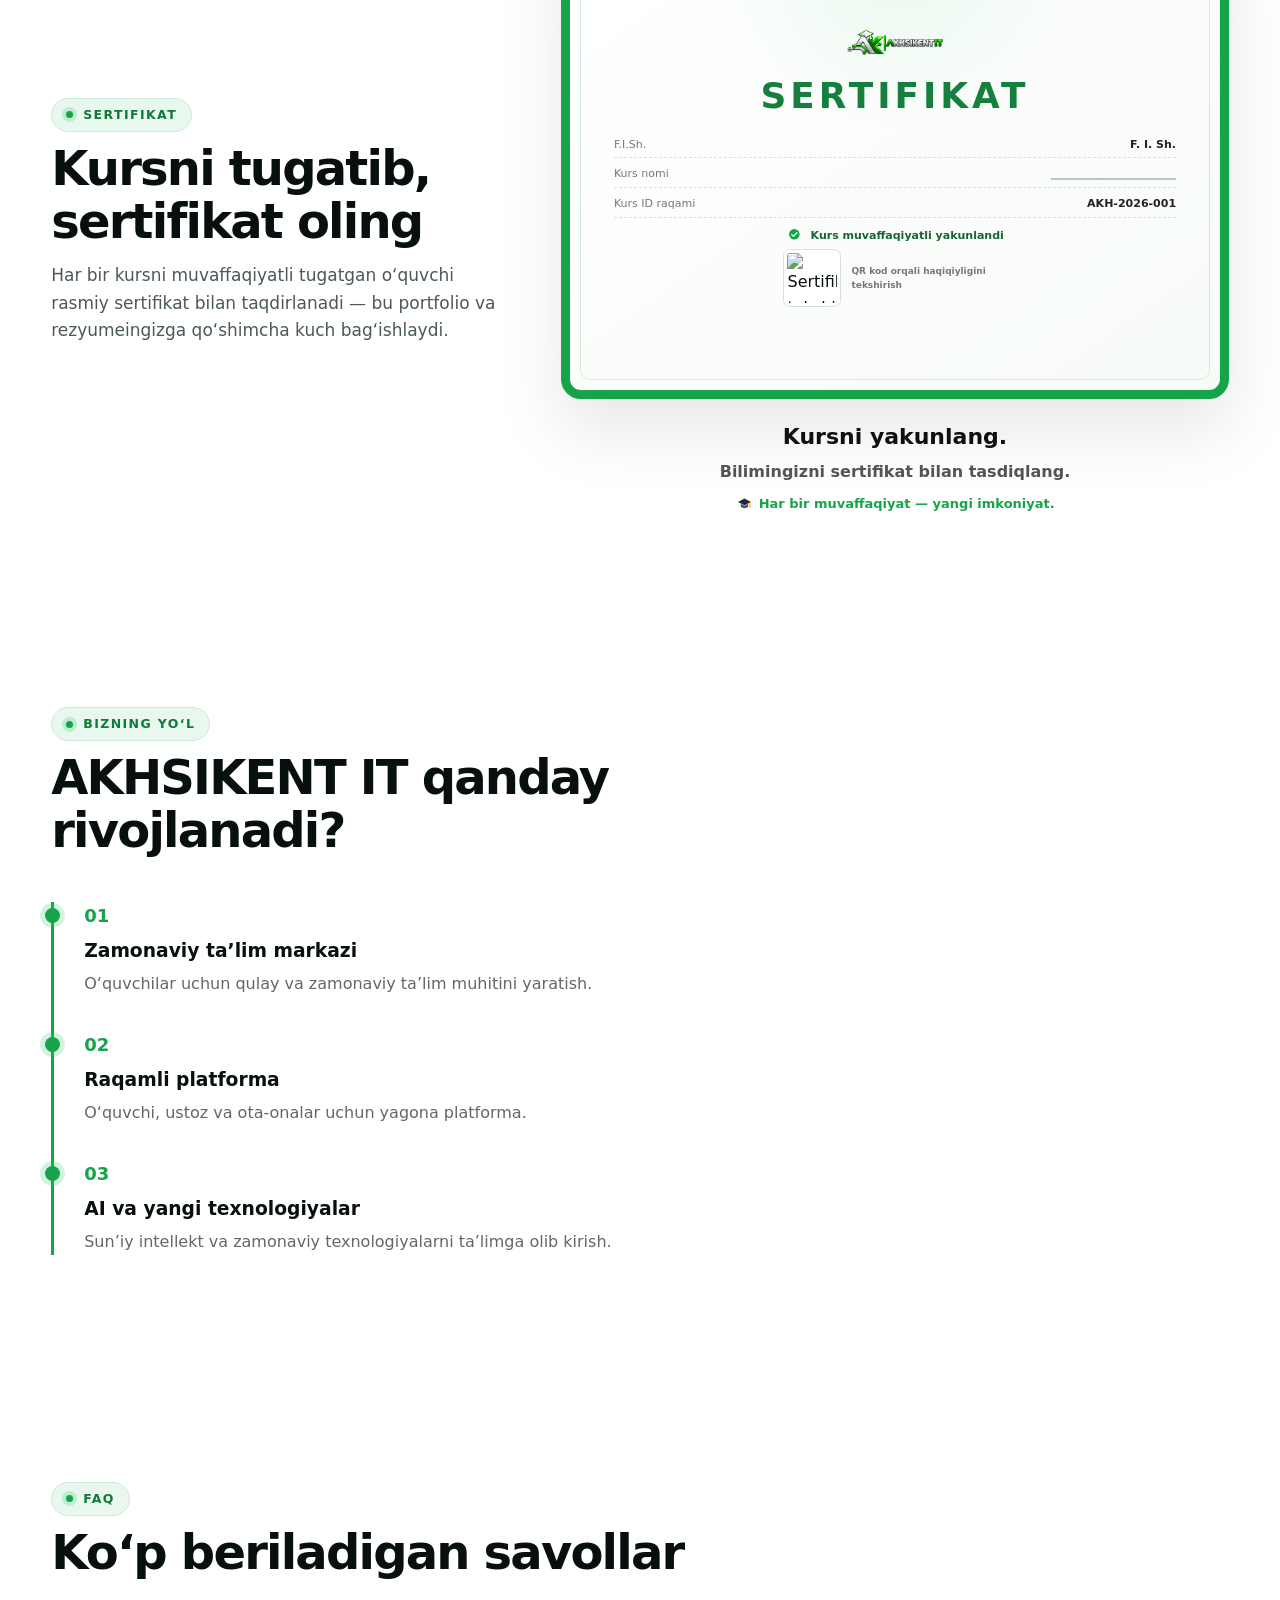
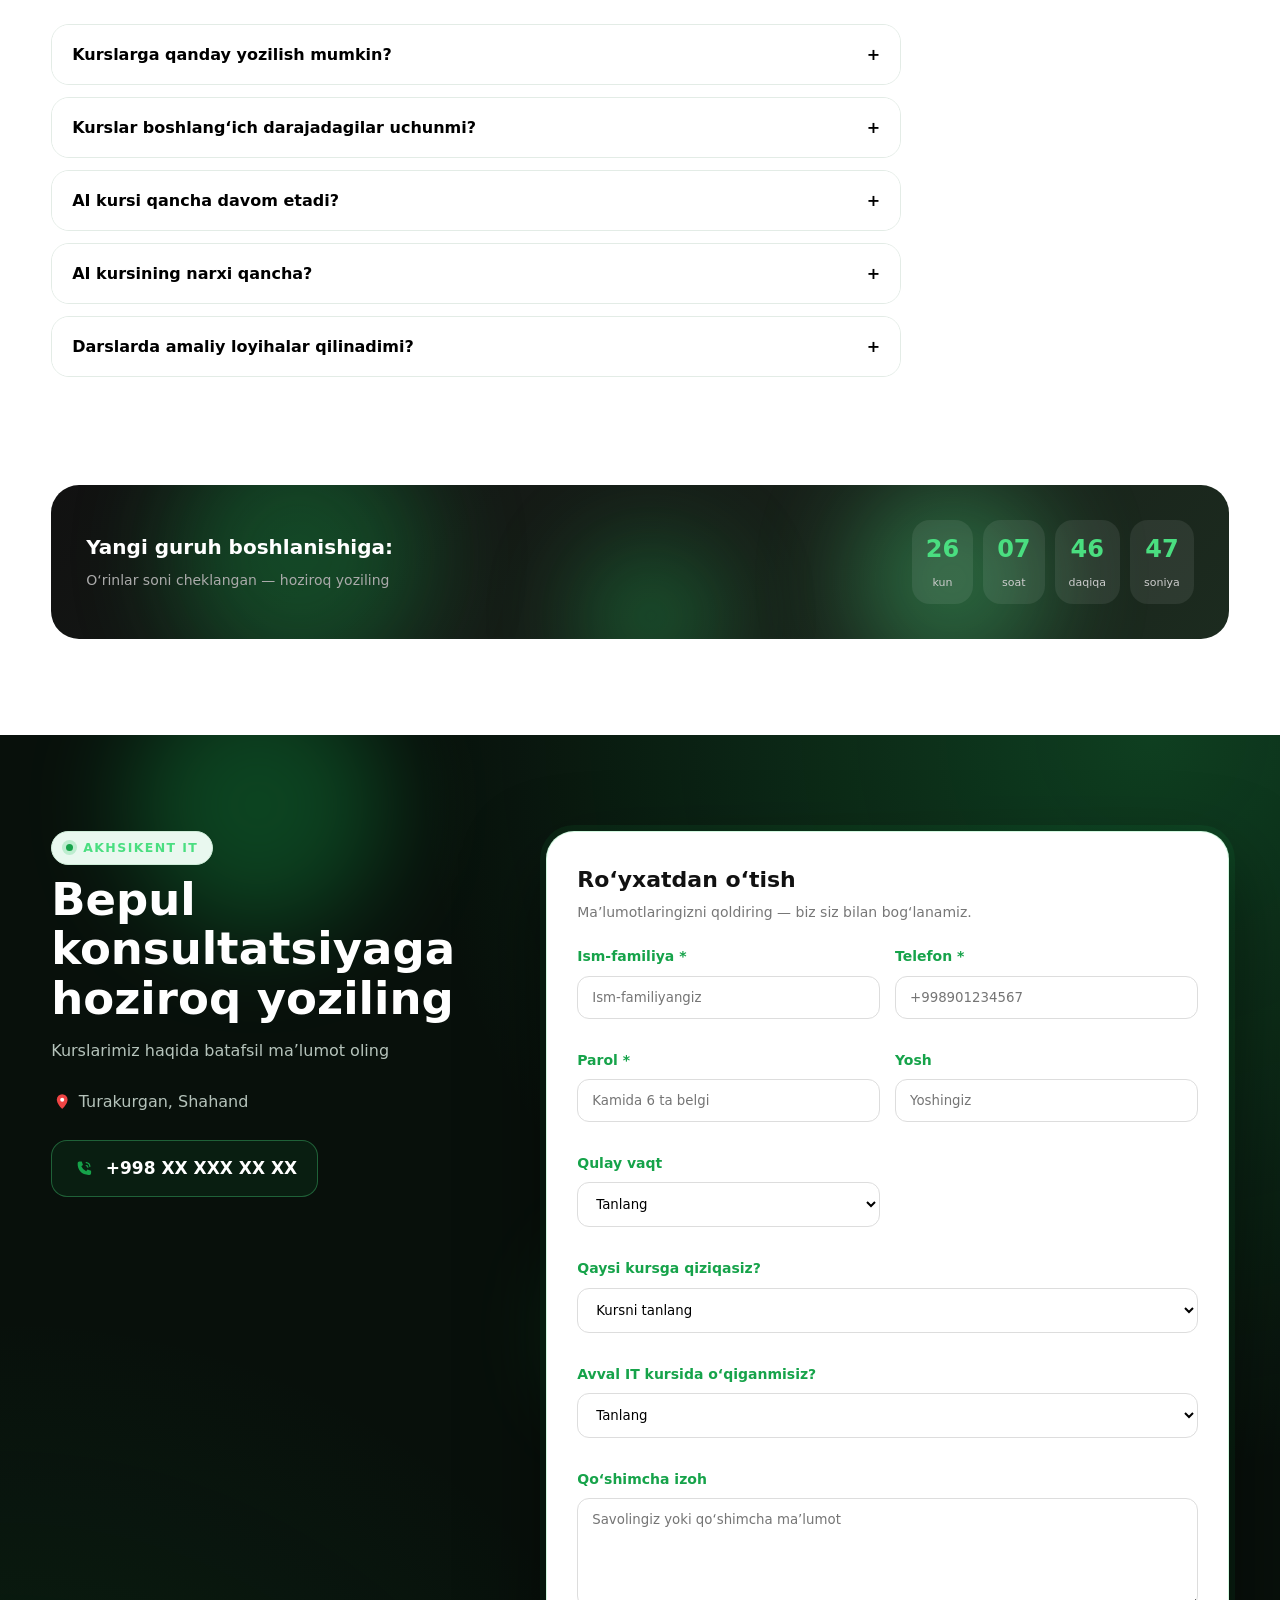
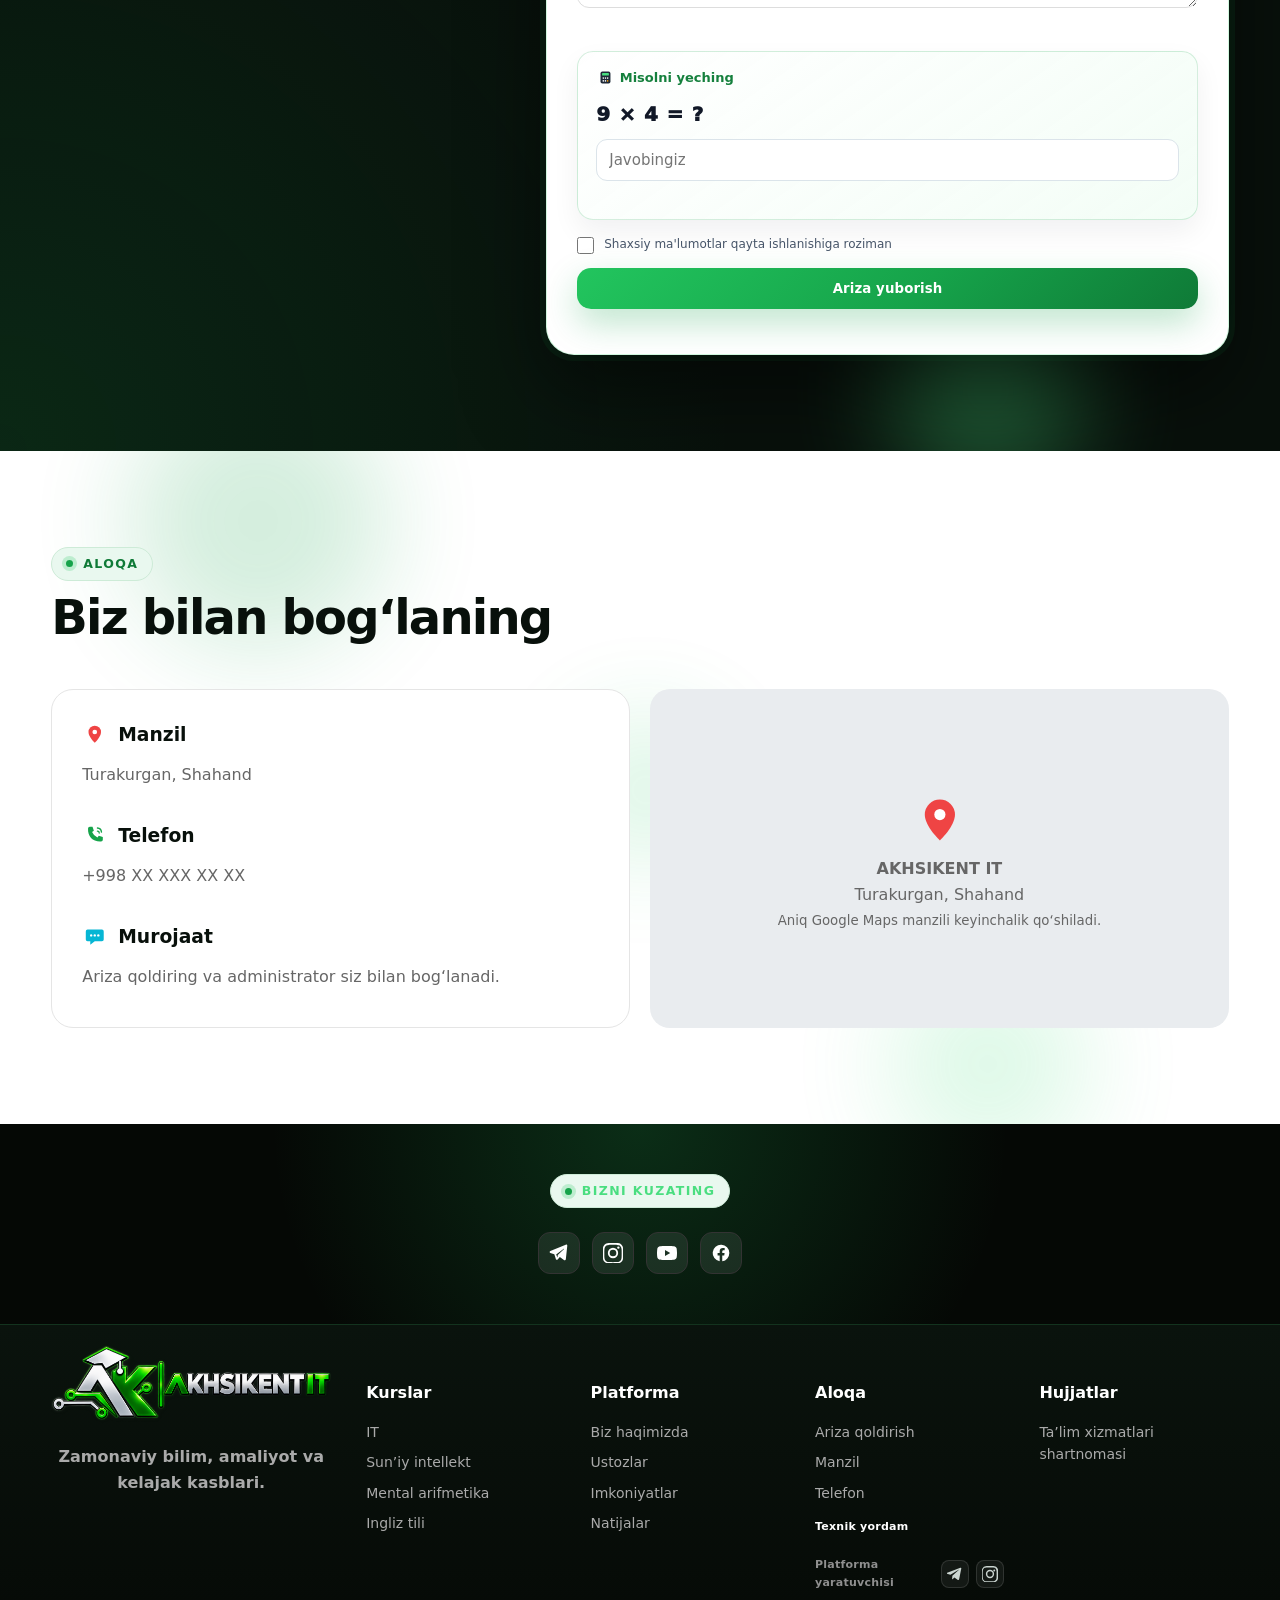
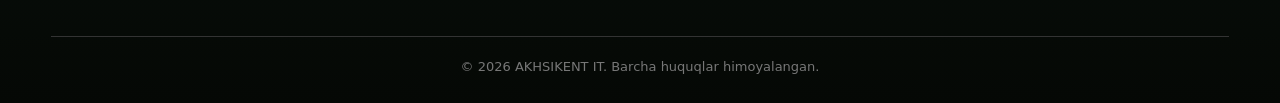
==== commit b06eb786: "feat: add SMS verification to registration form" ====
--- a/frontend/index.html
+++ b/frontend/index.html
@@ -5985,6 +5985,15 @@
                         required
                     >
 
+                </div>
+
+                <div class="form-group full" id="registrationSmsCodeWrap" style="display:none;">
+                    <label for="registrationSmsCode">SMS tasdiqlash kodi *</label>
+                    <div style="display:flex;gap:10px;align-items:stretch;">
+                        <input type="text" id="registrationSmsCode" placeholder="6 xonali kod" inputmode="numeric" maxlength="6" autocomplete="one-time-code" style="flex:1;">
+                        <button type="button" id="registrationSmsResend" class="btn" style="white-space:nowrap;">Kodni qayta yuborish</button>
+                    </div>
+                    <small id="registrationSmsHint" style="display:block;margin-top:7px;color:#64748b;">Telefoningizga Akhsikent IT tasdiqlash kodi yuboriladi.</small>
                 </div>
 
 
@@ -7443,6 +7452,46 @@
    APPLICATION FORM
 ========================= */
 
+let registrationSmsVerified = false;
+    let registrationSmsRequested = false;
+
+    async function requestRegistrationSmsCode() {
+        const phone = document.getElementById("phone").value.trim();
+        const message = document.getElementById("formMessage");
+        const wrap = document.getElementById("registrationSmsCodeWrap");
+        const hint = document.getElementById("registrationSmsHint");
+
+        if (!phone) {
+            message.textContent = "Avval telefon raqamingizni kiriting.";
+            message.style.color = "#be185d";
+            return false;
+        }
+
+        try {
+            const response = await fetch(API_URL + "/sms/registration/request", {
+                method: "POST",
+                headers: {"Content-Type": "application/json"},
+                body: JSON.stringify({phone})
+            });
+            const data = await response.json().catch(() => ({}));
+            if (!response.ok) throw new Error(data.detail || "SMS kod yuborilmadi.");
+
+            registrationSmsRequested = true;
+            wrap.style.display = "";
+            hint.textContent = "Kod yuborildi. SMSdagi 6 xonali kodni kiriting.";
+            message.textContent = "Tasdiqlash kodi yuborildi. Kodni kiriting va arizani yana yuboring.";
+            message.style.color = "#2563eb";
+            document.getElementById("registrationSmsCode").focus();
+            return true;
+        } catch (error) {
+            message.textContent = error.message || "SMS kod yuborilmadi.";
+            message.style.color = "#dc2626";
+            return false;
+        }
+    }
+
+    document.getElementById("registrationSmsResend")?.addEventListener("click", requestRegistrationSmsCode);
+
 document
     .getElementById("applicationForm")
     .addEventListener("submit", async function(event) {
@@ -7478,6 +7527,39 @@
             return;
         }
 
+        if (!registrationSmsVerified) {
+            const code = document.getElementById("registrationSmsCode").value.trim();
+            if (!registrationSmsRequested) {
+                await requestRegistrationSmsCode();
+                return;
+            }
+            if (!/^\d{6}$/.test(code)) {
+                message.textContent = "SMSdagi 6 xonali kodni kiriting.";
+                message.style.color = "#be185d";
+                document.getElementById("registrationSmsCode").focus();
+                return;
+            }
+
+            try {
+                const verifyResponse = await fetch(API_URL + "/sms/registration/verify", {
+                    method: "POST",
+                    headers: {"Content-Type": "application/json"},
+                    body: JSON.stringify({
+                        phone: document.getElementById("phone").value.trim(),
+                        code
+                    })
+                });
+                const verifyData = await verifyResponse.json().catch(() => ({}));
+                if (!verifyResponse.ok) throw new Error(verifyData.detail || "SMS kodi noto‘g‘ri.");
+
+                registrationSmsVerified = true;
+            } catch (error) {
+                message.textContent = error.message || "SMS kodi tasdiqlanmadi.";
+                message.style.color = "#dc2626";
+                return;
+            }
+        }
+
         const params =
             new URLSearchParams({
 
@@ -7560,6 +7642,10 @@
             document
                 .getElementById("applicationForm")
                 .reset();
+
+            registrationSmsVerified = false;
+            registrationSmsRequested = false;
+            document.getElementById("registrationSmsCodeWrap").style.display = "none";
 
 
 
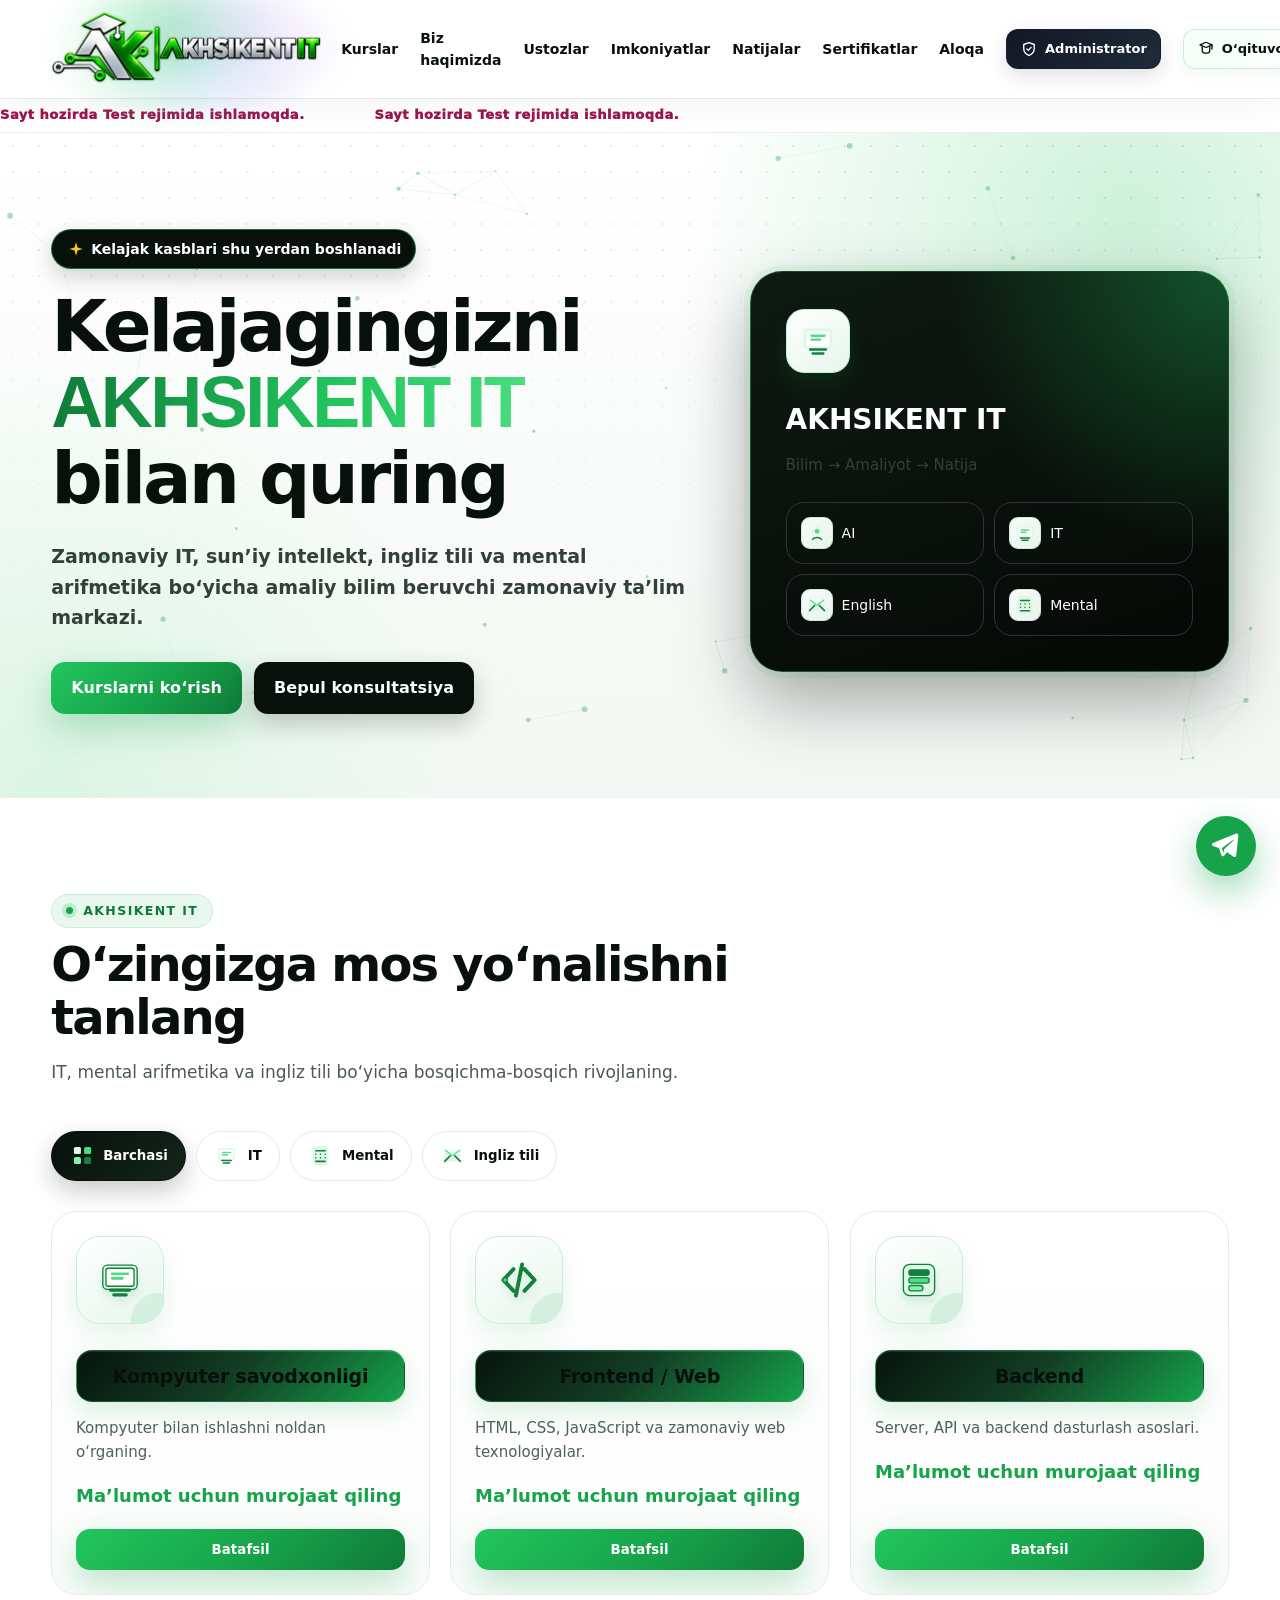
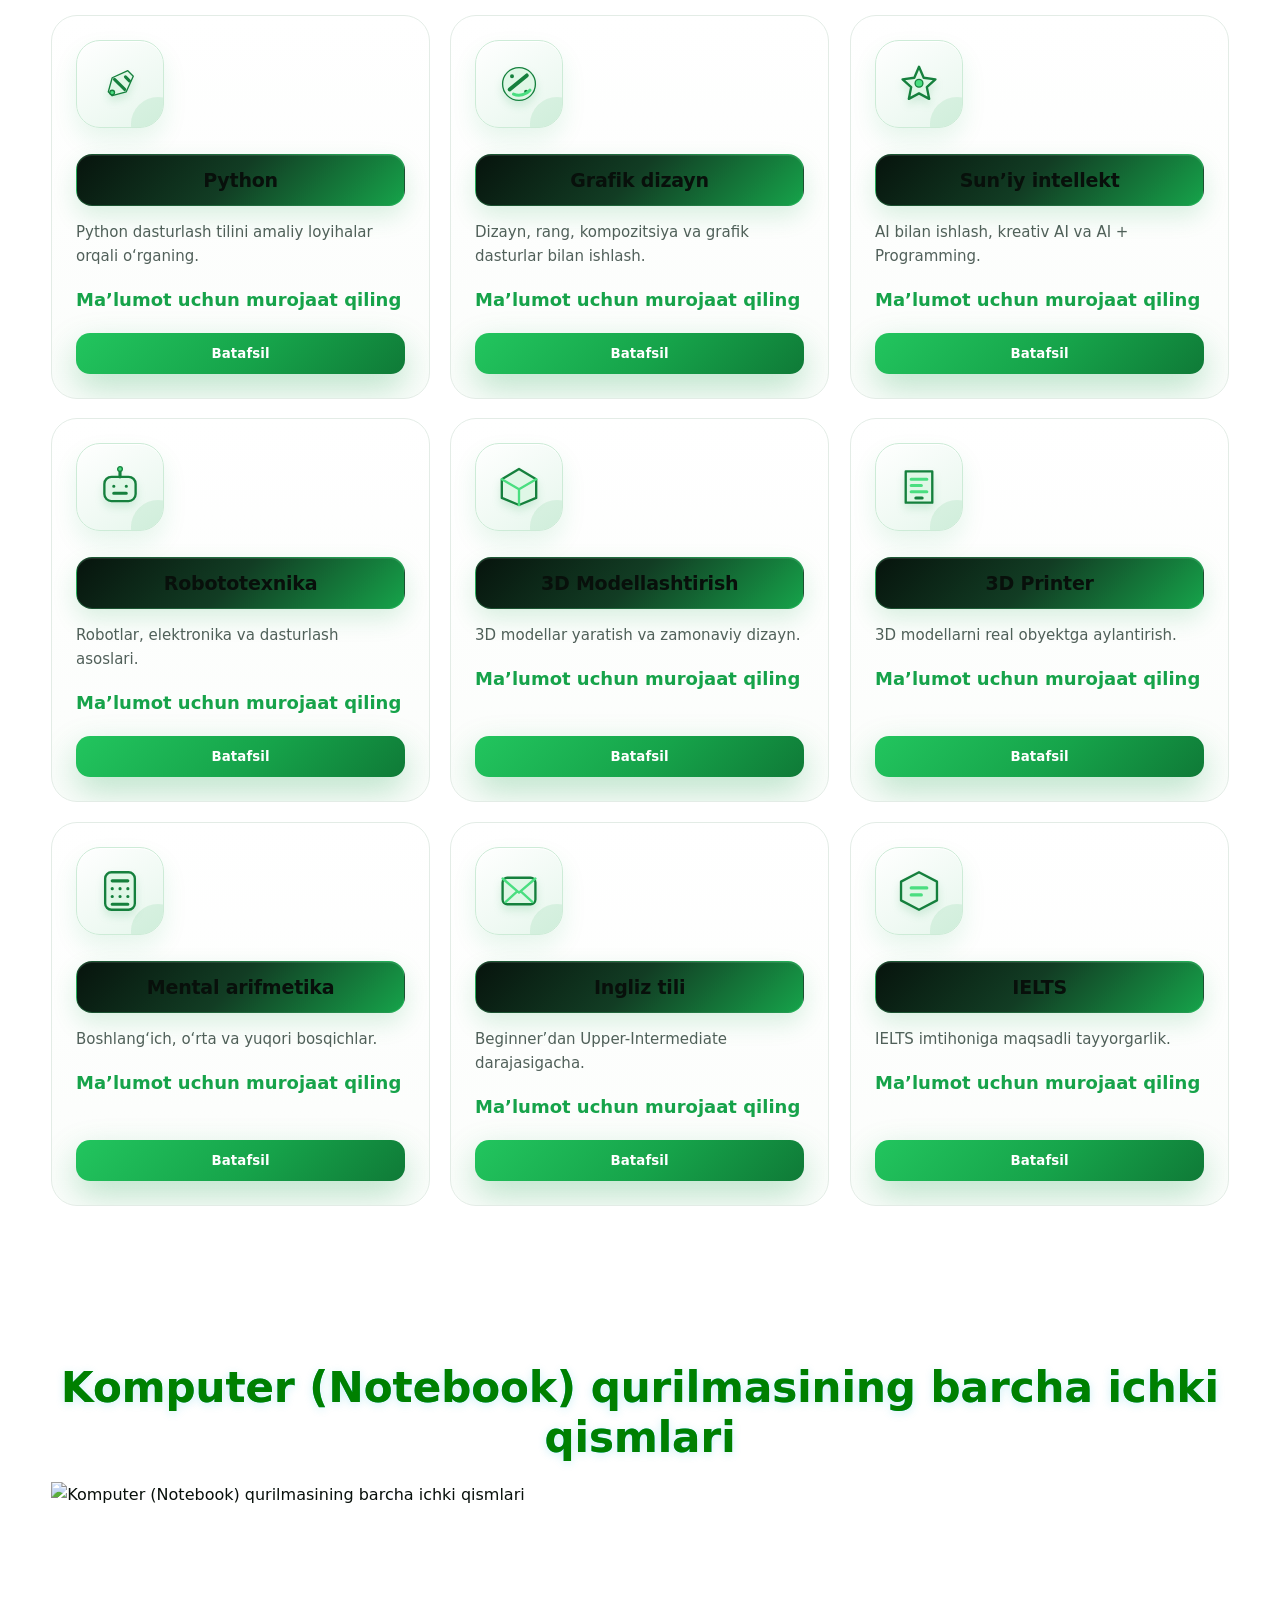
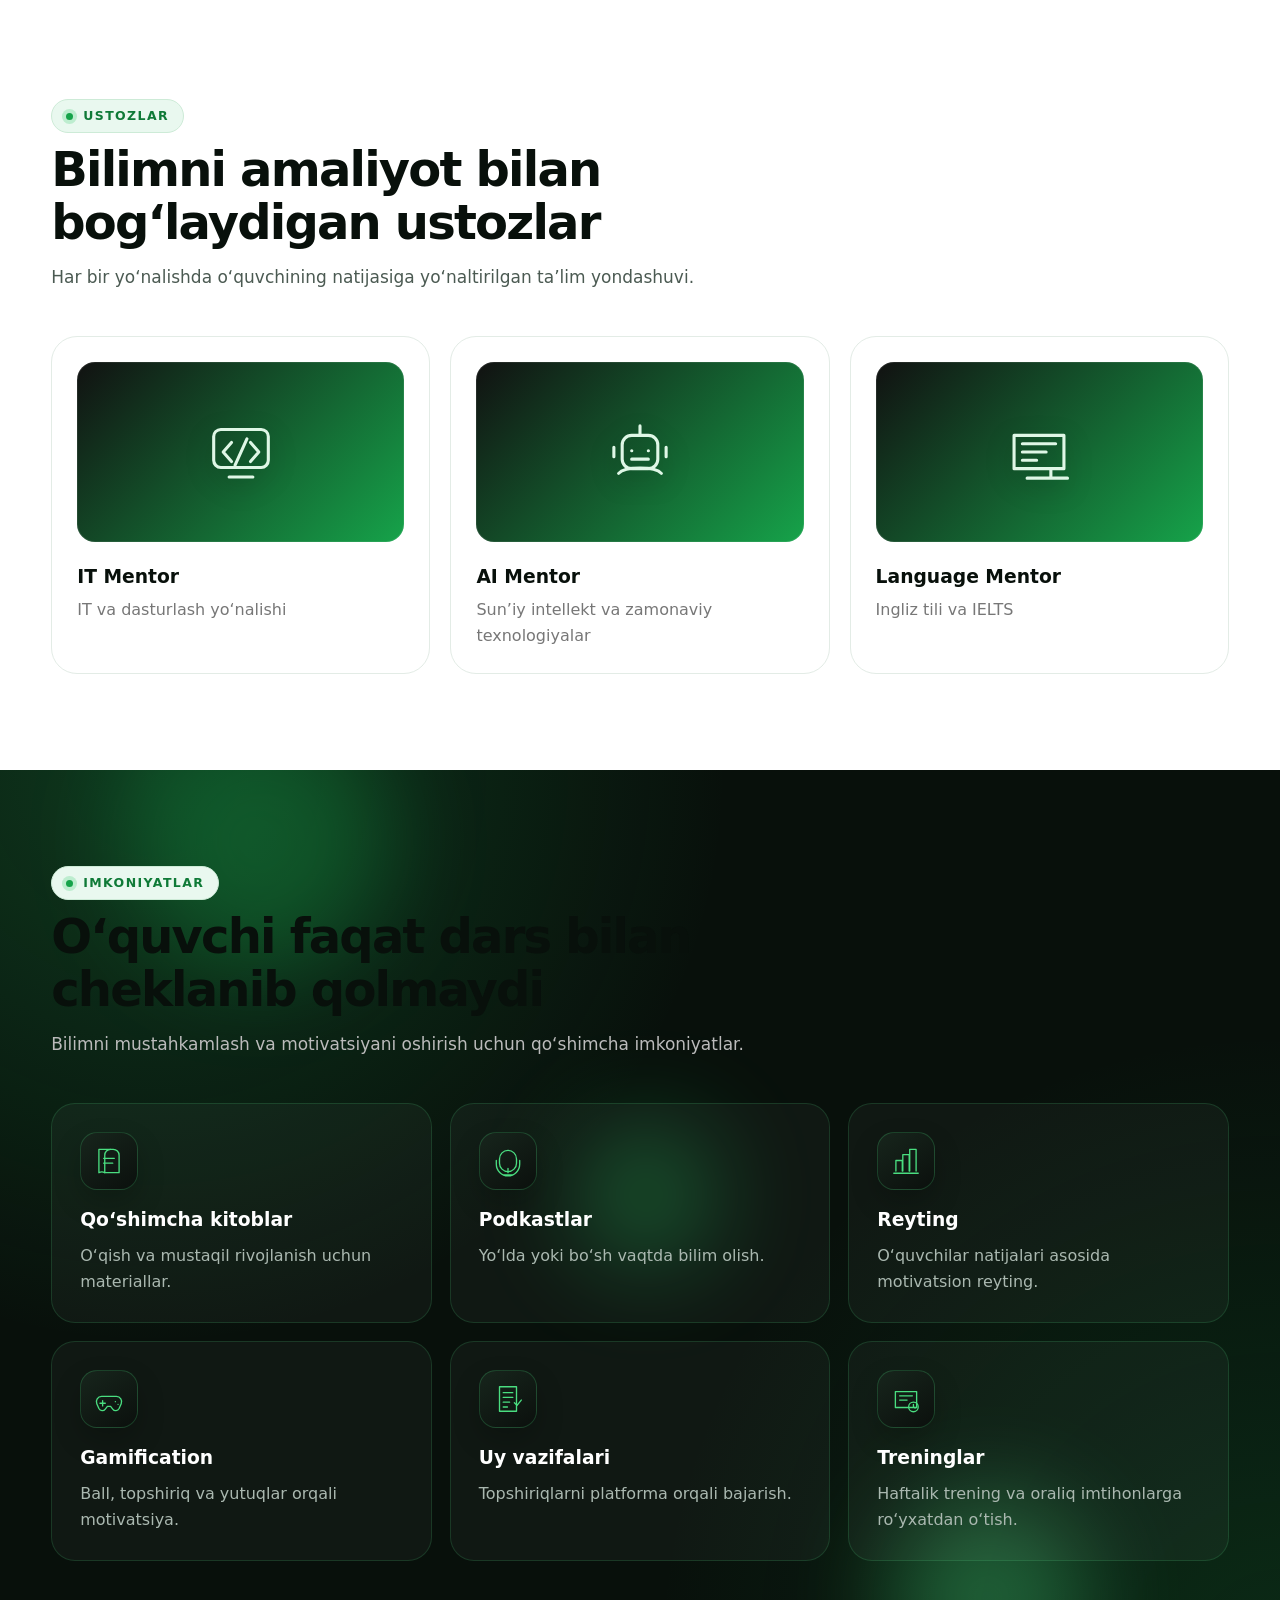
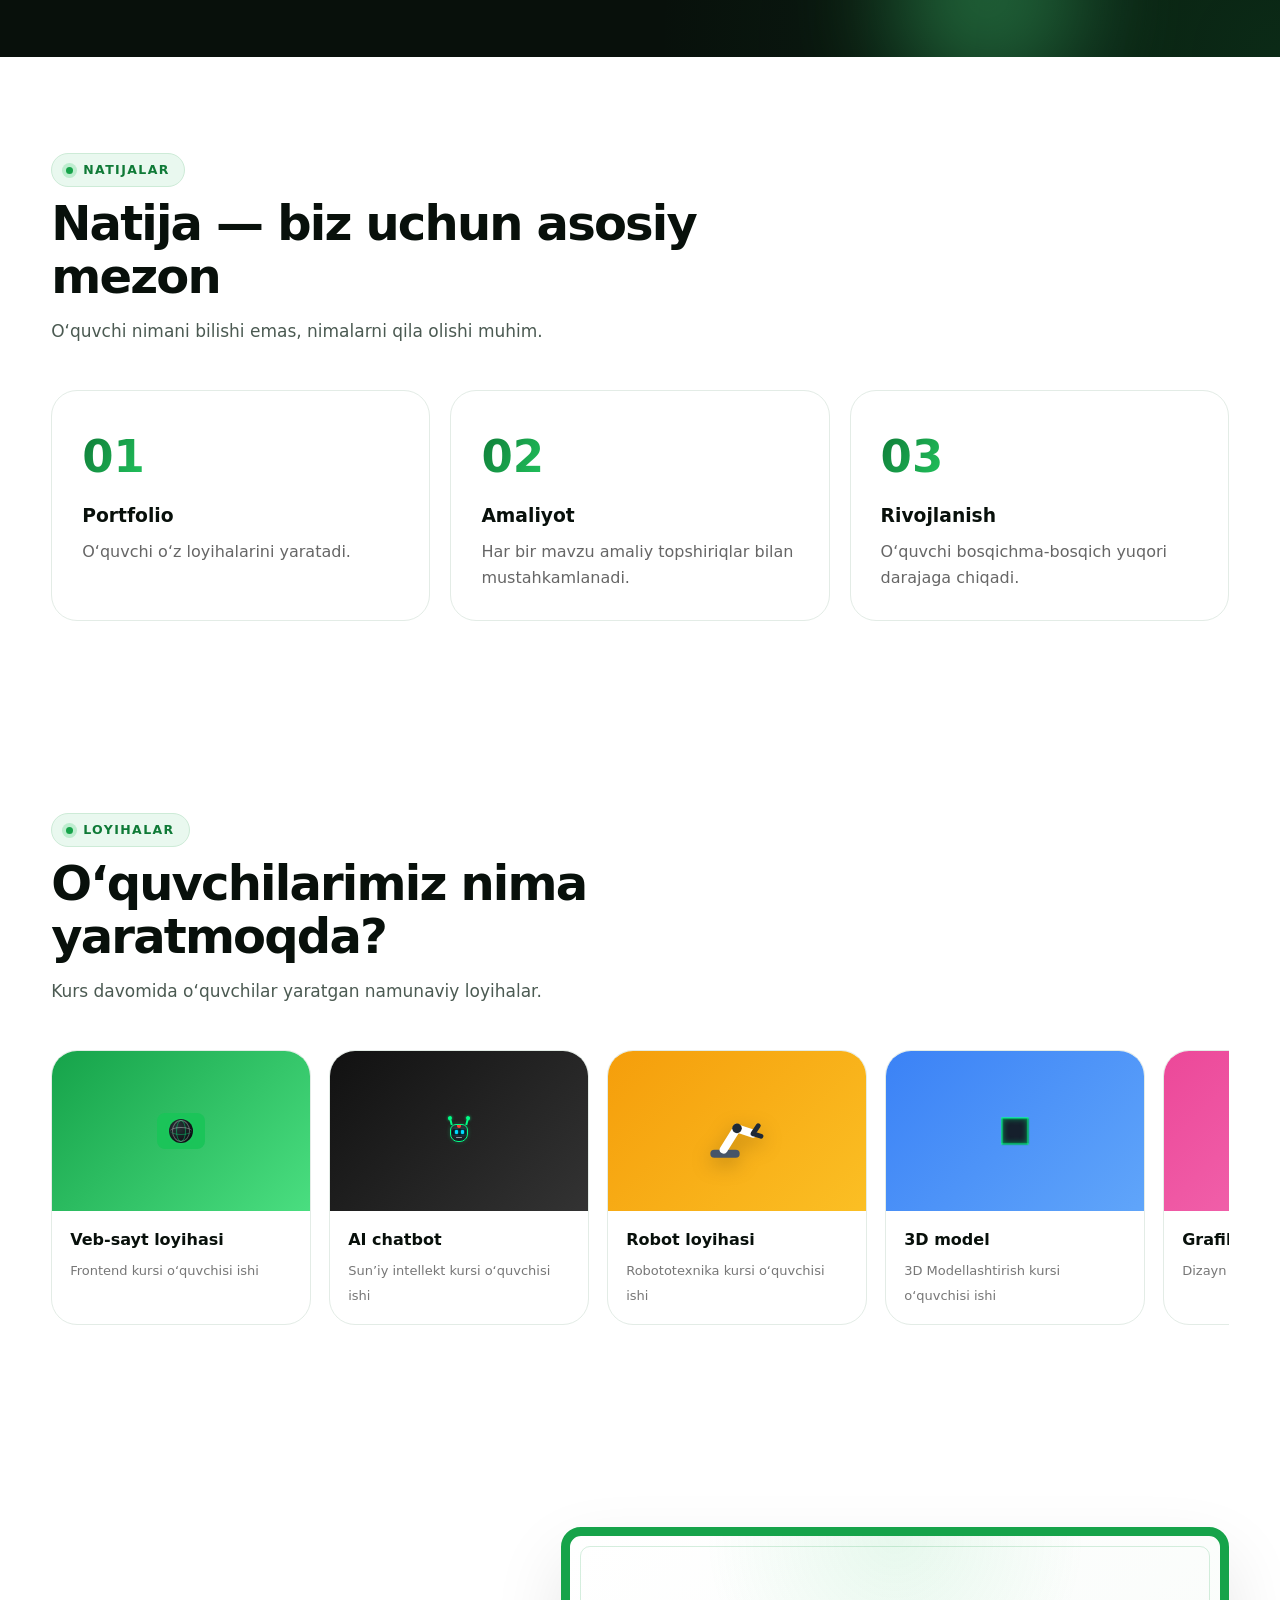
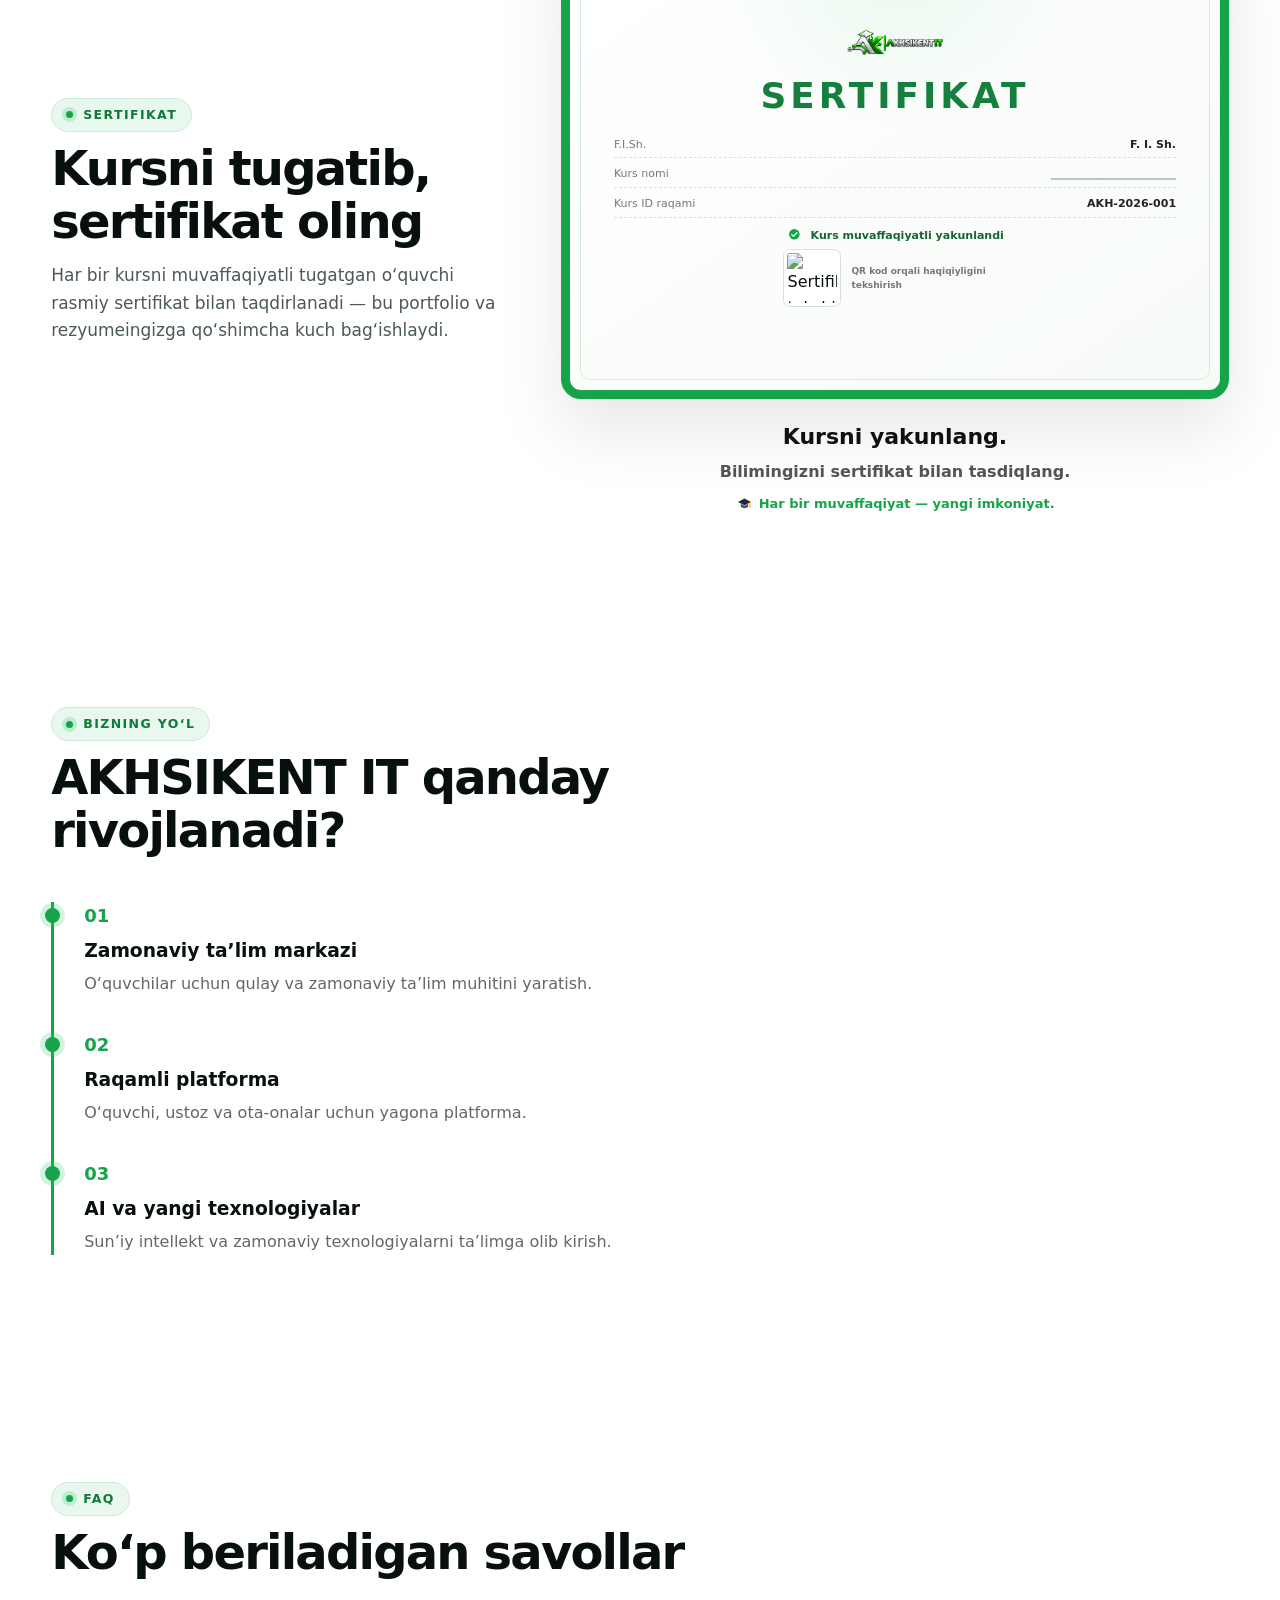
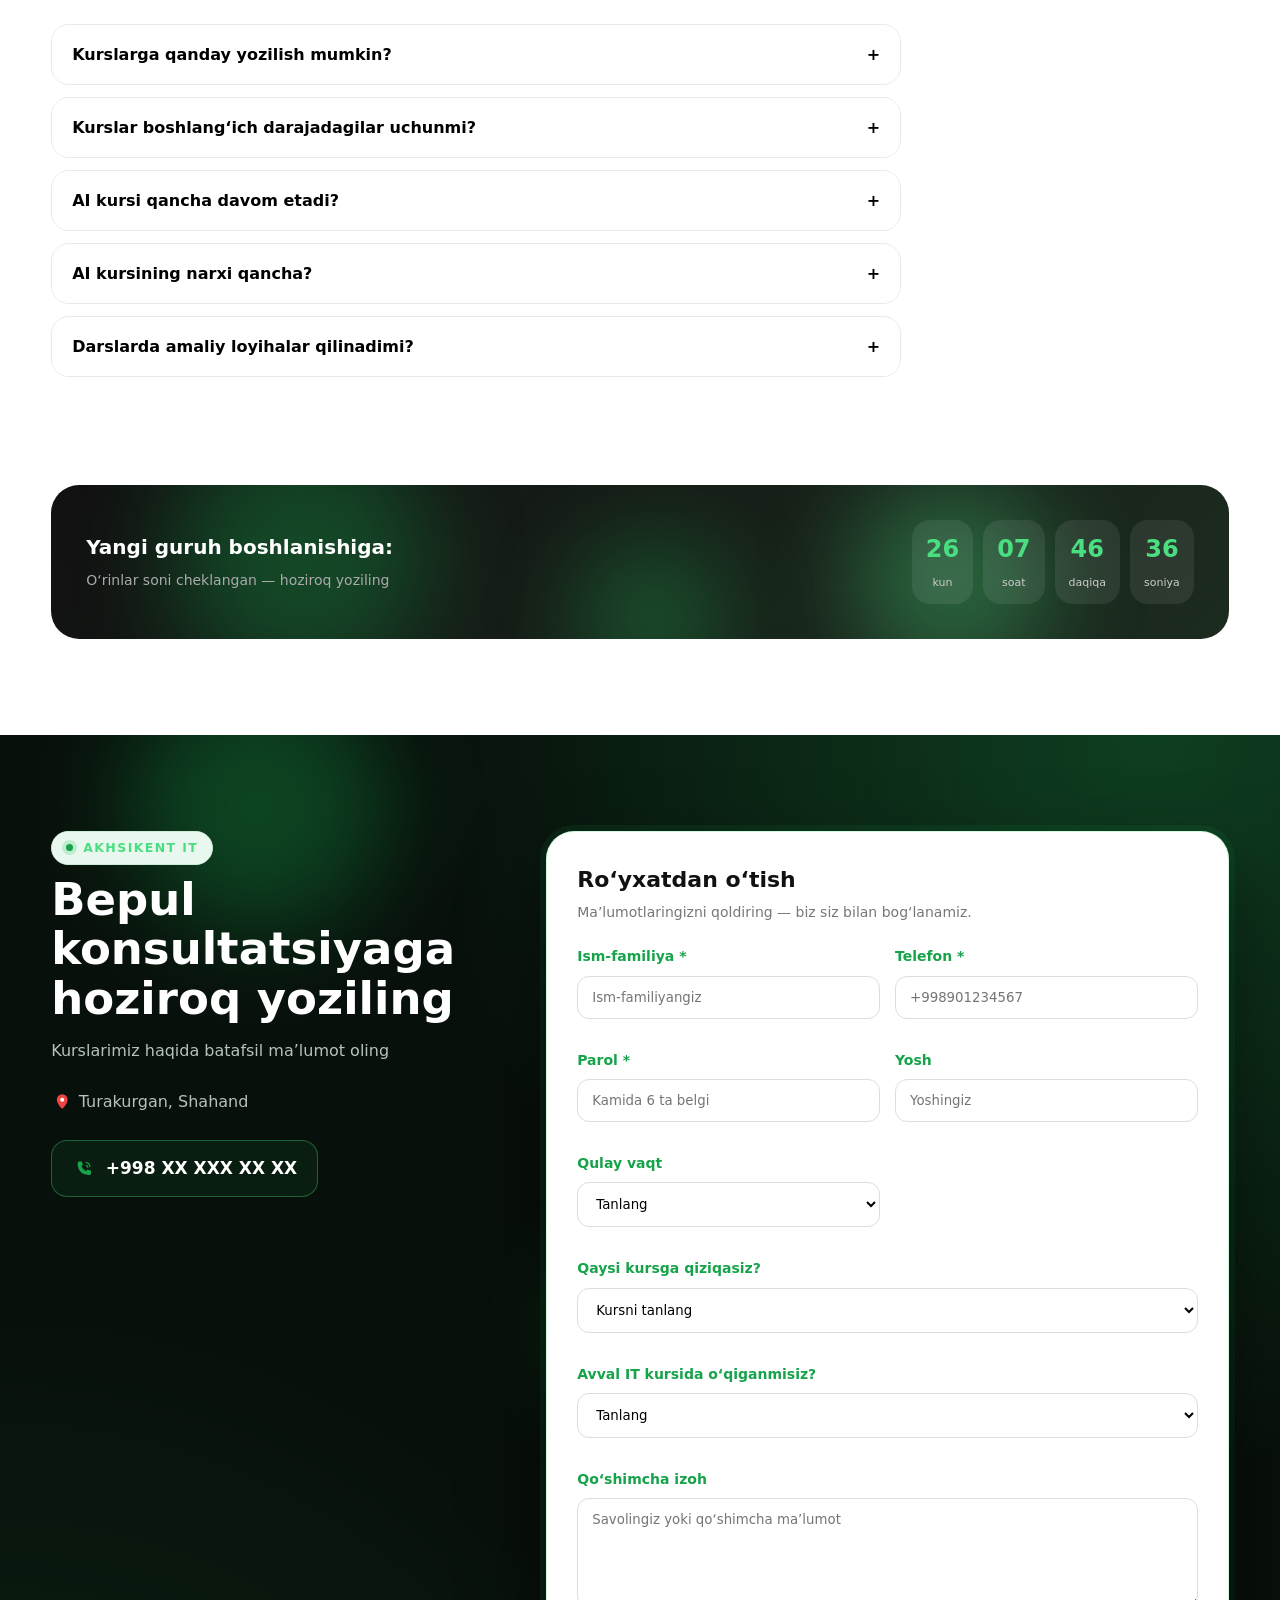
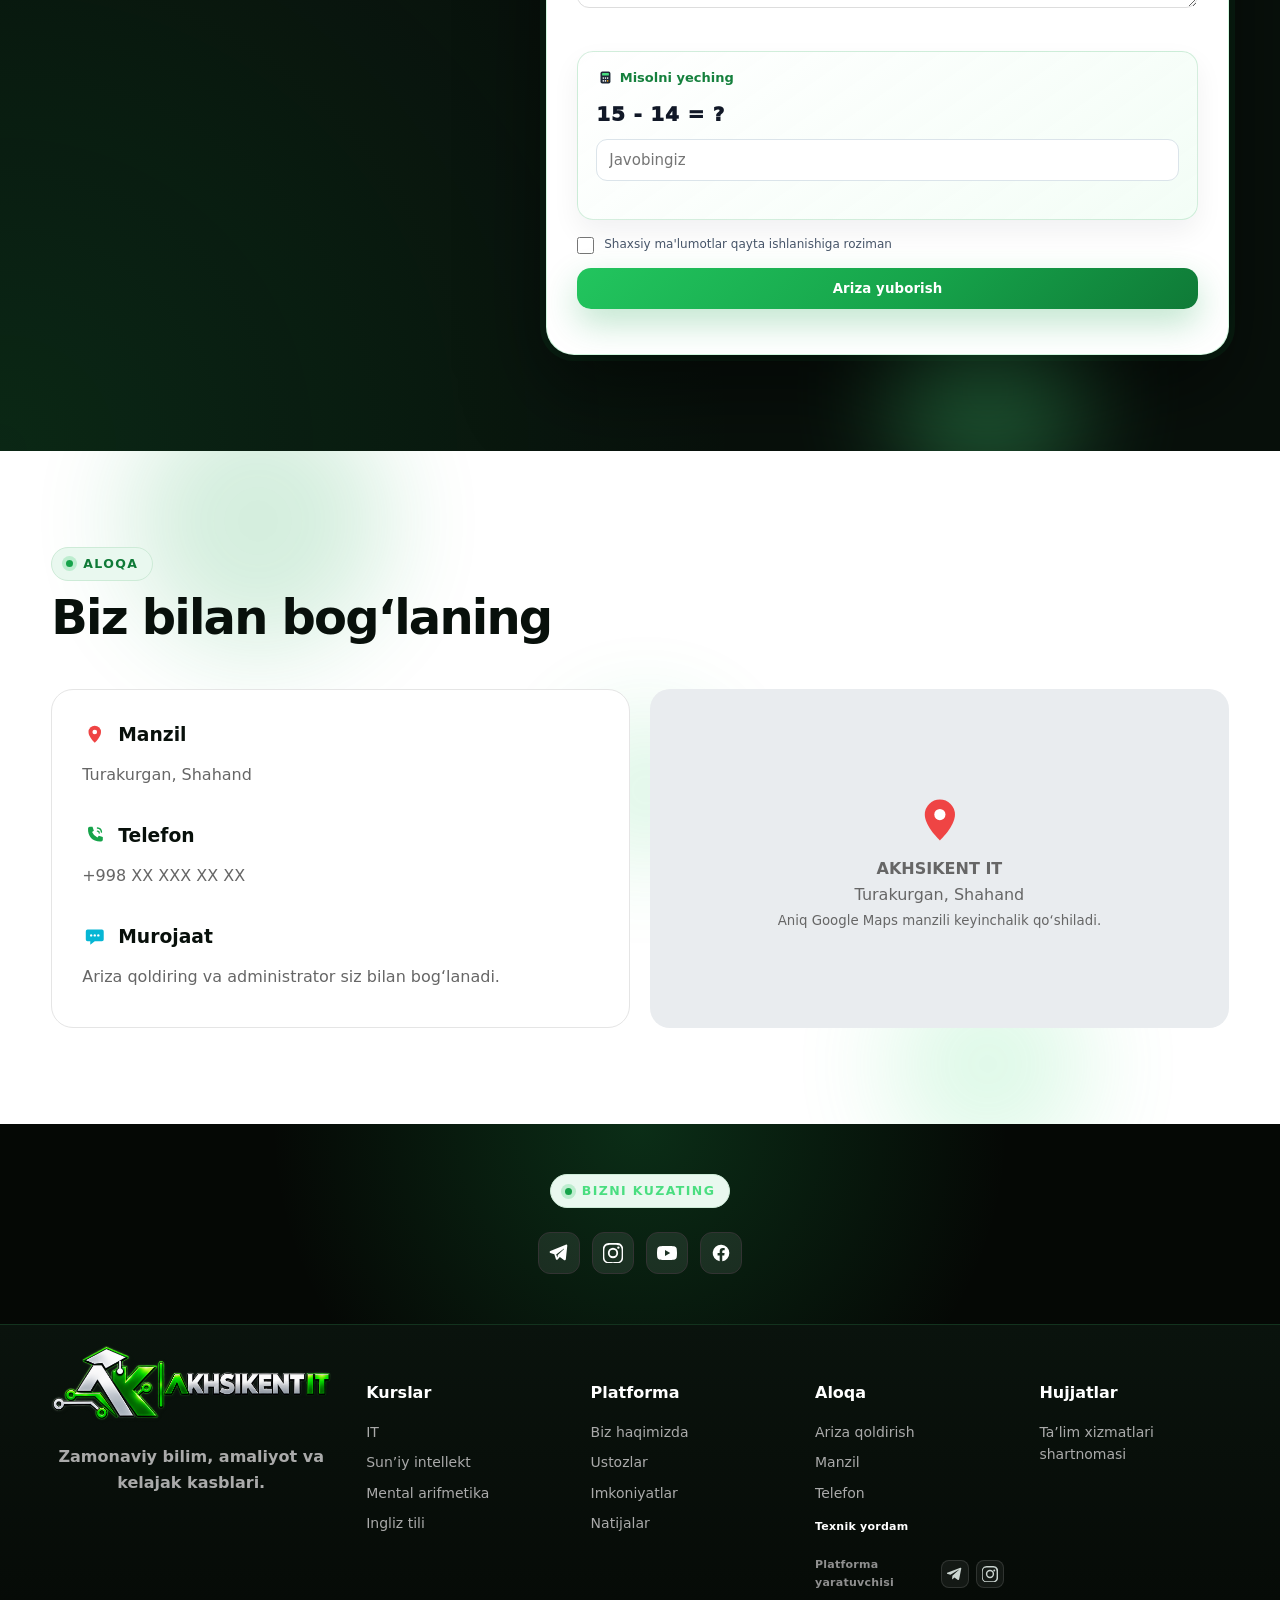
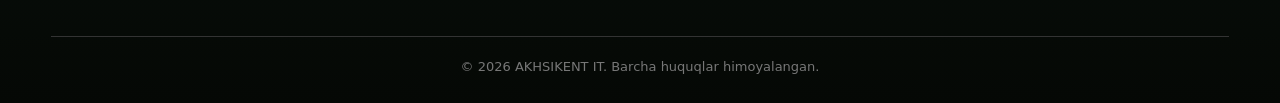
==== commit 13e5a918: "fix: submit registration SMS code with application" ====
--- a/frontend/index.html
+++ b/frontend/index.html
@@ -7527,37 +7527,16 @@
             return;
         }
 
-        if (!registrationSmsVerified) {
-            const code = document.getElementById("registrationSmsCode").value.trim();
-            if (!registrationSmsRequested) {
-                await requestRegistrationSmsCode();
-                return;
-            }
-            if (!/^\d{6}$/.test(code)) {
-                message.textContent = "SMSdagi 6 xonali kodni kiriting.";
-                message.style.color = "#be185d";
-                document.getElementById("registrationSmsCode").focus();
-                return;
-            }
-
-            try {
-                const verifyResponse = await fetch(API_URL + "/sms/registration/verify", {
-                    method: "POST",
-                    headers: {"Content-Type": "application/json"},
-                    body: JSON.stringify({
-                        phone: document.getElementById("phone").value.trim(),
-                        code
-                    })
-                });
-                const verifyData = await verifyResponse.json().catch(() => ({}));
-                if (!verifyResponse.ok) throw new Error(verifyData.detail || "SMS kodi noto‘g‘ri.");
-
-                registrationSmsVerified = true;
-            } catch (error) {
-                message.textContent = error.message || "SMS kodi tasdiqlanmadi.";
-                message.style.color = "#dc2626";
-                return;
-            }
+        const smsCode = document.getElementById("registrationSmsCode").value.trim();
+        if (!registrationSmsRequested) {
+            await requestRegistrationSmsCode();
+            return;
+        }
+        if (!/^\d{6}$/.test(smsCode)) {
+            message.textContent = "SMSdagi 6 xonali kodni kiriting.";
+            message.style.color = "#be185d";
+            document.getElementById("registrationSmsCode").focus();
+            return;
         }
 
         const params =
@@ -7568,6 +7547,9 @@
 
                 phone:
                     document.getElementById("phone").value,
+
+                sms_code:
+                    smsCode,
 
                 password:
                     document.getElementById("registration_password").value,
@@ -7643,7 +7625,6 @@
                 .getElementById("applicationForm")
                 .reset();
 
-            registrationSmsVerified = false;
             registrationSmsRequested = false;
             document.getElementById("registrationSmsCodeWrap").style.display = "none";
 
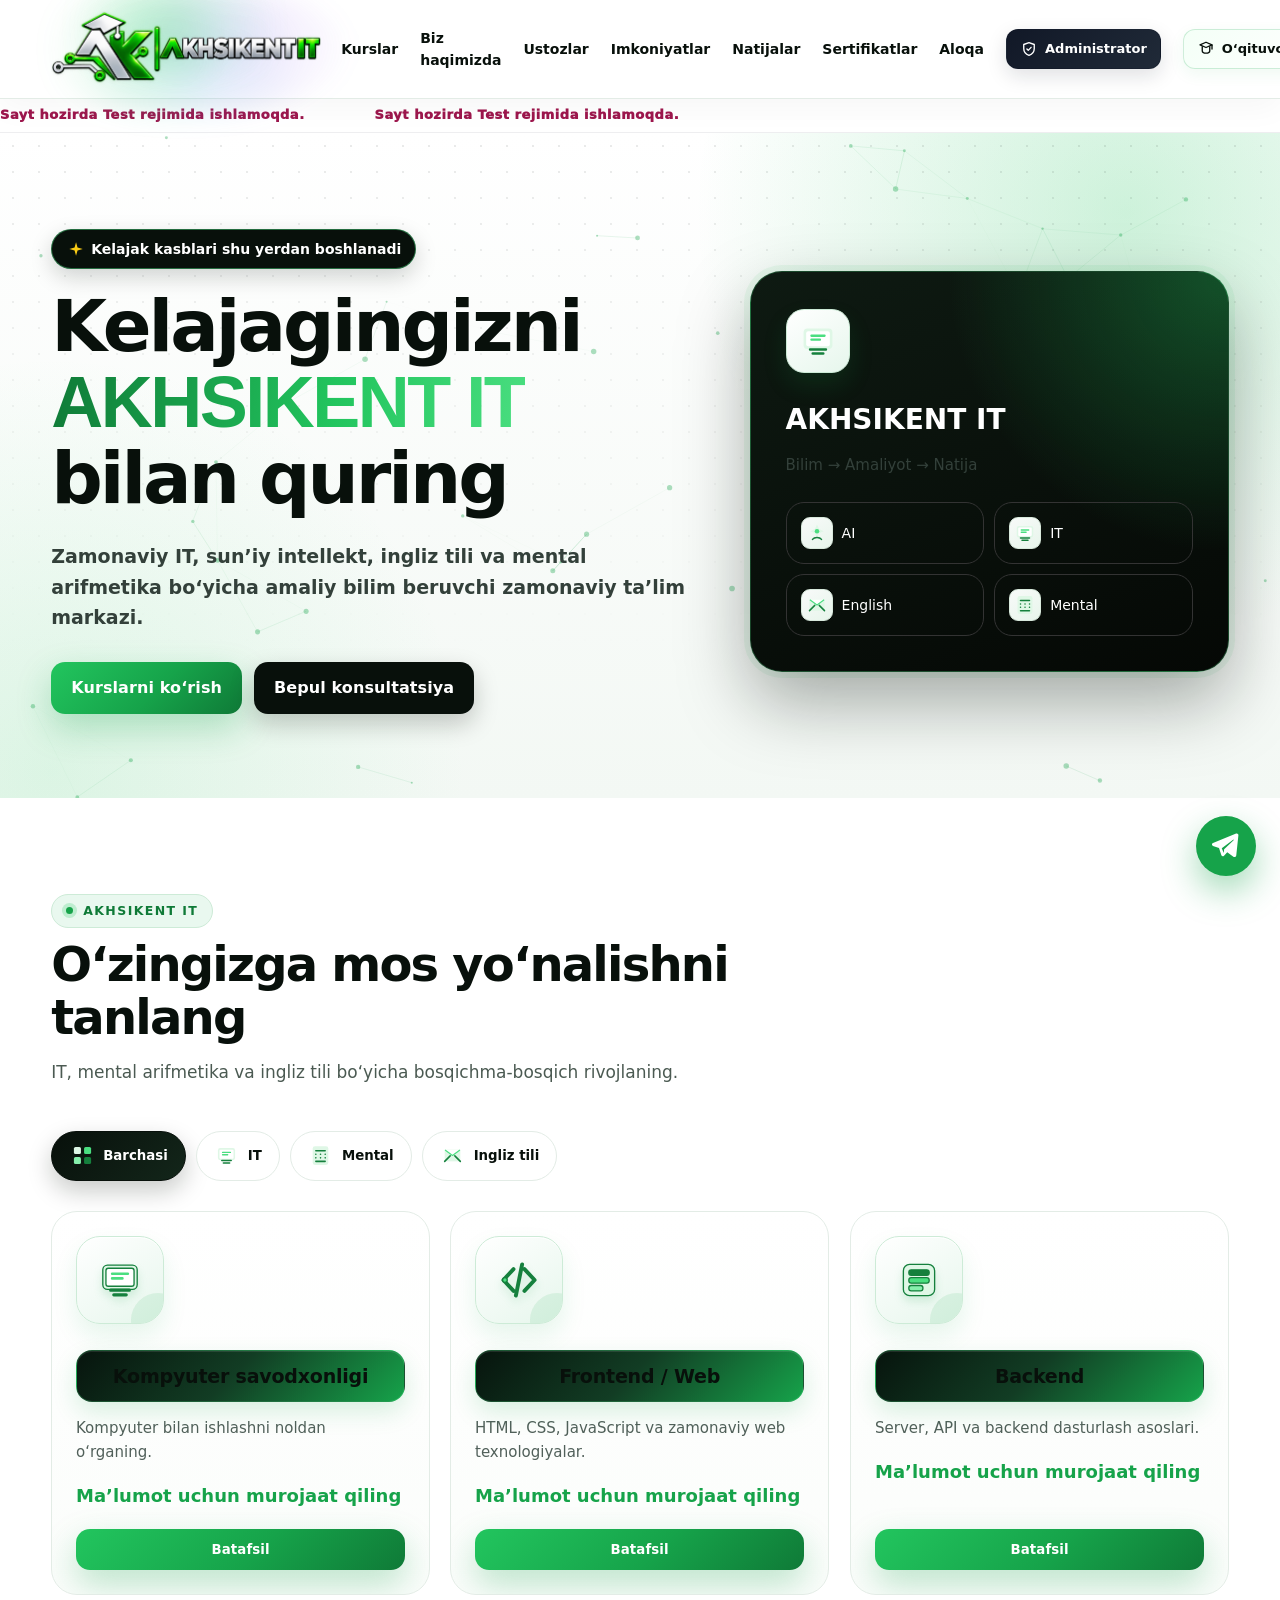
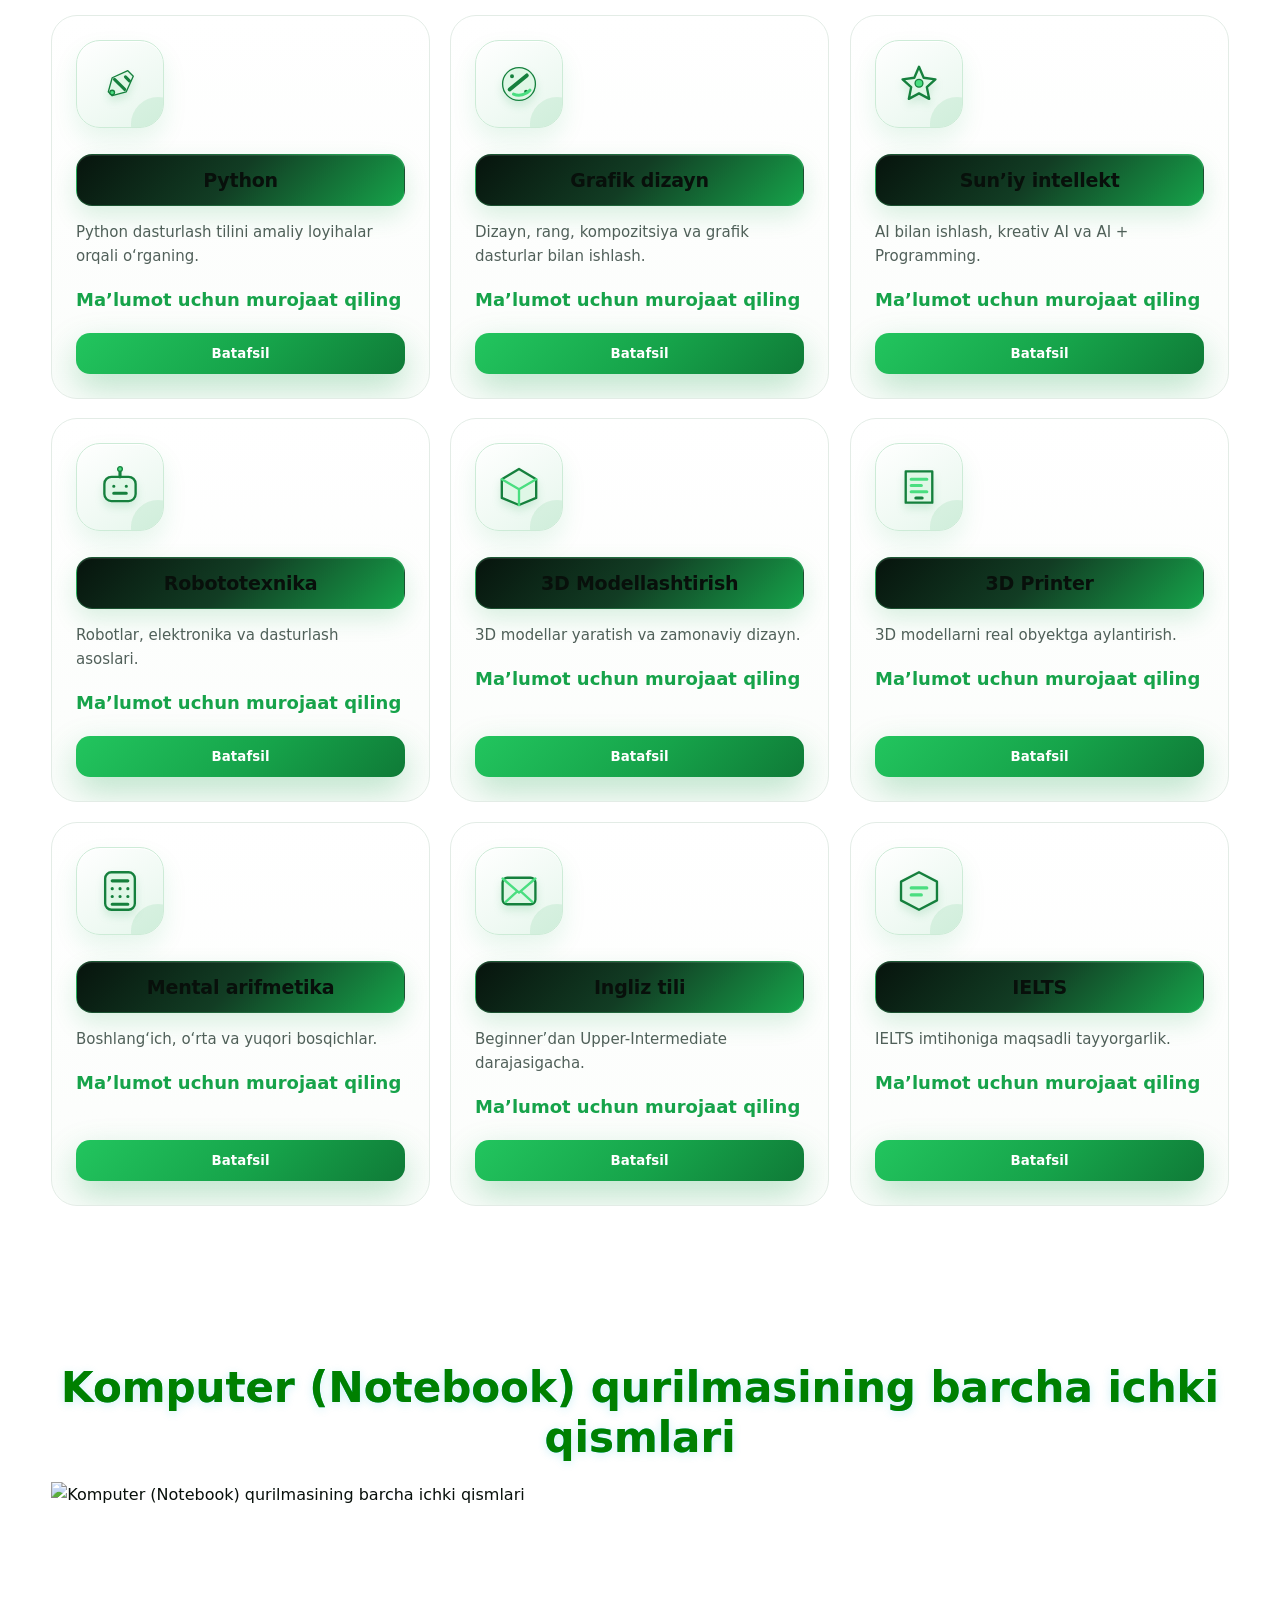
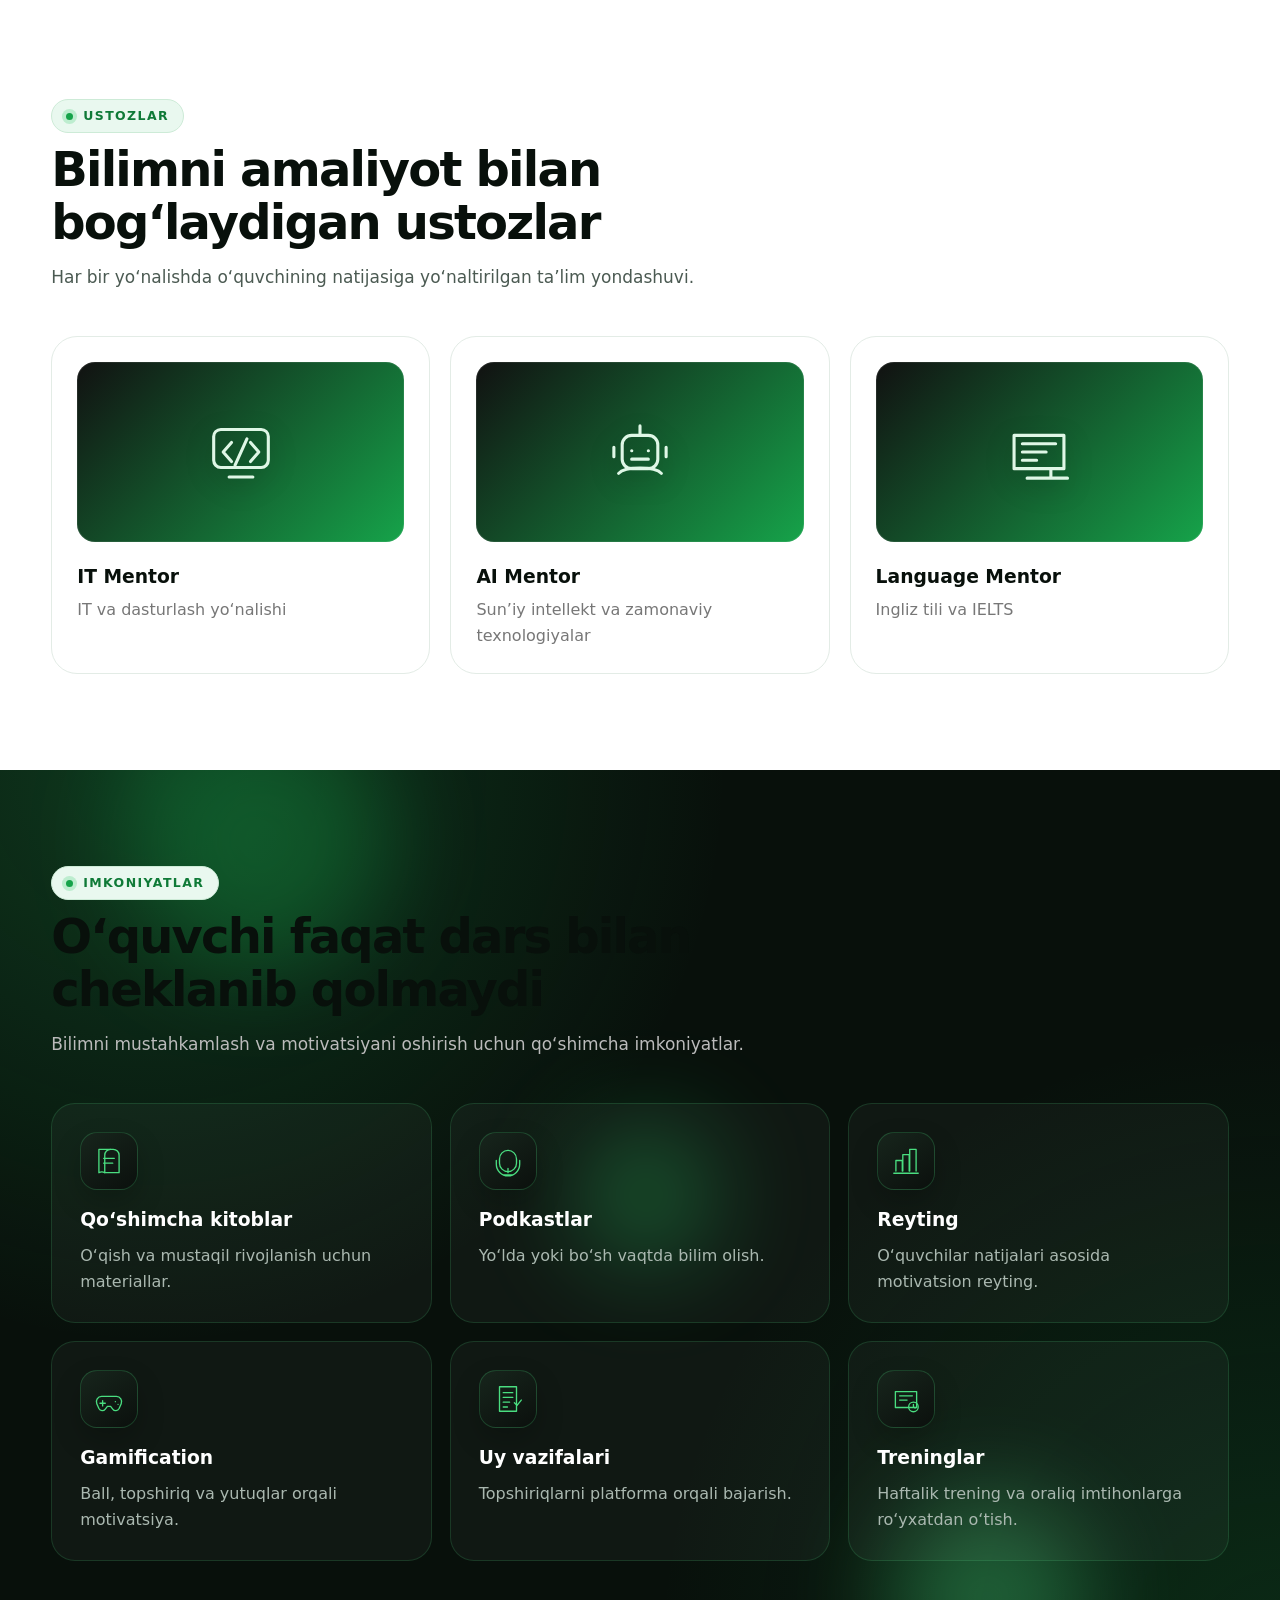
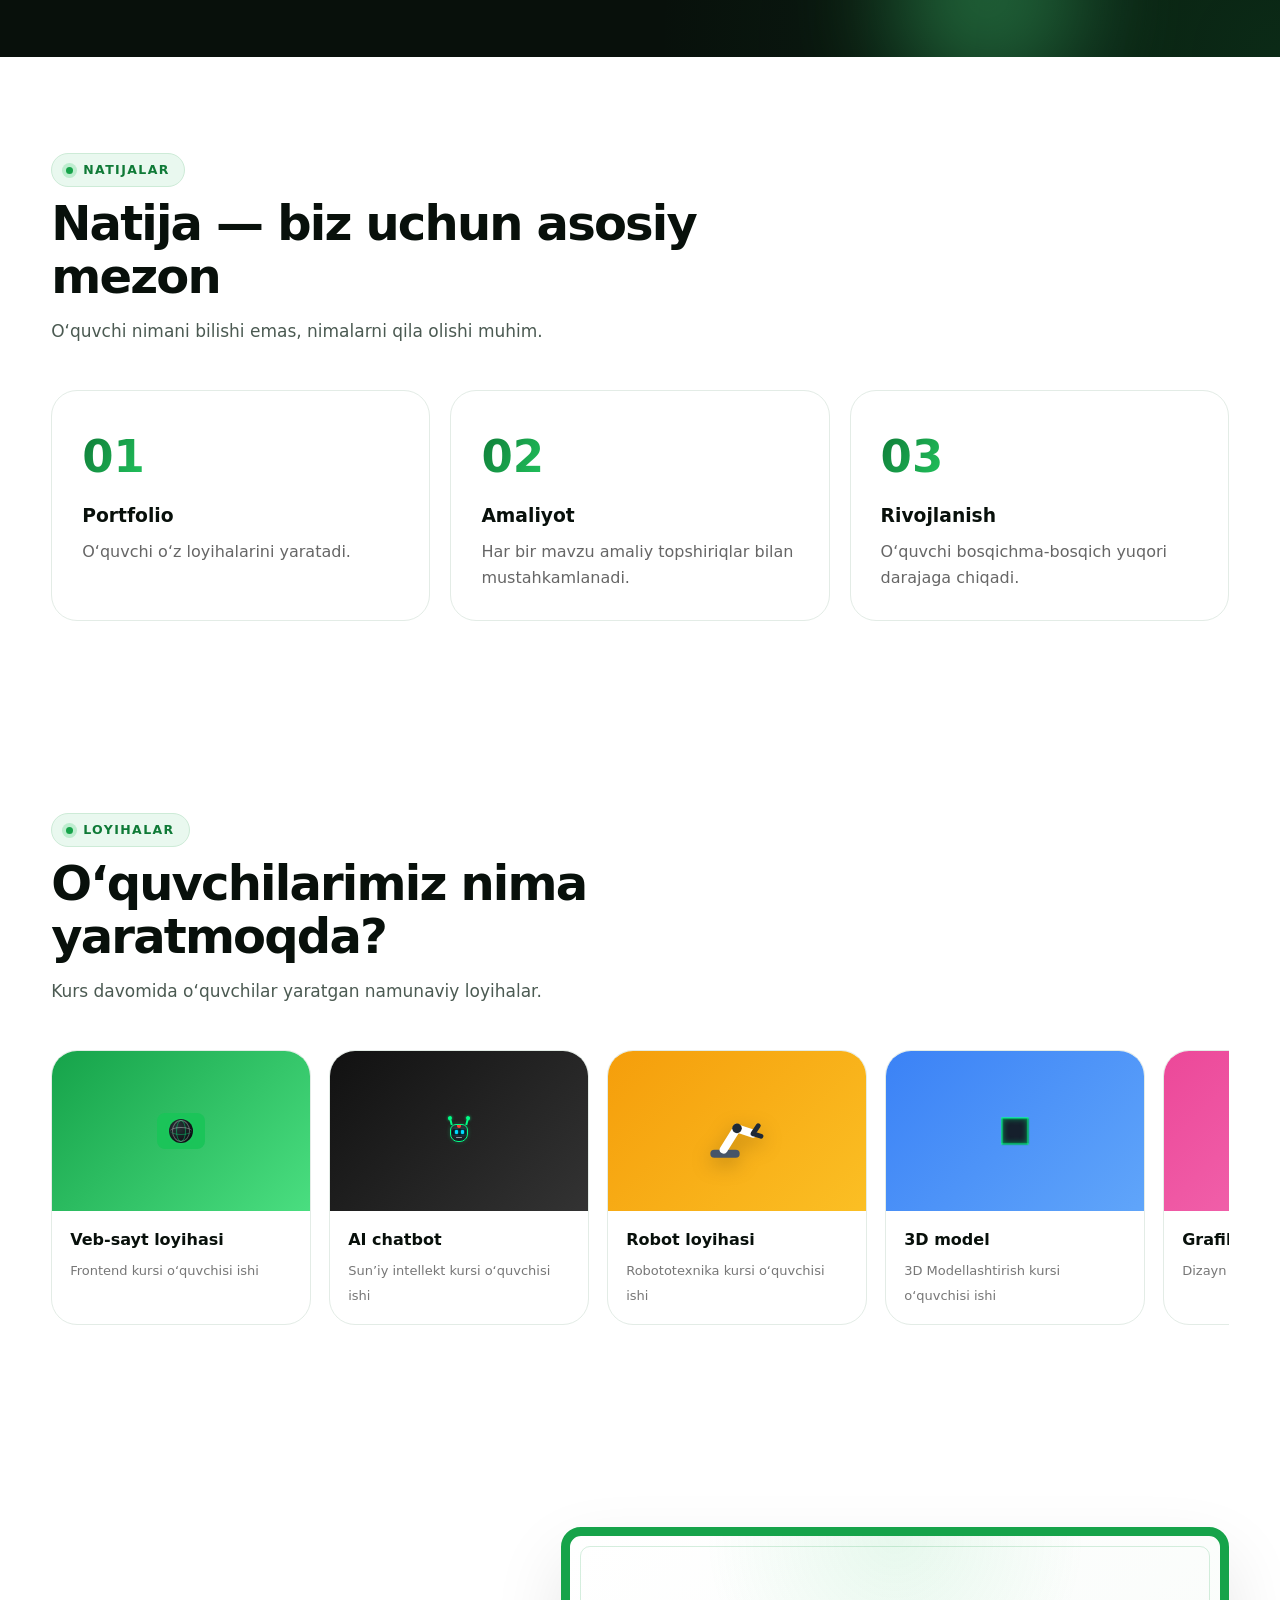
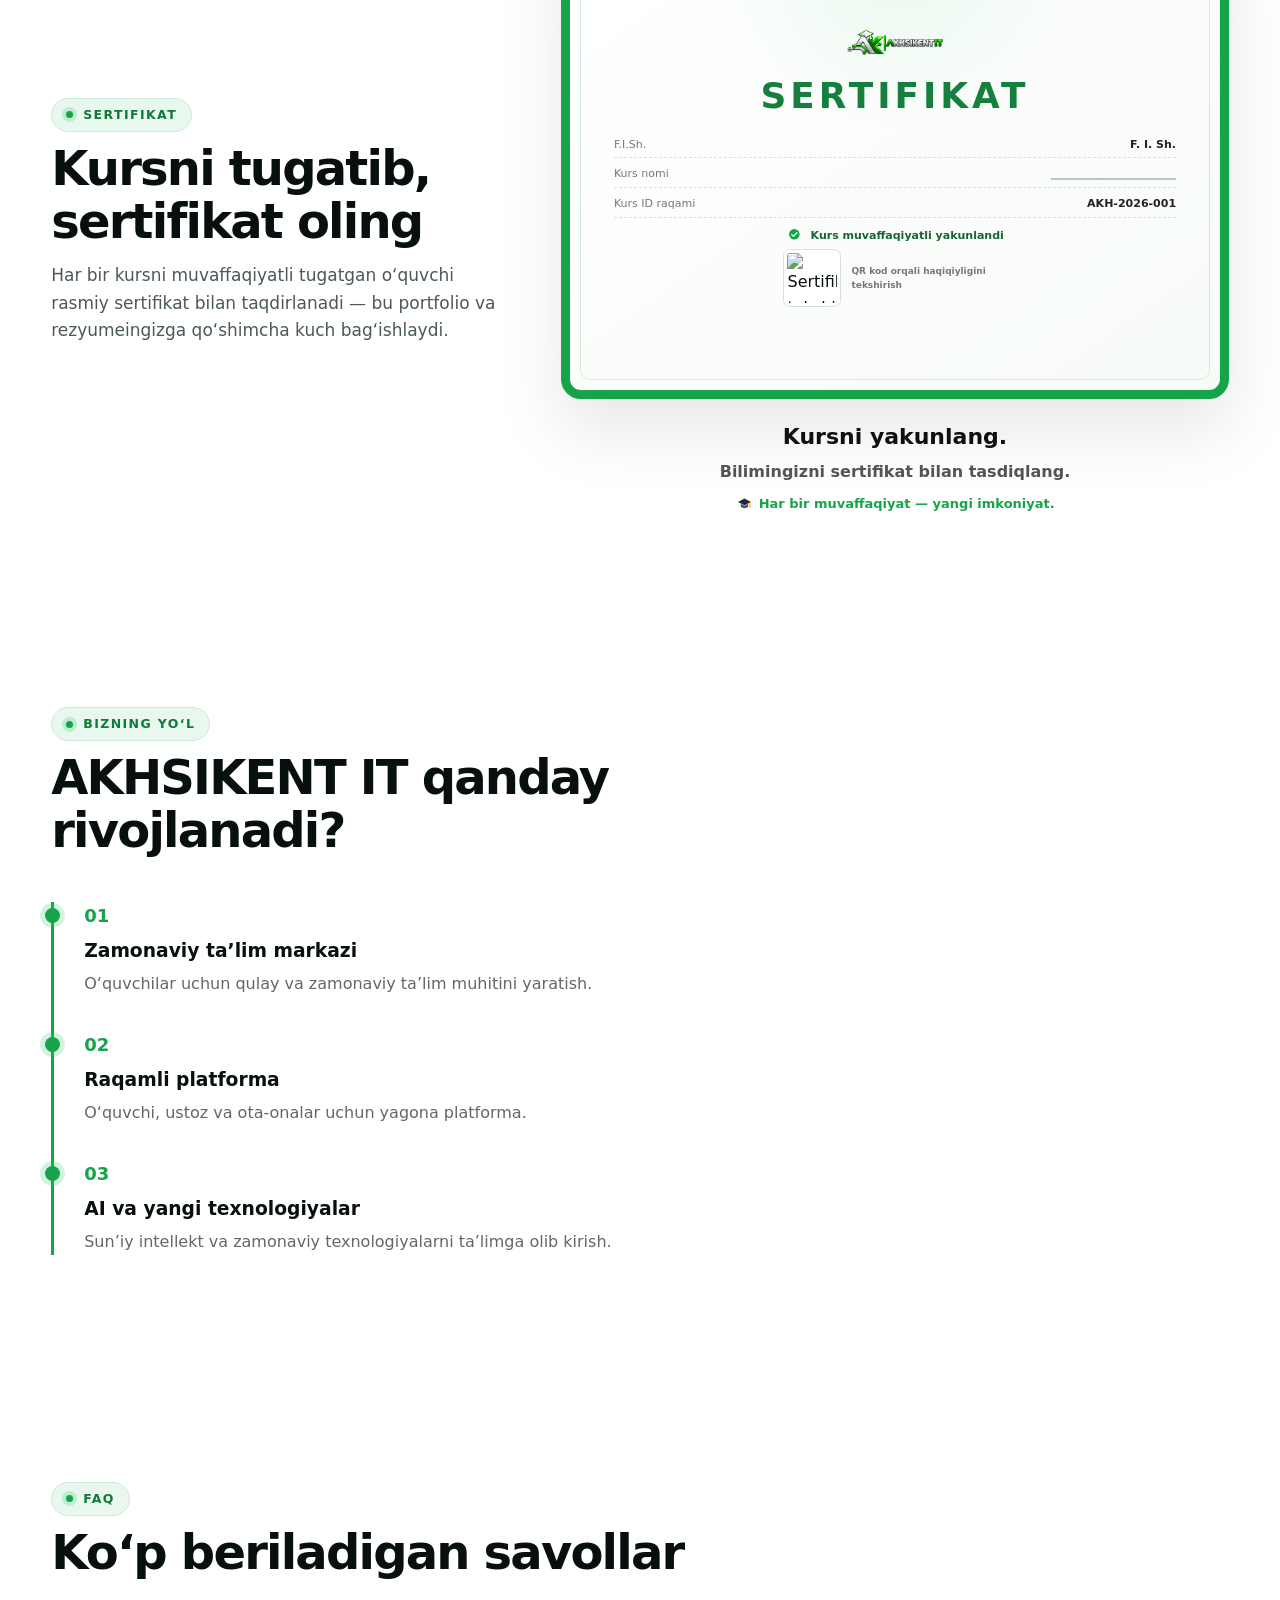
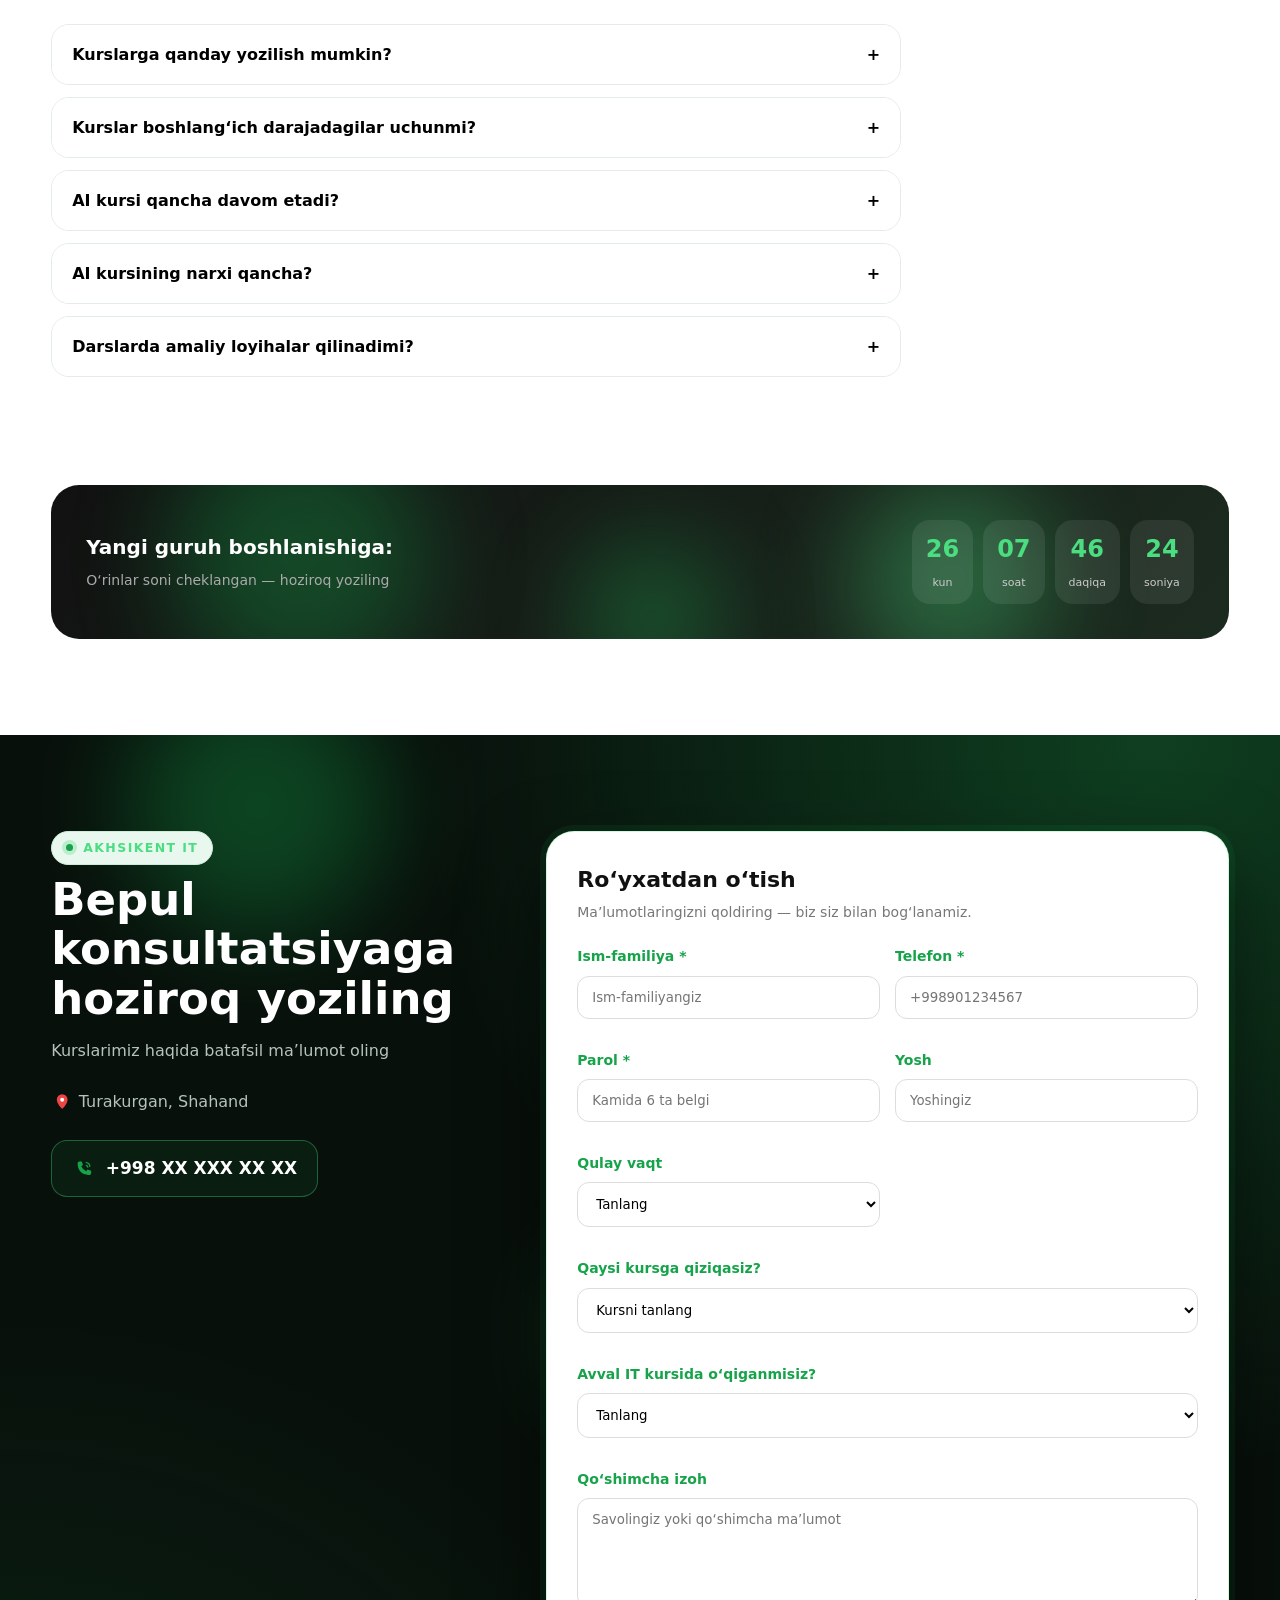
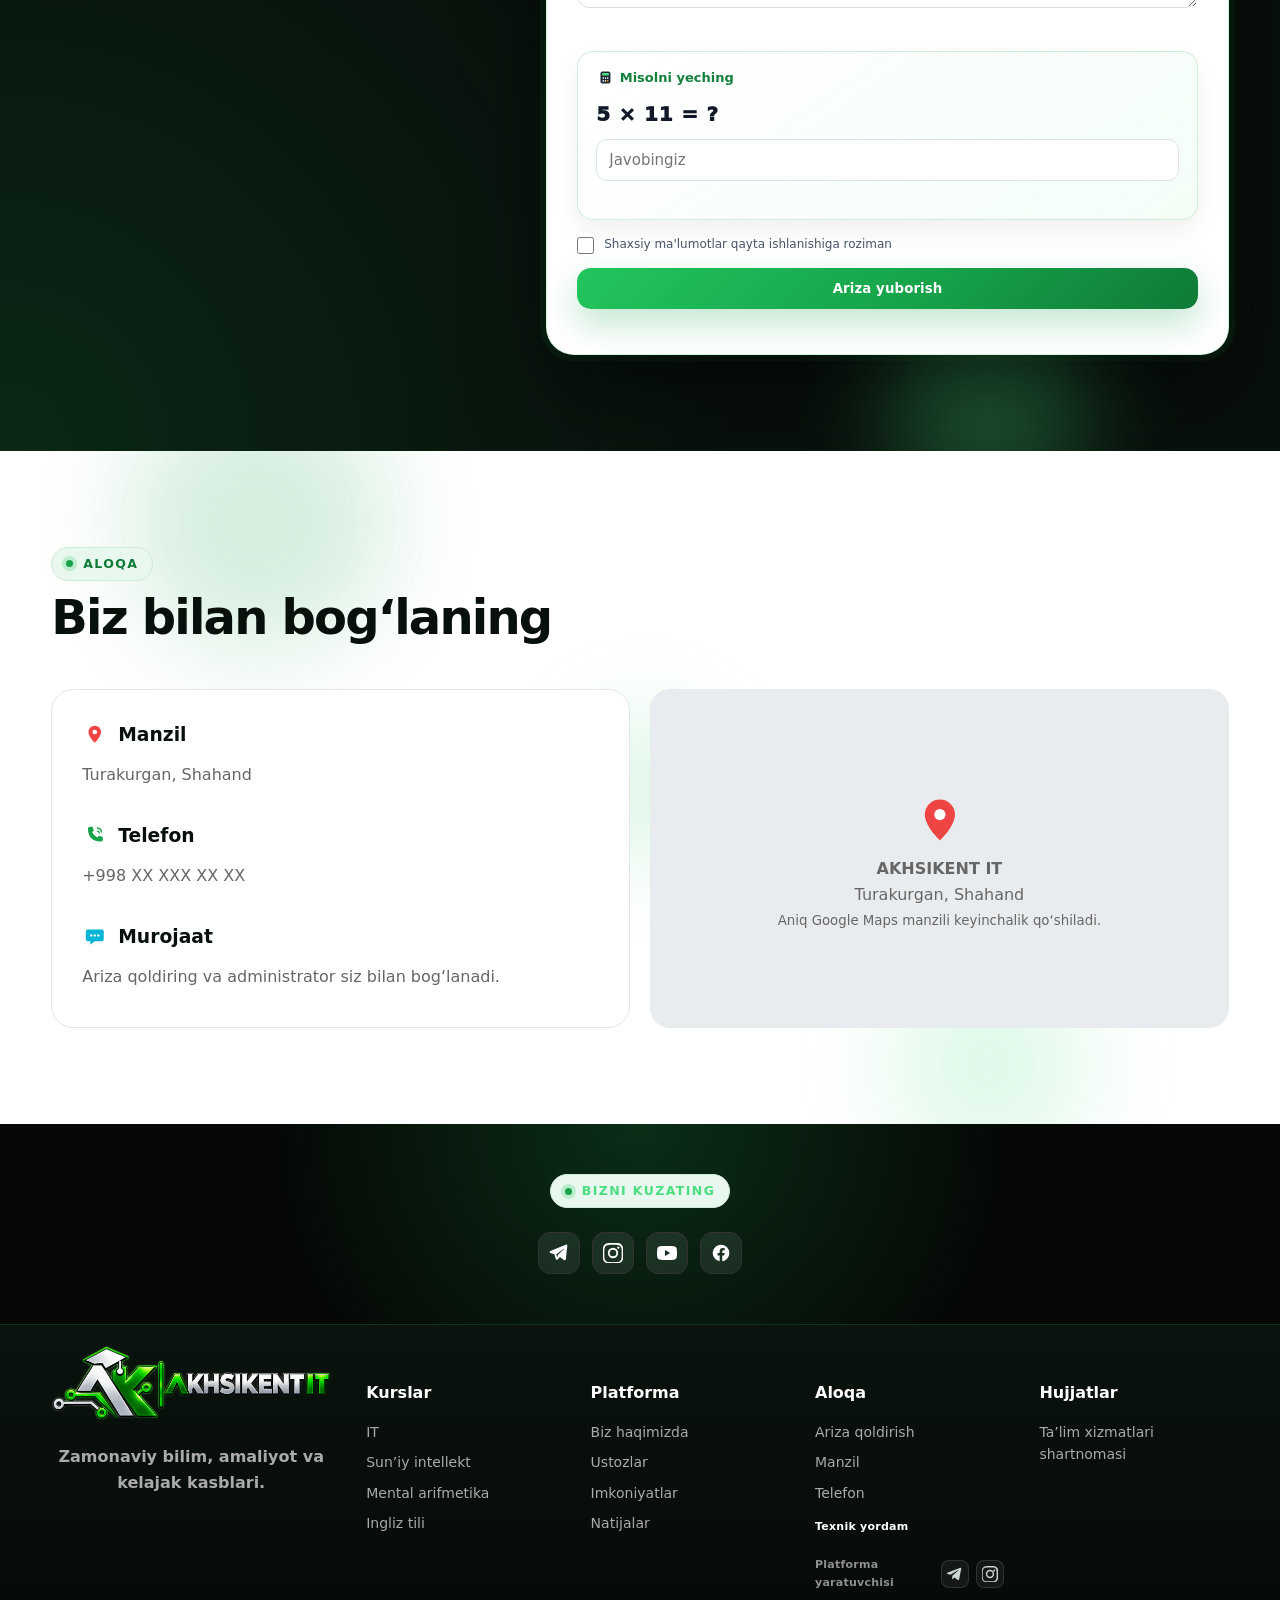
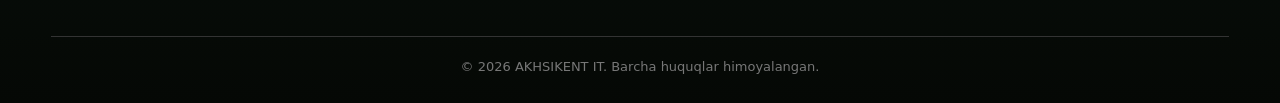
==== commit c8d08a79: "fix: remove unused registration verification state" ====
--- a/frontend/index.html
+++ b/frontend/index.html
@@ -7452,8 +7452,7 @@
    APPLICATION FORM
 ========================= */
 
-let registrationSmsVerified = false;
-    let registrationSmsRequested = false;
+let registrationSmsRequested = false;
 
     async function requestRegistrationSmsCode() {
         const phone = document.getElementById("phone").value.trim();
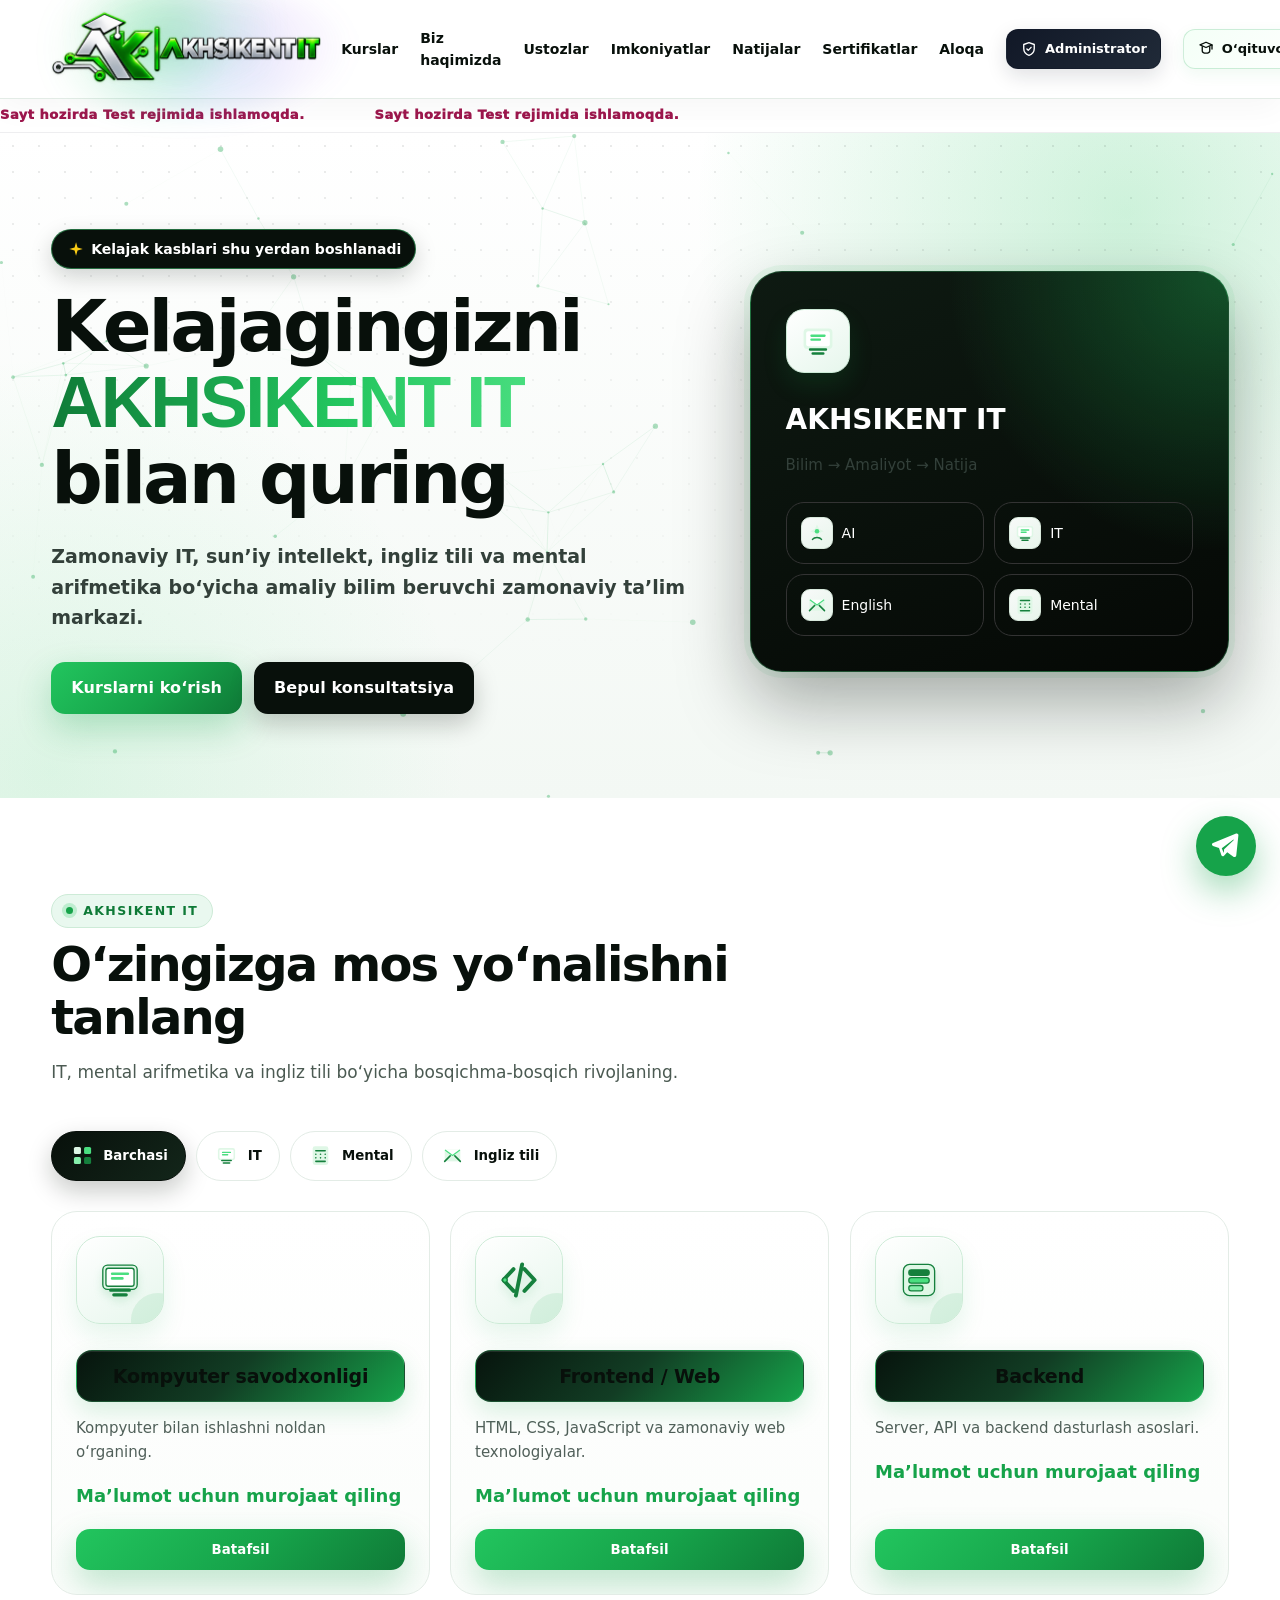
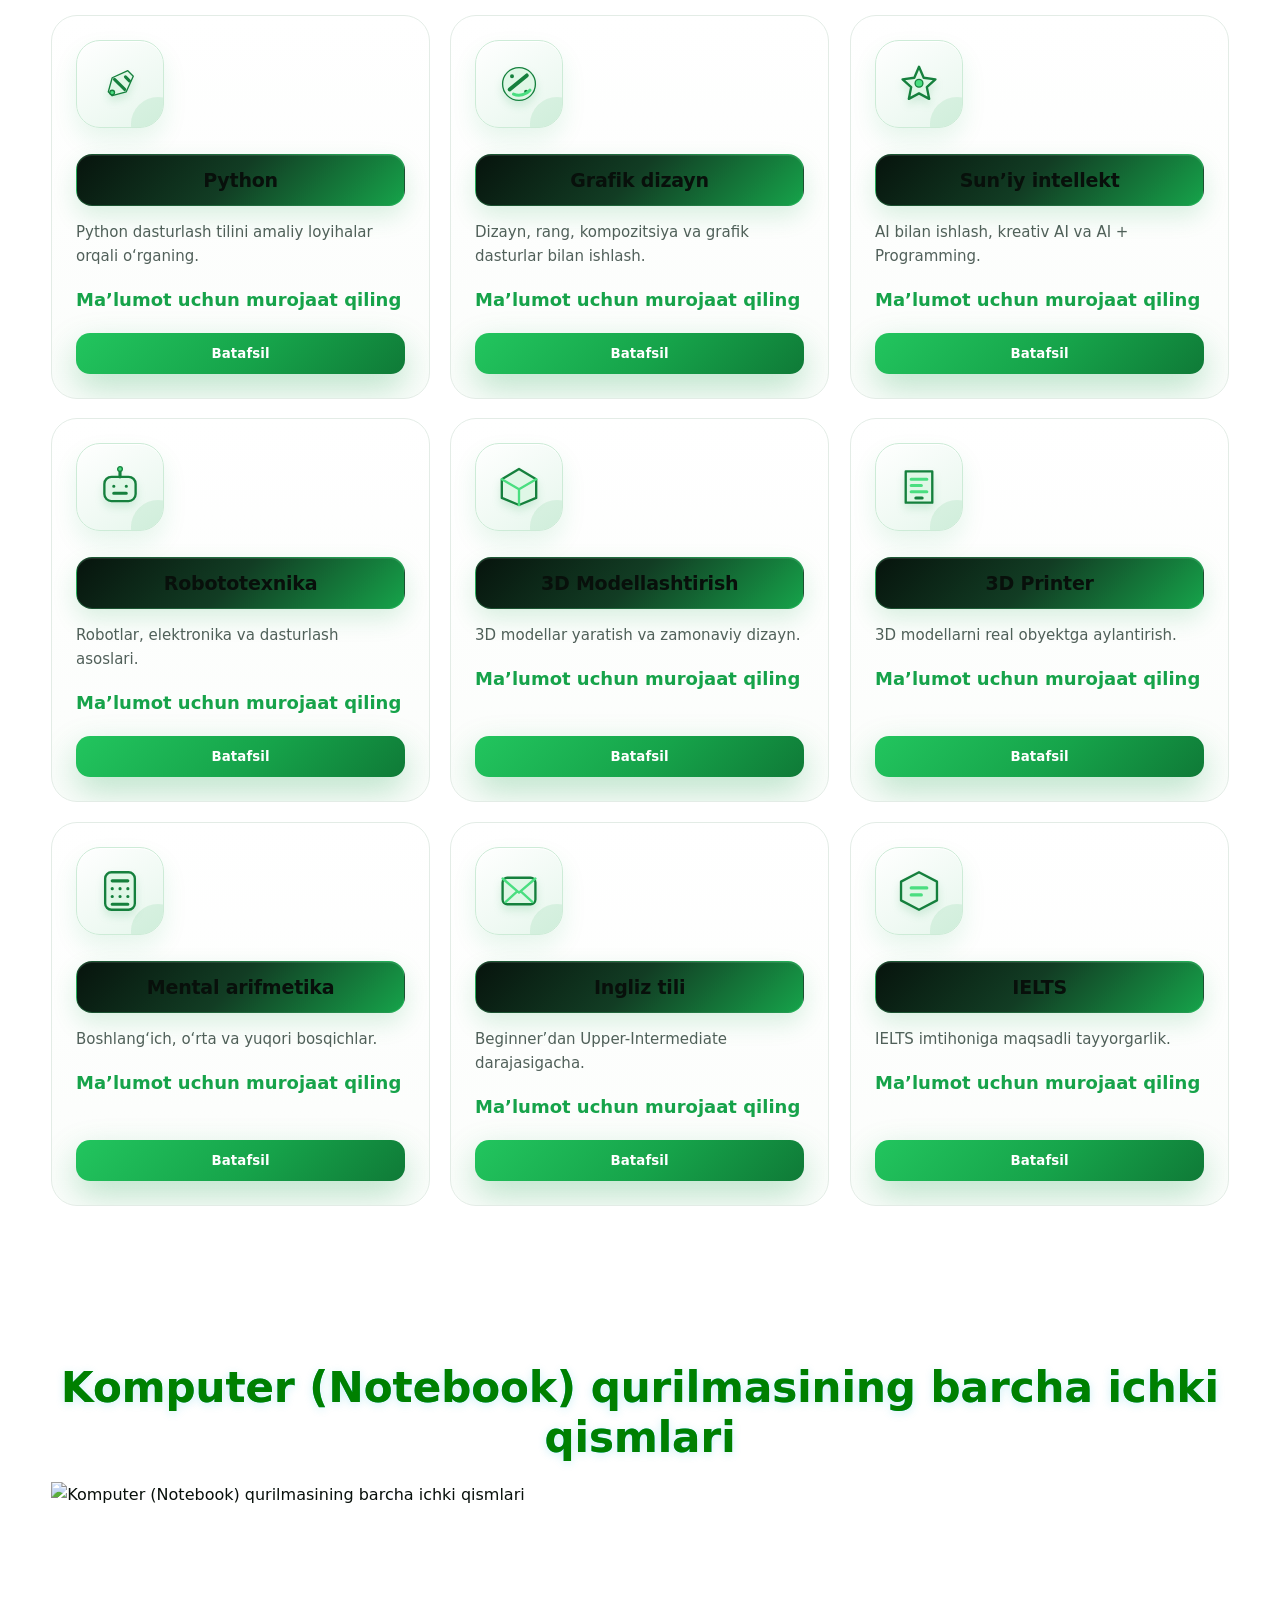
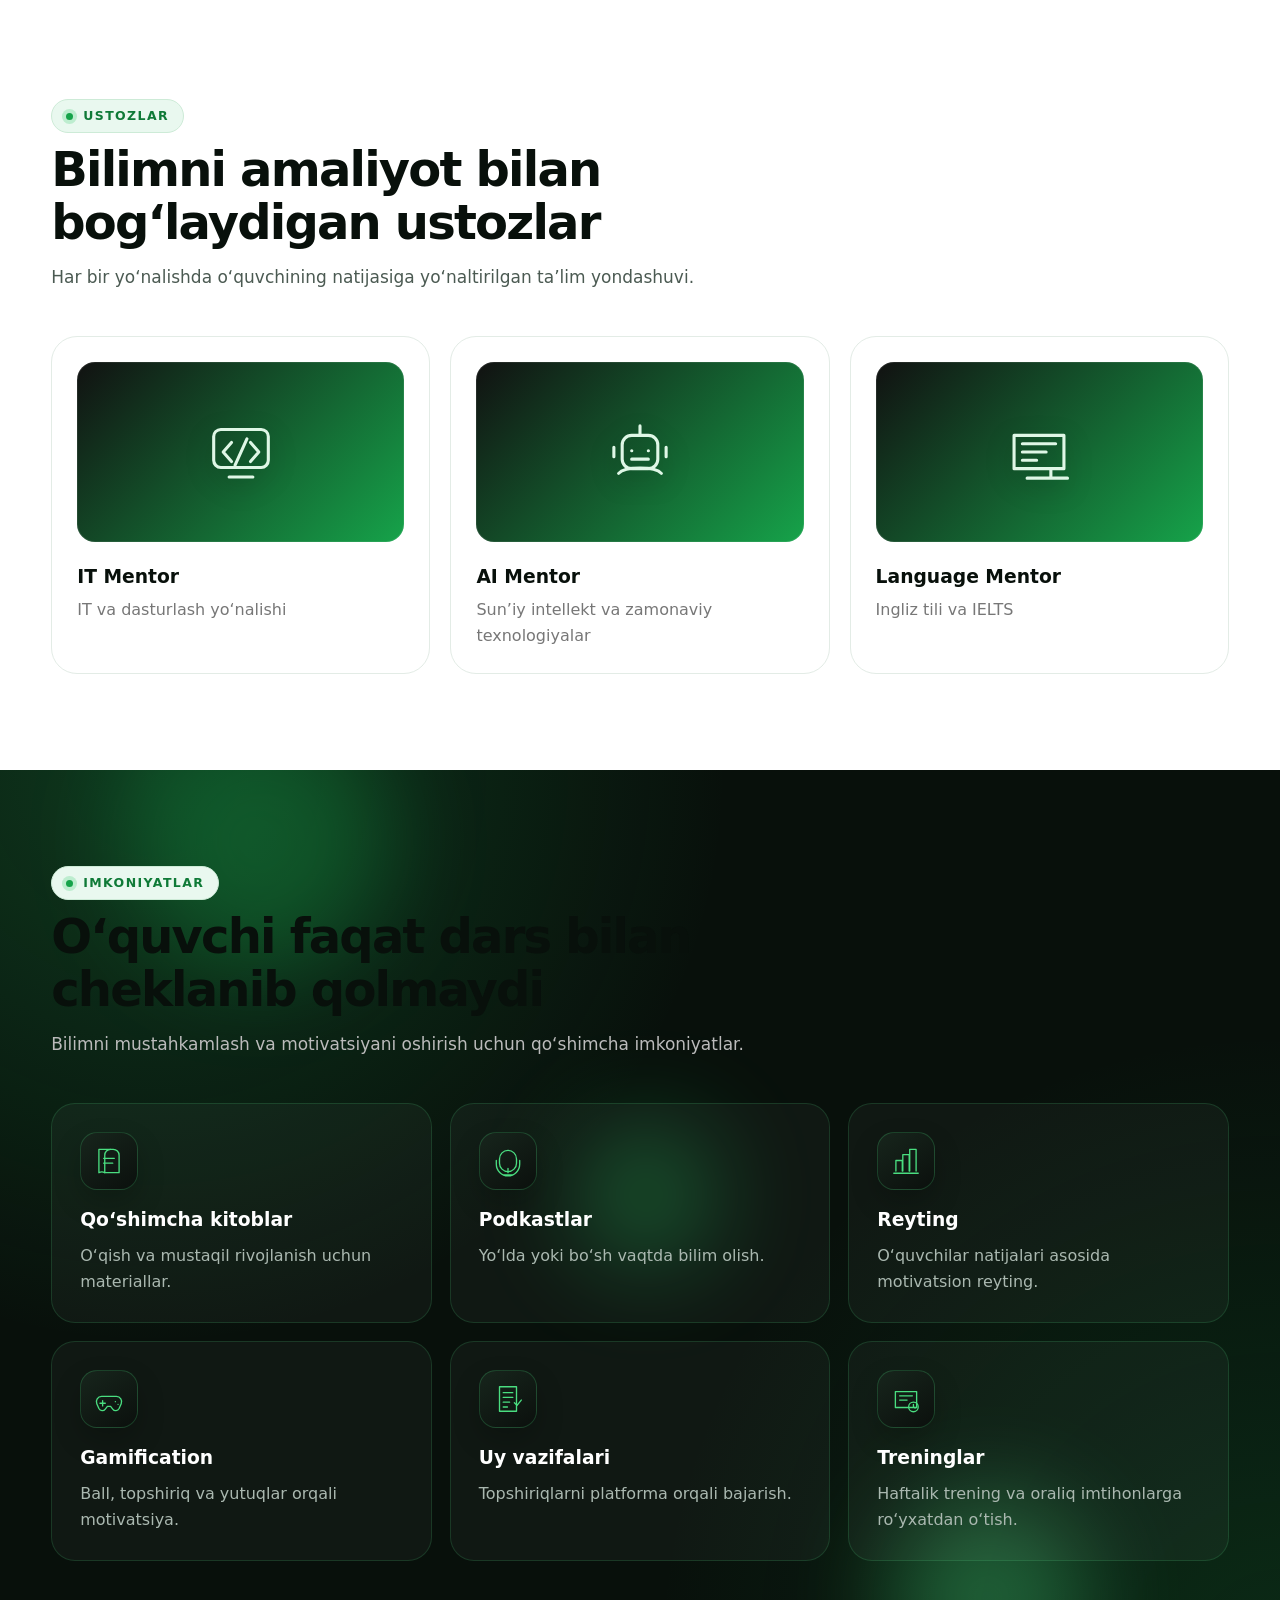
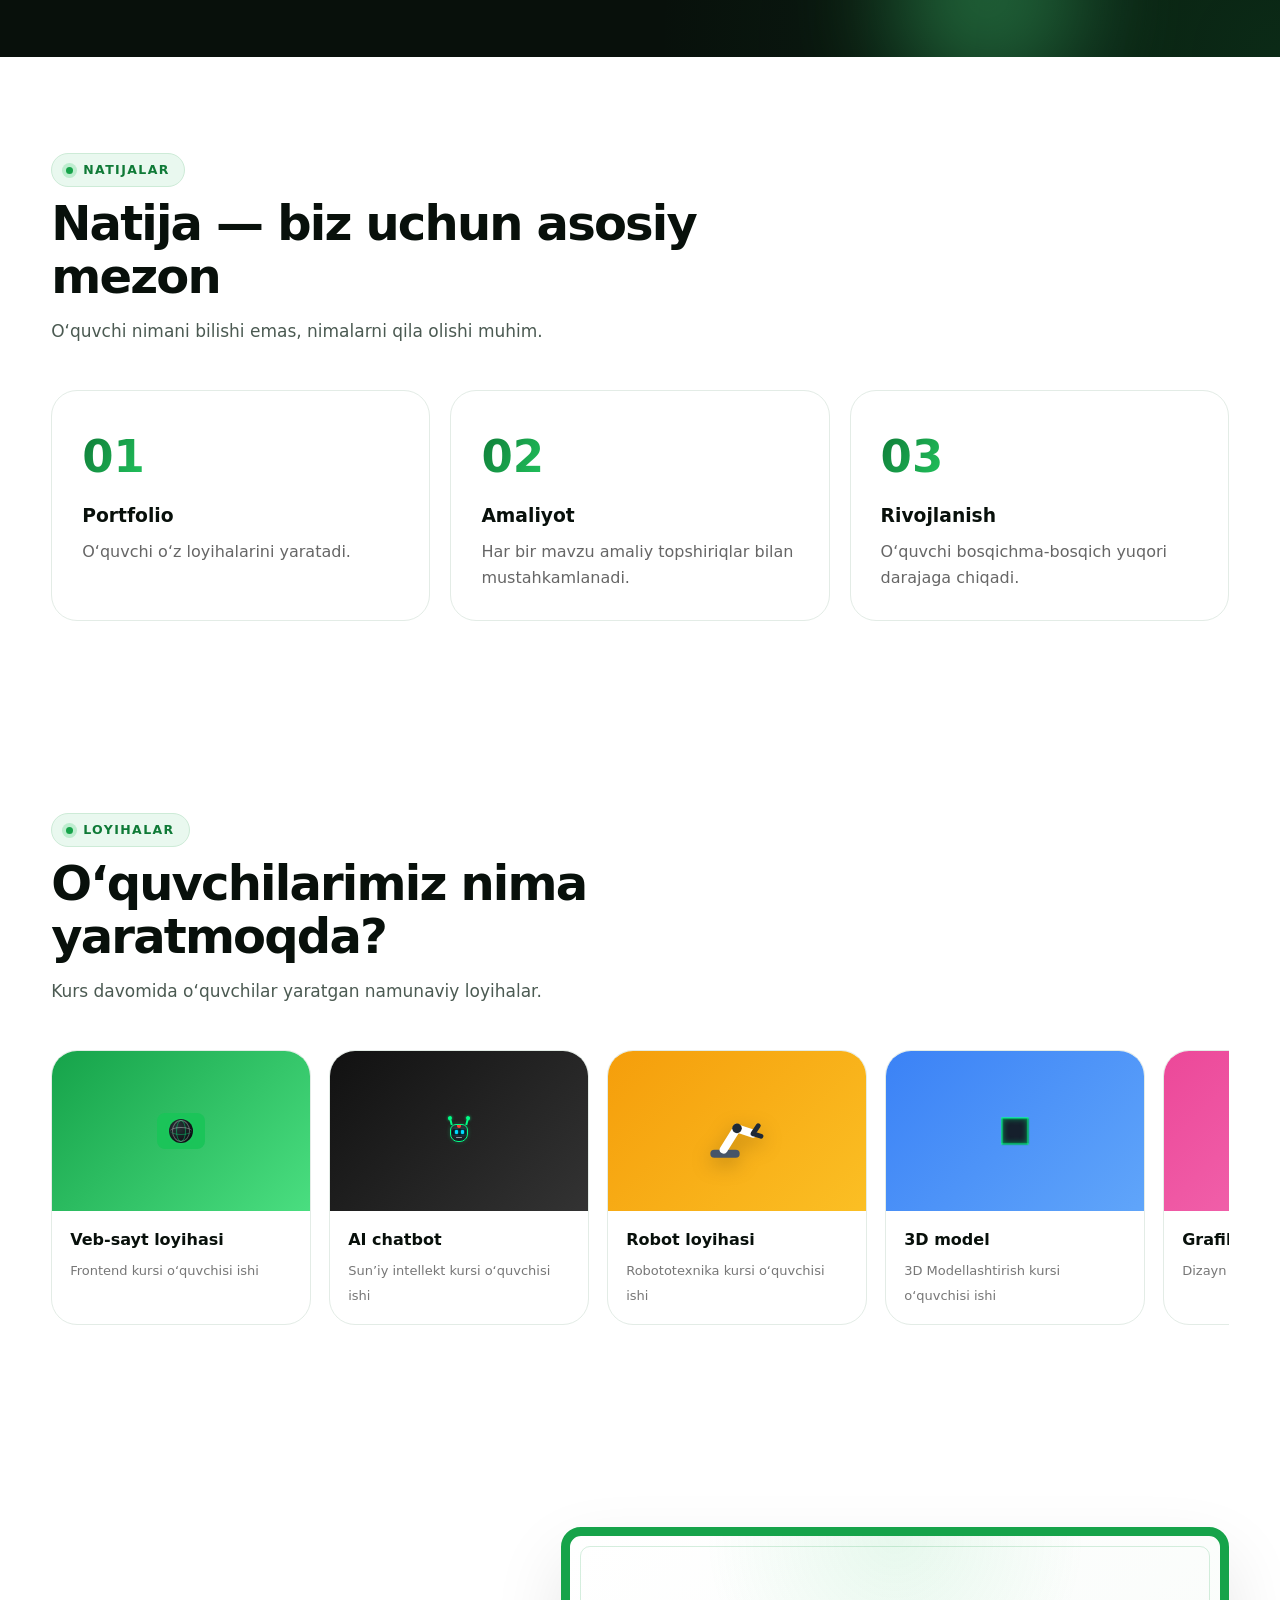
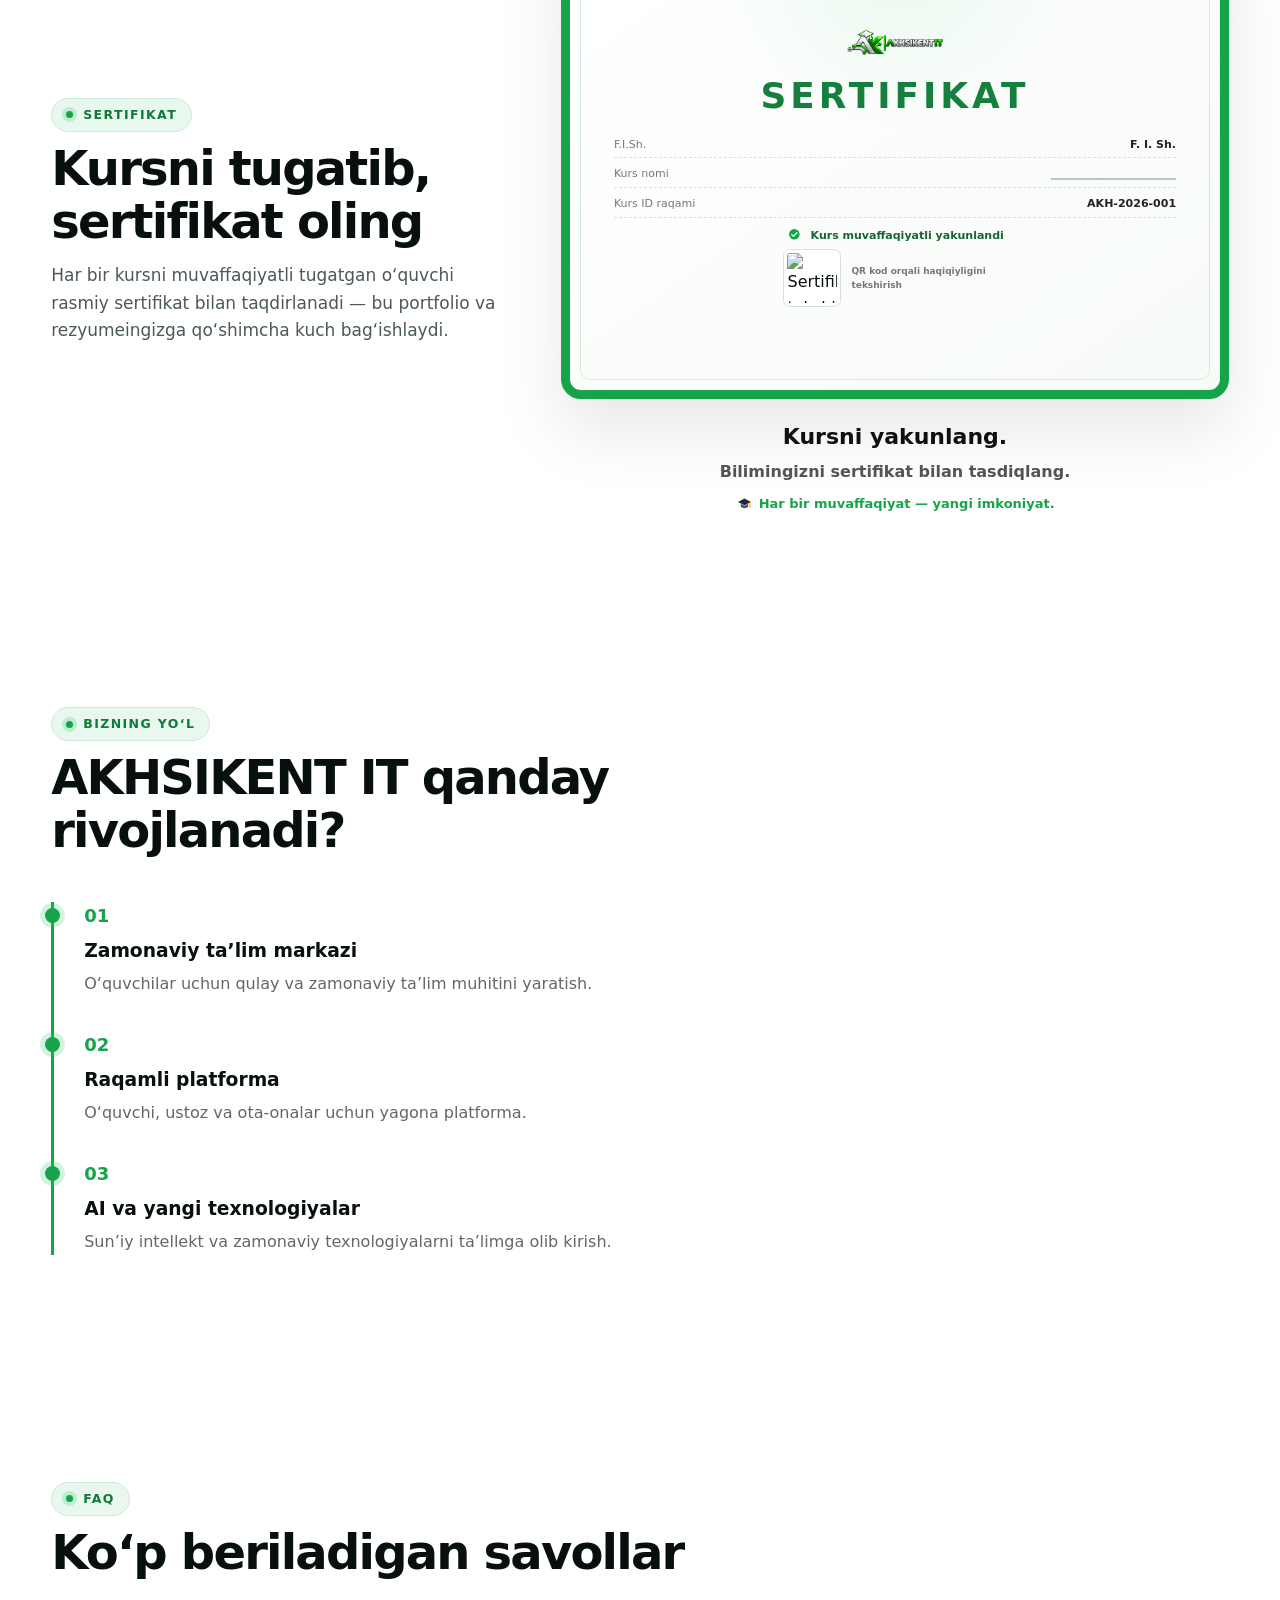
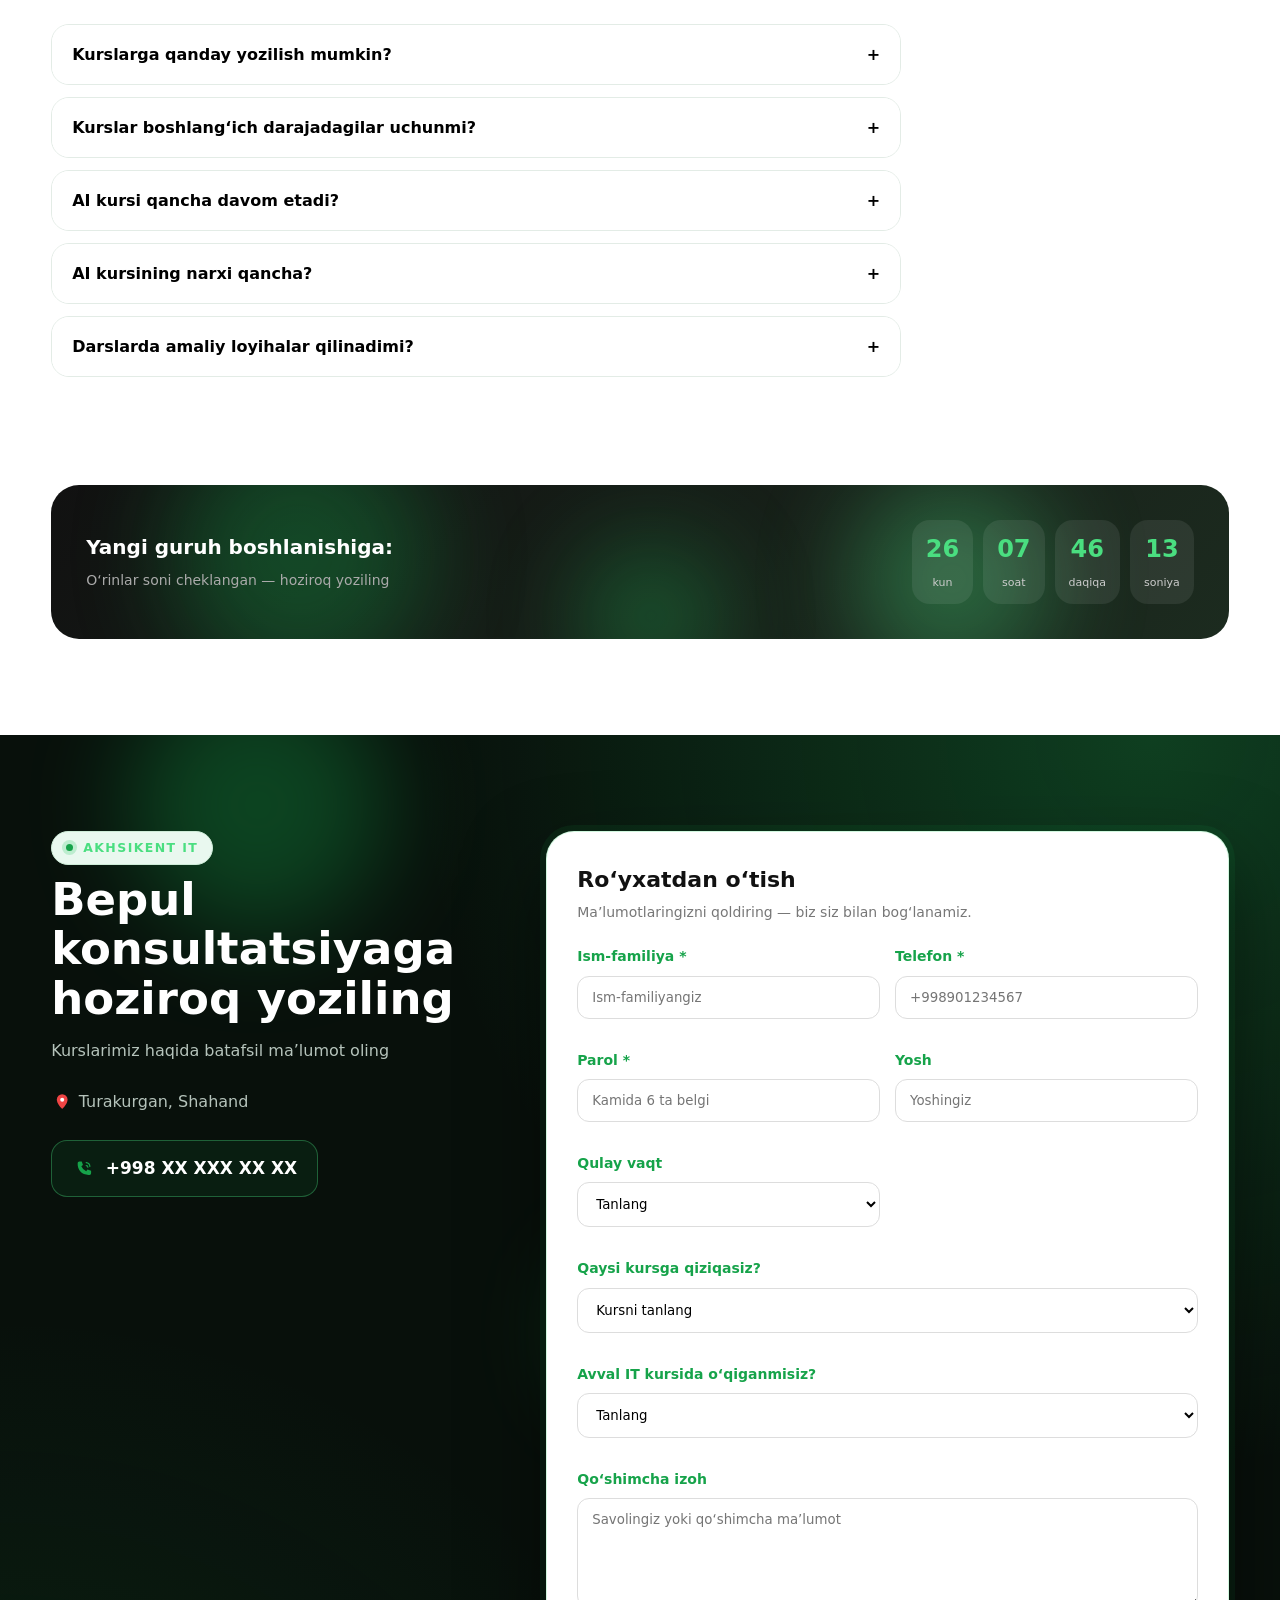
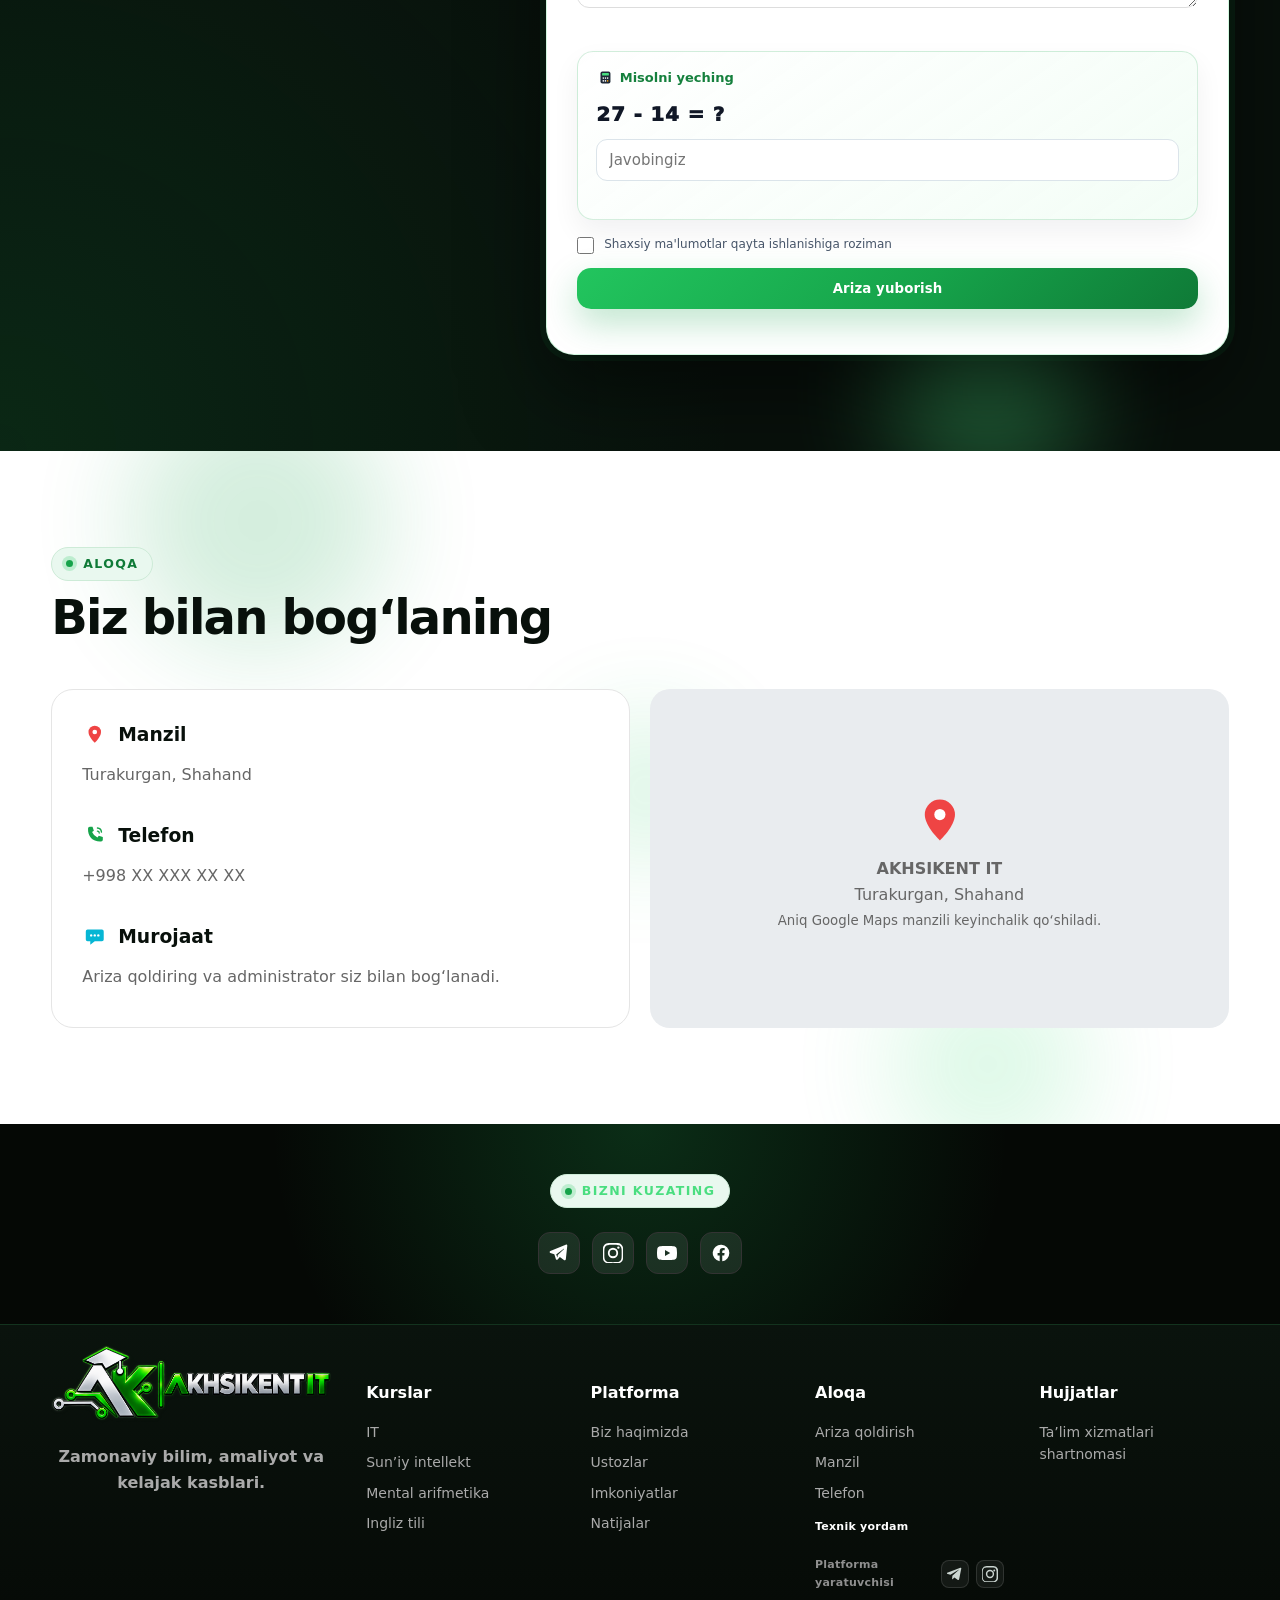
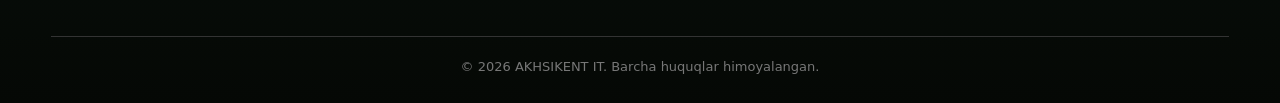
==== commit 82653842: "refactor: remove SMS registration UI" ====
--- a/frontend/index.html
+++ b/frontend/index.html
@@ -5985,15 +5985,6 @@
                         required
                     >
 
-                </div>
-
-                <div class="form-group full" id="registrationSmsCodeWrap" style="display:none;">
-                    <label for="registrationSmsCode">SMS tasdiqlash kodi *</label>
-                    <div style="display:flex;gap:10px;align-items:stretch;">
-                        <input type="text" id="registrationSmsCode" placeholder="6 xonali kod" inputmode="numeric" maxlength="6" autocomplete="one-time-code" style="flex:1;">
-                        <button type="button" id="registrationSmsResend" class="btn" style="white-space:nowrap;">Kodni qayta yuborish</button>
-                    </div>
-                    <small id="registrationSmsHint" style="display:block;margin-top:7px;color:#64748b;">Telefoningizga Akhsikent IT tasdiqlash kodi yuboriladi.</small>
                 </div>
 
 
@@ -7452,44 +7443,7 @@
    APPLICATION FORM
 ========================= */
 
-let registrationSmsRequested = false;
-
-    async function requestRegistrationSmsCode() {
-        const phone = document.getElementById("phone").value.trim();
-        const message = document.getElementById("formMessage");
-        const wrap = document.getElementById("registrationSmsCodeWrap");
-        const hint = document.getElementById("registrationSmsHint");
-
-        if (!phone) {
-            message.textContent = "Avval telefon raqamingizni kiriting.";
-            message.style.color = "#be185d";
-            return false;
-        }
-
-        try {
-            const response = await fetch(API_URL + "/sms/registration/request", {
-                method: "POST",
-                headers: {"Content-Type": "application/json"},
-                body: JSON.stringify({phone})
-            });
-            const data = await response.json().catch(() => ({}));
-            if (!response.ok) throw new Error(data.detail || "SMS kod yuborilmadi.");
-
-            registrationSmsRequested = true;
-            wrap.style.display = "";
-            hint.textContent = "Kod yuborildi. SMSdagi 6 xonali kodni kiriting.";
-            message.textContent = "Tasdiqlash kodi yuborildi. Kodni kiriting va arizani yana yuboring.";
-            message.style.color = "#2563eb";
-            document.getElementById("registrationSmsCode").focus();
-            return true;
-        } catch (error) {
-            message.textContent = error.message || "SMS kod yuborilmadi.";
-            message.style.color = "#dc2626";
-            return false;
-        }
-    }
-
-    document.getElementById("registrationSmsResend")?.addEventListener("click", requestRegistrationSmsCode);
+
 
 document
     .getElementById("applicationForm")
@@ -7526,18 +7480,6 @@
             return;
         }
 
-        const smsCode = document.getElementById("registrationSmsCode").value.trim();
-        if (!registrationSmsRequested) {
-            await requestRegistrationSmsCode();
-            return;
-        }
-        if (!/^\d{6}$/.test(smsCode)) {
-            message.textContent = "SMSdagi 6 xonali kodni kiriting.";
-            message.style.color = "#be185d";
-            document.getElementById("registrationSmsCode").focus();
-            return;
-        }
-
         const params =
             new URLSearchParams({
 
@@ -7546,9 +7488,6 @@
 
                 phone:
                     document.getElementById("phone").value,
-
-                sms_code:
-                    smsCode,
 
                 password:
                     document.getElementById("registration_password").value,
@@ -7624,8 +7563,6 @@
                 .getElementById("applicationForm")
                 .reset();
 
-            registrationSmsRequested = false;
-            document.getElementById("registrationSmsCodeWrap").style.display = "none";
 
 
 
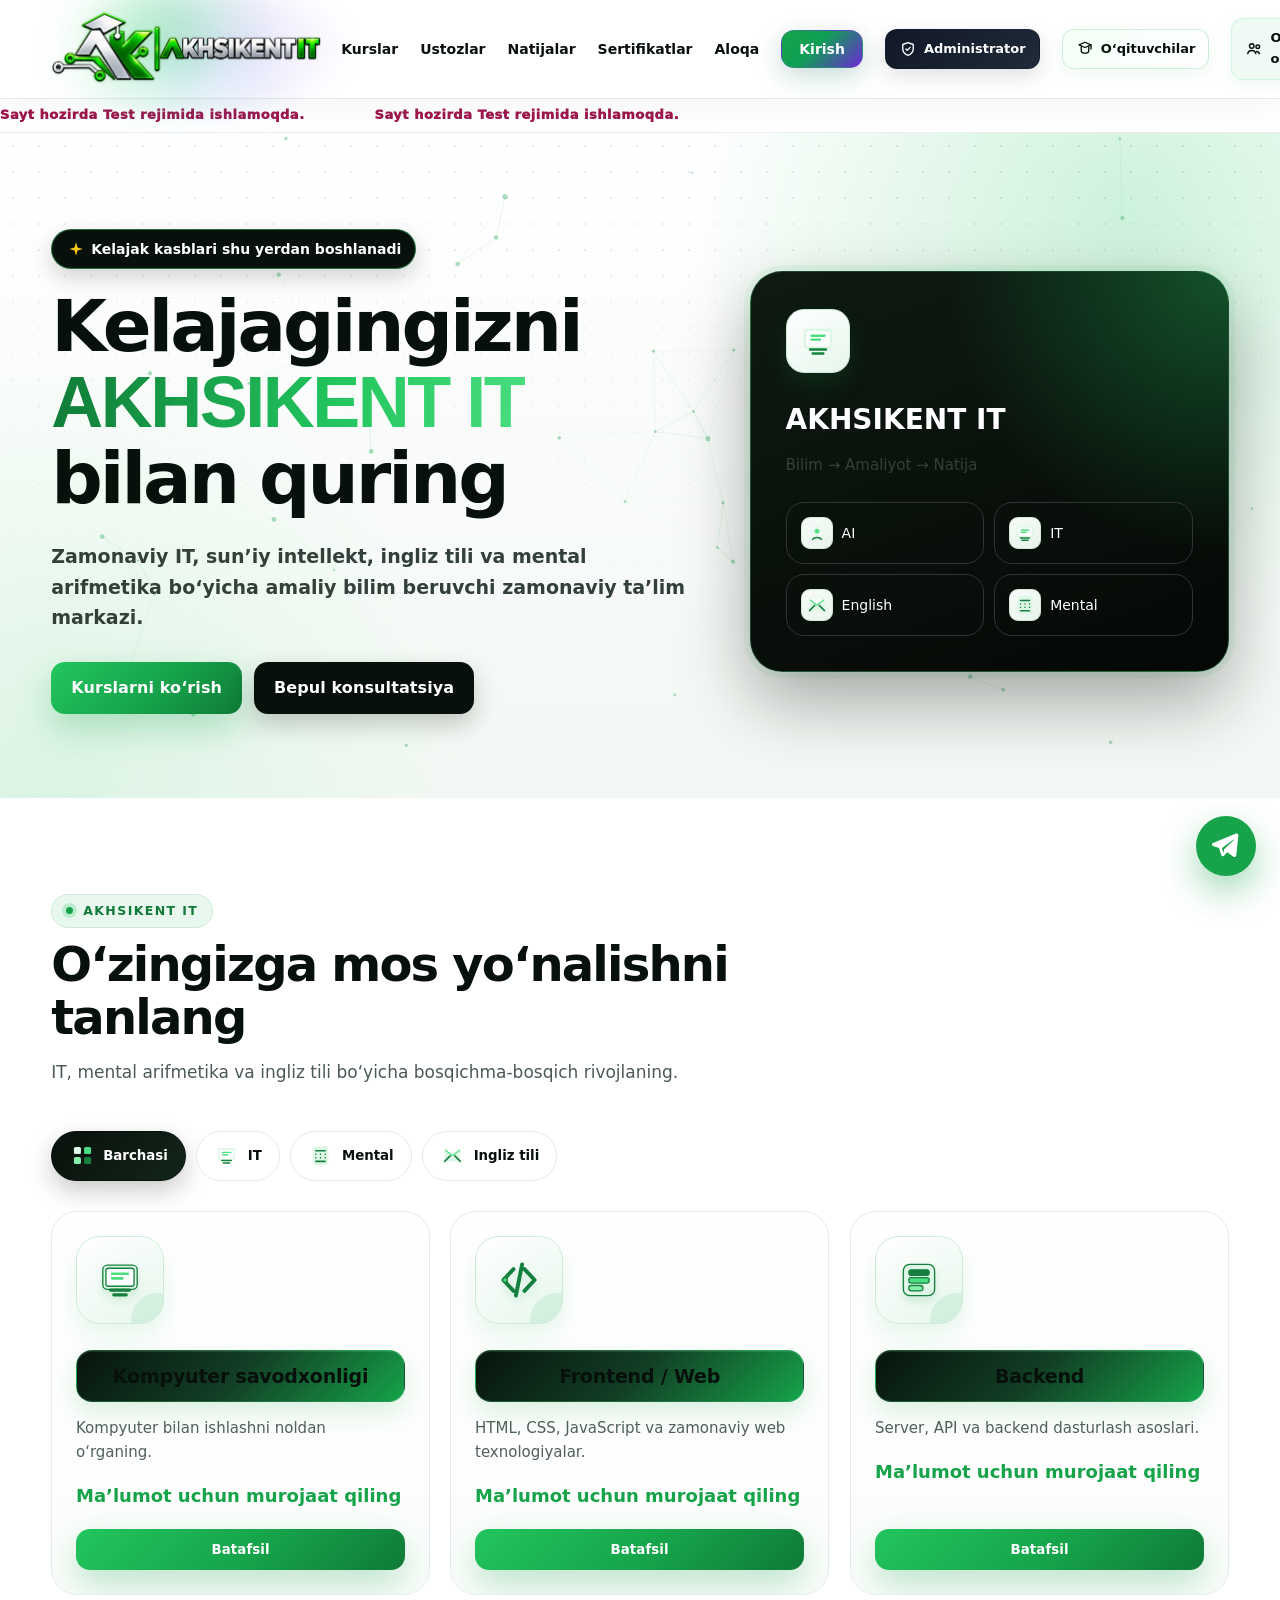
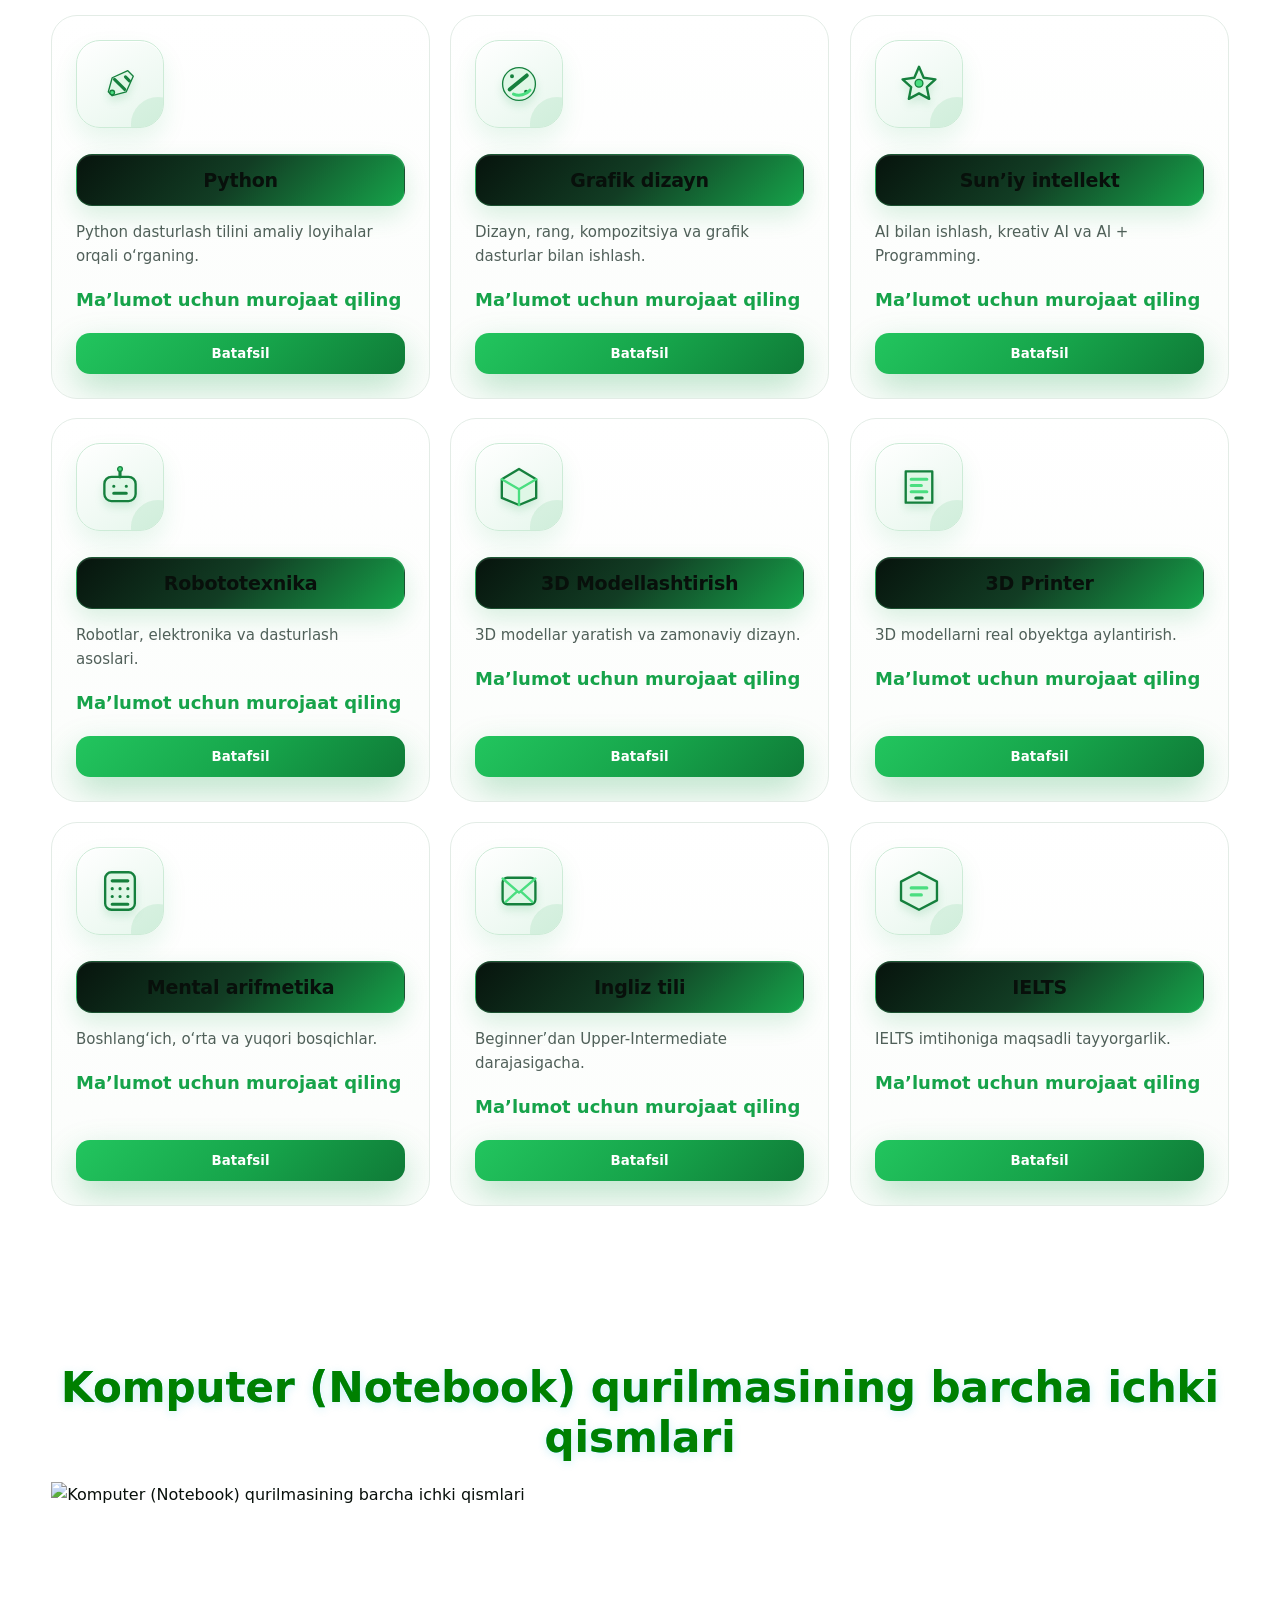
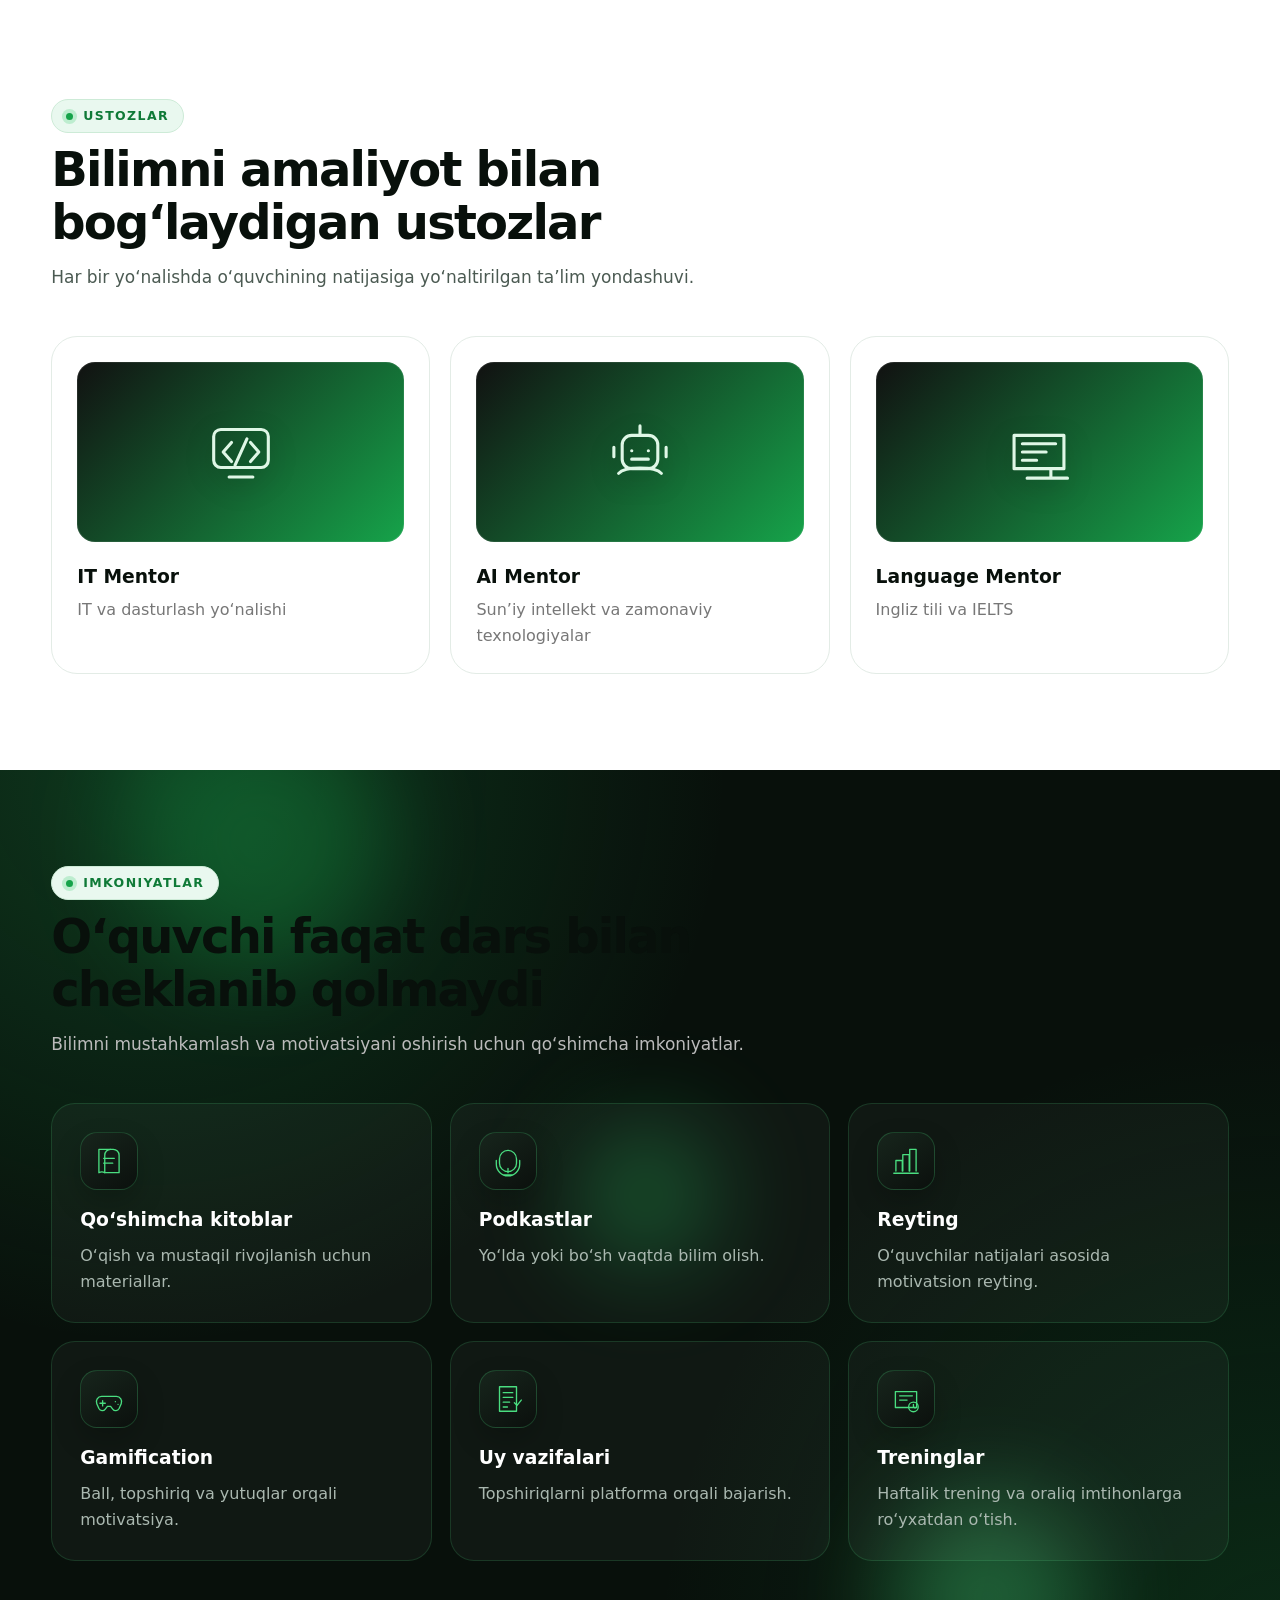
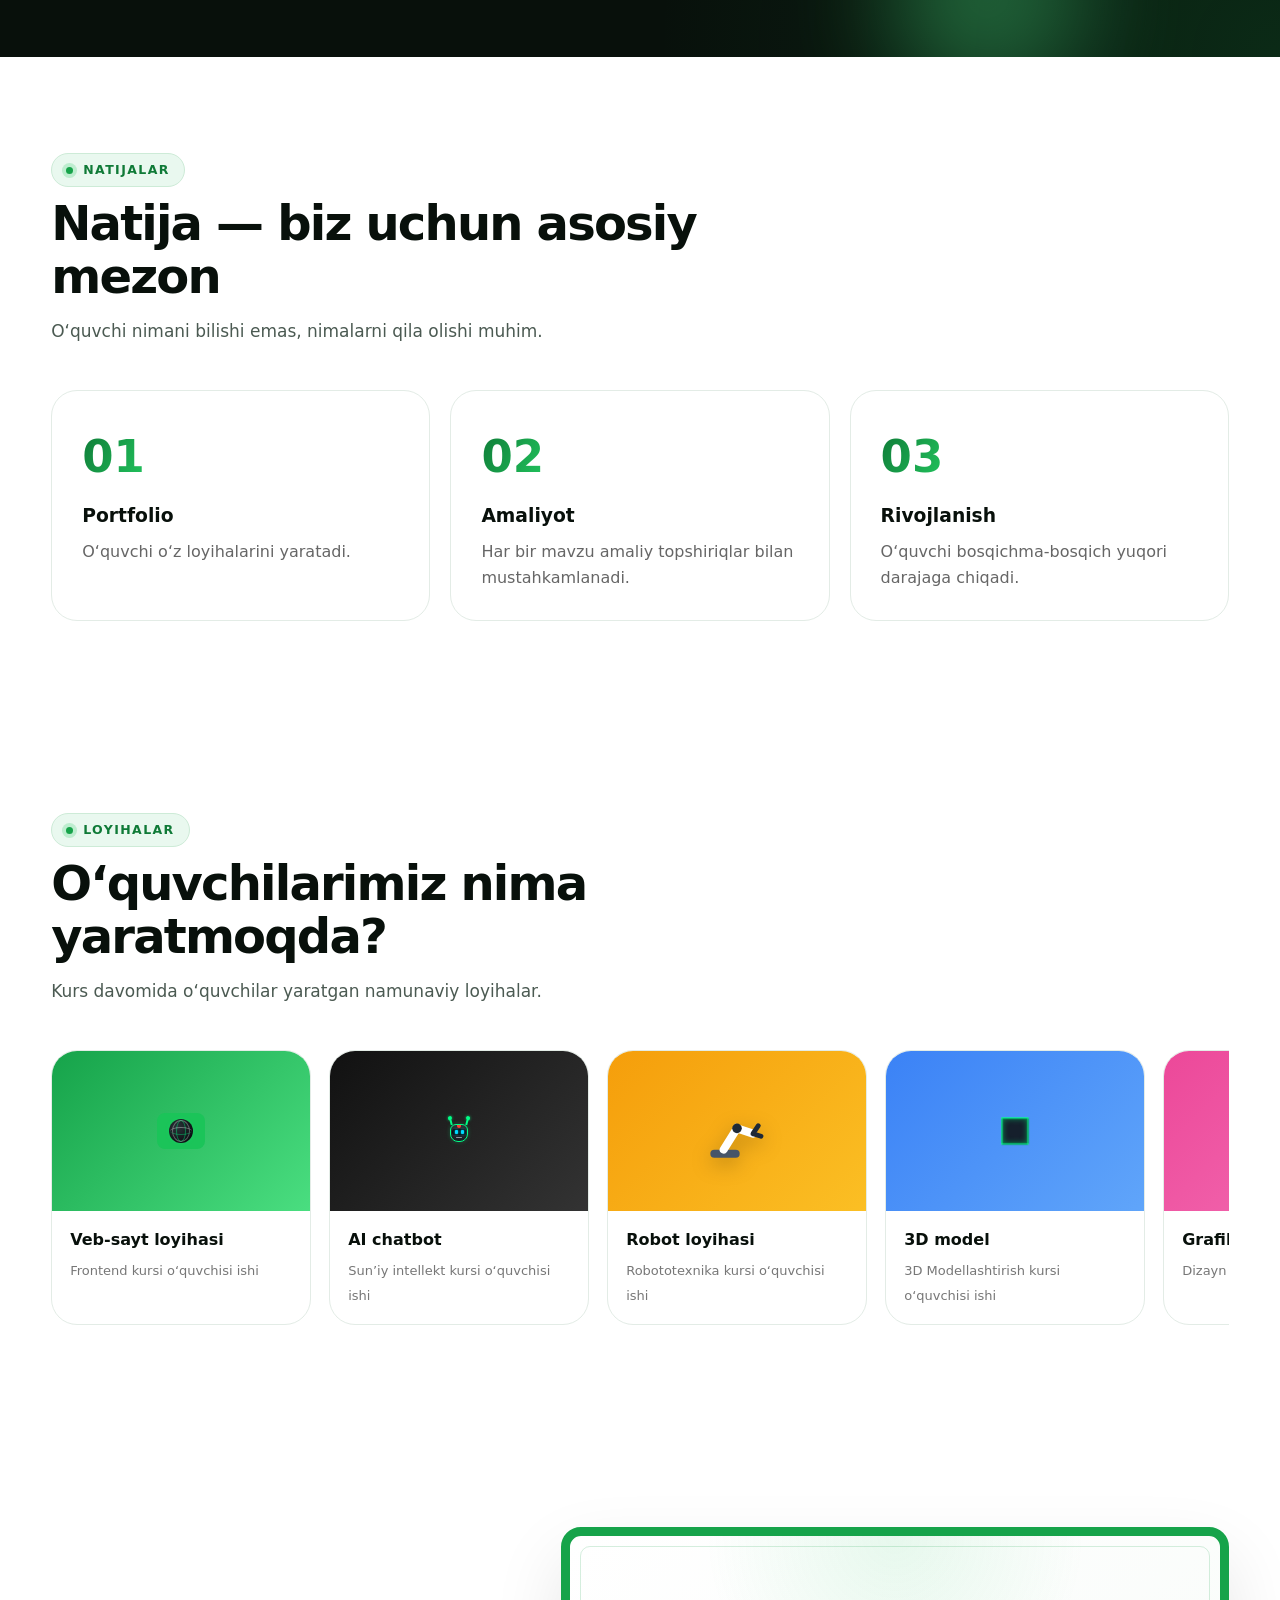
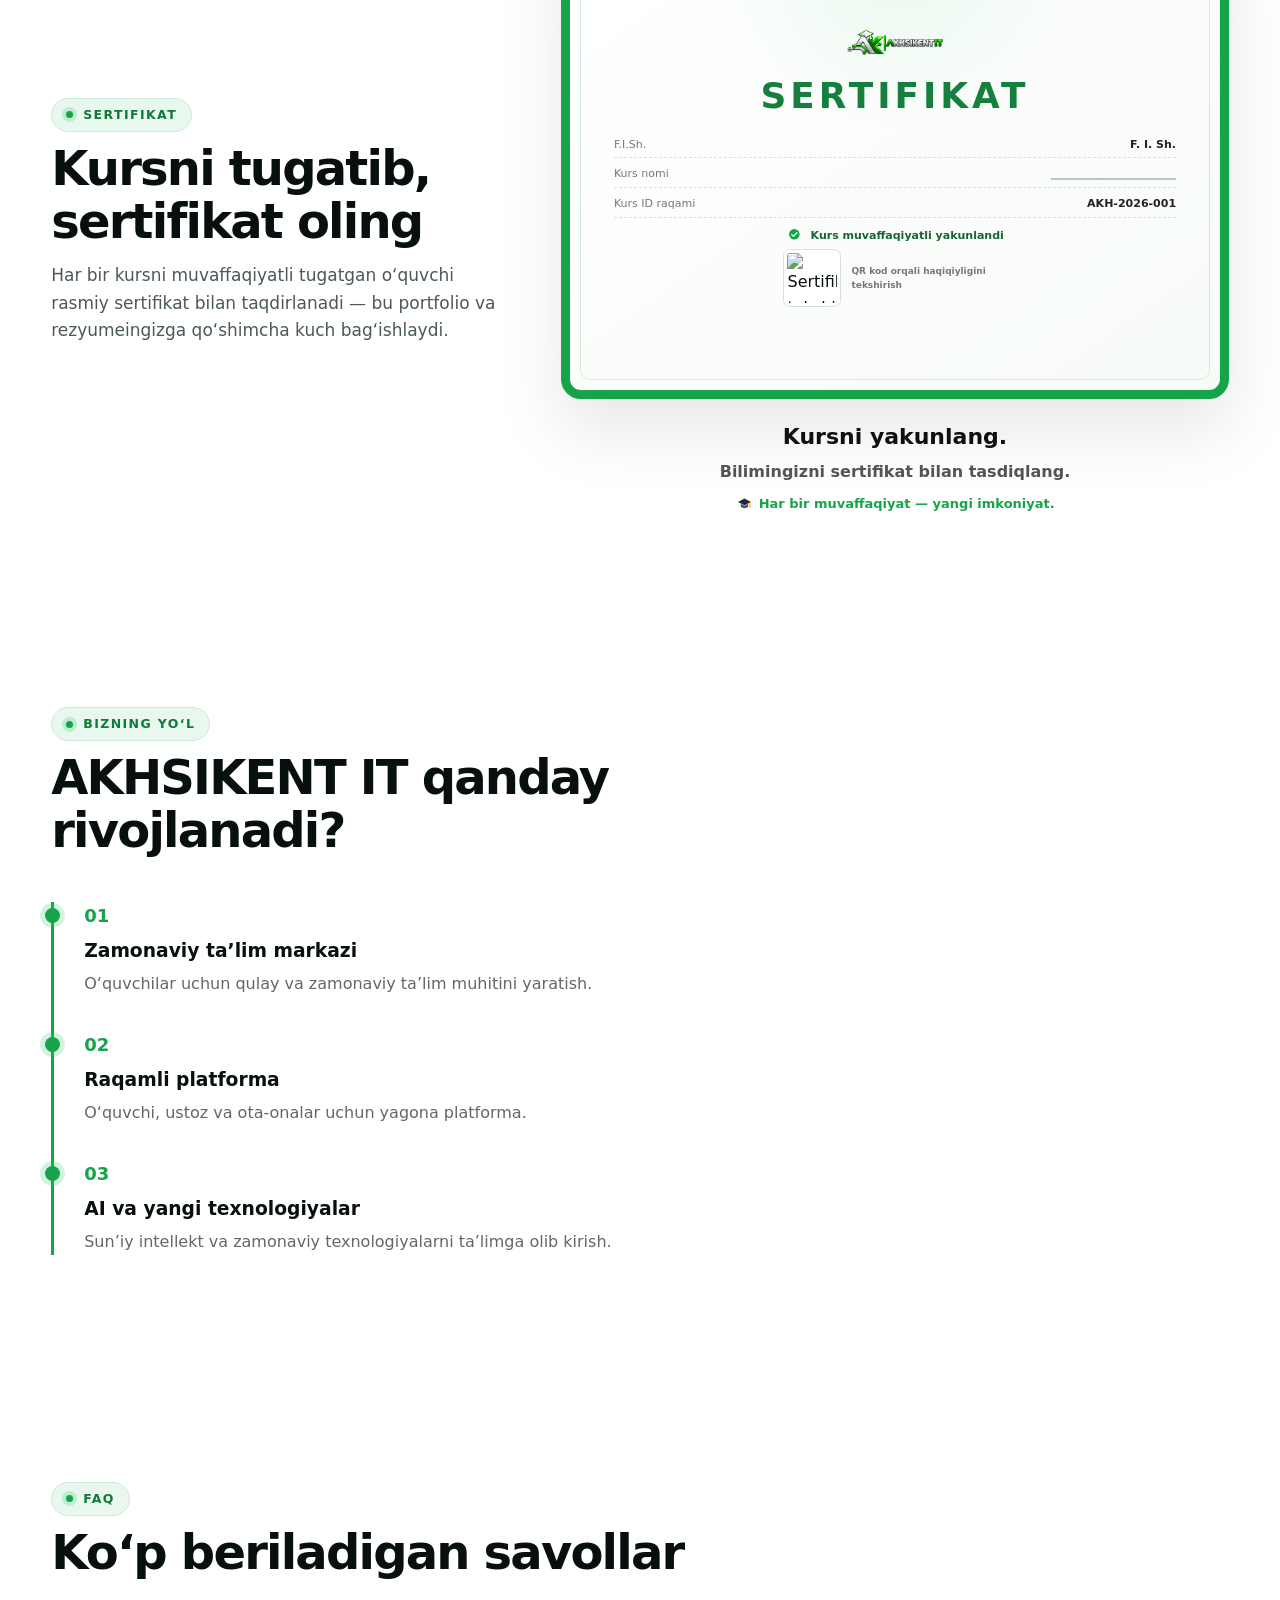
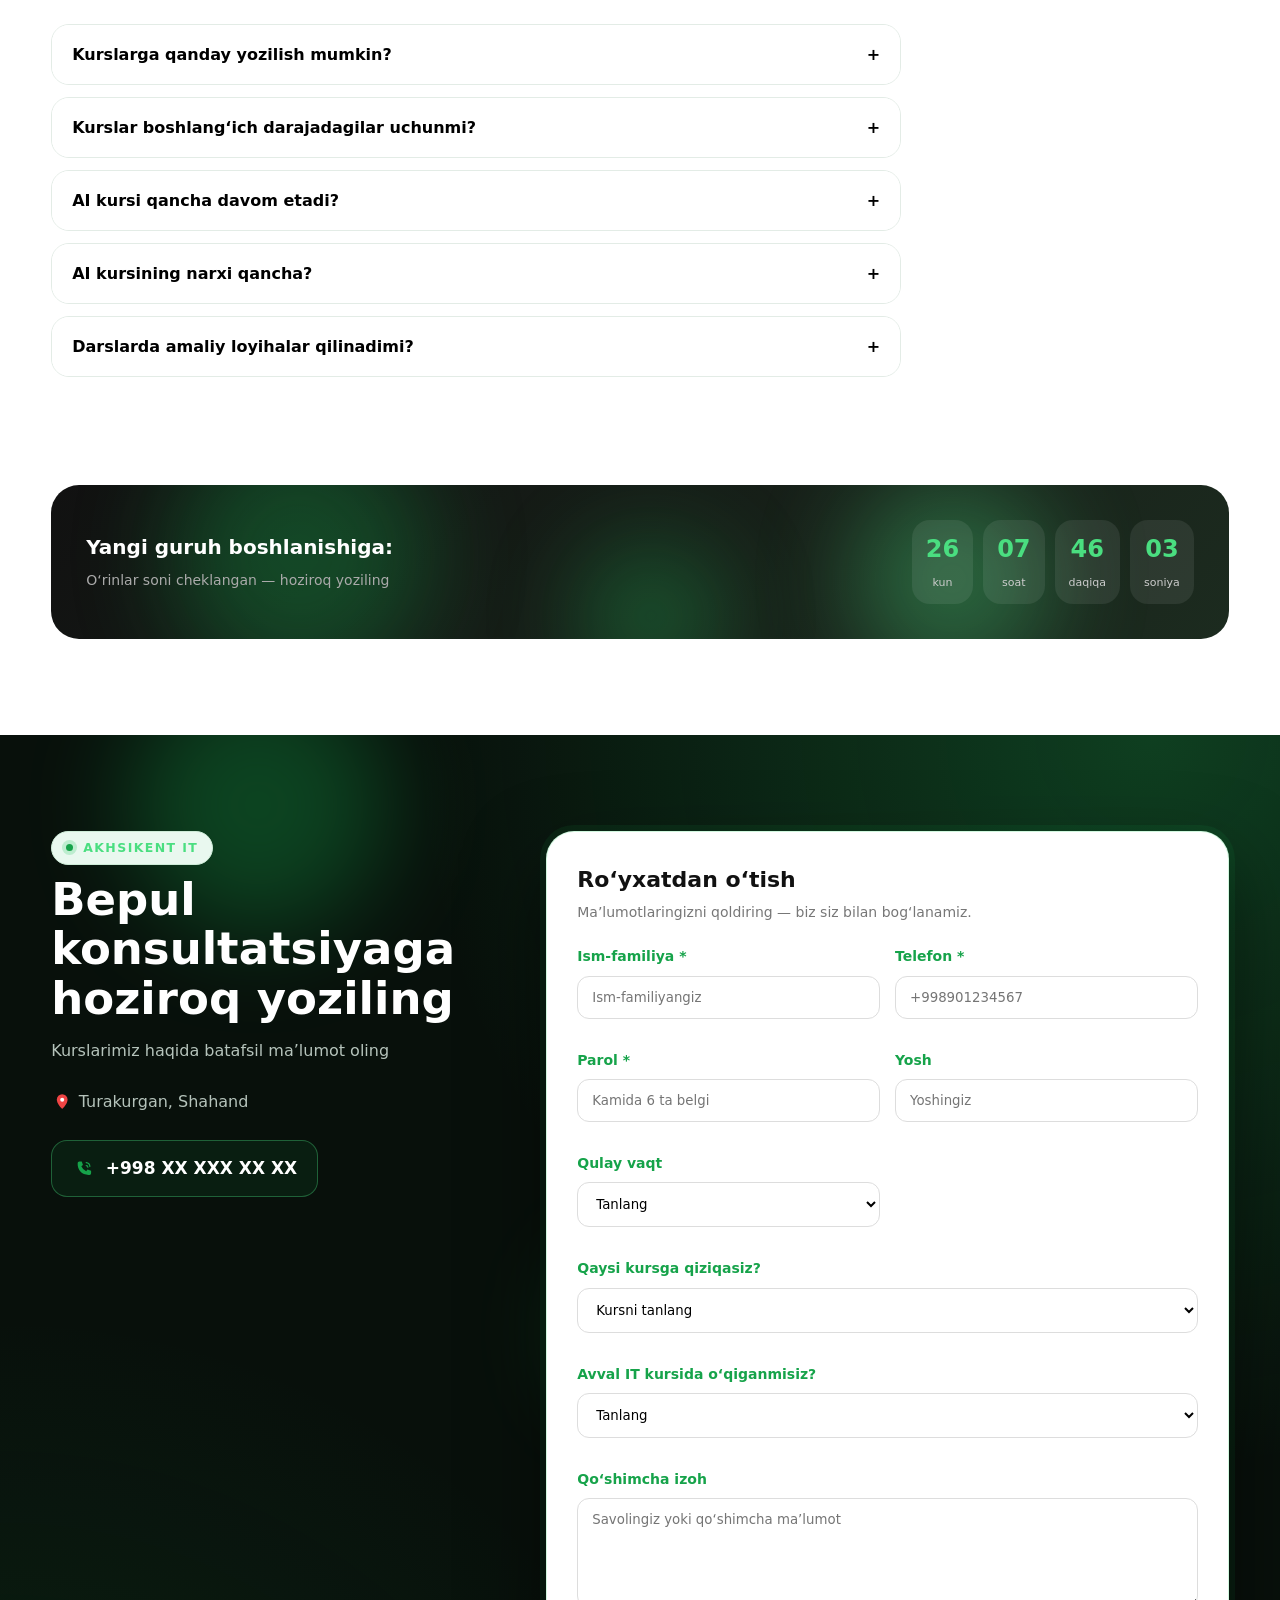
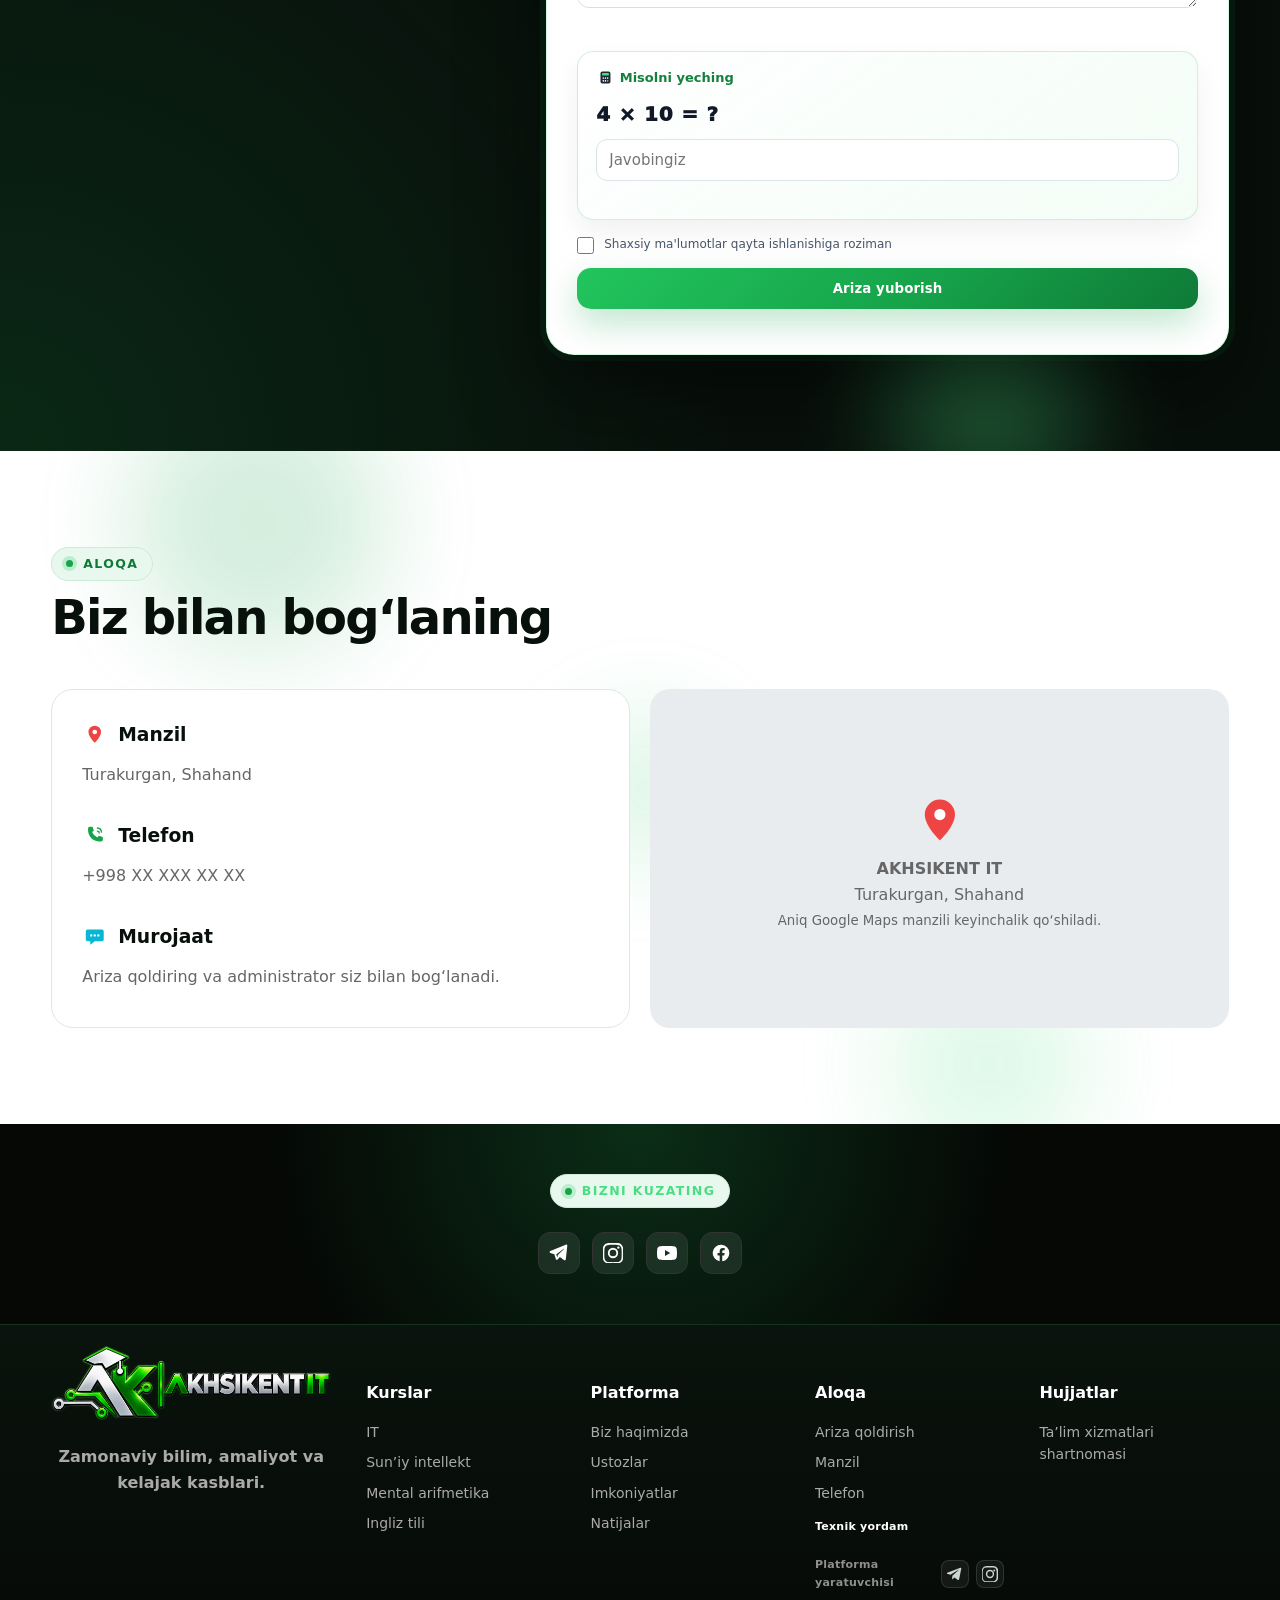
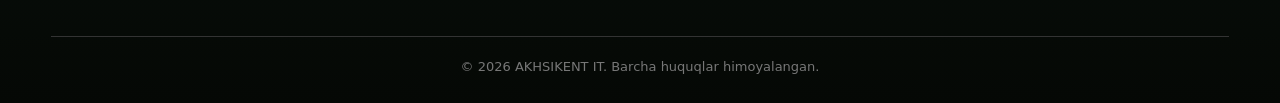
==== commit 0ffd03e0: "Adjust desktop homepage navigation links" ====
--- a/frontend/index.html
+++ b/frontend/index.html
@@ -4654,12 +4654,11 @@
 
         <nav class="nav-links">
             <a href="#courses" data-i18n="nav_courses">Kurslar</a>
-            <a href="#about" data-i18n="nav_about">Biz haqimizda</a>
             <a href="#teachers" data-i18n="nav_teachers">Ustozlar</a>
-            <a href="#opportunities" data-i18n="nav_opportunities">Imkoniyatlar</a>
             <a href="#results" data-i18n="nav_results">Natijalar</a>
             <button type="button" class="nav-certificate-link" onclick="openCertificateVerifyModal()">Sertifikatlar</button>
             <a href="#contact" data-i18n="nav_contact">Aloqa</a>
+            <button type="button" class="nav-login-link" onclick="openLoginModal()">Kirish</button>
             <a href="admin/login.html" class="nav-role-link admin" aria-label="Administrator paneliga kirish">
                 <span class="nav-role-icon" aria-hidden="true">
                     <svg viewBox="0 0 24 24" fill="none">
@@ -4681,7 +4680,6 @@
             </a>
 <a href="parent-login.html" class="nav-role-link parent" aria-label="Ota-ona paneliga kirish"><span class="nav-role-icon" aria-hidden="true"><svg viewBox="0 0 24 24" fill="none" stroke="currentColor" stroke-width="1.9"><circle cx="9" cy="8" r="3"/><circle cx="17" cy="9" r="2.4"/><path d="M3.5 19c.5-3.2 2.2-5 5.5-5s5 1.8 5.5 5"/><path d="M14.5 15.3c2.7-.1 4.5 1.2 5 3.7"/></svg></span><span>Ota-onalar</span></a>
             <a href="#application" class="nav-apply-link">Ariza qoldirish</a>
-            <button type="button" class="nav-login-link" onclick="openLoginModal()">Kirish</button>
         </nav>
 
         <div class="nav-actions">
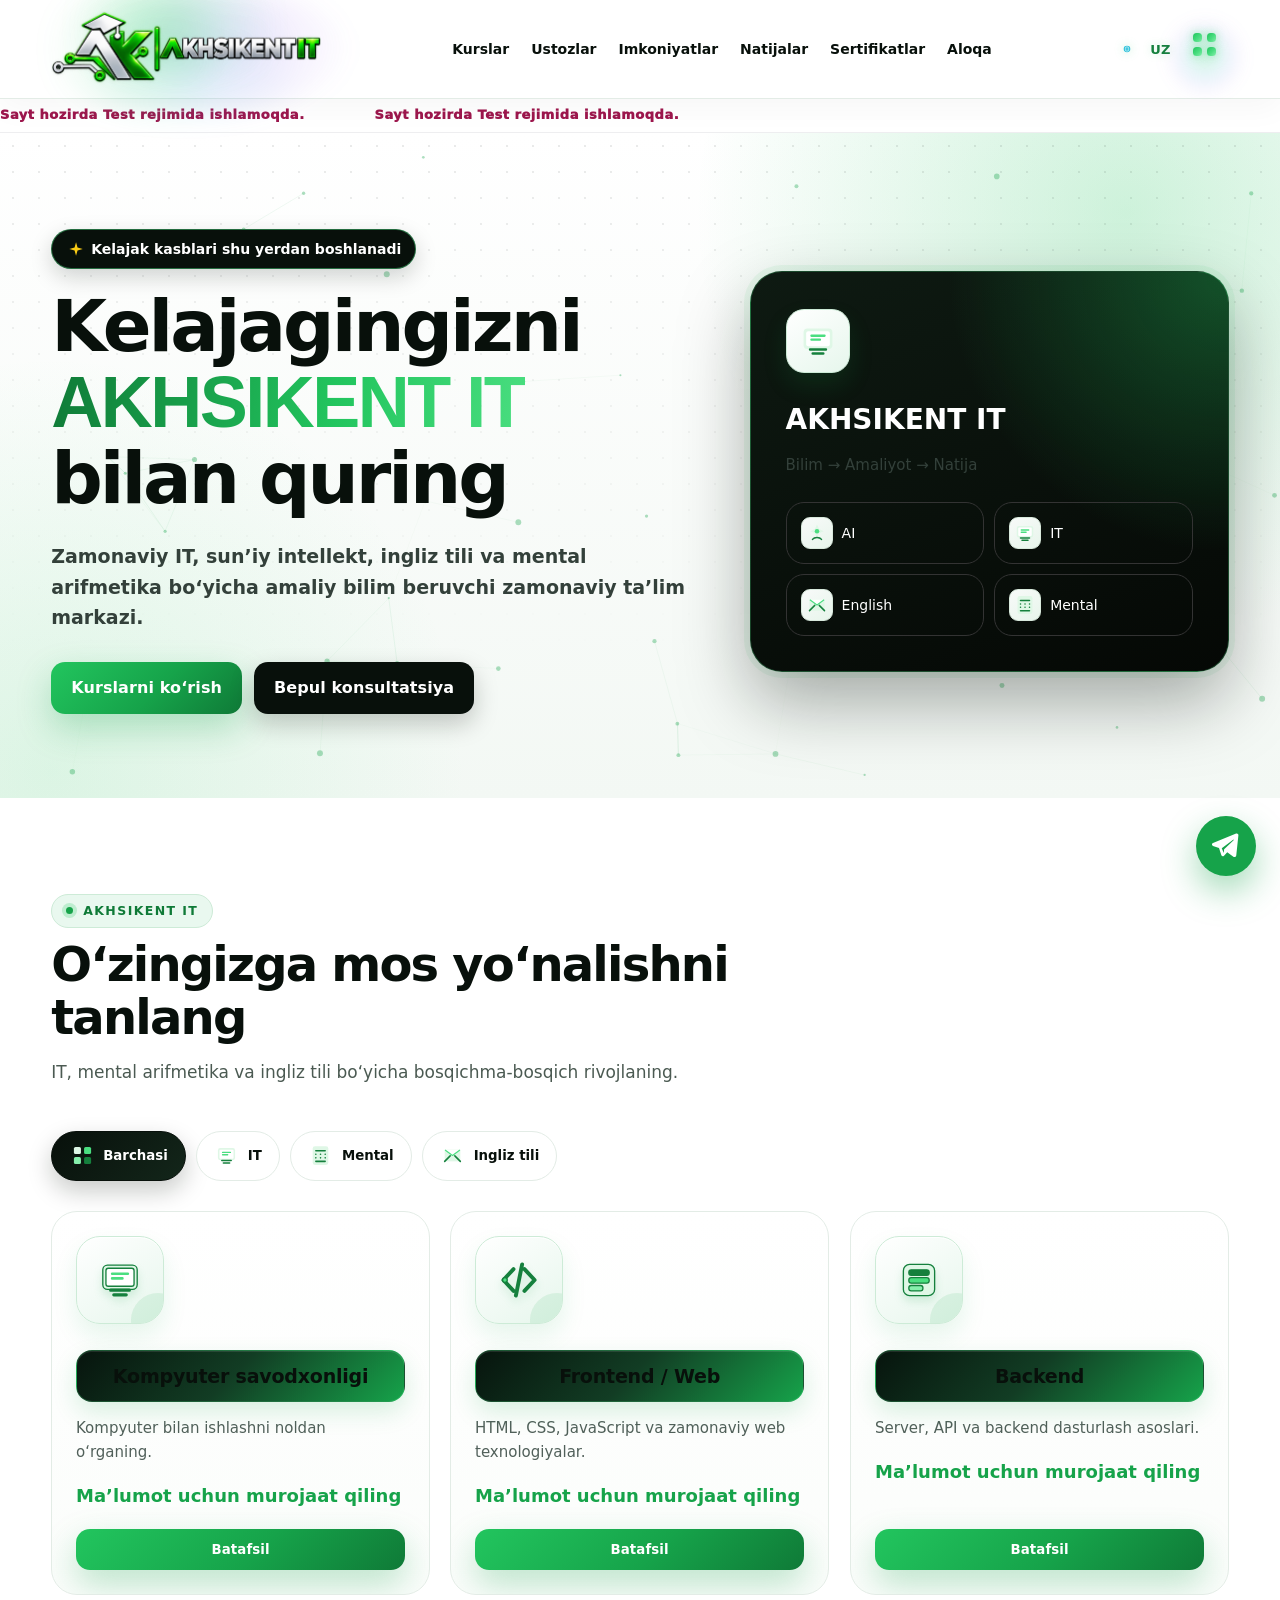
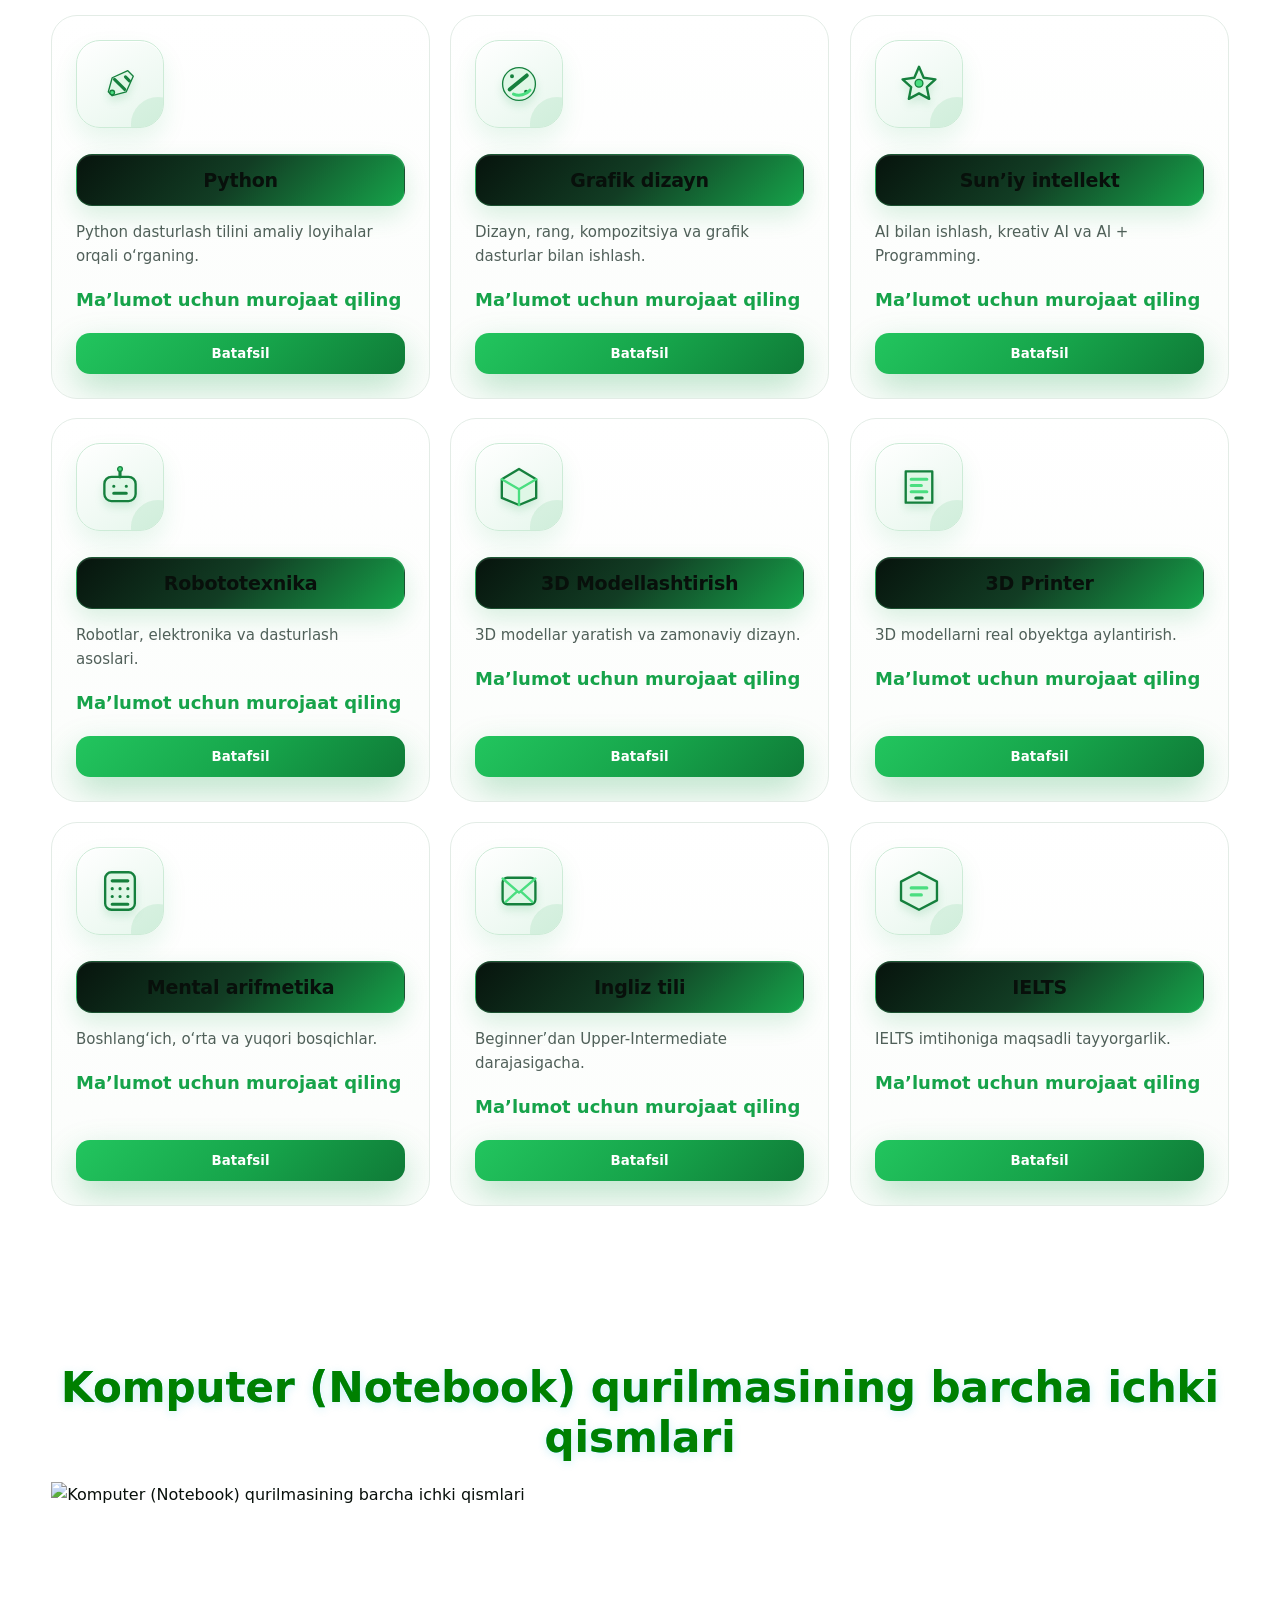
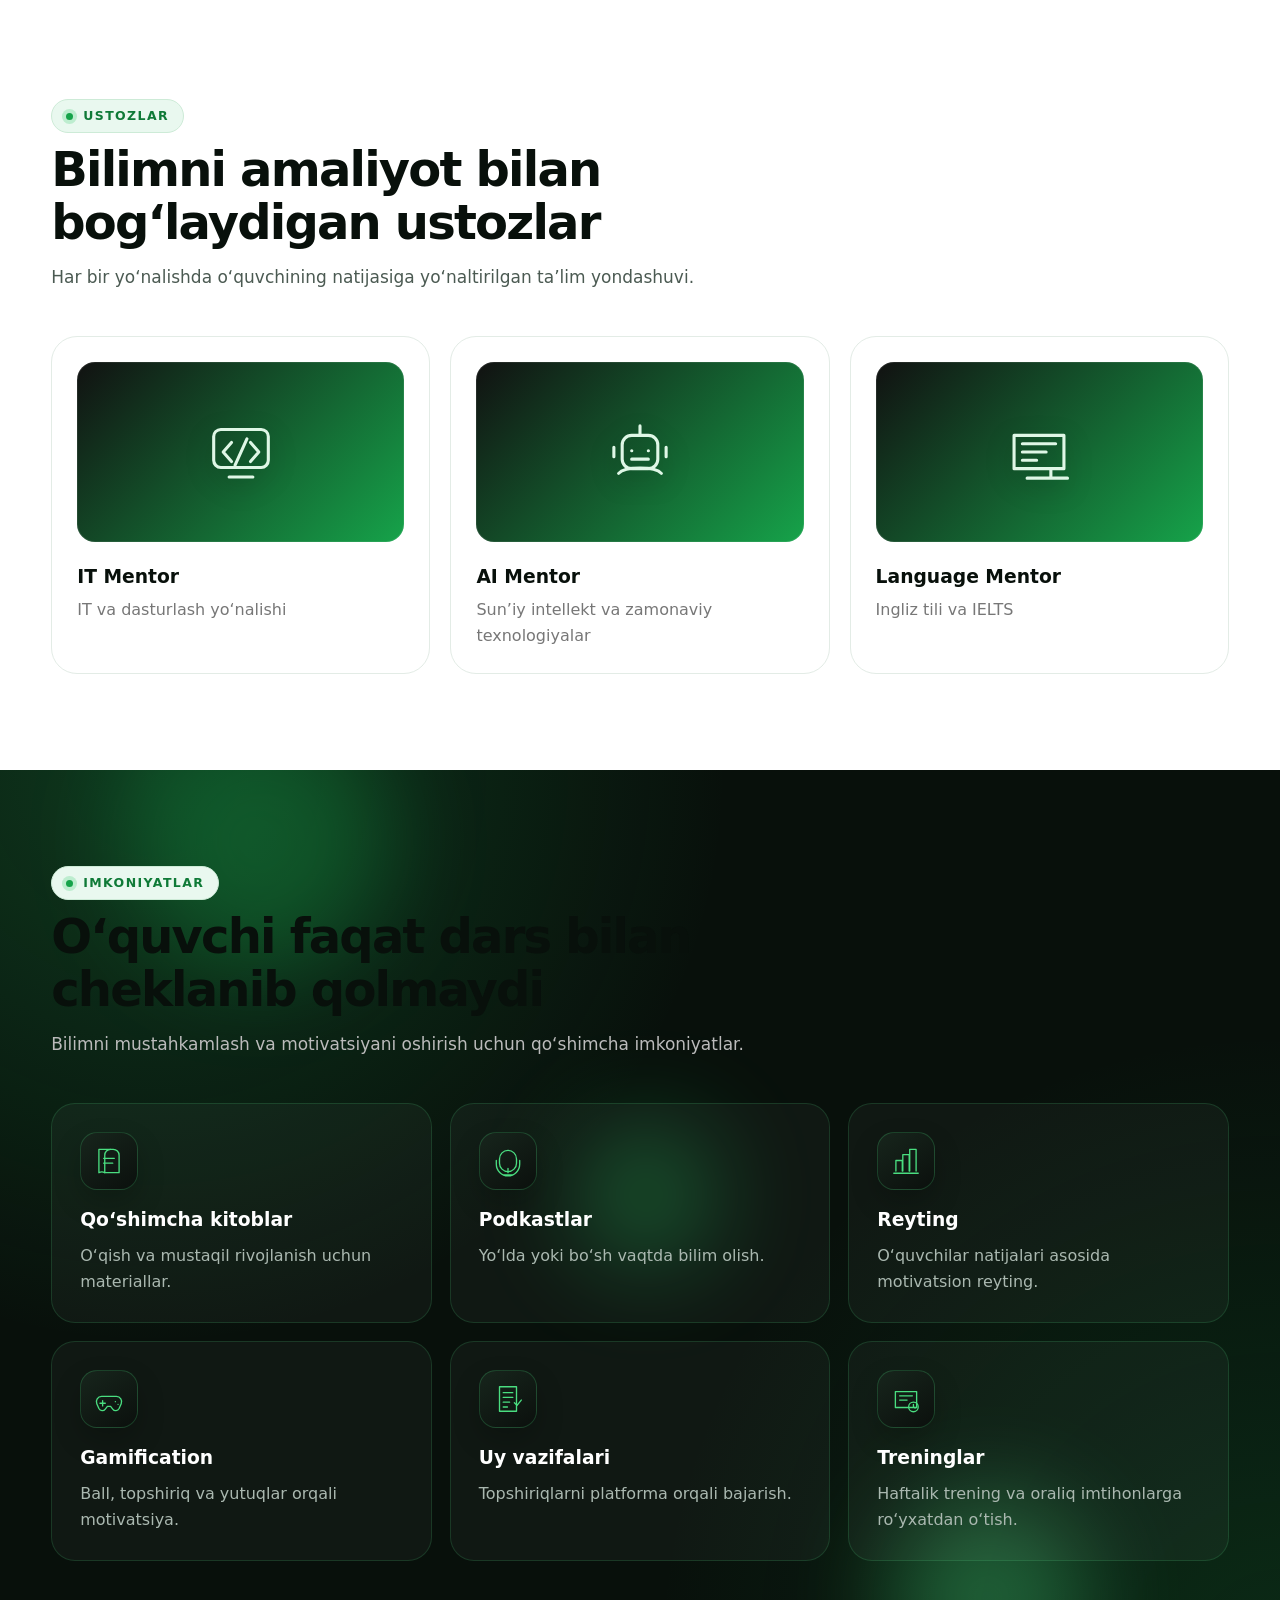
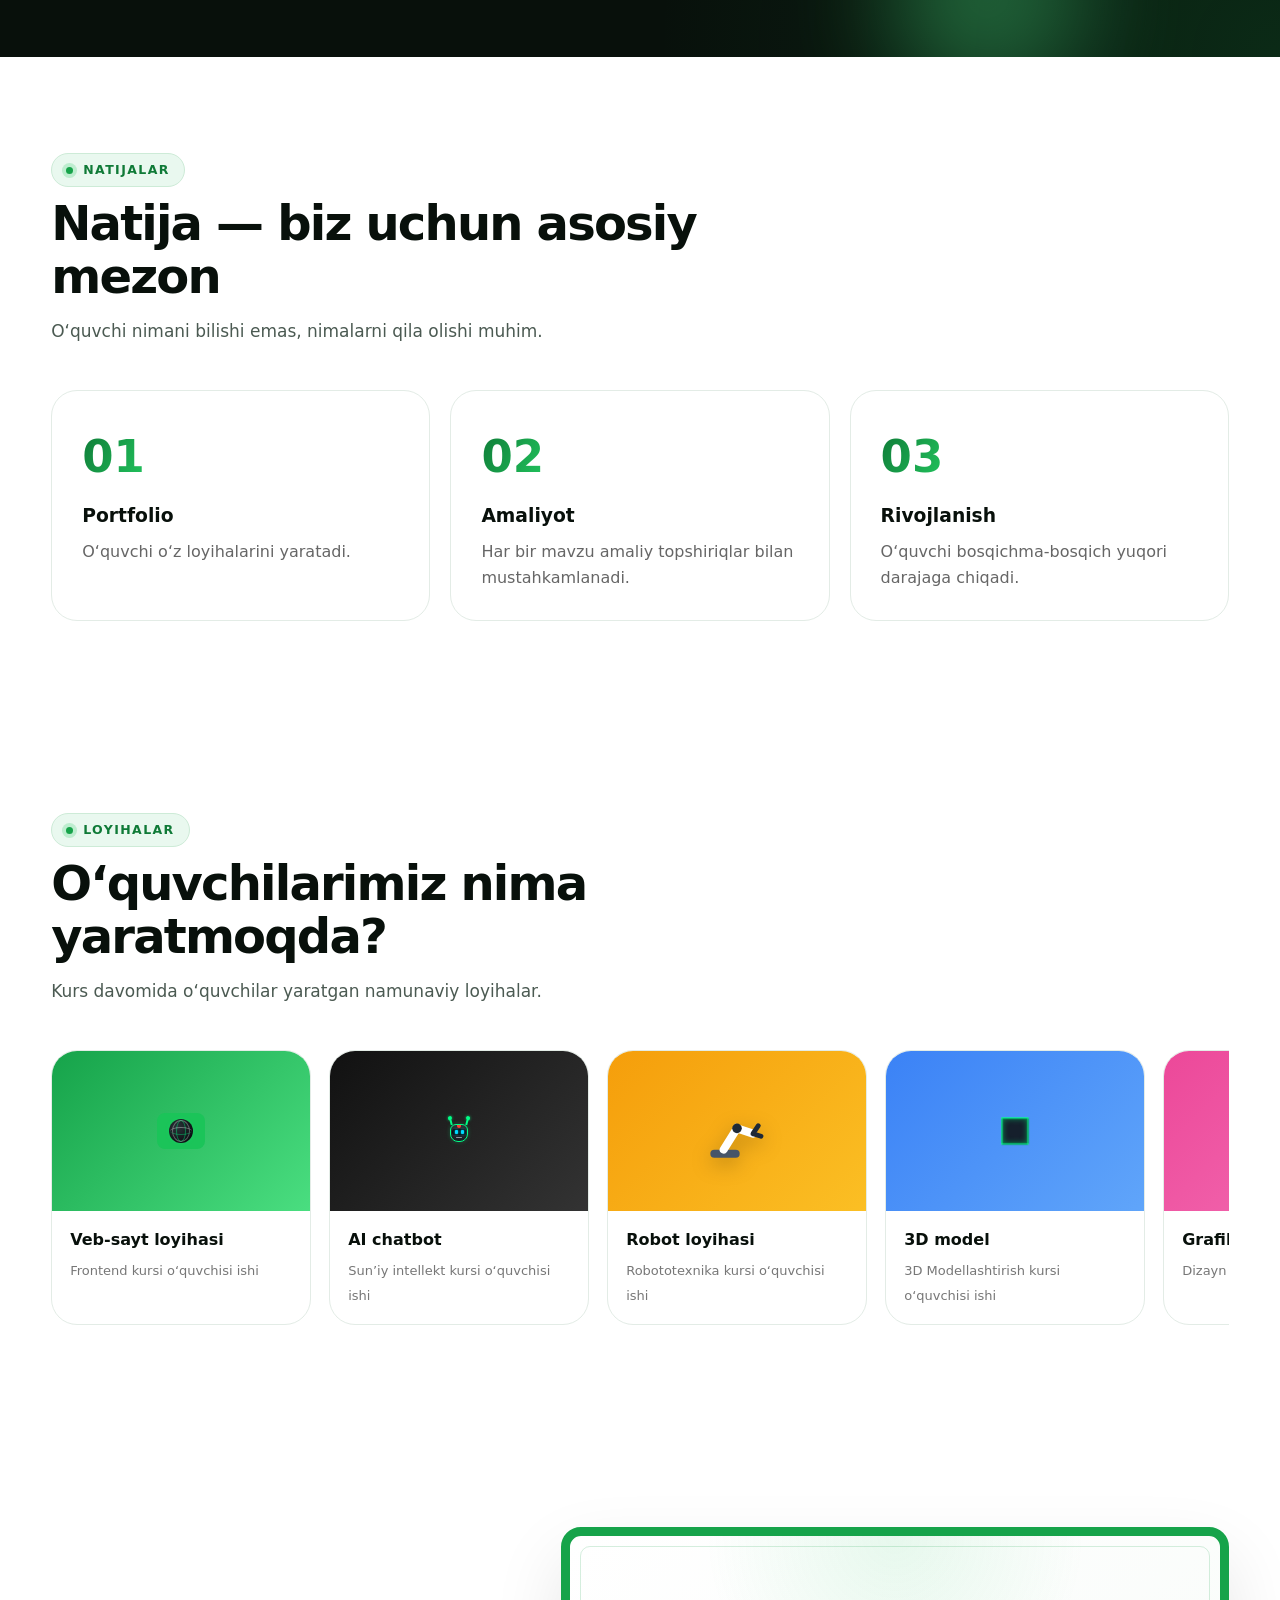
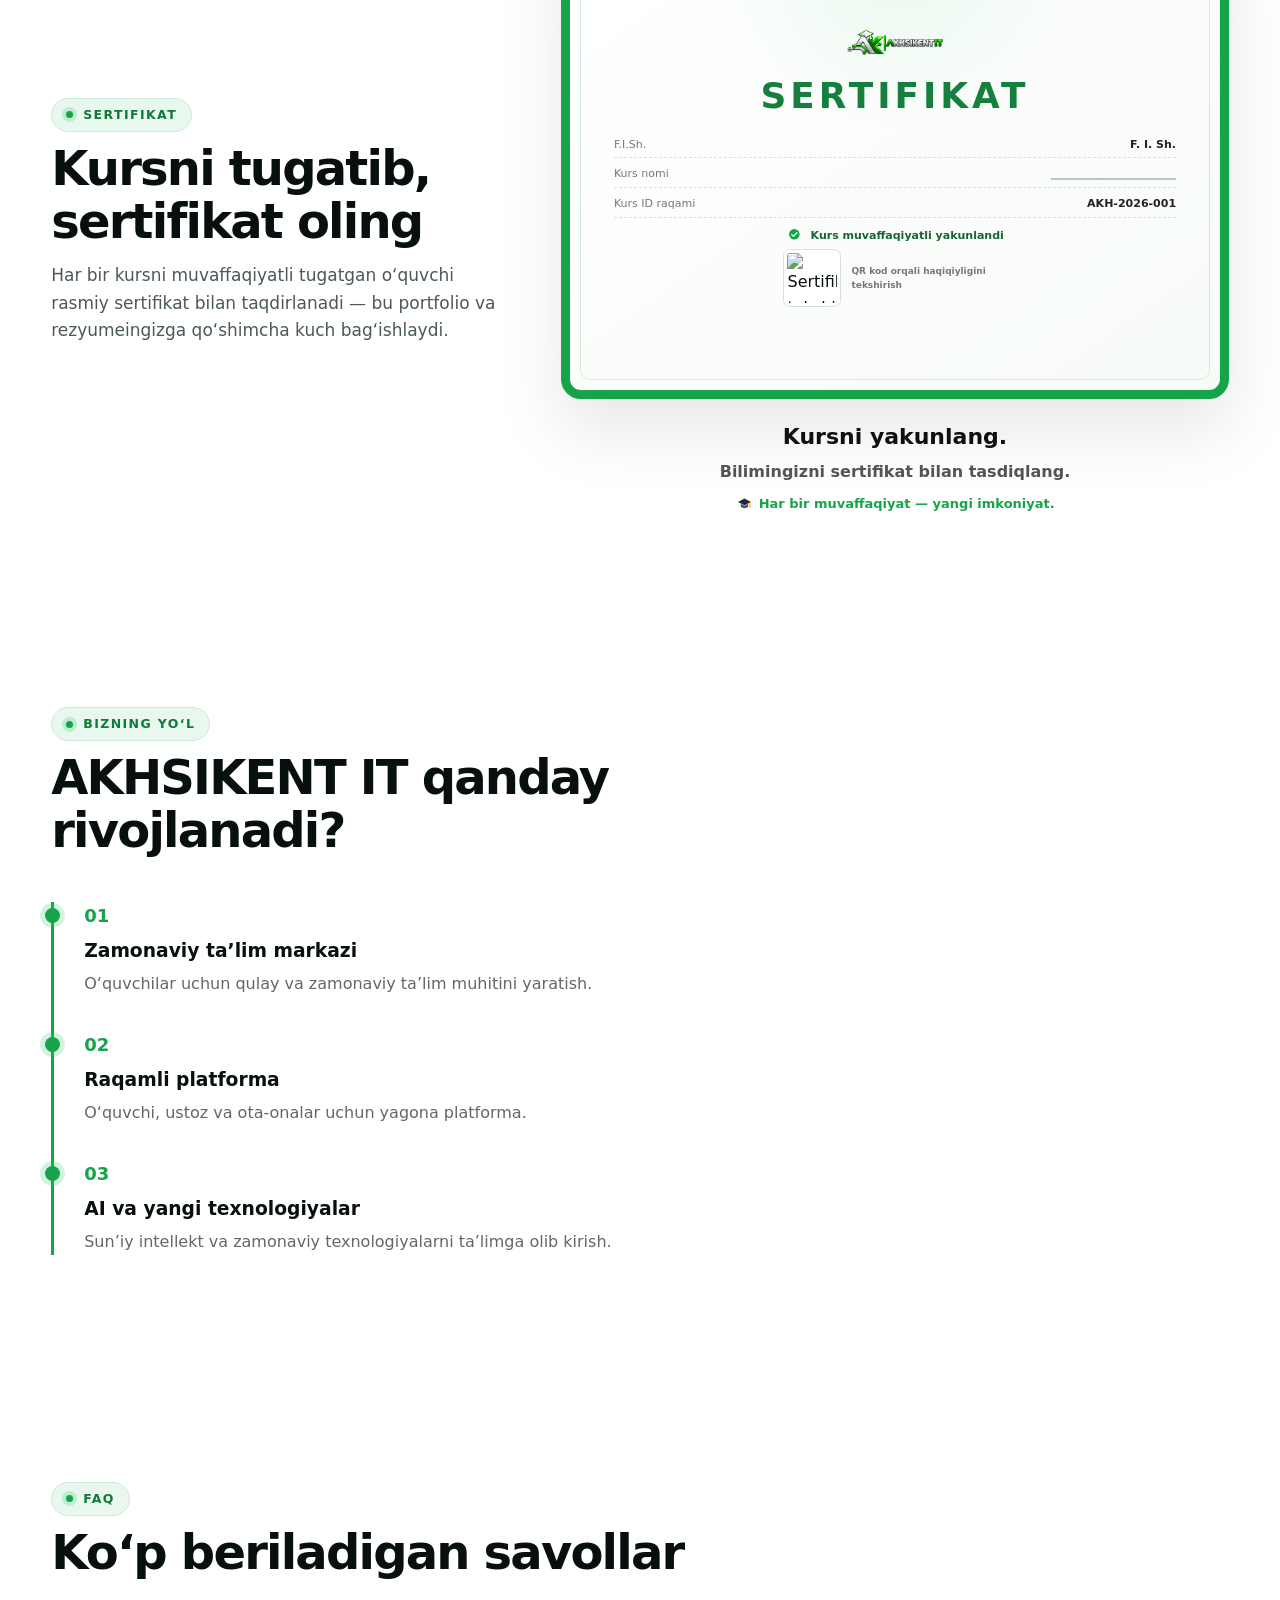
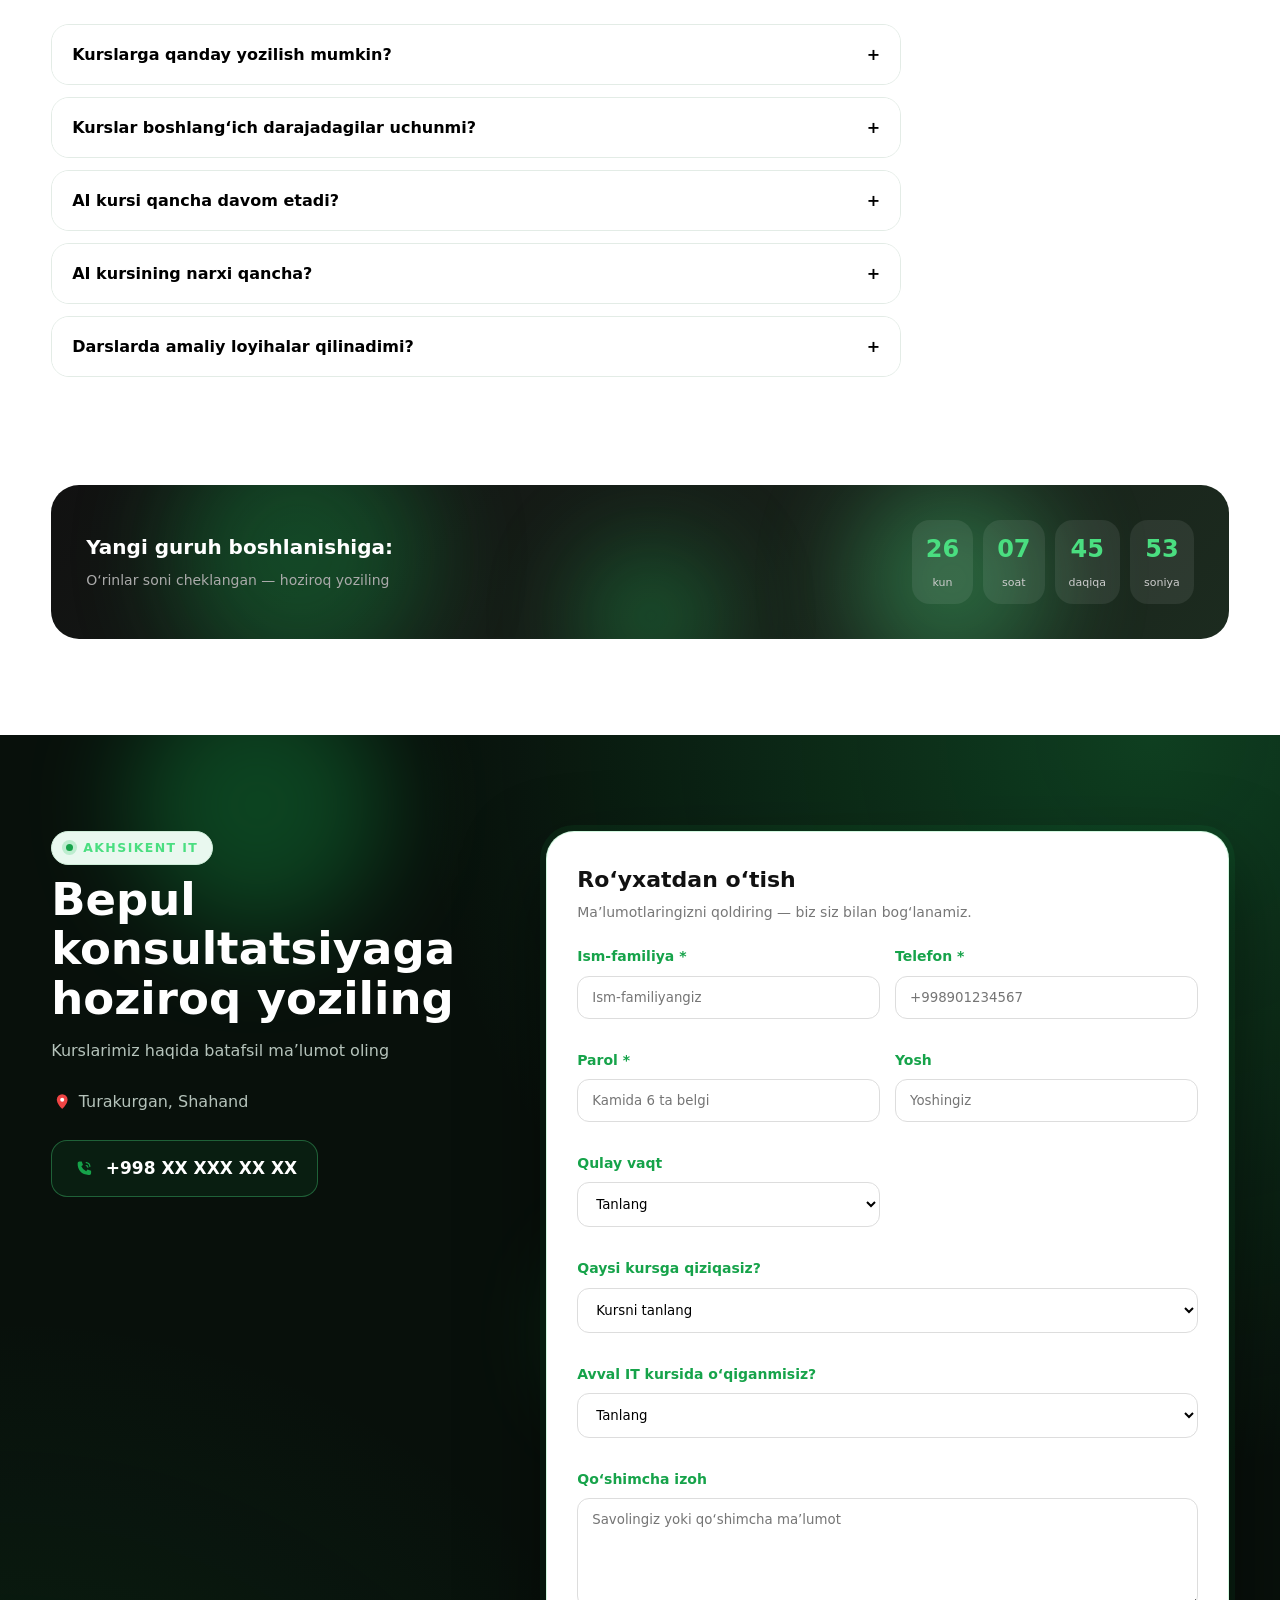
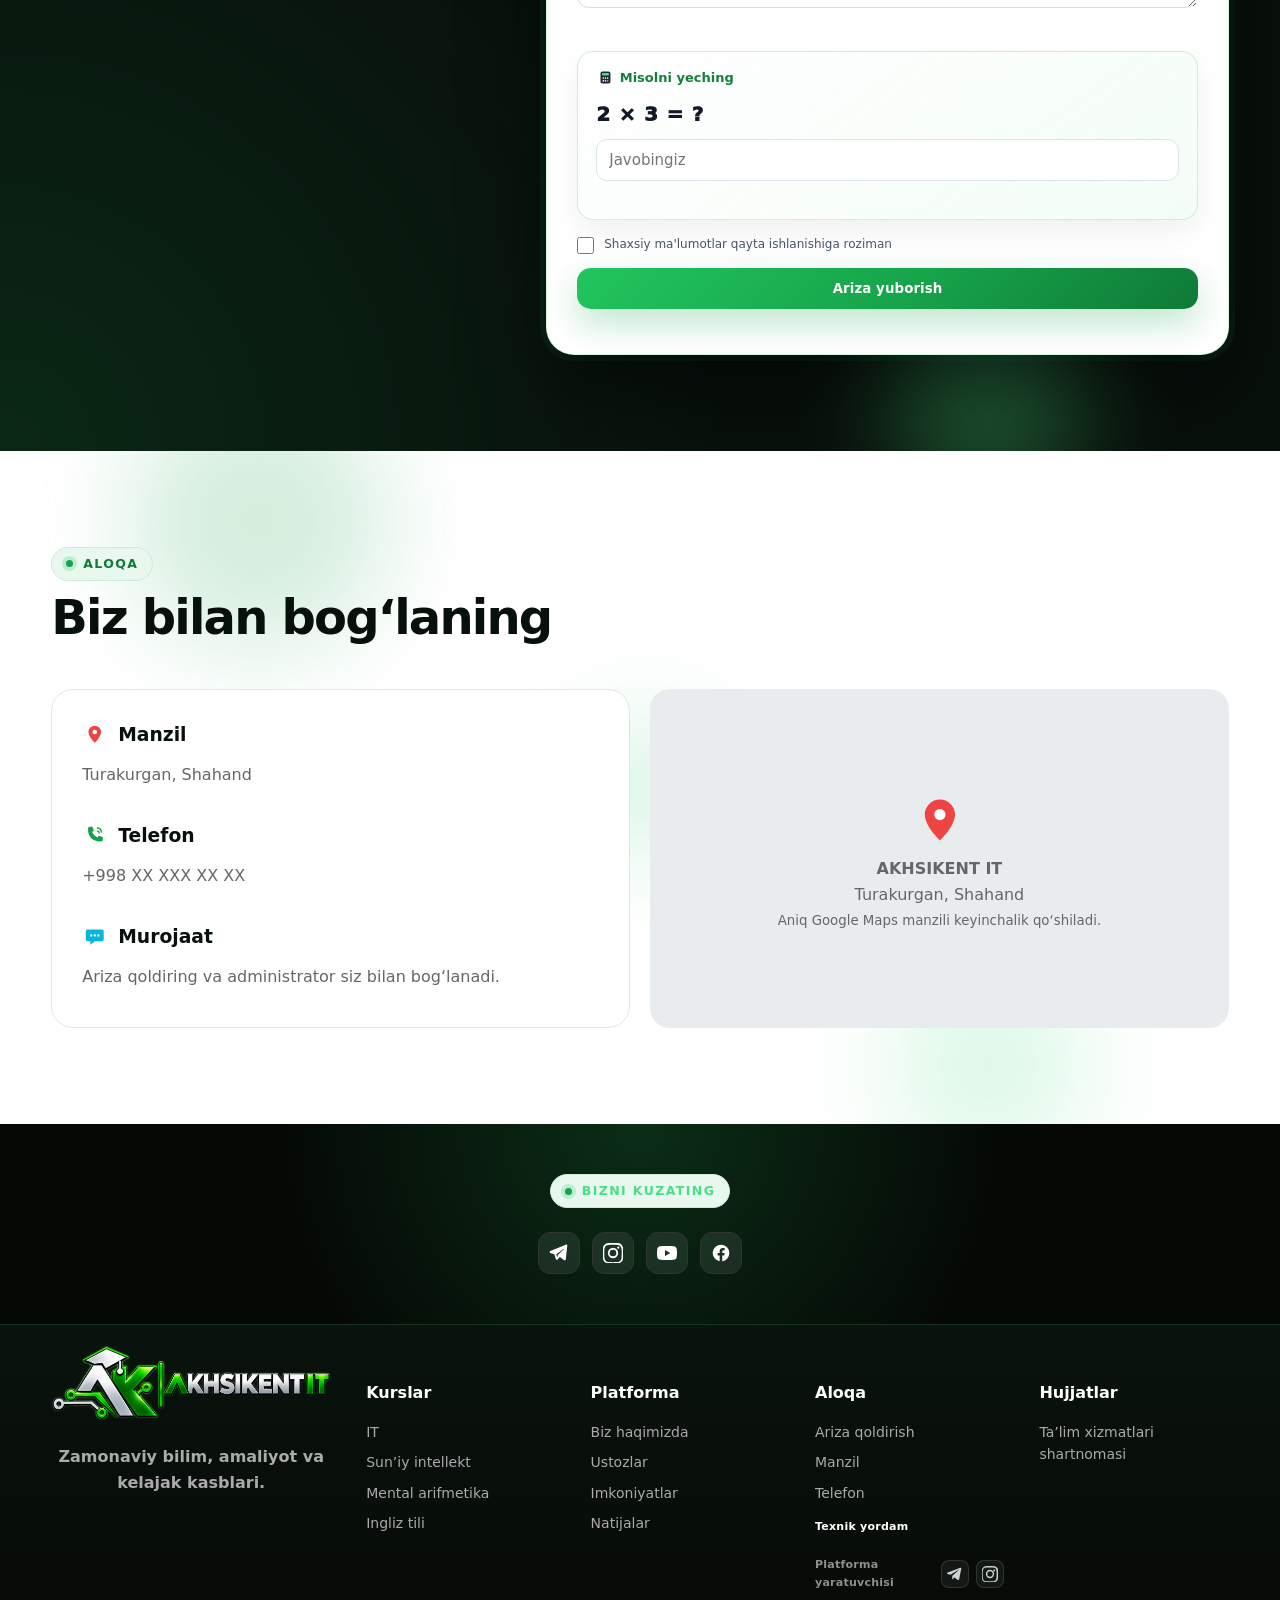
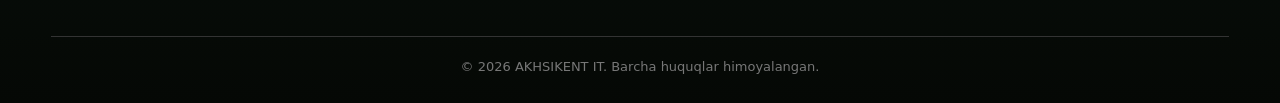
==== commit addc0289: "Move access actions into desktop grid menu" ====
--- a/frontend/index.html
+++ b/frontend/index.html
@@ -223,6 +223,7 @@
         }
 
         .nav-actions {
+            position: relative;
             display: flex;
             align-items: center;
             gap: 10px;
@@ -303,7 +304,7 @@
         }
 
         .mobile-menu {
-            display: none;
+            display: grid;
             width: 48px;
             height: 48px;
             border: none;
@@ -4655,31 +4656,10 @@
         <nav class="nav-links">
             <a href="#courses" data-i18n="nav_courses">Kurslar</a>
             <a href="#teachers" data-i18n="nav_teachers">Ustozlar</a>
+            <a href="#opportunities" data-i18n="nav_opportunities">Imkoniyatlar</a>
             <a href="#results" data-i18n="nav_results">Natijalar</a>
             <button type="button" class="nav-certificate-link" onclick="openCertificateVerifyModal()">Sertifikatlar</button>
             <a href="#contact" data-i18n="nav_contact">Aloqa</a>
-            <button type="button" class="nav-login-link" onclick="openLoginModal()">Kirish</button>
-            <a href="admin/login.html" class="nav-role-link admin" aria-label="Administrator paneliga kirish">
-                <span class="nav-role-icon" aria-hidden="true">
-                    <svg viewBox="0 0 24 24" fill="none">
-                        <path d="M12 3.5 19 6v5.2c0 4.5-2.8 7.7-7 9.3-4.2-1.6-7-4.8-7-9.3V6l7-2.5Z" stroke="currentColor" stroke-width="1.8" stroke-linejoin="round"/>
-                        <path d="m9.2 12 1.8 1.8 3.8-4" stroke="currentColor" stroke-width="1.8" stroke-linecap="round" stroke-linejoin="round"/>
-                    </svg>
-                </span>
-                Administrator
-            </a>
-<a href="teacher-login.html" class="nav-role-link" aria-label="O‘qituvchilar paneliga kirish">
-                <span class="nav-role-icon" aria-hidden="true">
-                    <svg viewBox="0 0 24 24" fill="none">
-                        <path d="M4 6.5 12 3l8 3.5L12 10 4 6.5Z" stroke="currentColor" stroke-width="1.8" stroke-linejoin="round"/>
-                        <path d="M7 9v5.2c0 1.8 2.2 3.3 5 3.3s5-1.5 5-3.3V9" stroke="currentColor" stroke-width="1.8" stroke-linecap="round"/>
-                        <path d="M20 7v5" stroke="currentColor" stroke-width="1.8" stroke-linecap="round"/>
-                    </svg>
-                </span>
-                O‘qituvchilar
-            </a>
-<a href="parent-login.html" class="nav-role-link parent" aria-label="Ota-ona paneliga kirish"><span class="nav-role-icon" aria-hidden="true"><svg viewBox="0 0 24 24" fill="none" stroke="currentColor" stroke-width="1.9"><circle cx="9" cy="8" r="3"/><circle cx="17" cy="9" r="2.4"/><path d="M3.5 19c.5-3.2 2.2-5 5.5-5s5 1.8 5.5 5"/><path d="M14.5 15.3c2.7-.1 4.5 1.2 5 3.7"/></svg></span><span>Ota-onalar</span></a>
-            <a href="#application" class="nav-apply-link">Ariza qoldirish</a>
         </nav>
 
         <div class="nav-actions">
@@ -4733,8 +4713,8 @@
                     </span>
                     Ota-onalar
                 </a>
+                <button type="button" class="mobile-nav-login" onclick="closeMobileMenu(); openLoginModal()">Kirish</button>
                 <a href="#application" class="mobile-nav-apply" onclick="closeMobileMenu()">Ariza qoldirish</a>
-                <button type="button" class="mobile-nav-login" onclick="closeMobileMenu(); openLoginModal()">Kirish</button>
 
             </nav>
 
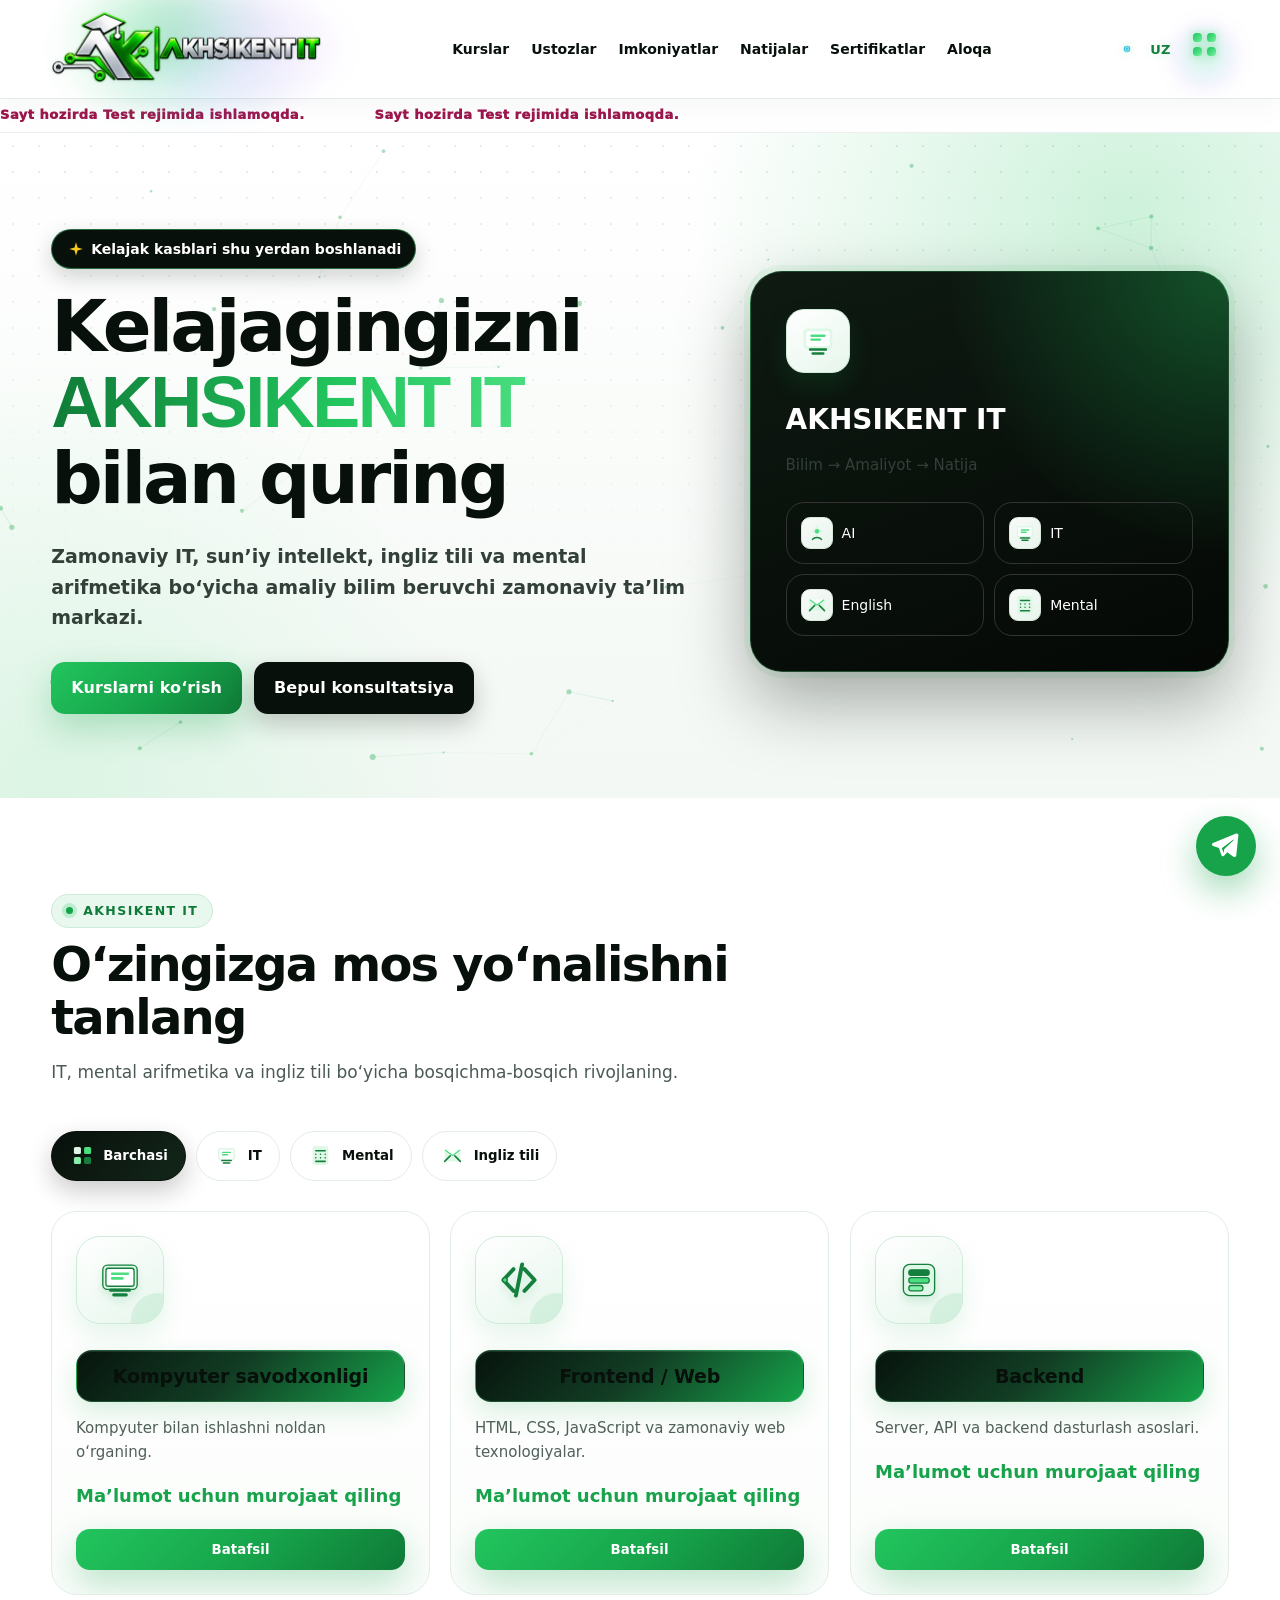
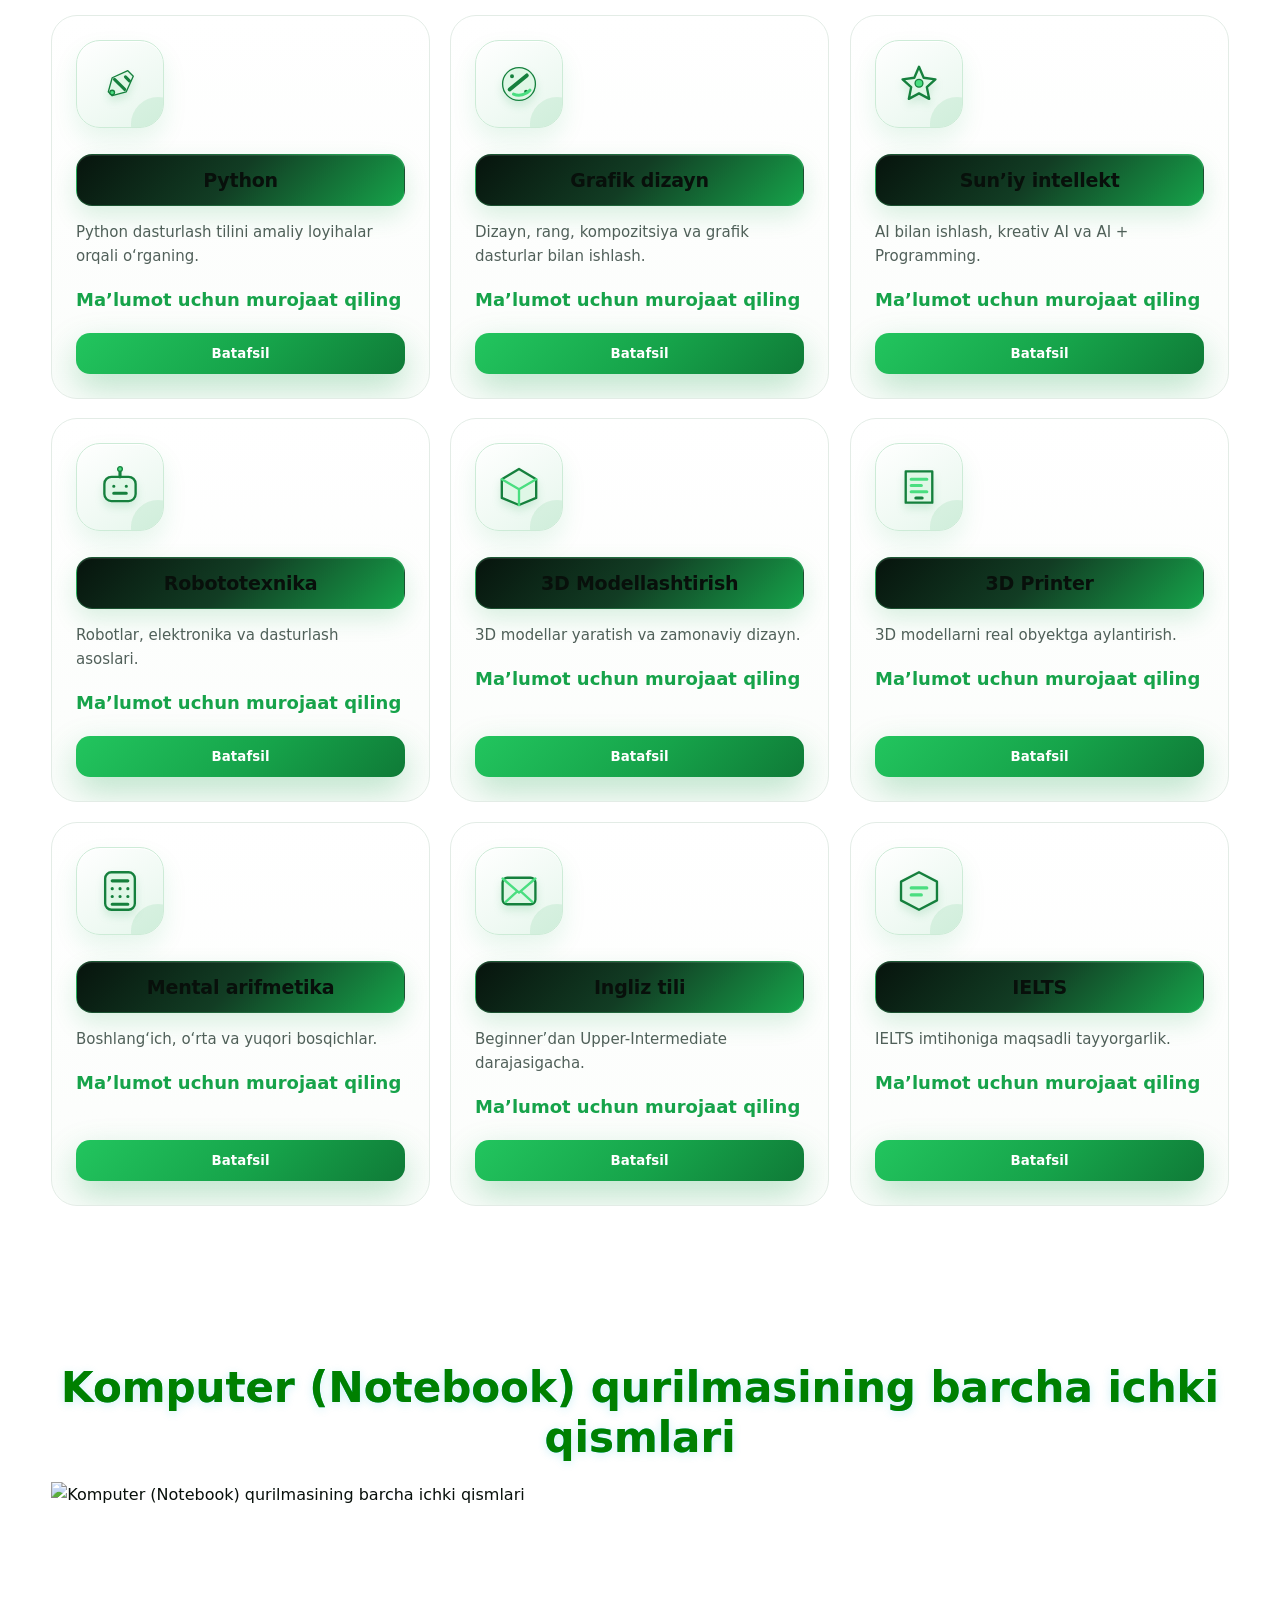
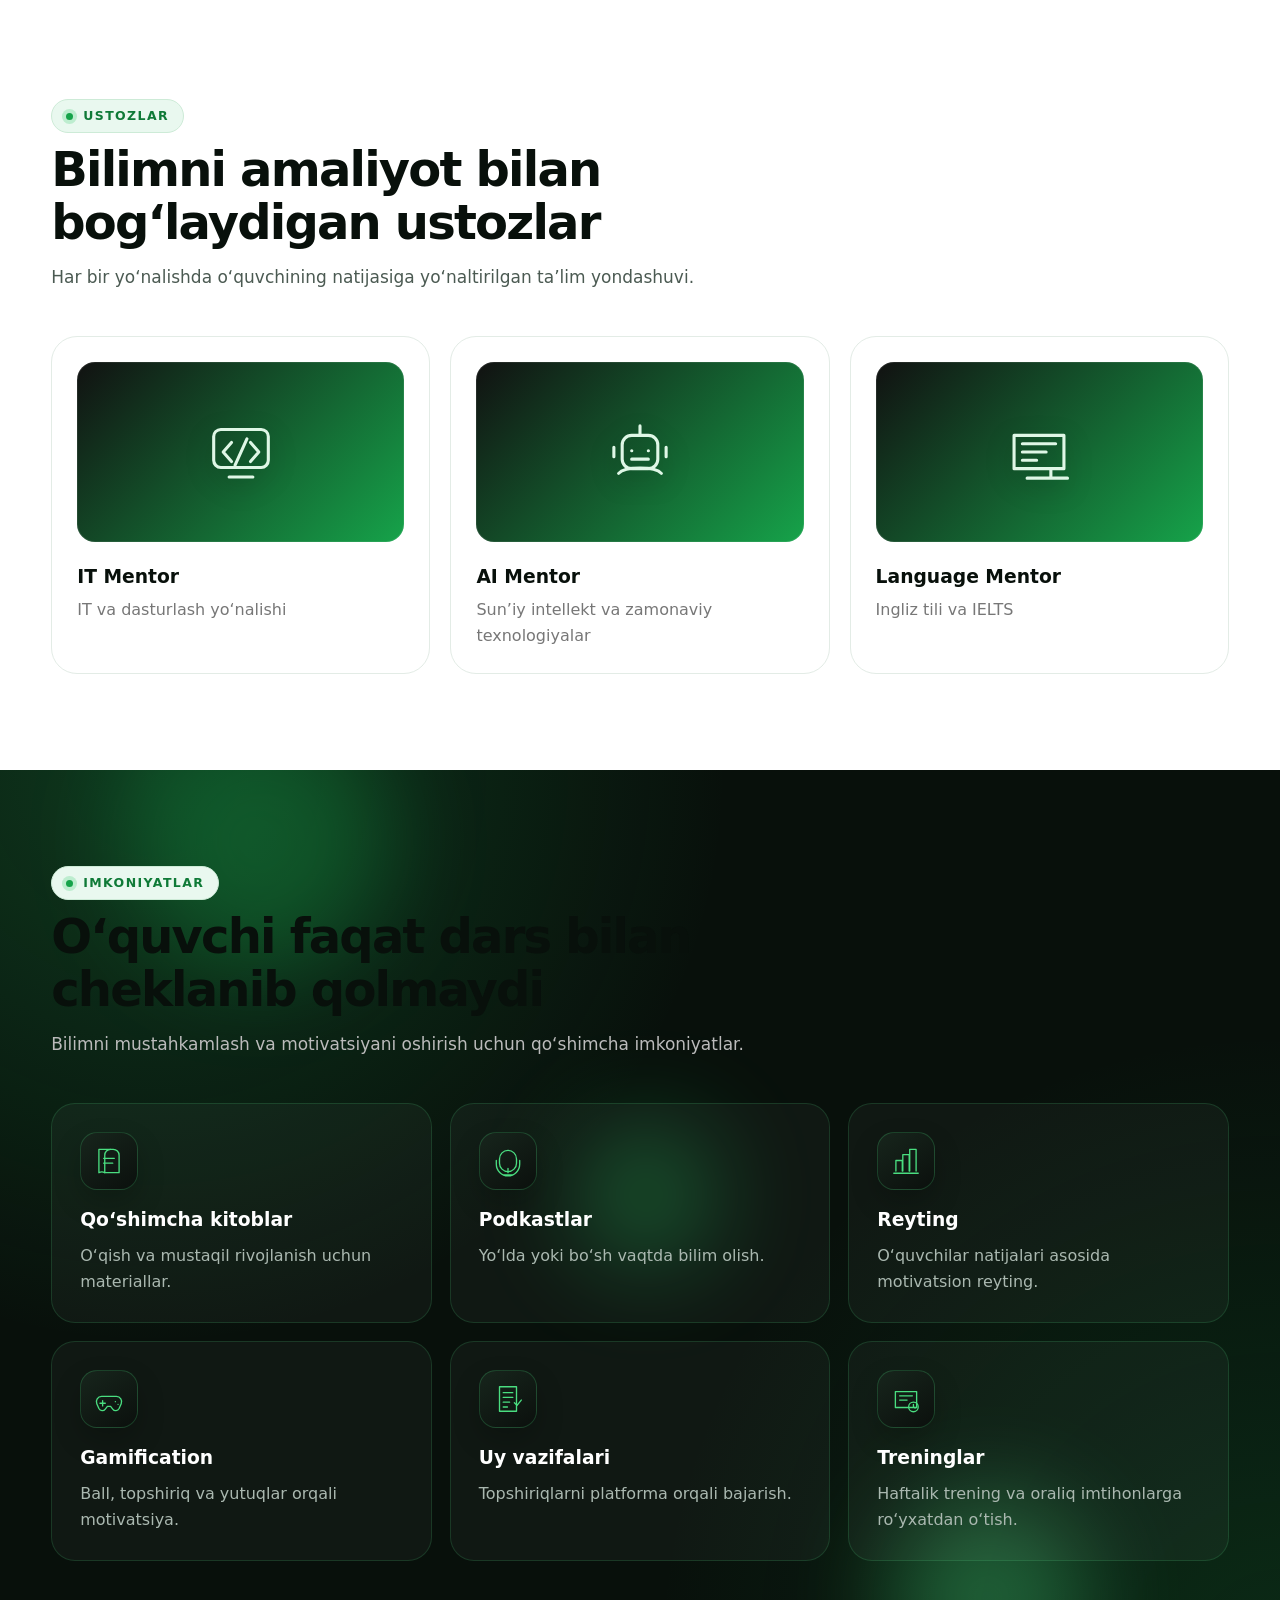
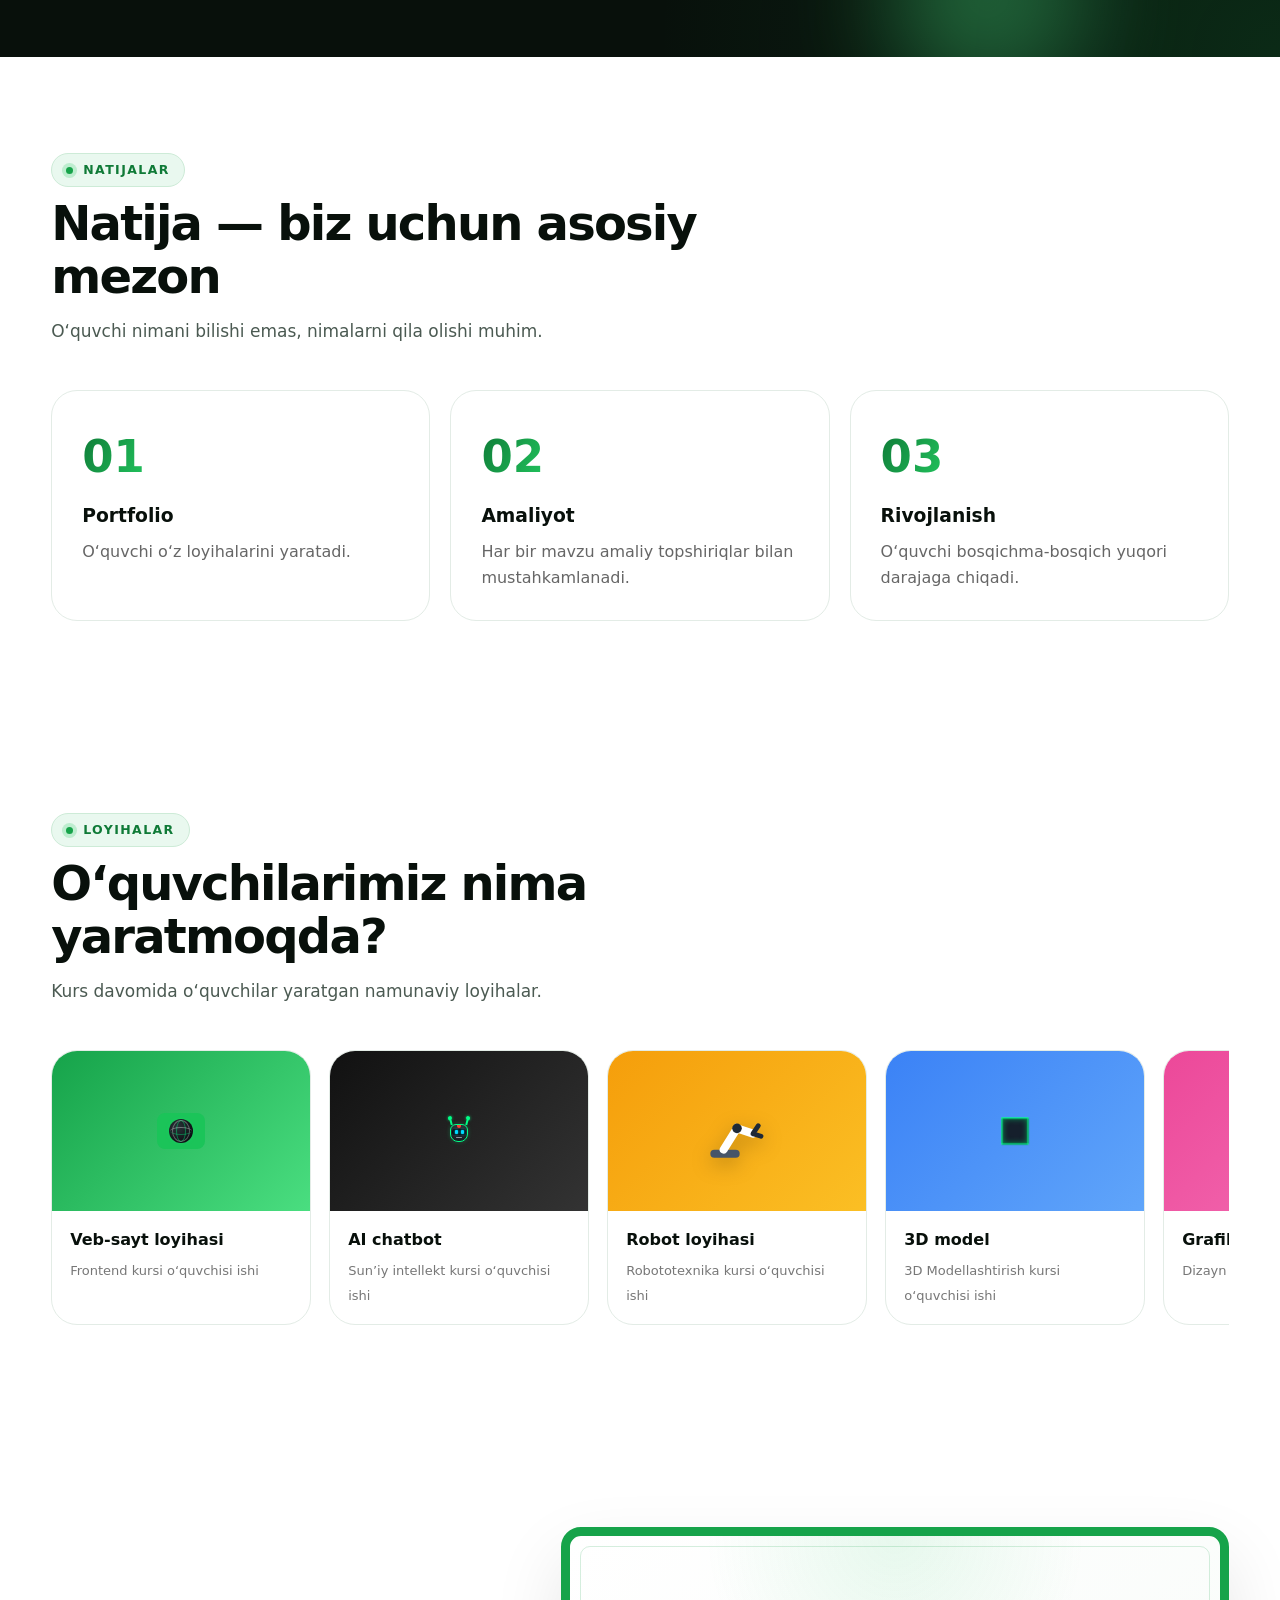
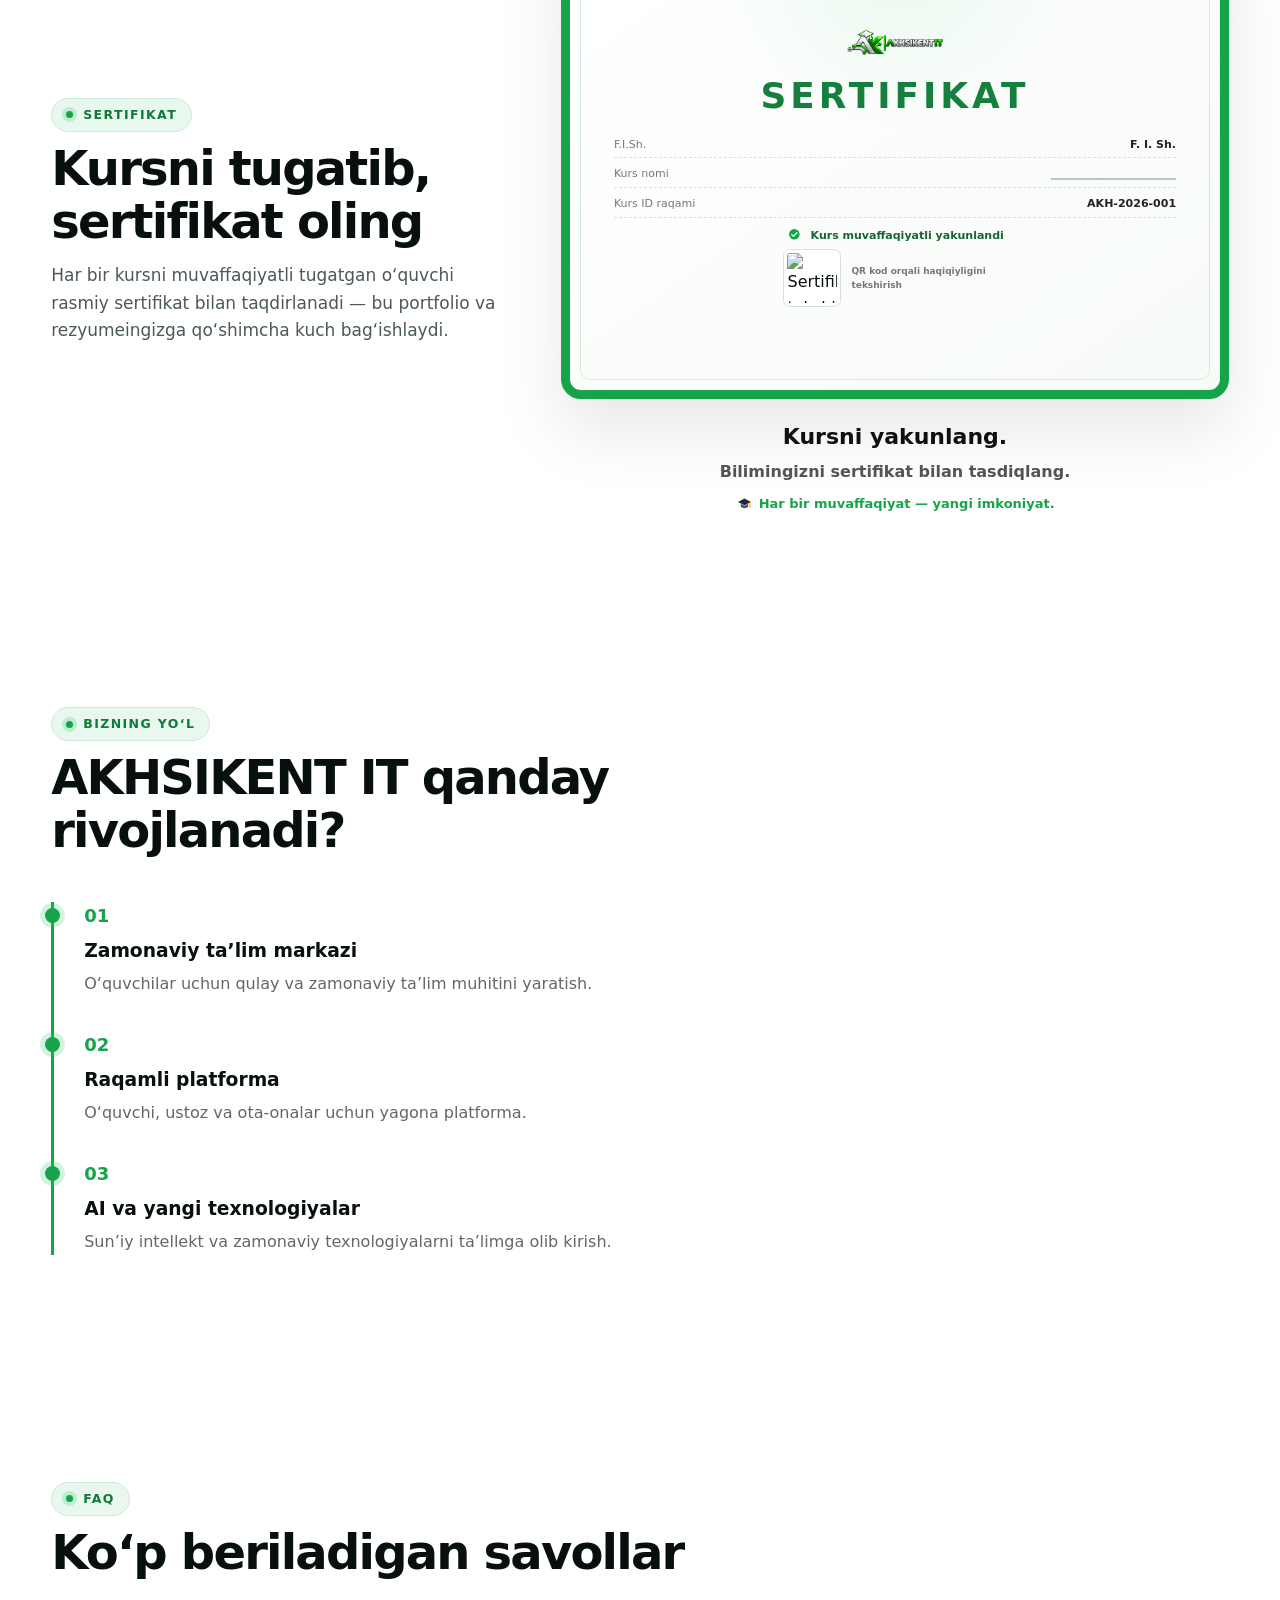
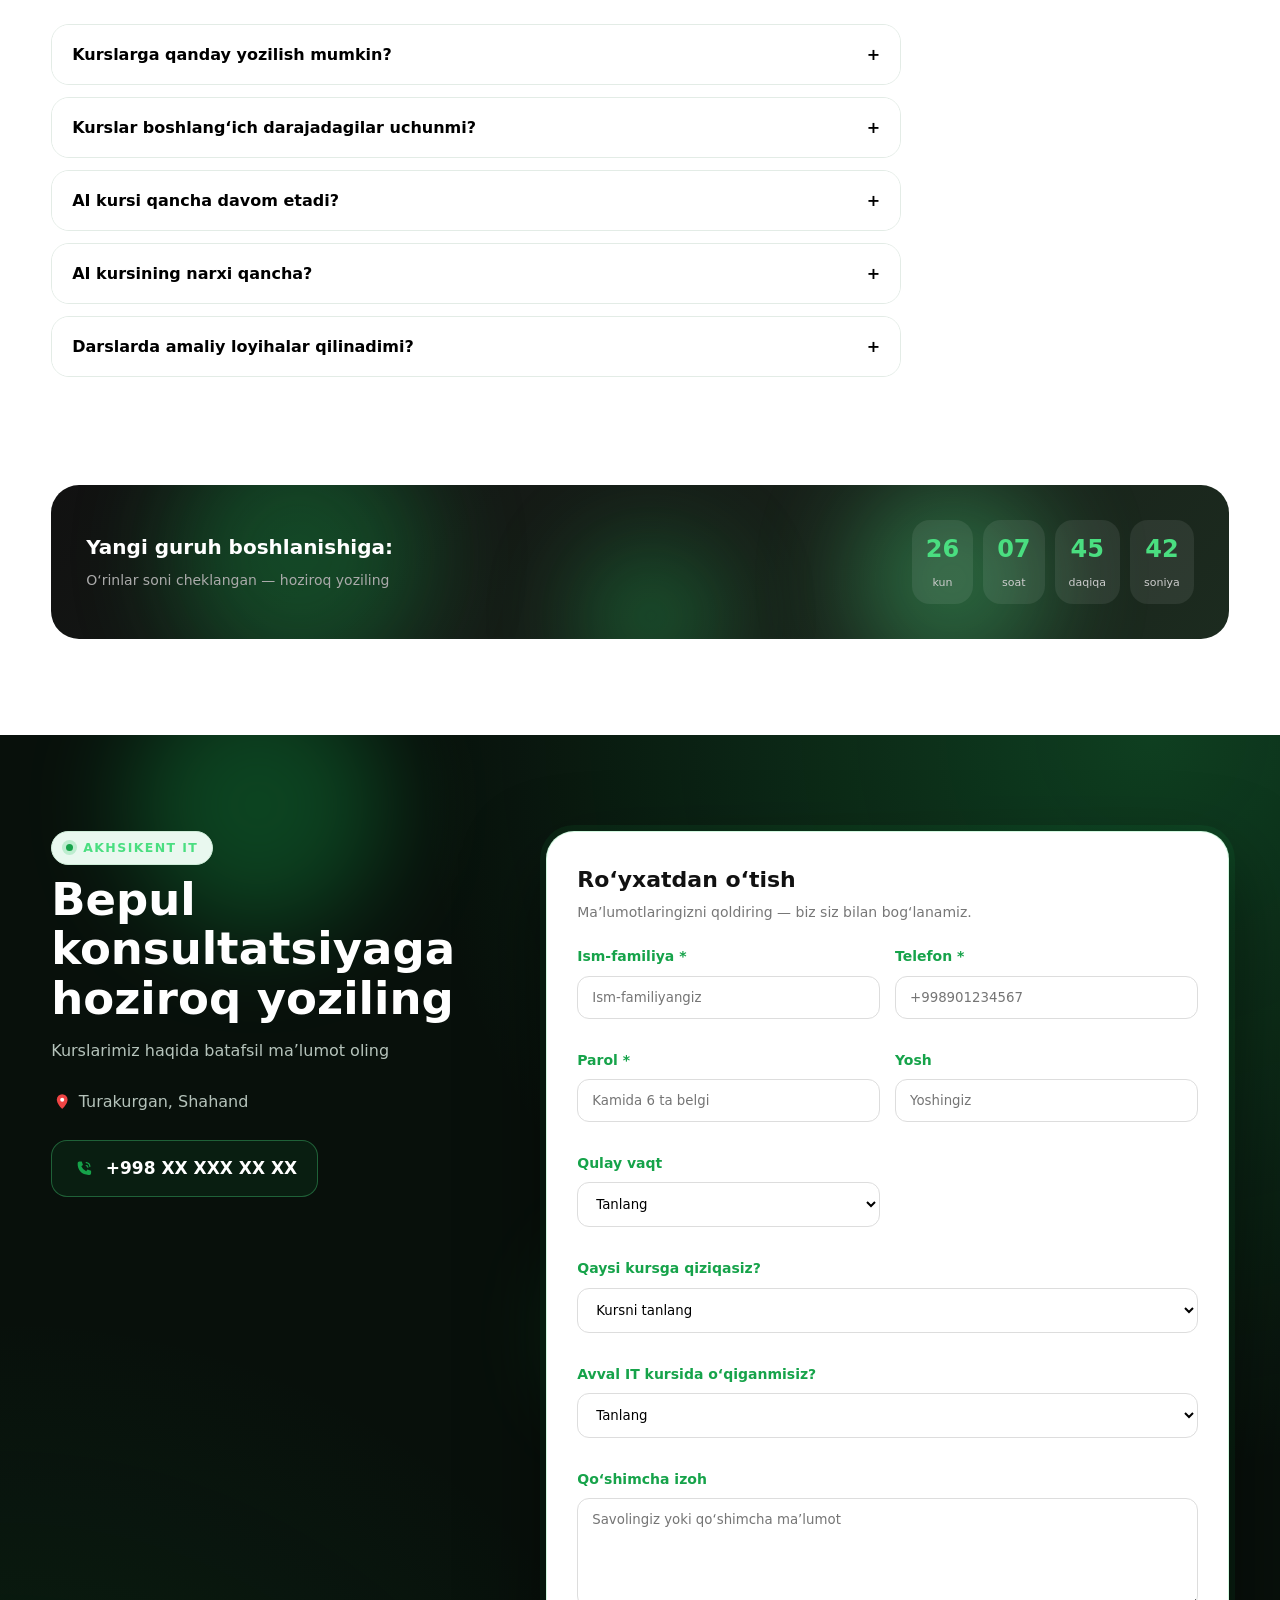
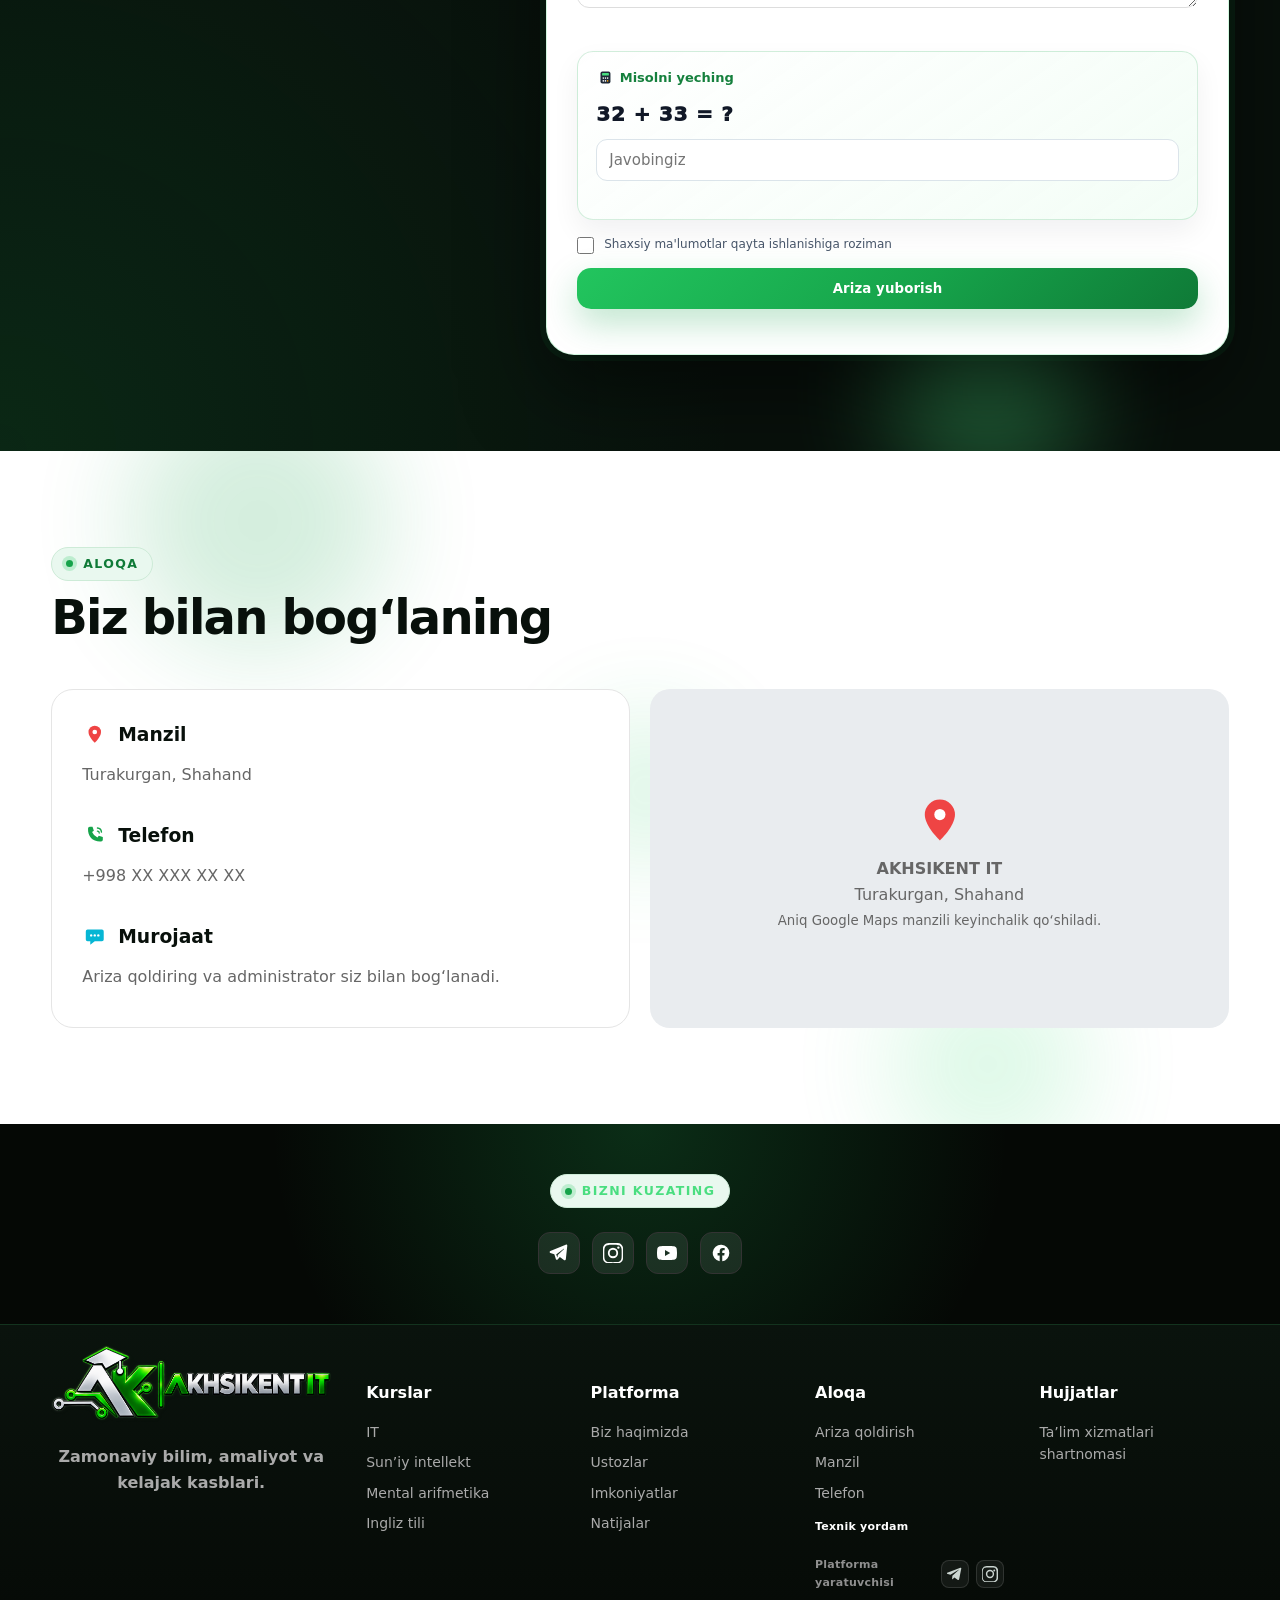
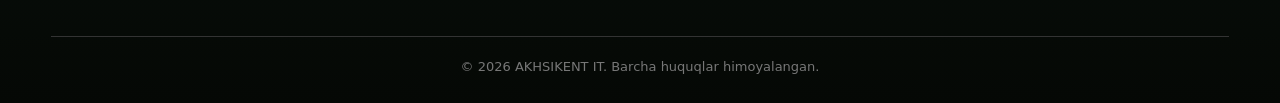
==== commit 3e5c5b59: "Limit desktop grid menu to requested access actions" ====
--- a/frontend/index.html
+++ b/frontend/index.html
@@ -3493,6 +3493,14 @@
         .test-mode-text{font-size:13px;font-weight:950;color:#9d174d;letter-spacing:.04em;padding-right:70px}
         @keyframes testModeMarquee{from{transform:translateX(100vw)}to{transform:translateX(-100%)}}
         @media (max-width:700px){html,body{max-width:100%;overflow-x:hidden}.test-mode-banner{width:100%;max-width:100%}.test-mode-text{font-size:12px}}
+
+        /* Desktop grid shows only access actions; keep section navigation on mobile. */
+        @media (min-width: 1001px) {
+            .mobile-nav-dropdown .grid-section-link,
+            .mobile-nav-dropdown .grid-section-divider {
+                display: none !important;
+            }
+        }
 
         /* GRID MENU — aligned with UZ + premium glow */
         .nav-actions { align-items: center; }
@@ -4692,14 +4700,14 @@
             </button>
 
             <nav class="mobile-nav-dropdown" id="mobileNavDropdown">
-                <a href="#courses" onclick="closeMobileMenu()">Kurslar</a>
-                <a href="#about" onclick="closeMobileMenu()">Biz haqimizda</a>
-                <a href="#teachers" onclick="closeMobileMenu()">Ustozlar</a>
-                <a href="#opportunities" onclick="closeMobileMenu()">Imkoniyatlar</a>
-                <a href="#results" onclick="closeMobileMenu()">Natijalar</a>
-                <button type="button" class="mobile-nav-certificate" onclick="closeMobileMenu(); openCertificateVerifyModal()">Sertifikatlar</button>
-                <a href="#contact" onclick="closeMobileMenu()">Aloqa</a>
-                <div class="mobile-nav-divider"></div>
+                <a href="#courses" class="grid-section-link" onclick="closeMobileMenu()">Kurslar</a>
+                <a href="#about" class="grid-section-link" onclick="closeMobileMenu()">Biz haqimizda</a>
+                <a href="#teachers" class="grid-section-link" onclick="closeMobileMenu()">Ustozlar</a>
+                <a href="#opportunities" class="grid-section-link" onclick="closeMobileMenu()">Imkoniyatlar</a>
+                <a href="#results" class="grid-section-link" onclick="closeMobileMenu()">Natijalar</a>
+                <button type="button" class="mobile-nav-certificate grid-section-link" onclick="closeMobileMenu(); openCertificateVerifyModal()">Sertifikatlar</button>
+                <a href="#contact" class="grid-section-link" onclick="closeMobileMenu()">Aloqa</a>
+                <div class="mobile-nav-divider grid-section-divider"></div>
                 <a href="admin/login.html" class="mobile-nav-role admin">🛡️ Administrator</a>
                 <a href="teacher-login.html" class="mobile-nav-role">O‘qituvchilar</a>
                 <a href="parent-login.html" class="mobile-nav-role parent">
